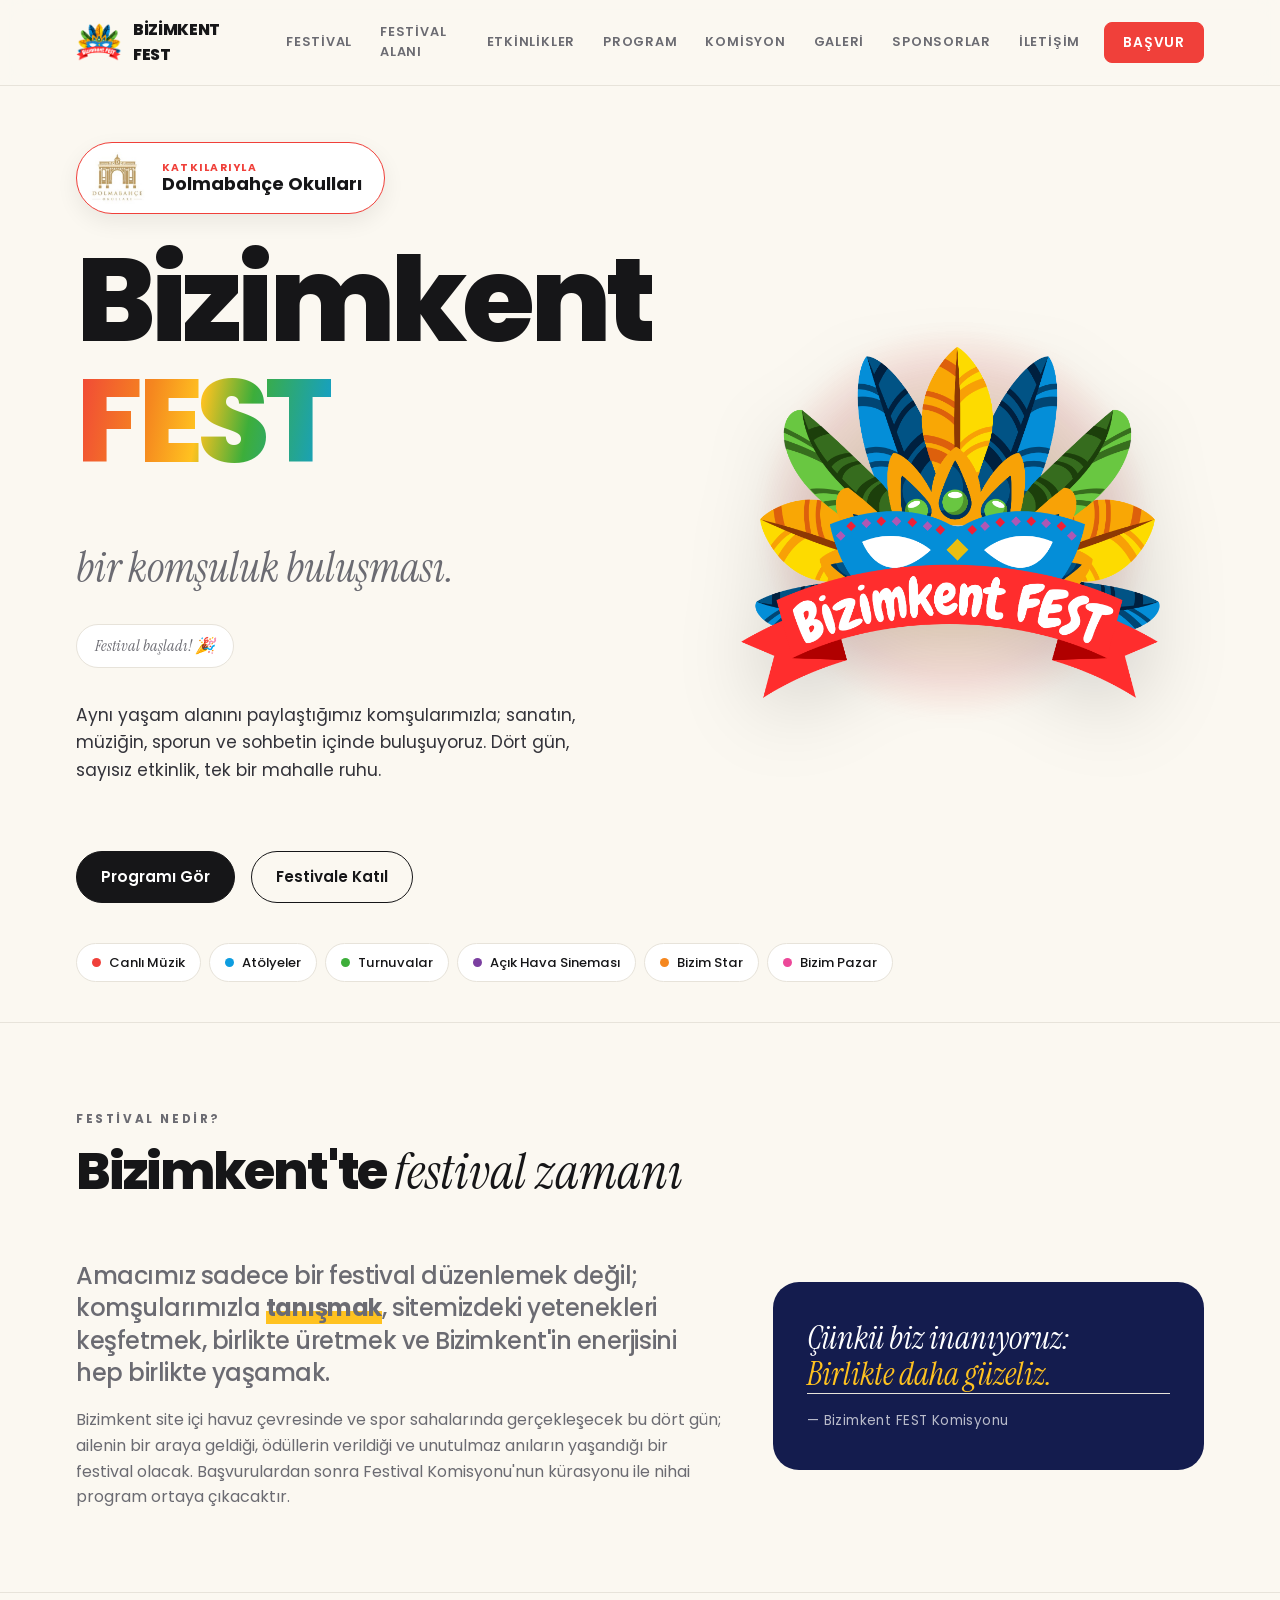
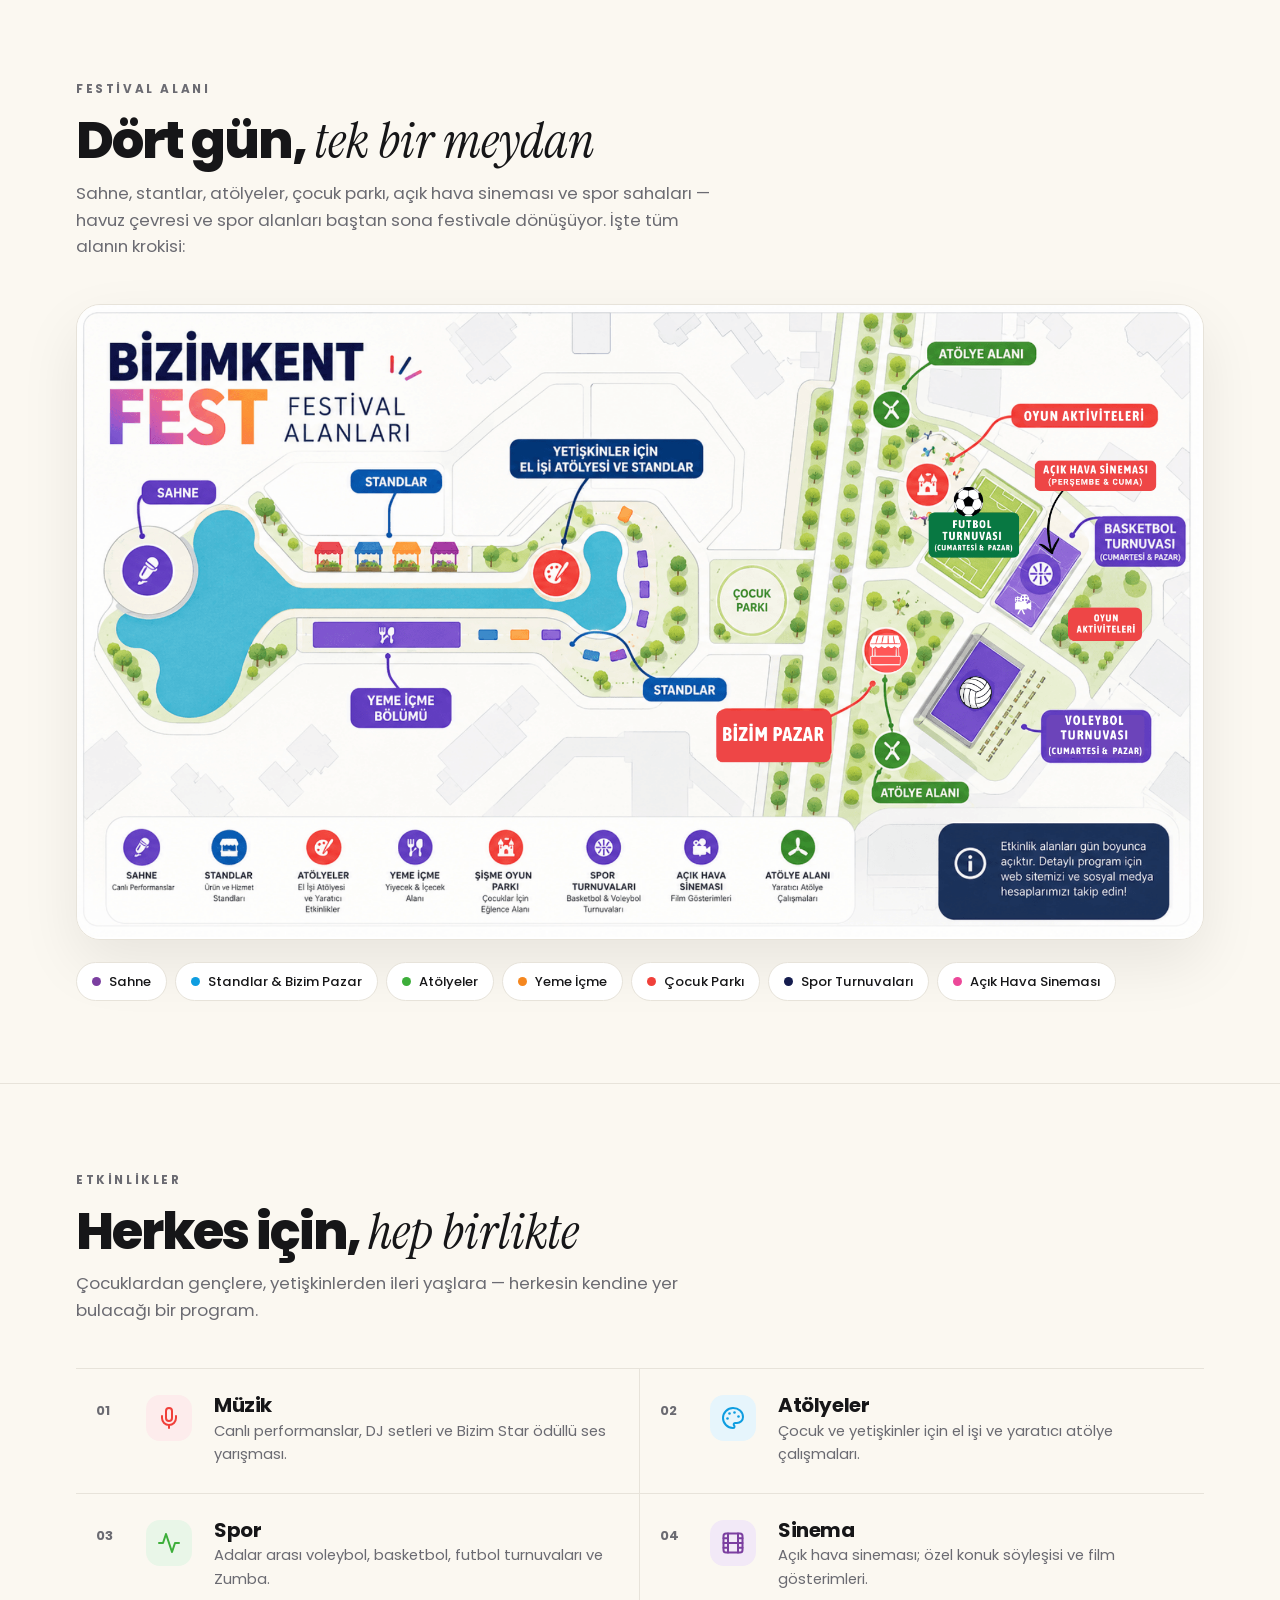
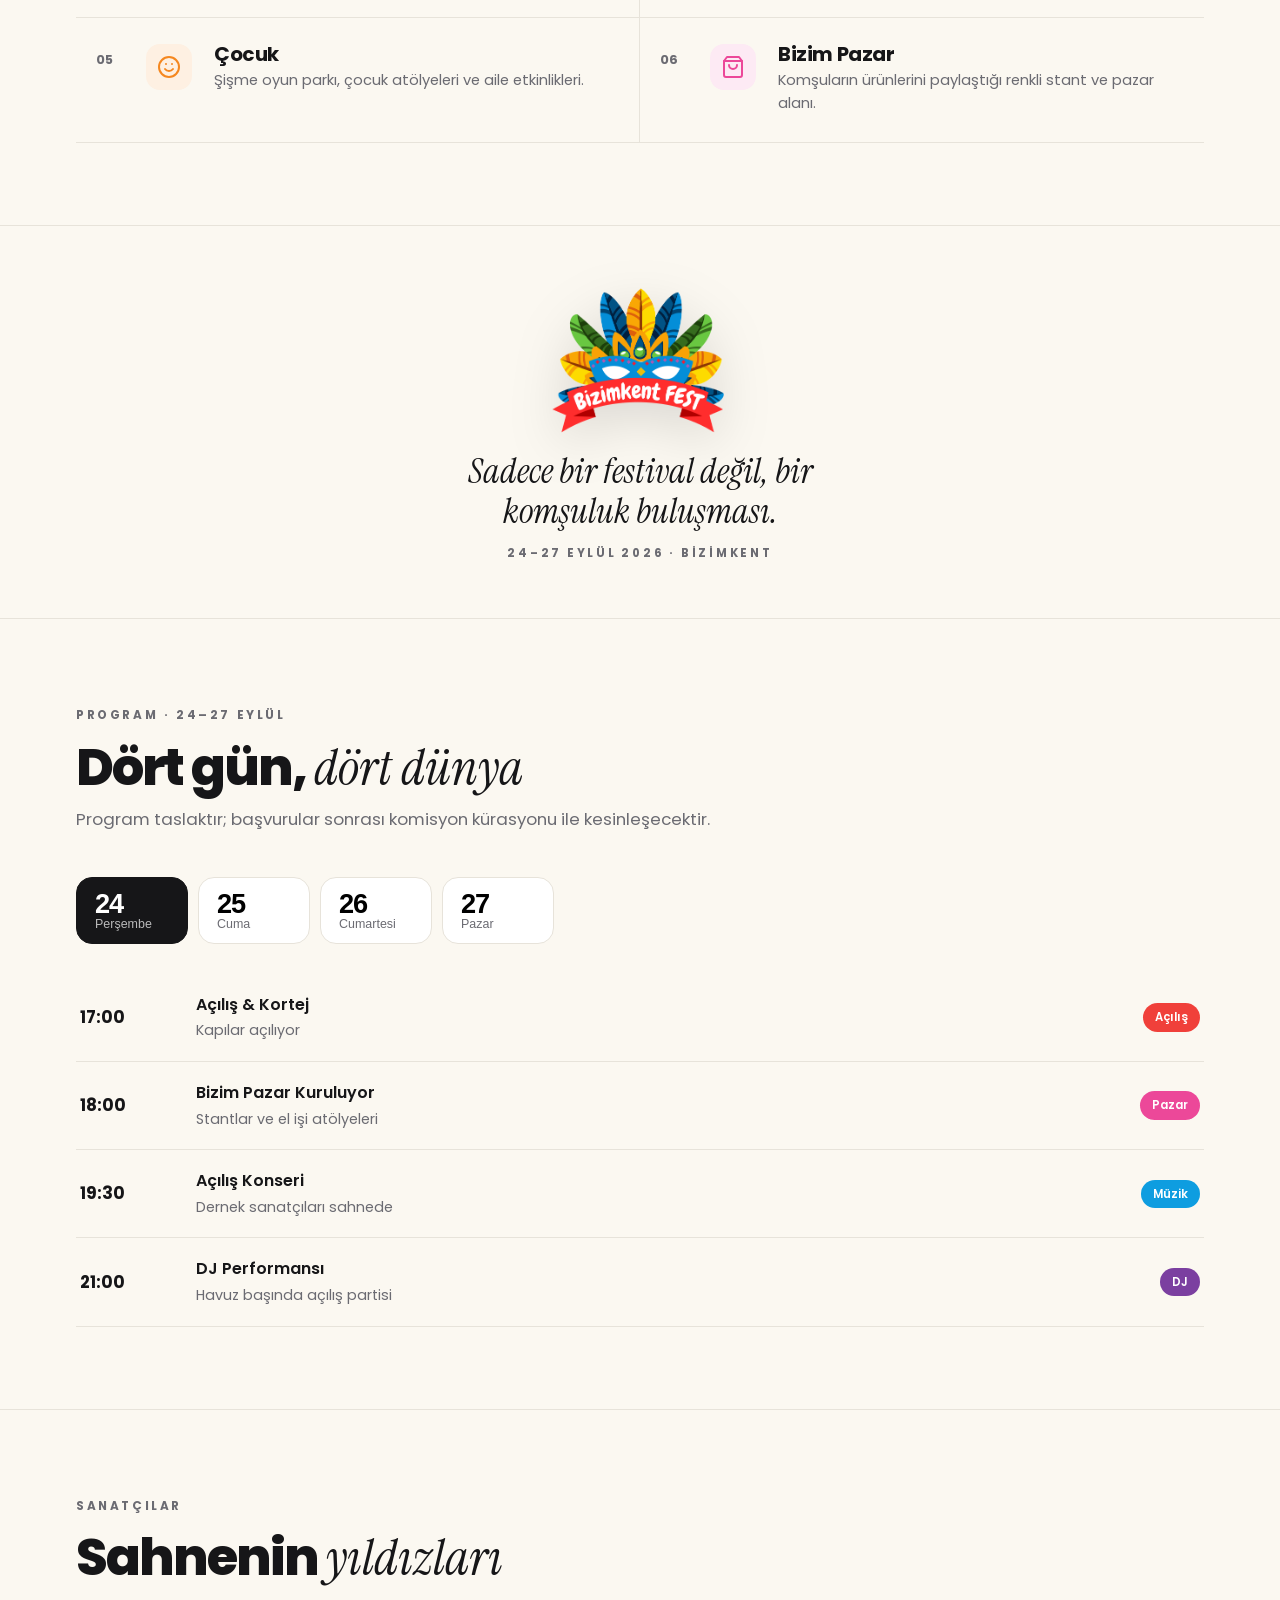
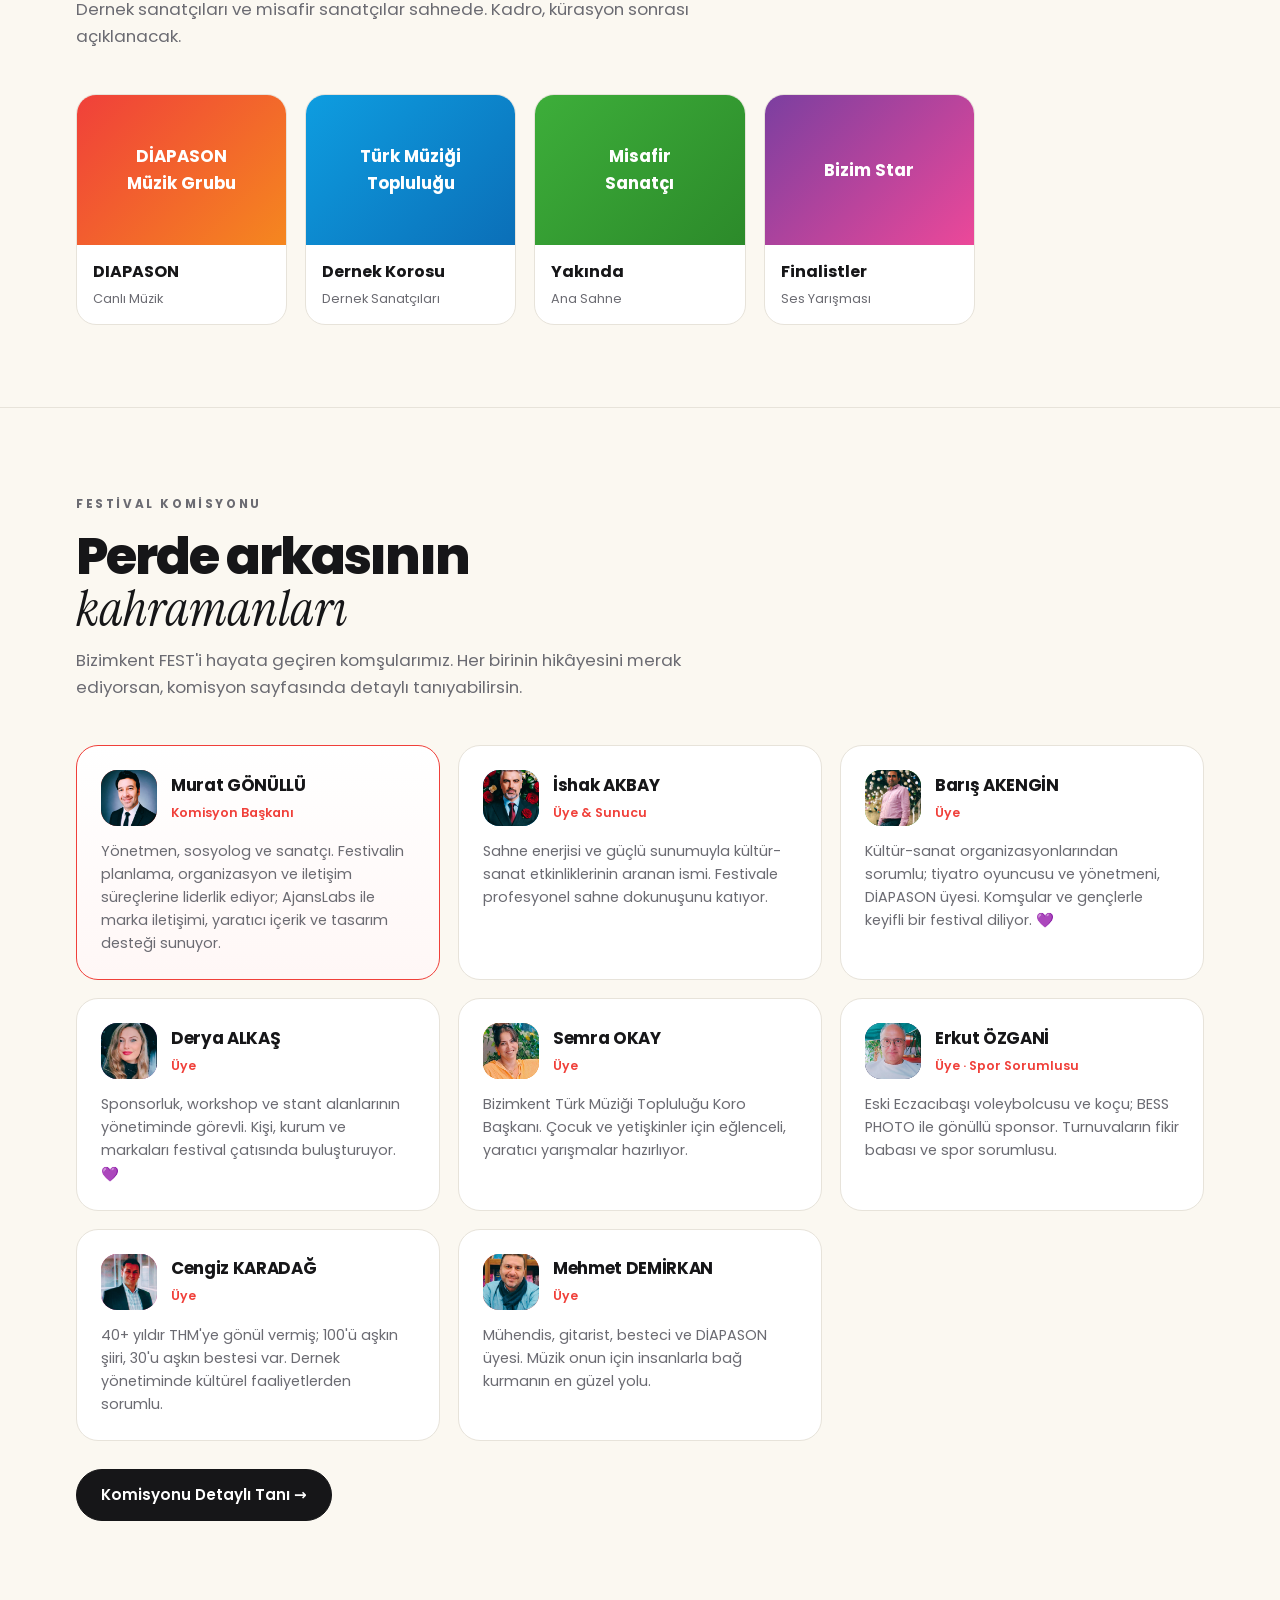
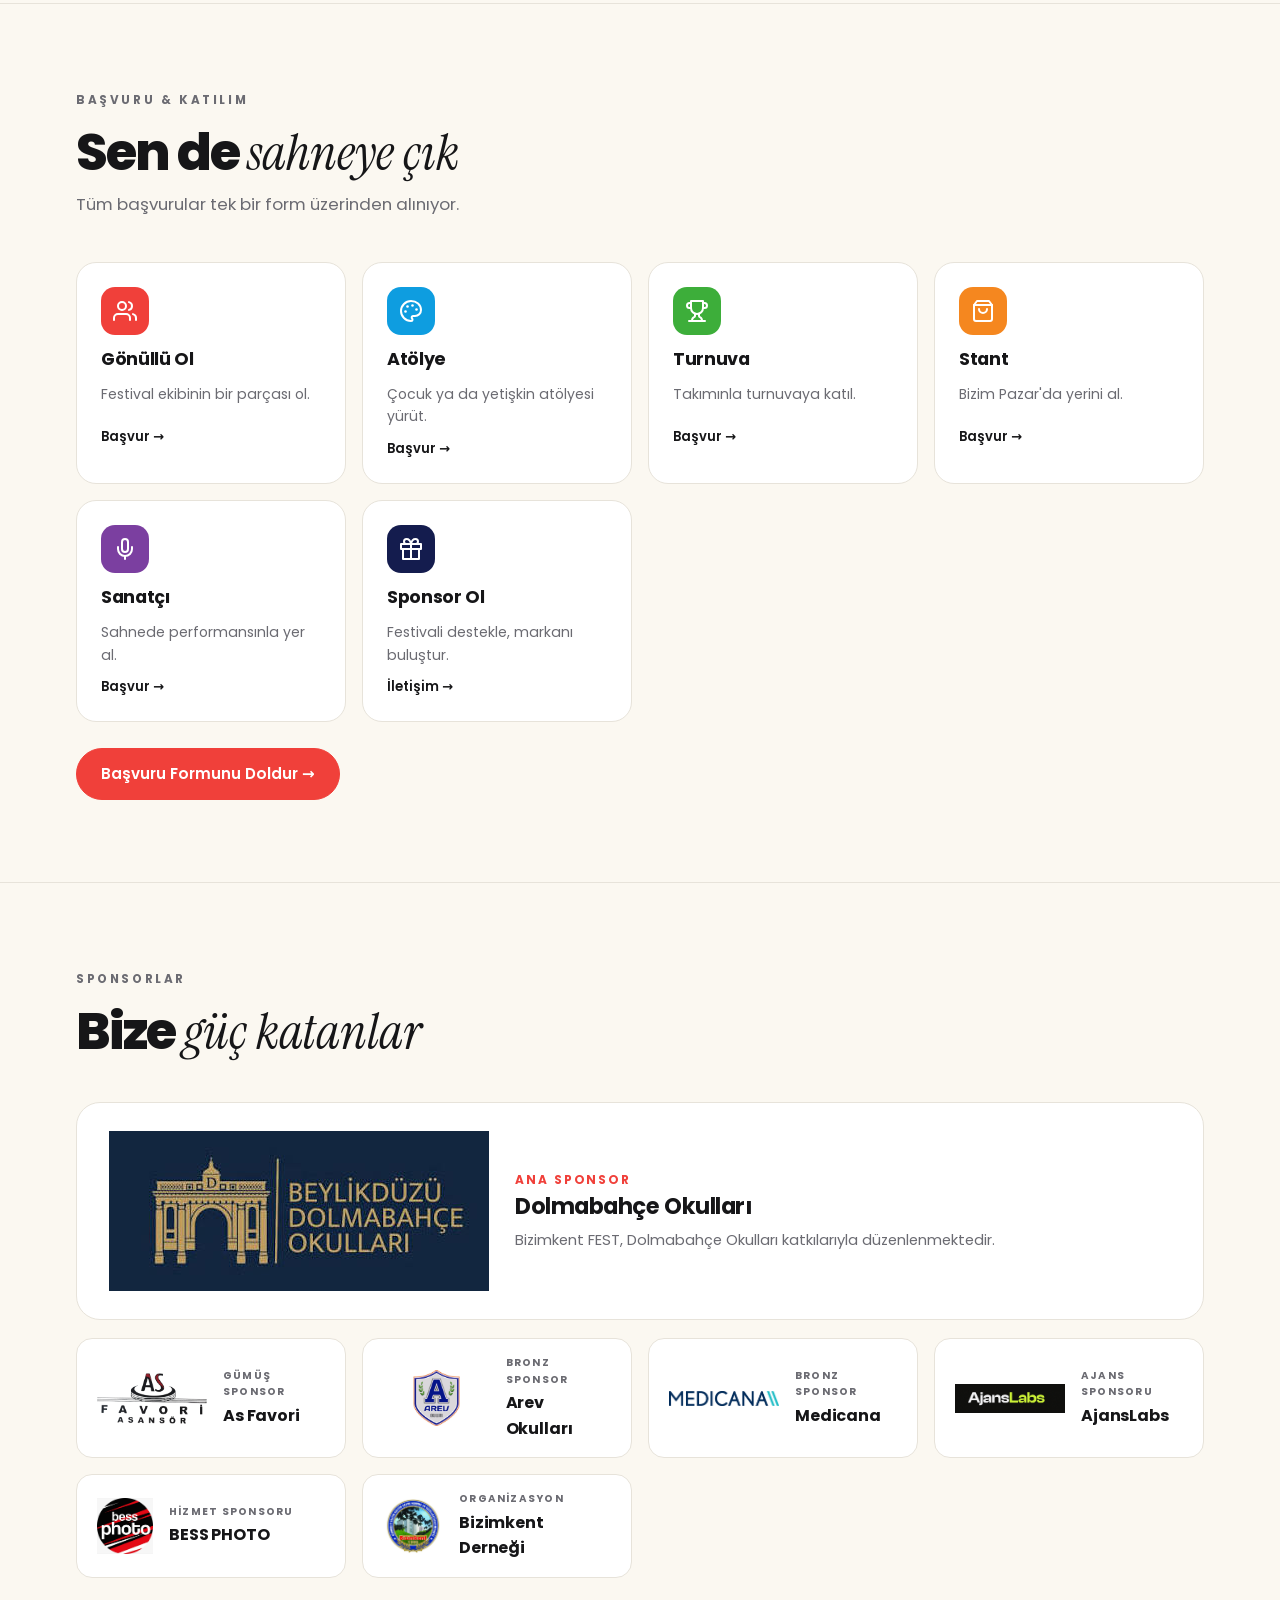
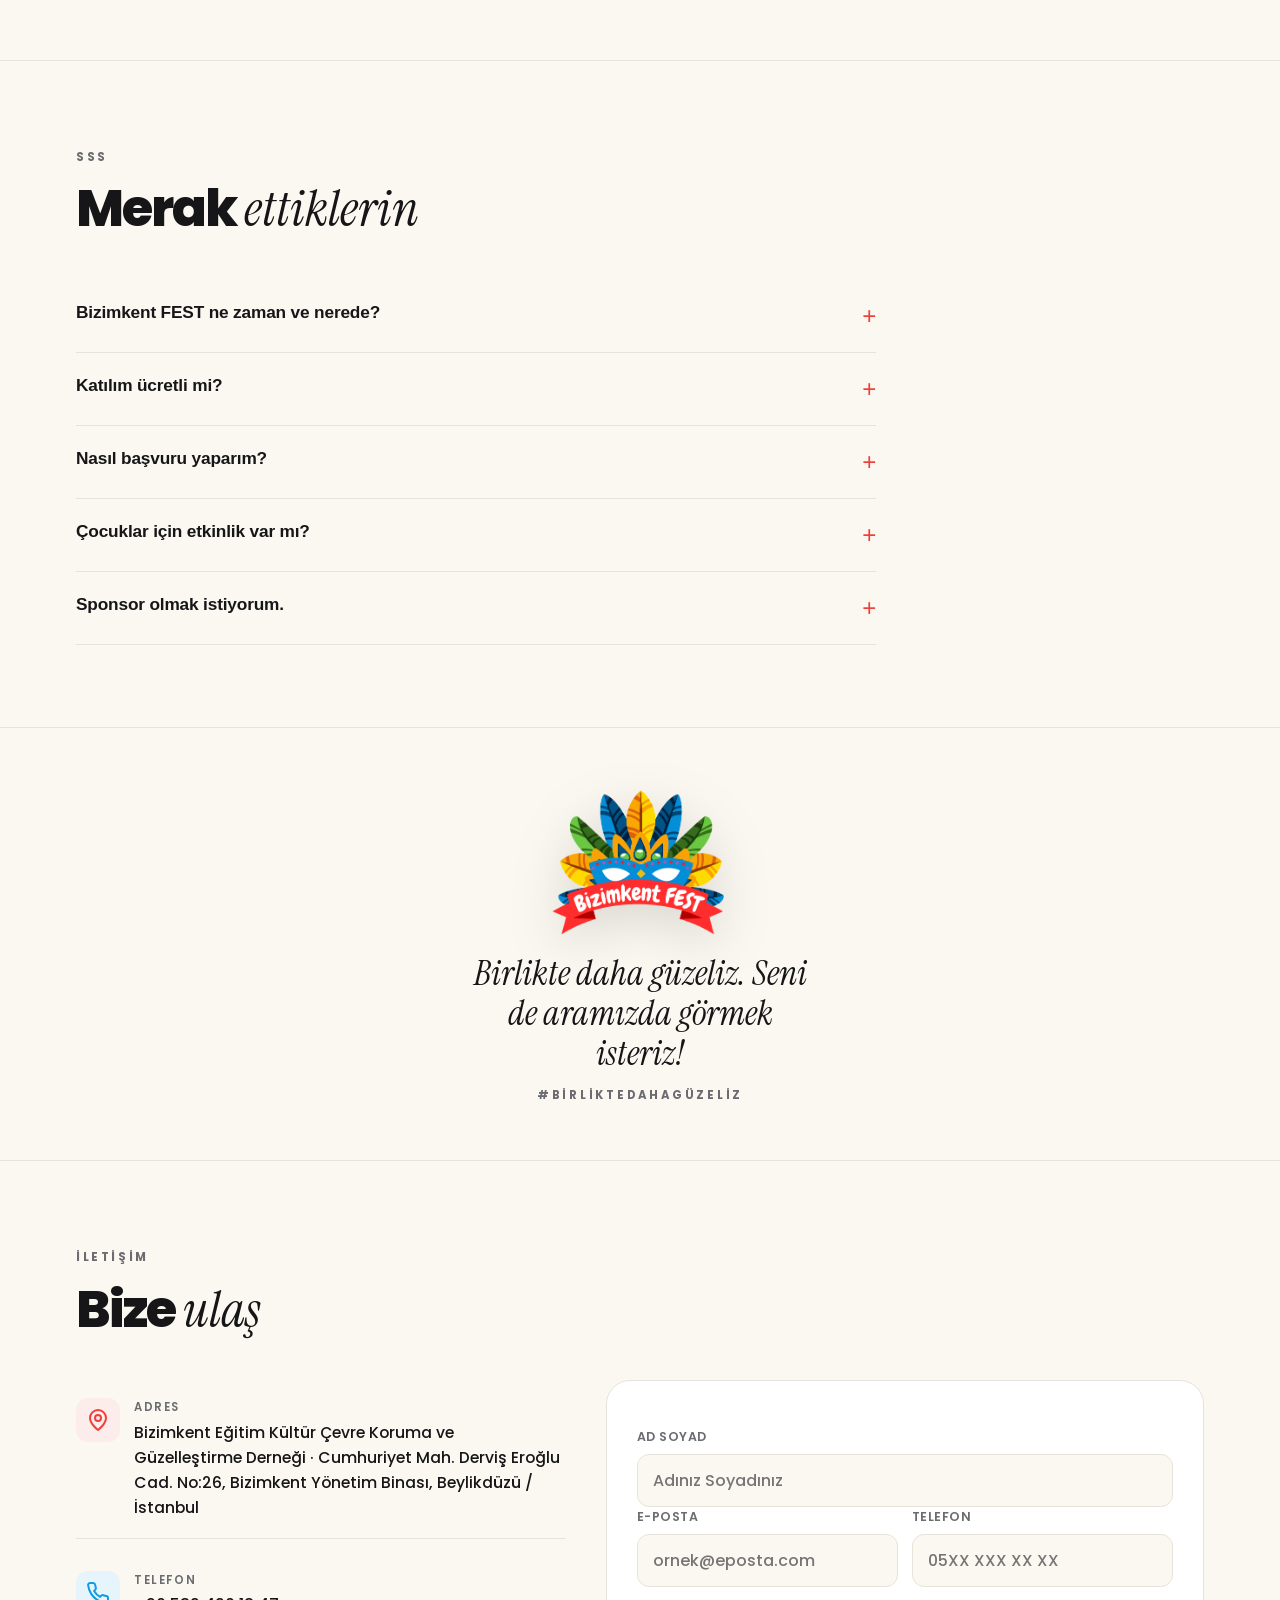
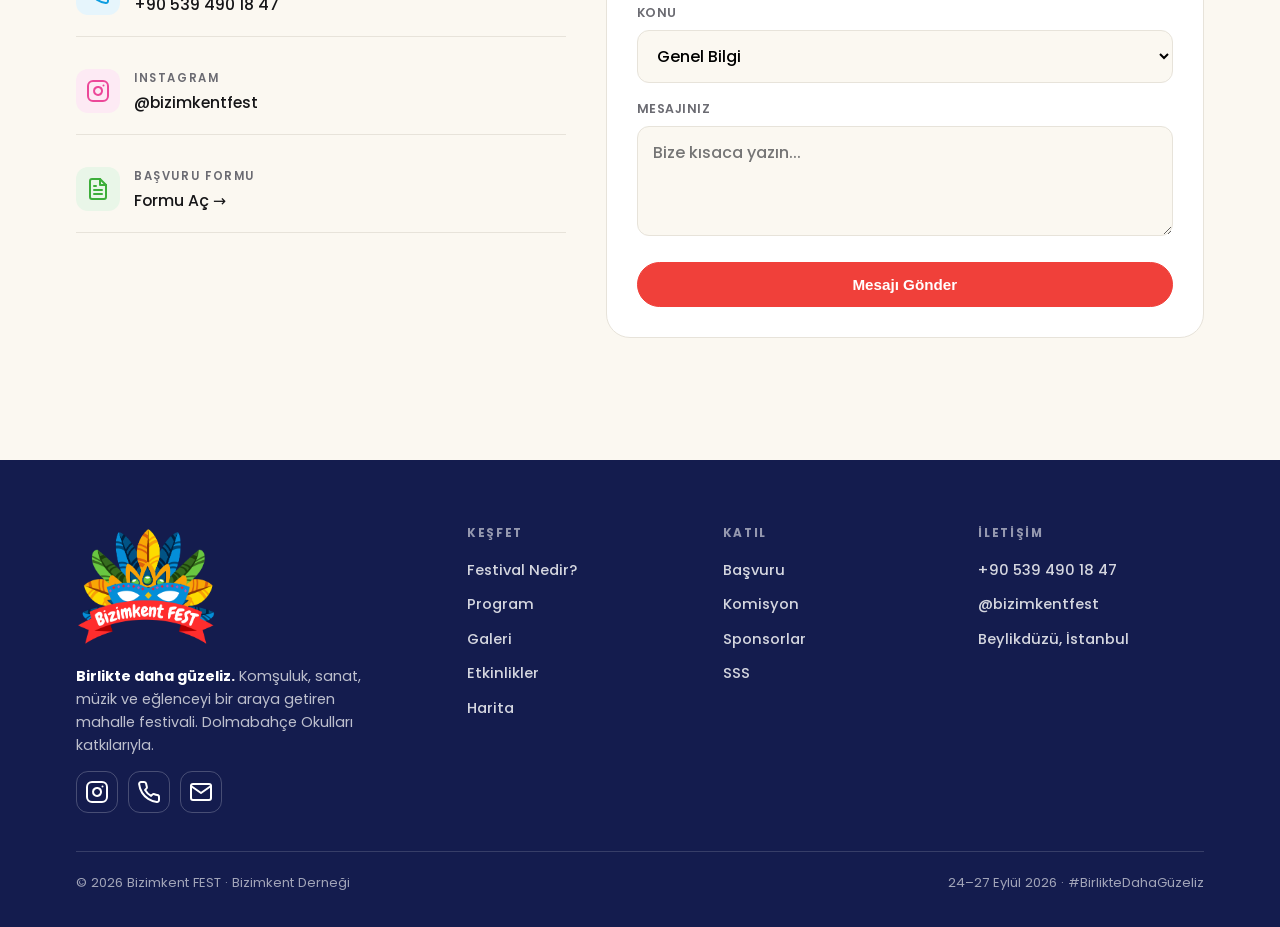
==== index.html @ 28c8aad1 "Analytics ve Google doğrulama eklendi" ====
<!DOCTYPE html>
<html lang="tr">
<head>
<meta charset="UTF-8">
<meta name="viewport" content="width=device-width, initial-scale=1.0">
<title>Bizimkent FEST · 24–27 Eylül 2026 · Beylikdüzü Mahalle Festivali</title>
<meta name="description" content="Bizimkent FEST — komşuluk, sanat, müzik ve eğlence dolu 4 gün. 24–27 Eylül 2026, Bizimkent, Beylikdüzü / İstanbul. Ücretsiz katılım, çocuk atölyeleri, turnuvalar ve konserler. Dolmabahçe Okulları katkılarıyla.">
<meta name="keywords" content="Bizimkent FEST, Bizimkent festival, Beylikdüzü festival, mahalle festivali, komşuluk şenliği, çocuk atölyeleri, 2026 festival, Bizimkent Beylikdüzü">
<meta name="author" content="Bizimkent Derneği">
<meta name="robots" content="index, follow">
<meta name="theme-color" content="#141C4E">
<link rel="canonical" href="https://bizimkentfest.com/">
<meta name="google-site-verification" content="_vsW9oe_qG8KhJx160mR04-A05m7VwFXl4DgnQ7f2As">
<link rel="icon" type="image/png" href="img/bizimkent-fest-logo.png">

<!-- Open Graph (Facebook, WhatsApp, LinkedIn) -->
<meta property="og:type" content="website">
<meta property="og:site_name" content="Bizimkent FEST">
<meta property="og:locale" content="tr_TR">
<meta property="og:url" content="https://bizimkentfest.com/">
<meta property="og:title" content="Bizimkent FEST · 24–27 Eylül 2026 · Beylikdüzü Mahalle Festivali">
<meta property="og:description" content="Komşuluk, sanat, müzik ve eğlence dolu 4 gün. 24–27 Eylül 2026, Bizimkent, Beylikdüzü / İstanbul. Ücretsiz katılım — herkes davetli!">
<meta property="og:image" content="https://bizimkentfest.com/img/og-image.png">
<meta property="og:image:width" content="1200">
<meta property="og:image:height" content="630">
<meta property="og:image:alt" content="Bizimkent FEST · 24–27 Eylül 2026">

<!-- Twitter / X -->
<meta name="twitter:card" content="summary_large_image">
<meta name="twitter:title" content="Bizimkent FEST · 24–27 Eylül 2026">
<meta name="twitter:description" content="Komşuluk, sanat, müzik ve eğlence dolu 4 gün. 24–27 Eylül 2026, Beylikdüzü / İstanbul. Ücretsiz katılım!">
<meta name="twitter:image" content="https://bizimkentfest.com/img/og-image.png">
<link rel="preconnect" href="https://fonts.googleapis.com">
<link rel="preconnect" href="https://fonts.gstatic.com" crossorigin>
<link href="https://fonts.googleapis.com/css2?family=Poppins:wght@400;500;600;700;800&family=Instrument+Serif:ital@0;1&display=swap" rel="stylesheet">
<style>
/* ==========================================================
   BIZIMKENT FEST — V2 "Editorial Minimal" (renkli & sade)
   ========================================================== */
:root{
  --red:#F0403A; --blue:#0E9DE0; --green:#3DAE3A; --yellow:#FFC220;
  --orange:#F5871F; --purple:#7B3FA0; --navy:#141C4E; --pink:#EC4899;
  --ink:#161618; --muted:#6b6b72; --line:#e7e3da;
  --bg:#FBF8F1; --card:#ffffff;
  --maxw:1180px;
}
*{margin:0;padding:0;box-sizing:border-box}
html{scroll-behavior:smooth;scroll-padding-top:84px}
body{font-family:'Poppins',system-ui,sans-serif;background:var(--bg);color:var(--ink);-webkit-font-smoothing:antialiased;line-height:1.6;overflow-x:hidden}
img{max-width:100%;display:block}
a{color:inherit;text-decoration:none}
.serif{font-family:'Instrument Serif',Georgia,serif;font-weight:400}
.wrap{max-width:var(--maxw);margin:0 auto;padding:0 26px}
h1,h2,h3{letter-spacing:-.03em;line-height:1.02;font-weight:700}
.reveal{opacity:0;transform:translateY(30px);transition:opacity .8s ease,transform .8s cubic-bezier(.2,.8,.2,1)}
.reveal.in{opacity:1;transform:none}
::selection{background:var(--yellow)}
.eyebrow{font-size:.74rem;font-weight:700;letter-spacing:.22em;text-transform:uppercase;color:var(--muted)}
.dot{display:inline-block;width:9px;height:9px;border-radius:50%;vertical-align:middle}

/* buttons */
.btn{display:inline-flex;align-items:center;gap:.5em;font-weight:600;font-size:.95rem;padding:13px 24px;border-radius:100px;background:var(--ink);color:#fff;transition:transform .18s ease,background .18s;border:1.5px solid var(--ink)}
.btn:hover{transform:translateY(-2px)}
.btn--ghost{background:transparent;color:var(--ink)}
.btn--ghost:hover{background:var(--ink);color:#fff}
.btn--red{background:var(--red);border-color:var(--red)}
.btn--blue{background:var(--blue);border-color:var(--blue)}

/* nav */
header{position:sticky;top:0;z-index:900;background:rgba(251,248,241,.82);backdrop-filter:blur(12px);border-bottom:1px solid var(--line)}
.nav{display:flex;align-items:center;gap:20px;max-width:var(--maxw);margin:0 auto;padding:14px 26px}
.brand{display:flex;align-items:center;gap:11px;font-weight:800;letter-spacing:-.02em}
.brand img{height:40px}
.brand small{display:block;font-weight:600;font-size:.62rem;letter-spacing:.18em;color:var(--muted)}
.nav-links{display:flex;gap:4px;margin-left:auto;align-items:center}
.nav-links a{font-size:.8rem;font-weight:600;text-transform:uppercase;letter-spacing:.06em;color:var(--muted);padding:8px 12px;border-radius:8px;transition:.15s}
.nav-links a:hover{color:var(--ink);background:rgba(0,0,0,.04)}
.nav-links .btn{margin-left:8px;padding:9px 18px;font-size:.85rem;color:#fff}
.burger{display:none;margin-left:auto;background:none;border:1.5px solid var(--ink);border-radius:10px;width:46px;height:42px;font-size:1.2rem;cursor:pointer}
@media(max-width:1000px){
  .nav-links{position:fixed;inset:70px 14px auto 14px;flex-direction:column;background:var(--card);padding:14px;border-radius:20px;box-shadow:0 20px 50px rgba(0,0,0,.12);display:none;align-items:stretch}
  .nav-links.open{display:flex}
  .nav-links a{padding:12px;font-size:1rem}
  .burger{display:block}
}

/* hero */
.hero{padding:56px 0 40px;position:relative}
.hero-badges{display:flex;align-items:center;gap:14px;flex-wrap:wrap;margin-bottom:26px}
.pill{display:inline-flex;align-items:center;gap:9px;background:var(--card);border:1px solid var(--line);border-radius:100px;padding:7px 15px 7px 8px;font-size:.82rem;font-weight:600}
.pill img{height:26px;border-radius:6px}
.pill b{color:var(--red)}
.pill--sponsor{padding:9px 22px 9px 11px;gap:14px;box-shadow:0 8px 22px rgba(0,0,0,.07);border-color:var(--red)}
.pill--sponsor img{height:52px;border-radius:8px}
.sp-label{display:flex;flex-direction:column;line-height:1.15;text-align:left}
.sp-label small{font-size:.66rem;font-weight:700;letter-spacing:.14em;color:var(--red)}
.sp-label b{font-size:1.12rem;font-weight:700;color:var(--ink)}
.pill--loc{padding:9px 22px 9px 16px;gap:12px;box-shadow:0 8px 22px rgba(0,0,0,.07)}
.dot--lg{width:14px;height:14px}
.sp-label--green small{color:var(--green)}
@media(max-width:640px){.pill--sponsor img{height:42px}.sp-label b{font-size:1rem}}
.hero h1{font-size:clamp(3.2rem,10vw,7.4rem);font-weight:800;letter-spacing:-.045em}
.hero h1 .grad{background:linear-gradient(100deg,var(--red),var(--orange) 30%,var(--yellow) 48%,var(--green) 66%,var(--blue) 100%);-webkit-background-clip:text;background-clip:text;-webkit-text-fill-color:transparent}
.hero .tag{font-family:'Instrument Serif';font-style:italic;font-size:clamp(1.5rem,4vw,2.6rem);color:var(--muted);margin-top:6px;letter-spacing:0;line-height:1.15;display:inline-block}
.hero-sub{display:flex;gap:40px;flex-wrap:wrap;align-items:flex-end;margin-top:34px}
.hero-sub p{max-width:46ch;font-size:1.08rem;color:#33333a}
.hero-cta{display:flex;gap:16px;flex-wrap:wrap;margin-top:26px}
.chips{display:flex;gap:8px;flex-wrap:wrap;margin-top:40px}
.chip{font-size:.82rem;font-weight:500;padding:8px 15px;border-radius:100px;border:1px solid var(--line);background:var(--card);display:inline-flex;gap:8px;align-items:center}
/* countdown row */
.cd{display:inline-flex;gap:14px;flex-wrap:wrap;align-items:center;padding:8px 18px;border:1px solid var(--line);border-radius:100px;background:var(--card);margin-top:22px}
.cd .u{text-align:center}
.cd .u .n{font-size:clamp(1.4rem,2.2vw,1.85rem);font-weight:800;letter-spacing:-.03em;line-height:1;font-variant-numeric:tabular-nums}
.cd .u .l{font-size:.56rem;font-weight:600;letter-spacing:.12em;text-transform:uppercase;color:var(--muted);margin-top:4px}
.cd .sep{width:1px;height:32px;background:var(--line)}
.cd-lead{font-family:'Instrument Serif';font-style:italic;font-size:1rem;color:var(--muted)}
/* hero two-column + logo */
.hero-grid{display:grid;grid-template-columns:1.08fr .92fr;gap:44px;align-items:center}
.hero-logo-wrap{display:flex;justify-content:center;align-items:center;position:relative}
.hero-logo-wrap::before{content:"";position:absolute;width:78%;aspect-ratio:1;border-radius:50%;background:radial-gradient(circle,rgba(255,194,32,.28),rgba(240,64,58,.12) 55%,transparent 72%);filter:blur(6px);z-index:0}
.hero-logo{width:min(100%,440px);position:relative;z-index:1;filter:drop-shadow(0 22px 40px rgba(0,0,0,.16));animation:floaty 6s ease-in-out infinite}
@keyframes floaty{0%,100%{transform:translateY(0) rotate(-1.2deg)}50%{transform:translateY(-16px) rotate(1.2deg)}}
@media(max-width:860px){.hero-grid{grid-template-columns:1fr;gap:16px}.hero-logo-wrap{order:-1}.hero-logo{width:min(70%,300px)}}
/* logo divider band */
.logo-band{text-align:center;padding:56px 26px;display:flex;flex-direction:column;align-items:center;gap:12px;border-top:1px solid var(--line)}
.logo-band img{width:clamp(120px,18vw,180px);filter:drop-shadow(0 14px 26px rgba(0,0,0,.13));animation:floaty 7s ease-in-out infinite}
.logo-band p{font-family:'Instrument Serif';font-style:italic;font-size:clamp(1.5rem,4vw,2.2rem);color:var(--ink);letter-spacing:0;line-height:1.15;max-width:22ch}
.logo-band .k{font-size:.72rem;font-weight:700;letter-spacing:.24em;text-transform:uppercase;color:var(--muted)}

/* generic section */
.sec{padding:82px 0;border-top:1px solid var(--line)}
.sec-head{max-width:64ch;margin-bottom:44px}
.sec-head h2{font-size:clamp(2rem,5vw,3.2rem);margin:14px 0 12px;font-weight:800;letter-spacing:-.04em}
.sec-head p{color:var(--muted);font-size:1.05rem}
.sec-head h2 .em{font-family:'Instrument Serif';font-style:italic;font-weight:400;letter-spacing:0}

/* about */
.about{display:grid;grid-template-columns:1.5fr 1fr;gap:50px;align-items:center}
.about .lead{font-size:1.5rem;font-weight:500;letter-spacing:-.02em;line-height:1.35}
.about .lead b{background:linear-gradient(transparent 62%,var(--yellow) 62%)}
.about p{color:var(--muted);margin-top:18px}
.quote-card{background:var(--navy);color:#fff;border-radius:26px;padding:38px 34px}
.quote-card .q{font-family:'Instrument Serif';font-style:italic;font-size:2rem;line-height:1.15}
.quote-card .q .c{color:var(--yellow)}
.quote-card .s{margin-top:16px;font-size:.85rem;color:rgba(255,255,255,.7);letter-spacing:.03em}
@media(max-width:820px){.about{grid-template-columns:1fr;gap:30px}}

/* events — minimal color list */
.ev-list{display:grid;grid-template-columns:1fr 1fr;gap:0;border-top:1px solid var(--line)}
.ev{display:flex;gap:22px;align-items:flex-start;padding:26px 20px;border-bottom:1px solid var(--line);transition:.2s;position:relative}
.ev:nth-child(odd){border-right:1px solid var(--line)}
.ev:hover{background:var(--card)}
.ev .no{font-size:.8rem;font-weight:700;color:var(--muted);width:28px;flex-shrink:0;padding-top:6px}
.ev .ic{width:46px;height:46px;border-radius:14px;display:grid;place-content:center;font-size:1.4rem;flex-shrink:0}
.ev h3{font-size:1.25rem;font-weight:700;letter-spacing:-.02em}
.ev p{color:var(--muted);font-size:.92rem;margin-top:4px}
@media(max-width:720px){.ev-list{grid-template-columns:1fr}.ev:nth-child(odd){border-right:none}}

/* program */
.tabs{display:flex;gap:10px;flex-wrap:wrap;margin-bottom:30px}
.tab{border:1px solid var(--line);background:var(--card);border-radius:16px;padding:12px 18px;cursor:pointer;text-align:left;transition:.18s;min-width:112px}
.tab .dnum{font-size:1.7rem;font-weight:800;letter-spacing:-.04em;line-height:1}
.tab .dday{font-size:.78rem;color:var(--muted);font-weight:500}
.tab.active{background:var(--ink);color:#fff;border-color:var(--ink)}
.tab.active .dday{color:rgba(255,255,255,.7)}
.panel{display:none}.panel.active{display:block;animation:fade .45s ease}
@keyframes fade{from{opacity:0;transform:translateY(8px)}to{opacity:1;transform:none}}
.slot{display:grid;grid-template-columns:96px 1fr auto;gap:20px;align-items:center;padding:18px 4px;border-bottom:1px solid var(--line)}
.slot .t{font-weight:700;font-size:1.05rem;font-variant-numeric:tabular-nums}
.slot .e b{font-weight:600;display:block}
.slot .e span{color:var(--muted);font-size:.9rem}
.slot .badge{font-size:.72rem;font-weight:600;padding:5px 12px;border-radius:100px;color:#fff}
@media(max-width:640px){.slot{grid-template-columns:70px 1fr;gap:12px}.slot .badge{grid-column:2}}

/* artists / gallery minimal */
.grid-min{display:grid;grid-template-columns:repeat(auto-fill,minmax(200px,1fr));gap:18px}
.acard{border-radius:20px;overflow:hidden;border:1px solid var(--line);background:var(--card)}
.acard .top{height:150px;display:grid;place-content:center;text-align:center;color:#fff;font-weight:700;font-size:1.05rem;padding:12px}
.acard .btm{padding:14px 16px}
.acard .btm b{display:block}
.acard .btm span{font-size:.8rem;color:var(--muted)}

/* map */
.map{border-radius:24px;overflow:hidden;border:1px solid var(--line);box-shadow:0 24px 60px rgba(0,0,0,.08);margin-top:8px}
.map-legend{display:flex;gap:8px;flex-wrap:wrap;margin-top:22px}

/* commission */
.mem-grid{display:grid;grid-template-columns:repeat(auto-fill,minmax(300px,1fr));gap:18px}
.mem{border:1px solid var(--line);border-radius:22px;background:var(--card);padding:24px;transition:.2s}
.mem:hover{box-shadow:0 16px 40px rgba(0,0,0,.07);transform:translateY(-3px)}
.mem .h{display:flex;align-items:center;gap:14px;margin-bottom:14px}
.mem .av{width:56px;height:56px;border-radius:16px;display:grid;place-content:center;color:#fff;font-weight:800;font-size:1.15rem;flex-shrink:0;overflow:hidden}
.mem .av img{width:100%;height:100%;object-fit:cover;object-position:center top;display:block}
.mem .h b{font-size:1.05rem;display:block;letter-spacing:-.02em}
.mem .h span{font-size:.78rem;color:var(--red);font-weight:600}
.mem p{color:var(--muted);font-size:.9rem}
.mem.lead{grid-column:span 1;border-color:var(--red);background:linear-gradient(180deg,#fff,#fff7f6)}

/* apply */
.apply-grid{display:grid;grid-template-columns:repeat(auto-fill,minmax(230px,1fr));gap:16px}
.ap{border:1px solid var(--line);border-radius:20px;padding:24px;background:var(--card);transition:.2s;display:flex;flex-direction:column;gap:10px}
.ap:hover{transform:translateY(-4px);box-shadow:0 18px 44px rgba(0,0,0,.08)}
.ap .ic{width:48px;height:48px;border-radius:14px;display:grid;place-content:center;font-size:1.35rem;color:#fff}
.ic-svg{width:24px;height:24px;stroke:currentColor;fill:none;stroke-width:2;stroke-linecap:round;stroke-linejoin:round}
.burger .ic-svg{width:22px;height:22px}
.ap b{font-size:1.1rem;letter-spacing:-.02em}
.ap span{color:var(--muted);font-size:.88rem;flex:1}
.ap .go{font-size:.82rem;font-weight:600;color:var(--ink)}

/* sponsors */
.sponsor-main{display:flex;gap:26px;align-items:center;border:1px solid var(--line);border-radius:24px;background:var(--card);padding:28px 32px;flex-wrap:wrap}
.sponsor-main img{height:160px;max-width:100%;object-fit:contain}
@media(max-width:640px){.sponsor-main img{height:120px}}
.sponsor-main .em{font-size:.75rem;letter-spacing:.16em;text-transform:uppercase;color:var(--red);font-weight:700}
.sponsor-main b{font-size:1.4rem;letter-spacing:-.02em}
.sponsor-main p{color:var(--muted);font-size:.92rem;margin-top:4px}
.sp-grid{display:grid;grid-template-columns:repeat(auto-fit,minmax(230px,1fr));gap:16px;margin-top:18px}
.sp{border:1px solid var(--line);border-radius:16px;background:var(--card);padding:16px 20px;display:flex;gap:16px;align-items:center}
.sp img{height:56px;width:auto;max-width:110px;object-fit:contain;flex-shrink:0}
.sp-t{display:flex;flex-direction:column;gap:2px;min-width:0}
.sp-t span{font-size:.64rem;letter-spacing:.12em;text-transform:uppercase;color:var(--muted);font-weight:700}
.sp-t b{font-size:1rem;font-weight:700;letter-spacing:-.01em}

/* faq */
.faq{max-width:800px;margin-top:8px}
.q{border-bottom:1px solid var(--line)}
.q button{width:100%;text-align:left;background:none;border:none;padding:22px 0;font-size:1.08rem;font-weight:600;cursor:pointer;display:flex;justify-content:space-between;gap:16px;color:var(--ink);letter-spacing:-.01em}
.q button .pm{color:var(--red);font-weight:400;font-size:1.5rem;transition:.25s}
.q.open button .pm{transform:rotate(45deg)}
.q .a{max-height:0;overflow:hidden;transition:max-height .32s ease;color:var(--muted)}
.q .a p{padding-bottom:22px;max-width:70ch}

/* contact */
.contact{display:grid;grid-template-columns:.9fr 1.1fr;gap:40px}
.info{display:grid;gap:14px;align-content:start}
.ic-row{display:flex;gap:14px;align-items:flex-start;padding:18px 0;border-bottom:1px solid var(--line)}
.ic-row .b{width:44px;height:44px;border-radius:12px;display:grid;place-content:center;font-size:1.2rem;flex-shrink:0}
.ic-row .l{font-size:.72rem;letter-spacing:.14em;text-transform:uppercase;color:var(--muted);font-weight:600;margin-bottom:3px}
.ic-row a,.ic-row p{font-weight:500;font-size:.98rem}
.ic-row a:hover{color:var(--red)}
form{background:var(--card);border:1px solid var(--line);border-radius:24px;padding:30px}
form label{display:block;font-size:.78rem;font-weight:600;letter-spacing:.04em;text-transform:uppercase;color:var(--muted);margin:16px 0 7px}
form label:first-child{margin-top:0}
form input,form select,form textarea{width:100%;padding:13px 15px;border:1px solid var(--line);border-radius:12px;background:var(--bg);font-family:inherit;font-size:1rem;font-weight:500}
form input:focus,form select:focus,form textarea:focus{outline:none;border-color:var(--blue);background:#fff}
form textarea{resize:vertical;min-height:110px}
.frow{display:grid;grid-template-columns:1fr 1fr;gap:14px}
.fmsg{margin-top:16px;padding:14px 16px;border-radius:12px;background:#e9f9ea;color:var(--green-deep,#1c6b1a);border:1px solid #bfe6c0;font-weight:600;font-size:.92rem;display:none}
.fmsg.show{display:block;animation:fade .4s}
@media(max-width:820px){.contact{grid-template-columns:1fr}.frow{grid-template-columns:1fr}}

/* footer */
footer{background:var(--navy);color:#fff;padding:64px 0 34px;margin-top:40px}
.foot{display:grid;grid-template-columns:1.6fr 1fr 1fr 1fr;gap:30px}
.foot .b img{height:125px;margin-bottom:16px}
.foot .b p{color:rgba(255,255,255,.72);font-size:.9rem;max-width:34ch}
.foot .b p b{color:#fff}
.foot h5{font-size:.74rem;letter-spacing:.14em;text-transform:uppercase;color:rgba(255,255,255,.55);margin-bottom:14px}
.foot ul{list-style:none;display:grid;gap:9px}
.foot ul a{font-size:.92rem;color:rgba(255,255,255,.82);font-weight:500}
.foot ul a:hover{color:var(--yellow)}
.foot .soc{display:flex;gap:10px;margin-top:14px}
.foot .soc a{width:42px;height:42px;border-radius:12px;border:1px solid rgba(255,255,255,.22);display:grid;place-content:center;font-size:1.05rem;transition:.15s}
.foot .soc a:hover{background:rgba(255,255,255,.14)}
.copy{margin-top:38px;padding-top:20px;border-top:1px solid rgba(255,255,255,.15);display:flex;justify-content:space-between;gap:14px;flex-wrap:wrap;font-size:.82rem;color:rgba(255,255,255,.6)}
@media(max-width:760px){.foot{grid-template-columns:1fr 1fr}}

.vswitch{position:fixed;left:50%;transform:translateX(-50%);bottom:18px;z-index:950;background:var(--ink);color:#fff;border-radius:100px;padding:7px 8px;display:flex;gap:4px;font-size:.78rem;box-shadow:0 10px 30px rgba(0,0,0,.2)}
.vswitch a{padding:7px 14px;border-radius:100px;font-weight:600;color:rgba(255,255,255,.6)}
.vswitch a.on{background:#fff;color:var(--ink)}
</style>
<script type="application/ld+json">
{
  "@context": "https://schema.org",
  "@type": "Festival",
  "name": "Bizimkent FEST",
  "startDate": "2026-09-24",
  "endDate": "2026-09-27",
  "eventStatus": "https://schema.org/EventScheduled",
  "eventAttendanceMode": "https://schema.org/OfflineEventAttendanceMode",
  "image": "https://bizimkentfest.com/img/og-image.png",
  "url": "https://bizimkentfest.com/",
  "description": "Komşuluk, sanat, müzik ve eğlence dolu 4 gün. 24–27 Eylül 2026, Bizimkent, Beylikdüzü / İstanbul. Ücretsiz katılım, çocuk atölyeleri, turnuvalar ve konserler.",
  "isAccessibleForFree": true,
  "location": {
    "@type": "Place",
    "name": "Bizimkent Sitesi — Güney Havuz Çevresi ve Spor Alanları",
    "address": {
      "@type": "PostalAddress",
      "streetAddress": "Cumhuriyet Mah. Derviş Eroğlu Cad. No:26",
      "addressLocality": "Beylikdüzü",
      "addressRegion": "İstanbul",
      "postalCode": "34520",
      "addressCountry": "TR"
    }
  },
  "organizer": {
    "@type": "Organization",
    "name": "Bizimkent Derneği",
    "url": "https://bizimkentfest.com/"
  },
  "offers": {
    "@type": "Offer",
    "price": "0",
    "priceCurrency": "TRY",
    "availability": "https://schema.org/InStock",
    "url": "https://bizimkentfest.com/"
  }
}
</script>
</head>
<body>
<header>
  <nav class="nav">
    <a href="#top" class="brand"><img src="img/bizimkent-fest-logo.png" alt="Bizimkent FEST"><span>BİZİMKENT FEST</span></a>
    <button class="burger" id="burger" aria-label="Menü"><svg class="ic-svg" viewBox="0 0 24 24" aria-hidden="true"><line x1="3" y1="6" x2="21" y2="6"/><line x1="3" y1="12" x2="21" y2="12"/><line x1="3" y1="18" x2="21" y2="18"/></svg></button>
    <div class="nav-links" id="navLinks">
      <a href="#hakkinda">Festival</a>
      <a href="#harita">Festival Alanı</a>
      <a href="#etkinlikler">Etkinlikler</a>
      <a href="#program">Program</a>
      <a href="komisyon.html">Komisyon</a>
      <a href="galeri.html">Galeri</a>
      <a href="#sponsorlar">Sponsorlar</a>
      <a href="#iletisim">İletişim</a>
      <a href="#basvuru" class="btn btn--red">Başvur</a>
    </div>
  </nav>
</header>
<span id="top"></span>

<!-- HERO -->
<section class="hero"><div class="wrap">
  <div class="hero-grid">
    <div>
      <div class="hero-badges reveal">
        <span class="pill pill--sponsor"><img src="img/Dolmabahce-okullari-logo.jpg" alt="Dolmabahçe Okulları"><span class="sp-label"><small>KATKILARIYLA</small><b>Dolmabahçe Okulları</b></span></span>
      </div>
      <h1 class="reveal">Bizimkent <span class="grad">FEST</span><br><span class="tag serif">bir komşuluk buluşması.</span></h1>
      <div class="cd reveal" id="cd">
        <span class="cd-lead">Bizimkent FEST'in başlamasına</span>
        <div class="u"><div class="n" id="cd-d">00</div><div class="l">Gün</div></div><div class="sep"></div>
        <div class="u"><div class="n" id="cd-h">00</div><div class="l">Saat</div></div><div class="sep"></div>
        <div class="u"><div class="n" id="cd-m">00</div><div class="l">Dakika</div></div><div class="sep"></div>
        <div class="u"><div class="n" id="cd-s">00</div><div class="l">Saniye</div></div>
      </div>
      <div class="hero-sub reveal">
        <p>Aynı yaşam alanını paylaştığımız komşularımızla; sanatın, müziğin, sporun ve sohbetin içinde buluşuyoruz. Dört gün, sayısız etkinlik, tek bir mahalle ruhu.</p>
        <div class="hero-cta">
          <a href="#program" class="btn">Programı Gör</a>
          <a href="#basvuru" class="btn btn--ghost">Festivale Katıl</a>
        </div>
      </div>
    </div>
    <div class="hero-logo-wrap reveal">
      <img class="hero-logo" src="img/bizimkent-fest-logo.png" alt="Bizimkent FEST karnaval maskesi logosu">
    </div>
  </div>
  <div class="chips reveal">
    <span class="chip"><span class="dot" style="background:var(--red)"></span> Canlı Müzik</span>
    <span class="chip"><span class="dot" style="background:var(--blue)"></span> Atölyeler</span>
    <span class="chip"><span class="dot" style="background:var(--green)"></span> Turnuvalar</span>
    <span class="chip"><span class="dot" style="background:var(--purple)"></span> Açık Hava Sineması</span>
    <span class="chip"><span class="dot" style="background:var(--orange)"></span> Bizim Star</span>
    <span class="chip"><span class="dot" style="background:var(--pink)"></span> Bizim Pazar</span>
  </div>
</div></section>

<!-- HAKKINDA -->
<section class="sec" id="hakkinda"><div class="wrap">
  <div class="sec-head reveal"><span class="eyebrow">Festival Nedir?</span>
    <h2>Bizimkent'te <span class="em">festival zamanı</span></h2></div>
  <div class="about">
    <div class="reveal">
      <p class="lead">Amacımız sadece bir festival düzenlemek değil; komşularımızla <b>tanışmak</b>, sitemizdeki yetenekleri keşfetmek, birlikte üretmek ve Bizimkent'in enerjisini hep birlikte yaşamak.</p>
      <p>Bizimkent site içi havuz çevresinde ve spor sahalarında gerçekleşecek bu dört gün; ailenin bir araya geldiği, ödüllerin verildiği ve unutulmaz anıların yaşandığı bir festival olacak. Başvurulardan sonra Festival Komisyonu'nun kürasyonu ile nihai program ortaya çıkacaktır.</p>
    </div>
    <div class="quote-card reveal">
      <div class="q">Çünkü biz inanıyoruz:<br><span class="c">Birlikte daha güzeliz.</span></div>
      <div class="s">— Bizimkent FEST Komisyonu</div>
    </div>
  </div>
</div></section>

<!-- FESTİVAL ALANI / HARİTA -->
<section class="sec" id="harita"><div class="wrap">
  <div class="sec-head reveal"><span class="eyebrow">Festival Alanı</span>
    <h2>Dört gün, <span class="em">tek bir meydan</span></h2>
    <p>Sahne, stantlar, atölyeler, çocuk parkı, açık hava sineması ve spor sahaları — havuz çevresi ve spor alanları baştan sona festivale dönüşüyor. İşte tüm alanın krokisi:</p></div>
  <div class="map reveal"><img src="img/festival-krokisi.png" alt="Bizimkent FEST festival alanları krokisi"></div>
  <div class="map-legend reveal">
    <span class="chip"><span class="dot" style="background:var(--purple)"></span> Sahne</span>
    <span class="chip"><span class="dot" style="background:var(--blue)"></span> Standlar & Bizim Pazar</span>
    <span class="chip"><span class="dot" style="background:var(--green)"></span> Atölyeler</span>
    <span class="chip"><span class="dot" style="background:var(--orange)"></span> Yeme İçme</span>
    <span class="chip"><span class="dot" style="background:var(--red)"></span> Çocuk Parkı</span>
    <span class="chip"><span class="dot" style="background:var(--navy)"></span> Spor Turnuvaları</span>
    <span class="chip"><span class="dot" style="background:var(--pink)"></span> Açık Hava Sineması</span>
  </div>
</div></section>

<!-- ETKİNLİKLER -->
<section class="sec" id="etkinlikler"><div class="wrap">
  <div class="sec-head reveal"><span class="eyebrow">Etkinlikler</span>
    <h2>Herkes için, <span class="em">hep birlikte</span></h2>
    <p>Çocuklardan gençlere, yetişkinlerden ileri yaşlara — herkesin kendine yer bulacağı bir program.</p></div>
  <div class="ev-list reveal">
    <div class="ev"><span class="no">01</span><div class="ic" style="background:#fdecec;color:var(--red)"><svg class="ic-svg" viewBox="0 0 24 24" aria-hidden="true"><path d="M12 2a3 3 0 0 0-3 3v7a3 3 0 0 0 6 0V5a3 3 0 0 0-3-3z"/><path d="M19 10v2a7 7 0 0 1-14 0v-2"/><line x1="12" y1="19" x2="12" y2="22"/></svg></div><div><h3>Müzik</h3><p>Canlı performanslar, DJ setleri ve Bizim Star ödüllü ses yarışması.</p></div></div>
    <div class="ev"><span class="no">02</span><div class="ic" style="background:#e6f5fc;color:var(--blue)"><svg class="ic-svg" viewBox="0 0 24 24" aria-hidden="true"><circle cx="13.5" cy="6.5" r="1.3" fill="currentColor" stroke="none"/><circle cx="17.5" cy="10.5" r="1.3" fill="currentColor" stroke="none"/><circle cx="8.5" cy="7.5" r="1.3" fill="currentColor" stroke="none"/><circle cx="6.5" cy="12.5" r="1.3" fill="currentColor" stroke="none"/><path d="M12 2C6.5 2 2 6.5 2 12s4.5 10 10 10c.9 0 1.5-.7 1.5-1.5 0-.4-.2-.8-.4-1-.3-.3-.4-.6-.4-1 0-.8.7-1.5 1.5-1.5H16c3.3 0 6-2.7 6-6 0-5.5-4.5-9-10-9z"/></svg></div><div><h3>Atölyeler</h3><p>Çocuk ve yetişkinler için el işi ve yaratıcı atölye çalışmaları.</p></div></div>
    <div class="ev"><span class="no">03</span><div class="ic" style="background:#e9f6e8;color:var(--green)"><svg class="ic-svg" viewBox="0 0 24 24" aria-hidden="true"><path d="M22 12h-4l-3 9L9 3l-3 9H2"/></svg></div><div><h3>Spor</h3><p>Adalar arası voleybol, basketbol, futbol turnuvaları ve Zumba.</p></div></div>
    <div class="ev"><span class="no">04</span><div class="ic" style="background:#f2e9f7;color:var(--purple)"><svg class="ic-svg" viewBox="0 0 24 24" aria-hidden="true"><rect x="2.5" y="2.5" width="19" height="19" rx="2.5"/><line x1="7" y1="2.5" x2="7" y2="21.5"/><line x1="17" y1="2.5" x2="17" y2="21.5"/><line x1="2.5" y1="12" x2="21.5" y2="12"/><line x1="2.5" y1="7.25" x2="7" y2="7.25"/><line x1="2.5" y1="16.75" x2="7" y2="16.75"/><line x1="17" y1="16.75" x2="21.5" y2="16.75"/><line x1="17" y1="7.25" x2="21.5" y2="7.25"/></svg></div><div><h3>Sinema</h3><p>Açık hava sineması; özel konuk söyleşisi ve film gösterimleri.</p></div></div>
    <div class="ev"><span class="no">05</span><div class="ic" style="background:#fef0e2;color:var(--orange)"><svg class="ic-svg" viewBox="0 0 24 24" aria-hidden="true"><circle cx="12" cy="12" r="10"/><path d="M8 14s1.5 2 4 2 4-2 4-2"/><line x1="9" y1="9" x2="9.01" y2="9"/><line x1="15" y1="9" x2="15.01" y2="9"/></svg></div><div><h3>Çocuk</h3><p>Şişme oyun parkı, çocuk atölyeleri ve aile etkinlikleri.</p></div></div>
    <div class="ev"><span class="no">06</span><div class="ic" style="background:#fdeaf4;color:var(--pink)"><svg class="ic-svg" viewBox="0 0 24 24" aria-hidden="true"><path d="M6 2 3 6v14a2 2 0 0 0 2 2h14a2 2 0 0 0 2-2V6l-3-4z"/><line x1="3" y1="6" x2="21" y2="6"/><path d="M16 10a4 4 0 0 1-8 0"/></svg></div><div><h3>Bizim Pazar</h3><p>Komşuların ürünlerini paylaştığı renkli stant ve pazar alanı.</p></div></div>
  </div>
</div></section>

<!-- LOGO ŞERİDİ -->
<div class="logo-band reveal">
  <img src="img/bizimkent-fest-logo.png" alt="Bizimkent FEST">
  <p>Sadece bir festival değil, bir komşuluk buluşması.</p>
  <span class="k">24–27 Eylül 2026 · Bizimkent</span>
</div>

<!-- PROGRAM -->
<section class="sec" id="program"><div class="wrap">
  <div class="sec-head reveal"><span class="eyebrow">Program · 24–27 Eylül</span>
    <h2>Dört gün, <span class="em">dört dünya</span></h2>
    <p>Program taslaktır; başvurular sonrası komisyon kürasyonu ile kesinleşecektir.</p></div>
  <div class="tabs reveal" id="tabs">
    <button class="tab active" data-d="0"><div class="dnum">24</div><div class="dday">Perşembe</div></button>
    <button class="tab" data-d="1"><div class="dnum">25</div><div class="dday">Cuma</div></button>
    <button class="tab" data-d="2"><div class="dnum">26</div><div class="dday">Cumartesi</div></button>
    <button class="tab" data-d="3"><div class="dnum">27</div><div class="dday">Pazar</div></button>
  </div>
  <div class="reveal">
    <div class="panel active" data-d="0">
      <div class="slot"><span class="t">17:00</span><div class="e"><b>Açılış & Kortej</b><span>Kapılar açılıyor</span></div><span class="badge" style="background:var(--red)">Açılış</span></div>
      <div class="slot"><span class="t">18:00</span><div class="e"><b>Bizim Pazar Kuruluyor</b><span>Stantlar ve el işi atölyeleri</span></div><span class="badge" style="background:var(--pink)">Pazar</span></div>
      <div class="slot"><span class="t">19:30</span><div class="e"><b>Açılış Konseri</b><span>Dernek sanatçıları sahnede</span></div><span class="badge" style="background:var(--blue)">Müzik</span></div>
      <div class="slot"><span class="t">21:00</span><div class="e"><b>DJ Performansı</b><span>Havuz başında açılış partisi</span></div><span class="badge" style="background:var(--purple)">DJ</span></div>
    </div>
    <div class="panel" data-d="1">
      <div class="slot"><span class="t">16:00</span><div class="e"><b>Çocuk Atölyeleri</b><span>Yaratıcı atölye alanı</span></div><span class="badge" style="background:var(--orange)">Çocuk</span></div>
      <div class="slot"><span class="t">18:00</span><div class="e"><b>Talk Show & Söyleşi</b><span>Özel konuk sohbeti</span></div><span class="badge" style="background:var(--navy)">Söyleşi</span></div>
      <div class="slot"><span class="t">20:00</span><div class="e"><b>Bizim Star — Elemeler</b><span>Ödüllü ses yarışması</span></div><span class="badge" style="background:var(--red)">Yarışma</span></div>
      <div class="slot"><span class="t">21:30</span><div class="e"><b>Açık Hava Sineması</b><span>Cuma özel gösterimi</span></div><span class="badge" style="background:var(--purple)">Sinema</span></div>
    </div>
    <div class="panel" data-d="2">
      <div class="slot"><span class="t">15:00</span><div class="e"><b>Zumba & Hareket</b><span>Herkes için açık hava dersi</span></div><span class="badge" style="background:var(--green)">Spor</span></div>
      <div class="slot"><span class="t">17:00</span><div class="e"><b>Yetişkin El İşi Atölyesi</b><span>Üret, paylaş, sergile</span></div><span class="badge" style="background:var(--blue)">Atölye</span></div>
      <div class="slot"><span class="t">19:00</span><div class="e"><b>Misafir Sanatçı Konseri</b><span>Ana sahne performansı</span></div><span class="badge" style="background:var(--red)">Müzik</span></div>
      <div class="slot"><span class="t">21:30</span><div class="e"><b>Açık Hava Sineması</b><span>Cumartesi özel gösterimi & söyleşi</span></div><span class="badge" style="background:var(--purple)">Sinema</span></div>
    </div>
    <div class="panel" data-d="3">
      <div class="slot"><span class="t">11:00</span><div class="e"><b>Turnuva Finalleri</b><span>Voleybol · Basketbol · Futbol</span></div><span class="badge" style="background:var(--green)">Spor</span></div>
      <div class="slot"><span class="t">16:00</span><div class="e"><b>Aile Etkinlikleri</b><span>Şişme oyun parkı & oyunlar</span></div><span class="badge" style="background:var(--orange)">Çocuk</span></div>
      <div class="slot"><span class="t">19:00</span><div class="e"><b>Bizim Star — Final</b><span>Ödül töreni & büyük final</span></div><span class="badge" style="background:var(--red)">Final</span></div>
      <div class="slot"><span class="t">21:00</span><div class="e"><b>Kapanış Konseri</b><span>Hep birlikte büyük final</span></div><span class="badge" style="background:var(--navy)">Kapanış</span></div>
    </div>
  </div>
</div></section>

<!-- SANATÇILAR -->
<section class="sec" id="sanatcilar"><div class="wrap">
  <div class="sec-head reveal"><span class="eyebrow">Sanatçılar</span>
    <h2>Sahnenin <span class="em">yıldızları</span></h2>
    <p>Dernek sanatçıları ve misafir sanatçılar sahnede. Kadro, kürasyon sonrası açıklanacak.</p></div>
  <div class="grid-min reveal">
    <div class="acard"><div class="top" style="background:linear-gradient(135deg,var(--red),var(--orange))">DİAPASON<br>Müzik Grubu</div><div class="btm"><b>DIAPASON</b><span>Canlı Müzik</span></div></div>
    <div class="acard"><div class="top" style="background:linear-gradient(135deg,var(--blue),#0B6FB8)">Türk Müziği<br>Topluluğu</div><div class="btm"><b>Dernek Korosu</b><span>Dernek Sanatçıları</span></div></div>
    <div class="acard"><div class="top" style="background:linear-gradient(135deg,var(--green),#2C8A2A)">Misafir<br>Sanatçı</div><div class="btm"><b>Yakında</b><span>Ana Sahne</span></div></div>
    <div class="acard"><div class="top" style="background:linear-gradient(135deg,var(--purple),var(--pink))">Bizim Star</div><div class="btm"><b>Finalistler</b><span>Ses Yarışması</span></div></div>
  </div>
</div></section>

<!-- KOMİSYON -->
<section class="sec" id="komisyon"><div class="wrap">
  <div class="sec-head reveal"><span class="eyebrow">Festival Komisyonu</span>
    <h2>Perde arkasının <span class="em">kahramanları</span></h2>
    <p>Bizimkent FEST'i hayata geçiren komşularımız. Her birinin hikâyesini merak ediyorsan, komisyon sayfasında detaylı tanıyabilirsin.</p></div>
  <div class="mem-grid reveal">
    <div class="mem lead"><div class="h"><div class="av" style="background:var(--red)"><img src="img/komisyon/murat-gonullu.jpg" alt="Murat GÖNÜLLÜ"></div><div><b>Murat GÖNÜLLÜ</b><span>Komisyon Başkanı</span></div></div><p>Yönetmen, sosyolog ve sanatçı. Festivalin planlama, organizasyon ve iletişim süreçlerine liderlik ediyor; AjansLabs ile marka iletişimi, yaratıcı içerik ve tasarım desteği sunuyor.</p></div>
    <div class="mem"><div class="h"><div class="av" style="background:var(--blue)"><img src="img/komisyon/ishak-akbay.jpg" alt="İshak AKBAY"></div><div><b>İshak AKBAY</b><span>Üye & Sunucu</span></div></div><p>Sahne enerjisi ve güçlü sunumuyla kültür-sanat etkinliklerinin aranan ismi. Festivale profesyonel sahne dokunuşunu katıyor.</p></div>
    <div class="mem"><div class="h"><div class="av" style="background:var(--green)"><img src="img/komisyon/baris-akengin.jpg" alt="Barış AKENGİN"></div><div><b>Barış AKENGİN</b><span>Üye</span></div></div><p>Kültür-sanat organizasyonlarından sorumlu; tiyatro oyuncusu ve yönetmeni, DİAPASON üyesi. Komşular ve gençlerle keyifli bir festival diliyor. 💜</p></div>
    <div class="mem"><div class="h"><div class="av" style="background:var(--purple)"><img src="img/komisyon/derya-alkas.jpg" alt="Derya ALKAŞ"></div><div><b>Derya ALKAŞ</b><span>Üye</span></div></div><p>Sponsorluk, workshop ve stant alanlarının yönetiminde görevli. Kişi, kurum ve markaları festival çatısında buluşturuyor. 💜</p></div>
    <div class="mem"><div class="h"><div class="av" style="background:var(--orange)"><img src="img/komisyon/semra-okay.jpg" alt="Semra OKAY"></div><div><b>Semra OKAY</b><span>Üye</span></div></div><p>Bizimkent Türk Müziği Topluluğu Koro Başkanı. Çocuk ve yetişkinler için eğlenceli, yaratıcı yarışmalar hazırlıyor.</p></div>
    <div class="mem"><div class="h"><div class="av" style="background:var(--navy)"><img src="img/komisyon/erkut-ozgani.jpg" alt="Erkut ÖZGANİ"></div><div><b>Erkut ÖZGANİ</b><span>Üye · Spor Sorumlusu</span></div></div><p>Eski Eczacıbaşı voleybolcusu ve koçu; BESS PHOTO ile gönüllü sponsor. Turnuvaların fikir babası ve spor sorumlusu.</p></div>
    <div class="mem"><div class="h"><div class="av" style="background:var(--pink)"><img src="img/komisyon/cengiz-karadag.jpg" alt="Cengiz KARADAĞ"></div><div><b>Cengiz KARADAĞ</b><span>Üye</span></div></div><p>40+ yıldır THM'ye gönül vermiş; 100'ü aşkın şiiri, 30'u aşkın bestesi var. Dernek yönetiminde kültürel faaliyetlerden sorumlu.</p></div>
    <div class="mem"><div class="h"><div class="av" style="background:var(--red)"><img src="img/komisyon/mehmet-demirkan.jpg" alt="Mehmet DEMİRKAN"></div><div><b>Mehmet DEMİRKAN</b><span>Üye</span></div></div><p>Mühendis, gitarist, besteci ve DİAPASON üyesi. Müzik onun için insanlarla bağ kurmanın en güzel yolu.</p></div>
  </div>
  <div style="margin-top:28px" class="reveal"><a href="komisyon.html" class="btn">Komisyonu Detaylı Tanı →</a></div>
</div></section>

<!-- BAŞVURU -->
<section class="sec" id="basvuru"><div class="wrap">
  <div class="sec-head reveal"><span class="eyebrow">Başvuru & Katılım</span>
    <h2>Sen de <span class="em">sahneye çık</span></h2>
    <p>Tüm başvurular tek bir form üzerinden alınıyor.</p></div>
  <div class="apply-grid reveal">
    <a class="ap" href="https://docs.google.com/forms/d/e/1FAIpQLScKzhvUTpfxC83v3uM43p08yPmAYcmqSkzlvkHlrxdVjkboiA/viewform" target="_blank" rel="noopener"><div class="ic" style="background:var(--red)"><svg class="ic-svg" viewBox="0 0 24 24" aria-hidden="true"><path d="M17 21v-2a4 4 0 0 0-4-4H5a4 4 0 0 0-4 4v2"/><circle cx="9" cy="7" r="4"/><path d="M23 21v-2a4 4 0 0 0-3-3.87"/><path d="M16 3.13a4 4 0 0 1 0 7.75"/></svg></div><b>Gönüllü Ol</b><span>Festival ekibinin bir parçası ol.</span><span class="go">Başvur →</span></a>
    <a class="ap" href="https://docs.google.com/forms/d/e/1FAIpQLScKzhvUTpfxC83v3uM43p08yPmAYcmqSkzlvkHlrxdVjkboiA/viewform" target="_blank" rel="noopener"><div class="ic" style="background:var(--blue)"><svg class="ic-svg" viewBox="0 0 24 24" aria-hidden="true"><circle cx="13.5" cy="6.5" r="1.3" fill="currentColor" stroke="none"/><circle cx="17.5" cy="10.5" r="1.3" fill="currentColor" stroke="none"/><circle cx="8.5" cy="7.5" r="1.3" fill="currentColor" stroke="none"/><circle cx="6.5" cy="12.5" r="1.3" fill="currentColor" stroke="none"/><path d="M12 2C6.5 2 2 6.5 2 12s4.5 10 10 10c.9 0 1.5-.7 1.5-1.5 0-.4-.2-.8-.4-1-.3-.3-.4-.6-.4-1 0-.8.7-1.5 1.5-1.5H16c3.3 0 6-2.7 6-6 0-5.5-4.5-9-10-9z"/></svg></div><b>Atölye</b><span>Çocuk ya da yetişkin atölyesi yürüt.</span><span class="go">Başvur →</span></a>
    <a class="ap" href="https://docs.google.com/forms/d/e/1FAIpQLScKzhvUTpfxC83v3uM43p08yPmAYcmqSkzlvkHlrxdVjkboiA/viewform" target="_blank" rel="noopener"><div class="ic" style="background:var(--green)"><svg class="ic-svg" viewBox="0 0 24 24" aria-hidden="true"><path d="M6 9H4.5a2.5 2.5 0 0 1 0-5H6"/><path d="M18 9h1.5a2.5 2.5 0 0 0 0-5H18"/><path d="M4 22h16"/><path d="M10 14.66V17c0 .55-.47.98-.97 1.21C7.85 18.75 7 20.24 7 22"/><path d="M14 14.66V17c0 .55.47.98.97 1.21C16.15 18.75 17 20.24 17 22"/><path d="M18 2H6v7a6 6 0 0 0 12 0V2z"/></svg></div><b>Turnuva</b><span>Takımınla turnuvaya katıl.</span><span class="go">Başvur →</span></a>
    <a class="ap" href="https://docs.google.com/forms/d/e/1FAIpQLScKzhvUTpfxC83v3uM43p08yPmAYcmqSkzlvkHlrxdVjkboiA/viewform" target="_blank" rel="noopener"><div class="ic" style="background:var(--orange)"><svg class="ic-svg" viewBox="0 0 24 24" aria-hidden="true"><path d="M6 2 3 6v14a2 2 0 0 0 2 2h14a2 2 0 0 0 2-2V6l-3-4z"/><line x1="3" y1="6" x2="21" y2="6"/><path d="M16 10a4 4 0 0 1-8 0"/></svg></div><b>Stant</b><span>Bizim Pazar'da yerini al.</span><span class="go">Başvur →</span></a>
    <a class="ap" href="https://docs.google.com/forms/d/e/1FAIpQLScKzhvUTpfxC83v3uM43p08yPmAYcmqSkzlvkHlrxdVjkboiA/viewform" target="_blank" rel="noopener"><div class="ic" style="background:var(--purple)"><svg class="ic-svg" viewBox="0 0 24 24" aria-hidden="true"><path d="M12 2a3 3 0 0 0-3 3v7a3 3 0 0 0 6 0V5a3 3 0 0 0-3-3z"/><path d="M19 10v2a7 7 0 0 1-14 0v-2"/><line x1="12" y1="19" x2="12" y2="22"/></svg></div><b>Sanatçı</b><span>Sahnede performansınla yer al.</span><span class="go">Başvur →</span></a>
    <a class="ap" href="#iletisim"><div class="ic" style="background:var(--navy)"><svg class="ic-svg" viewBox="0 0 24 24" aria-hidden="true"><polyline points="20 12 20 22 4 22 4 12"/><rect x="2" y="7" width="20" height="5"/><line x1="12" y1="22" x2="12" y2="7"/><path d="M12 7H7.5a2.5 2.5 0 0 1 0-5C11 2 12 7 12 7z"/><path d="M12 7h4.5a2.5 2.5 0 0 0 0-5C13 2 12 7 12 7z"/></svg></div><b>Sponsor Ol</b><span>Festivali destekle, markanı buluştur.</span><span class="go">İletişim →</span></a>
  </div>
  <div style="margin-top:26px"><a class="btn btn--red" href="https://docs.google.com/forms/d/e/1FAIpQLScKzhvUTpfxC83v3uM43p08yPmAYcmqSkzlvkHlrxdVjkboiA/viewform" target="_blank" rel="noopener">Başvuru Formunu Doldur →</a></div>
</div></section>

<!-- SPONSORLAR -->
<section class="sec" id="sponsorlar"><div class="wrap">
  <div class="sec-head reveal"><span class="eyebrow">Sponsorlar</span>
    <h2>Bize <span class="em">güç katanlar</span></h2></div>
  <div class="sponsor-main reveal">
    <img src="img/SPONSORLAR/dolmabahce-okullari.jpeg" alt="Dolmabahçe Okulları">
    <div><div class="em">Ana Sponsor</div><b>Dolmabahçe Okulları</b><p>Bizimkent FEST, Dolmabahçe Okulları katkılarıyla düzenlenmektedir.</p></div>
  </div>
  <div class="sp-grid reveal">
    <div class="sp"><img src="img/SPONSORLAR/as-favori.png" alt="As Favori"><div class="sp-t"><span>Gümüş Sponsor</span><b>As Favori</b></div></div>
    <div class="sp"><img src="img/SPONSORLAR/arev-okullari.webp" alt="Arev Okulları"><div class="sp-t"><span>Bronz Sponsor</span><b>Arev Okulları</b></div></div>
    <div class="sp"><img src="img/SPONSORLAR/medicana.png" alt="Medicana"><div class="sp-t"><span>Bronz Sponsor</span><b>Medicana</b></div></div>
    <div class="sp"><img src="img/SPONSORLAR/ajanslabs.png" alt="AjansLabs"><div class="sp-t"><span>Ajans Sponsoru</span><b>AjansLabs</b></div></div>
    <div class="sp"><img src="img/SPONSORLAR/bess-photo.jpg" alt="BESS PHOTO"><div class="sp-t"><span>Hizmet Sponsoru</span><b>BESS PHOTO</b></div></div>
    <div class="sp"><img src="img/bizimkent-dernek-logo.png" alt="Bizimkent Derneği"><div class="sp-t"><span>Organizasyon</span><b>Bizimkent Derneği</b></div></div>
  </div>
</div></section>

<!-- SSS -->
<section class="sec" id="sss"><div class="wrap">
  <div class="sec-head reveal"><span class="eyebrow">SSS</span><h2>Merak <span class="em">ettiklerin</span></h2></div>
  <div class="faq reveal">
    <div class="q"><button>Bizimkent FEST ne zaman ve nerede? <span class="pm">+</span></button><div class="a"><p>24–27 Eylül 2026 tarihlerinde, Bizimkent site içi, güney havuz çevresi ve spor alanlarında.</p></div></div>
    <div class="q"><button>Katılım ücretli mi? <span class="pm">+</span></button><div class="a"><p>Hayır. Festival katılımı ücretsizdir.</p></div></div>
    <div class="q"><button>Nasıl başvuru yaparım? <span class="pm">+</span></button><div class="a"><p>Web sitesindeki başvuru butonlarına tıklayarak Google Form üzerinden ya da site içindeki spor alanları bölgesindeki festival başvuru masasından başvurabilirsiniz.</p></div></div>
    <div class="q"><button>Çocuklar için etkinlik var mı? <span class="pm">+</span></button><div class="a"><p>Evet var. Başvuru formunu doldurarak çocuk atölyelerine ön başvuru yapabilirsiniz.</p></div></div>
    <div class="q"><button>Sponsor olmak istiyorum. <span class="pm">+</span></button><div class="a"><p>İletişim sayfasındaki formu doldurarak festivalimizin sponsorlarından biri olabilirsiniz.</p></div></div>
  </div>
</div></section>

<!-- LOGO ŞERİDİ -->
<div class="logo-band reveal">
  <img src="img/bizimkent-fest-logo.png" alt="Bizimkent FEST">
  <p>Birlikte daha güzeliz. Seni de aramızda görmek isteriz!</p>
  <span class="k">#BirlikteDahaGüzeliz</span>
</div>

<!-- İLETİŞİM -->
<section class="sec" id="iletisim"><div class="wrap">
  <div class="sec-head reveal"><span class="eyebrow">İletişim</span><h2>Bize <span class="em">ulaş</span></h2></div>
  <div class="contact">
    <div class="info reveal">
      <div class="ic-row"><div class="b" style="background:#fdecec;color:var(--red)"><svg class="ic-svg" viewBox="0 0 24 24" aria-hidden="true"><path d="M20 10c0 6-8 12-8 12s-8-6-8-12a8 8 0 0 1 16 0z"/><circle cx="12" cy="10" r="3"/></svg></div><div><div class="l">Adres</div><p>Bizimkent Eğitim Kültür Çevre Koruma ve Güzelleştirme Derneği · Cumhuriyet Mah. Derviş Eroğlu Cad. No:26, Bizimkent Yönetim Binası, Beylikdüzü / İstanbul</p></div></div>
      <div class="ic-row"><div class="b" style="background:#e6f5fc;color:var(--blue)"><svg class="ic-svg" viewBox="0 0 24 24" aria-hidden="true"><path d="M22 16.92v3a2 2 0 0 1-2.18 2 19.79 19.79 0 0 1-8.63-3.07 19.5 19.5 0 0 1-6-6 19.79 19.79 0 0 1-3.07-8.67A2 2 0 0 1 4.11 2h3a2 2 0 0 1 2 1.72 12.84 12.84 0 0 0 .7 2.81 2 2 0 0 1-.45 2.11L8.09 9.91a16 16 0 0 0 6 6l1.27-1.27a2 2 0 0 1 2.11-.45 12.84 12.84 0 0 0 2.81.7A2 2 0 0 1 22 16.92z"/></svg></div><div><div class="l">Telefon</div><a href="tel:+905394901847">+90 539 490 18 47</a></div></div>
      <div class="ic-row"><div class="b" style="background:#fdeaf4;color:var(--pink)"><svg class="ic-svg" viewBox="0 0 24 24" aria-hidden="true"><rect x="2" y="2" width="20" height="20" rx="5" ry="5"/><path d="M16 11.37A4 4 0 1 1 12.63 8 4 4 0 0 1 16 11.37z"/><line x1="17.5" y1="6.5" x2="17.51" y2="6.5"/></svg></div><div><div class="l">Instagram</div><a href="https://www.instagram.com/bizimkentfest/" target="_blank" rel="noopener">@bizimkentfest</a></div></div>
      <div class="ic-row"><div class="b" style="background:#e9f6e8;color:var(--green)"><svg class="ic-svg" viewBox="0 0 24 24" aria-hidden="true"><path d="M14 2H6a2 2 0 0 0-2 2v16a2 2 0 0 0 2 2h12a2 2 0 0 0 2-2V8z"/><polyline points="14 2 14 8 20 8"/><line x1="16" y1="13" x2="8" y2="13"/><line x1="16" y1="17" x2="8" y2="17"/><line x1="10" y1="9" x2="8" y2="9"/></svg></div><div><div class="l">Başvuru Formu</div><a href="https://docs.google.com/forms/d/e/1FAIpQLScKzhvUTpfxC83v3uM43p08yPmAYcmqSkzlvkHlrxdVjkboiA/viewform" target="_blank" rel="noopener">Formu Aç →</a></div></div>
    </div>
    <form id="cform" class="reveal" action="https://formsubmit.co/ajax/info@ajanslabs.com" method="POST" novalidate>
      <input type="hidden" name="_subject" value="Bizimkent FEST · Yeni iletişim mesajı">
      <input type="hidden" name="_template" value="table">
      <input type="hidden" name="_captcha" value="false">
      <input type="text" name="_honey" style="display:none" tabindex="-1" autocomplete="off" aria-hidden="true">
      <label for="ad">Ad Soyad</label><input id="ad" name="ad" placeholder="Adınız Soyadınız" required>
      <div class="frow">
        <div><label for="email">E-posta</label><input id="email" name="email" type="email" placeholder="ornek@eposta.com" required></div>
        <div><label for="tel">Telefon</label><input id="tel" name="tel" placeholder="05XX XXX XX XX"></div>
      </div>
      <label for="konu">Konu</label>
      <select id="konu" name="konu"><option>Genel Bilgi</option><option>Gönüllü</option><option>Atölye</option><option>Turnuva</option><option>Stant</option><option>Sanatçı</option><option>Sponsorluk</option></select>
      <label for="mesaj">Mesajınız</label><textarea id="mesaj" name="mesaj" placeholder="Bize kısaca yazın..." required></textarea>
      <div style="margin-top:18px"><button type="submit" class="btn btn--red" style="width:100%;justify-content:center">Mesajı Gönder</button></div>
      <div class="fmsg" id="fmsg">🎉 Teşekkürler! Mesajınız hazırlandı. +90 539 490 18 47 veya @bizimkentfest üzerinden de ulaşabilirsiniz.</div>
    </form>
  </div>
</div></section>

<footer><div class="wrap">
  <div class="foot">
    <div class="b"><img src="img/bizimkent-fest-logo.png" alt="Bizimkent FEST"><p><b>Birlikte daha güzeliz.</b> Komşuluk, sanat, müzik ve eğlenceyi bir araya getiren mahalle festivali. Dolmabahçe Okulları katkılarıyla.</p>
      <div class="soc"><a href="https://www.instagram.com/bizimkentfest/" target="_blank" rel="noopener" aria-label="Instagram"><svg class="ic-svg" viewBox="0 0 24 24" aria-hidden="true"><rect x="2" y="2" width="20" height="20" rx="5" ry="5"/><path d="M16 11.37A4 4 0 1 1 12.63 8 4 4 0 0 1 16 11.37z"/><line x1="17.5" y1="6.5" x2="17.51" y2="6.5"/></svg></a><a href="tel:+905394901847" aria-label="Telefon"><svg class="ic-svg" viewBox="0 0 24 24" aria-hidden="true"><path d="M22 16.92v3a2 2 0 0 1-2.18 2 19.79 19.79 0 0 1-8.63-3.07 19.5 19.5 0 0 1-6-6 19.79 19.79 0 0 1-3.07-8.67A2 2 0 0 1 4.11 2h3a2 2 0 0 1 2 1.72 12.84 12.84 0 0 0 .7 2.81 2 2 0 0 1-.45 2.11L8.09 9.91a16 16 0 0 0 6 6l1.27-1.27a2 2 0 0 1 2.11-.45 12.84 12.84 0 0 0 2.81.7A2 2 0 0 1 22 16.92z"/></svg></a><a href="#iletisim" aria-label="E-posta"><svg class="ic-svg" viewBox="0 0 24 24" aria-hidden="true"><rect x="2" y="4" width="20" height="16" rx="2"/><path d="m22 6-10 7L2 6"/></svg></a></div>
    </div>
    <div><h5>Keşfet</h5><ul><li><a href="#hakkinda">Festival Nedir?</a></li><li><a href="#program">Program</a></li><li><a href="galeri.html">Galeri</a></li><li><a href="#etkinlikler">Etkinlikler</a></li><li><a href="#harita">Harita</a></li></ul></div>
    <div><h5>Katıl</h5><ul><li><a href="#basvuru">Başvuru</a></li><li><a href="komisyon.html">Komisyon</a></li><li><a href="#sponsorlar">Sponsorlar</a></li><li><a href="#sss">SSS</a></li></ul></div>
    <div><h5>İletişim</h5><ul><li><a href="tel:+905394901847">+90 539 490 18 47</a></li><li><a href="https://www.instagram.com/bizimkentfest/" target="_blank" rel="noopener">@bizimkentfest</a></li><li><a href="#iletisim">Beylikdüzü, İstanbul</a></li></ul></div>
  </div>
  <div class="copy"><span>© 2026 Bizimkent FEST · Bizimkent Derneği</span><span>24–27 Eylül 2026 · #BirlikteDahaGüzeliz</span></div>
</div></footer>

<script>
const burger=document.getElementById('burger'),nl=document.getElementById('navLinks');
burger.addEventListener('click',()=>nl.classList.toggle('open'));
nl.querySelectorAll('a').forEach(a=>a.addEventListener('click',()=>nl.classList.remove('open')));
const io=new IntersectionObserver(es=>es.forEach(e=>{if(e.isIntersecting){e.target.classList.add('in');io.unobserve(e.target)}}),{threshold:.12});
document.querySelectorAll('.reveal').forEach(el=>io.observe(el));
const target=new Date('2026-09-24T16:00:00+03:00').getTime();
const cdD=document.getElementById('cd-d'),cdH=document.getElementById('cd-h'),cdM=document.getElementById('cd-m'),cdS=document.getElementById('cd-s');
function tick(){const d=target-Date.now();if(d<0){document.getElementById('cd').innerHTML='<span class="cd-lead">Festival başladı! 🎉</span>';return}
const D=Math.floor(d/864e5),H=Math.floor(d%864e5/36e5),M=Math.floor(d%36e5/6e4),S=Math.floor(d%6e4/1e3);
cdD.textContent=String(D).padStart(2,'0');cdH.textContent=String(H).padStart(2,'0');cdM.textContent=String(M).padStart(2,'0');cdS.textContent=String(S).padStart(2,'0');}
tick();setInterval(tick,1000);
const tabs=document.querySelectorAll('.tab'),panels=document.querySelectorAll('.panel');
tabs.forEach(t=>t.addEventListener('click',()=>{tabs.forEach(x=>x.classList.remove('active'));panels.forEach(x=>x.classList.remove('active'));t.classList.add('active');document.querySelector('.panel[data-d="'+t.dataset.d+'"]').classList.add('active')}));
document.querySelectorAll('.faq .q button').forEach(b=>b.addEventListener('click',()=>{const q=b.parentElement,a=q.querySelector('.a'),open=q.classList.contains('open');document.querySelectorAll('.faq .q').forEach(i=>{i.classList.remove('open');i.querySelector('.a').style.maxHeight=null});if(!open){q.classList.add('open');a.style.maxHeight=a.scrollHeight+'px'}}));
const f=document.getElementById('cform'),fm=document.getElementById('fmsg'),fbtn=f.querySelector('button[type="submit"]');
f.addEventListener('submit',async e=>{
  e.preventDefault();
  if(!f.checkValidity()){f.reportValidity();return}
  fbtn.disabled=true;fbtn.textContent='Gönderiliyor…';
  try{
    const res=await fetch(f.action,{method:'POST',headers:{'Accept':'application/json'},body:new FormData(f)});
    if(!res.ok)throw new Error('http '+res.status);
    fm.textContent='🎉 Teşekkürler! Mesajınız gönderildi. En kısa sürede size dönüş yapacağız.';
    fm.classList.add('show');
    fbtn.textContent='Gönderildi ✓';
    f.reset();
    setTimeout(()=>{fbtn.disabled=false;fbtn.textContent='Mesajı Gönder'},2500);
    fm.scrollIntoView({behavior:'smooth',block:'center'});
  }catch(err){
    fm.textContent='⚠️ Mesaj gönderilemedi. Lütfen +90 539 490 18 47 veya @bizimkentfest üzerinden ulaşın.';
    fm.classList.add('show');
    fbtn.disabled=false;fbtn.textContent='Mesajı Gönder';
  }
});
</script>
<!-- Vercel Web Analytics -->
<script defer src="/_vercel/insights/script.js"></script>
</body>
</html>
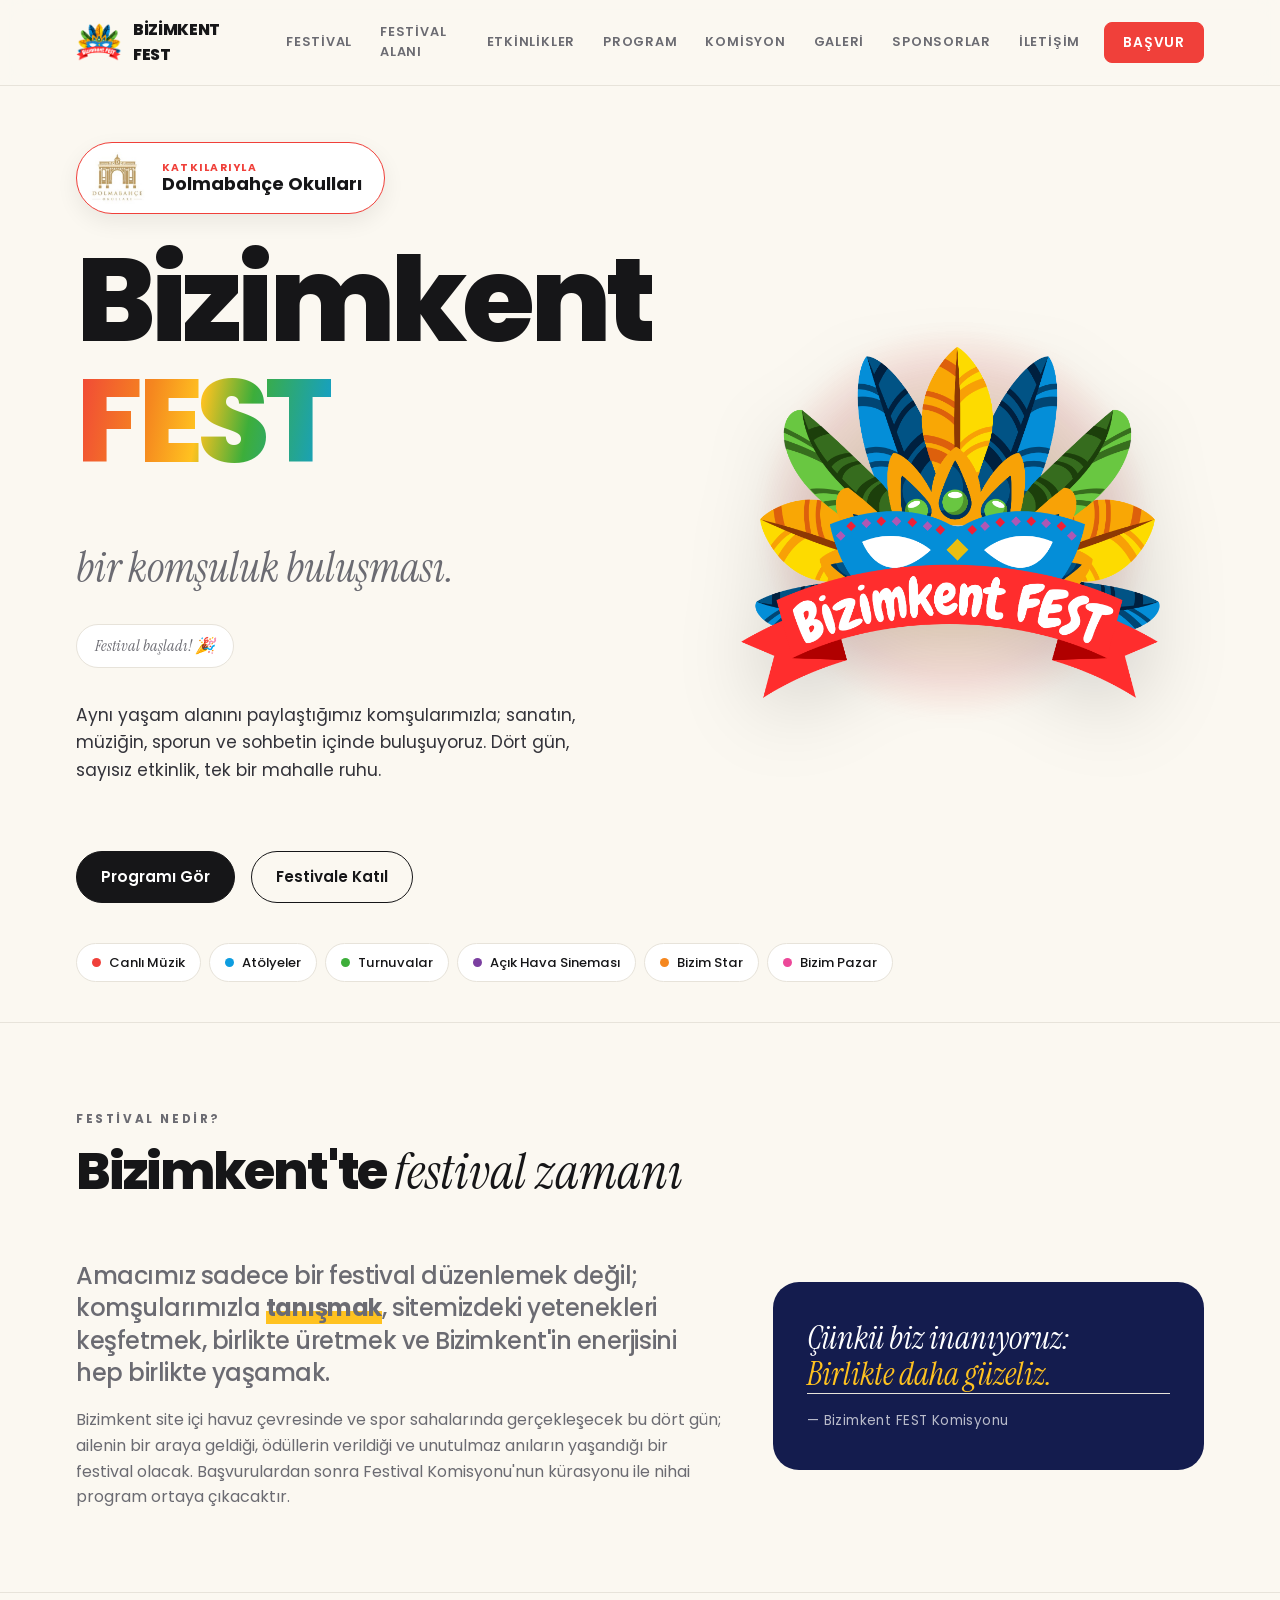
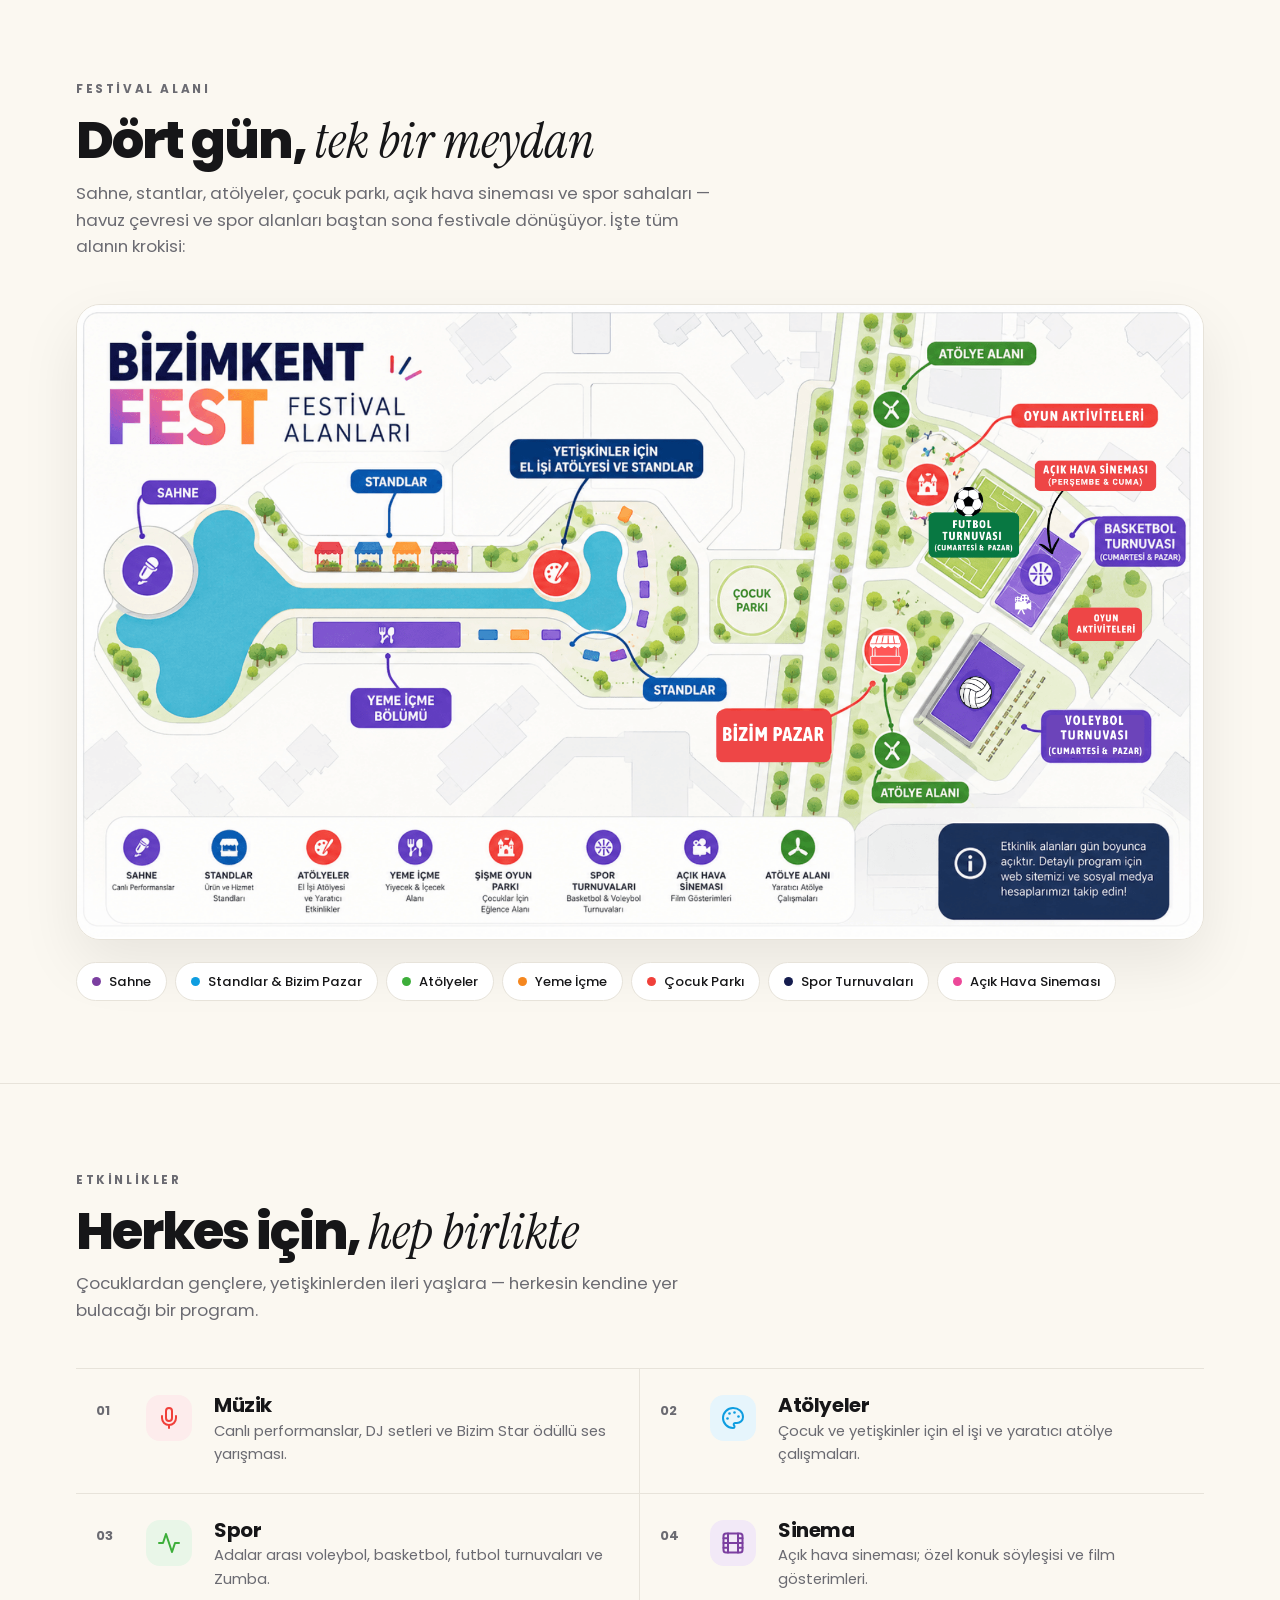
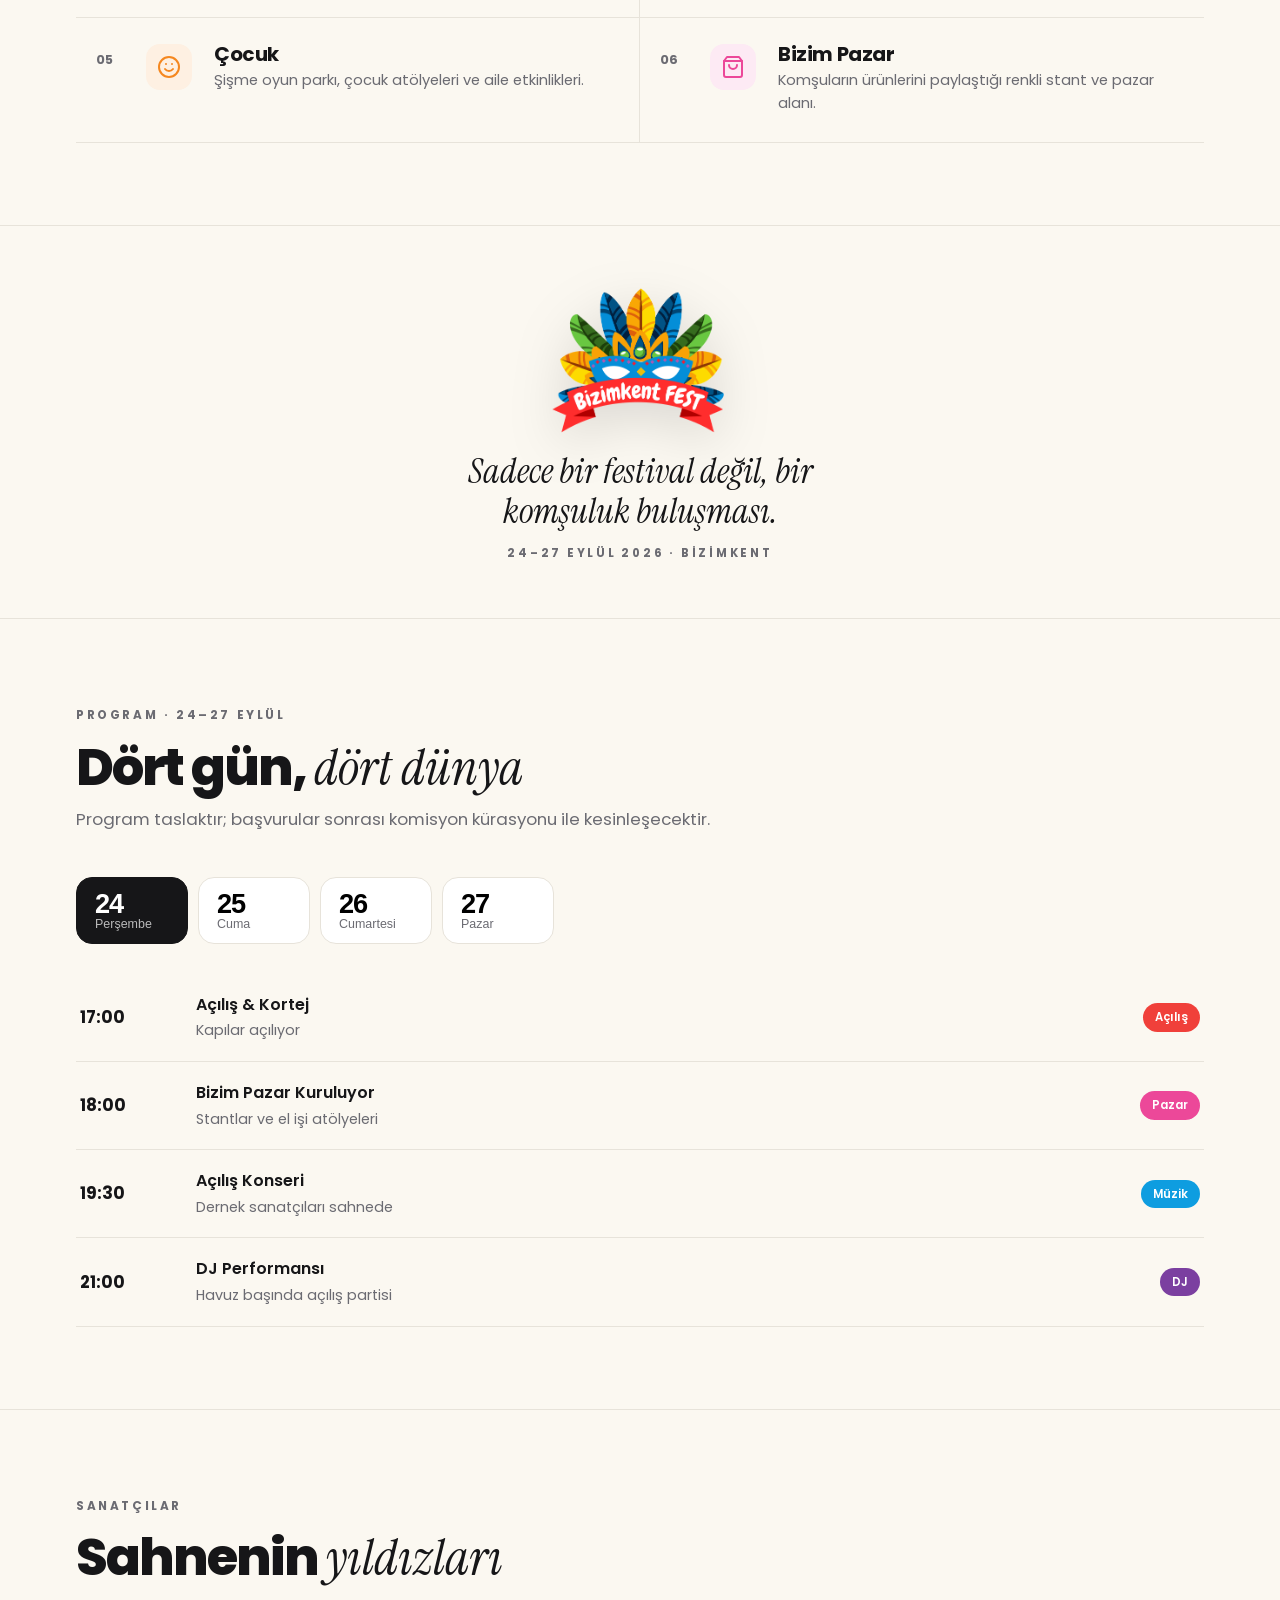
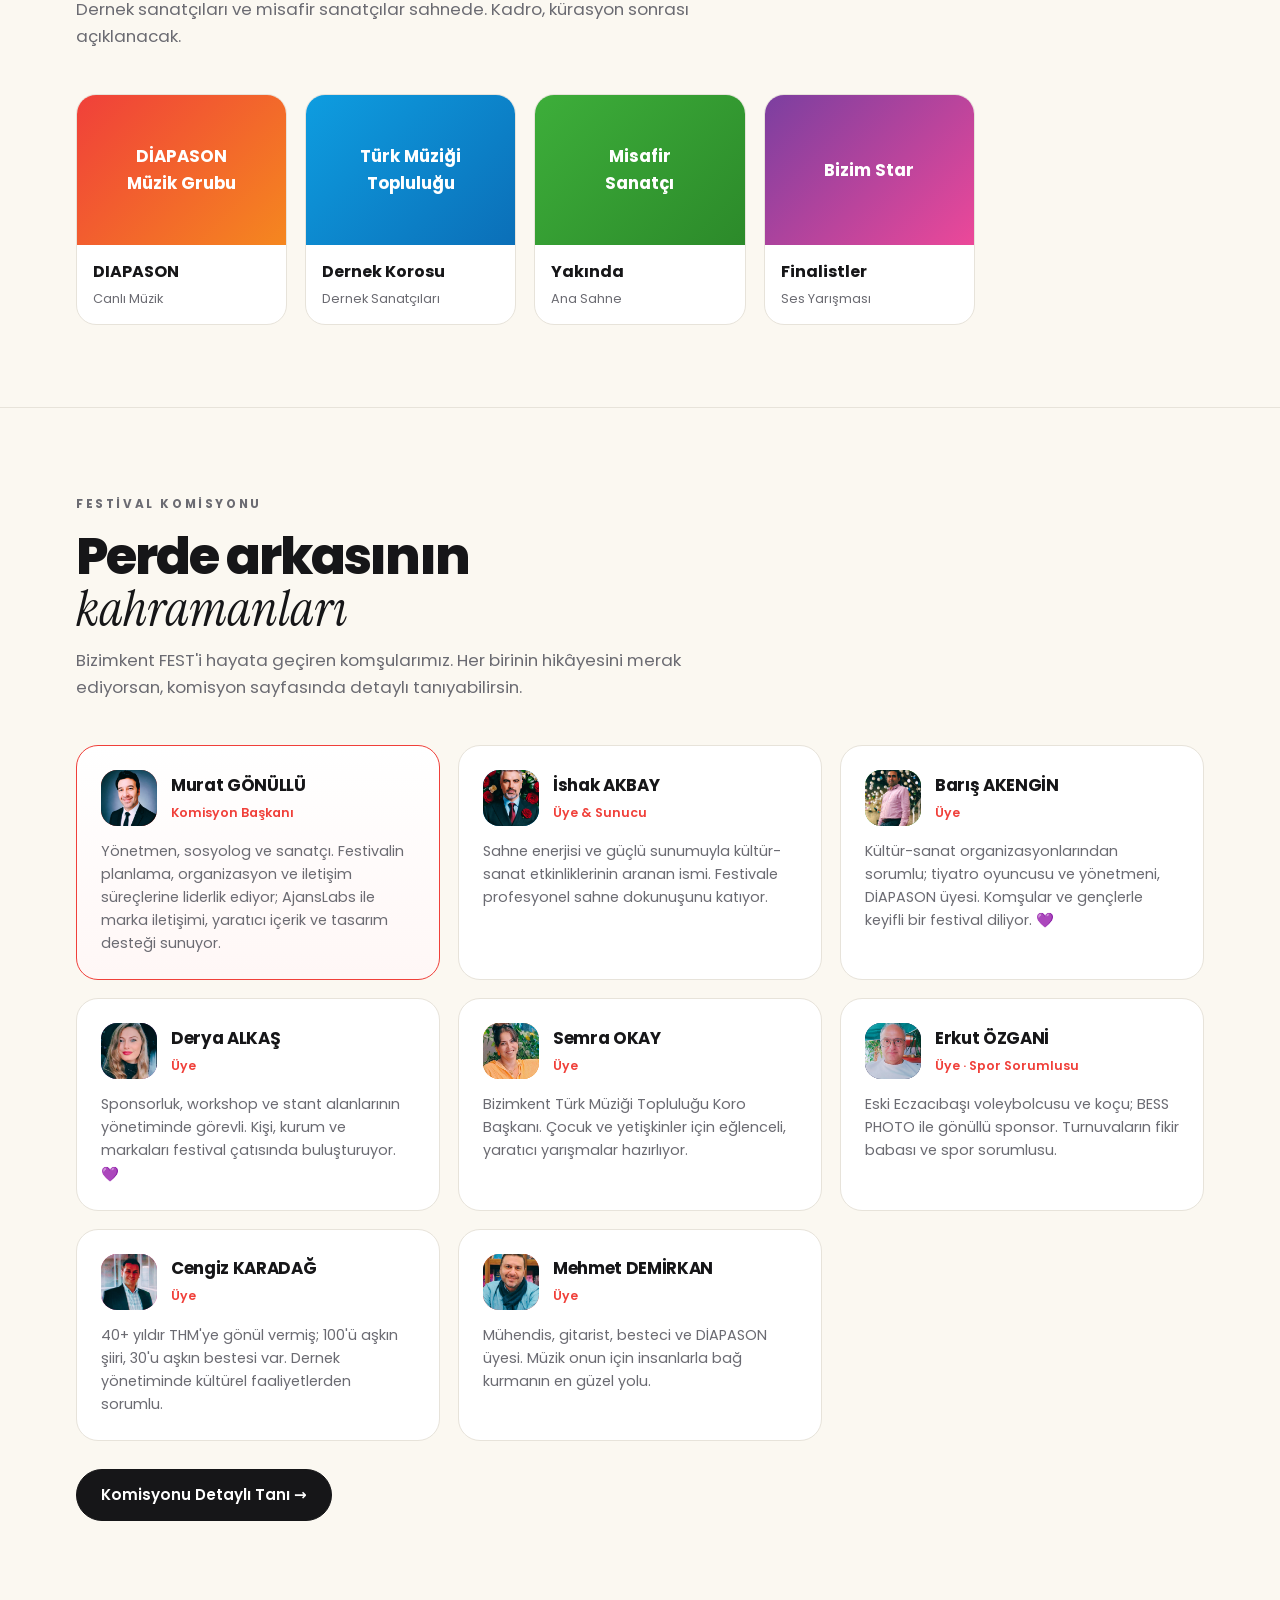
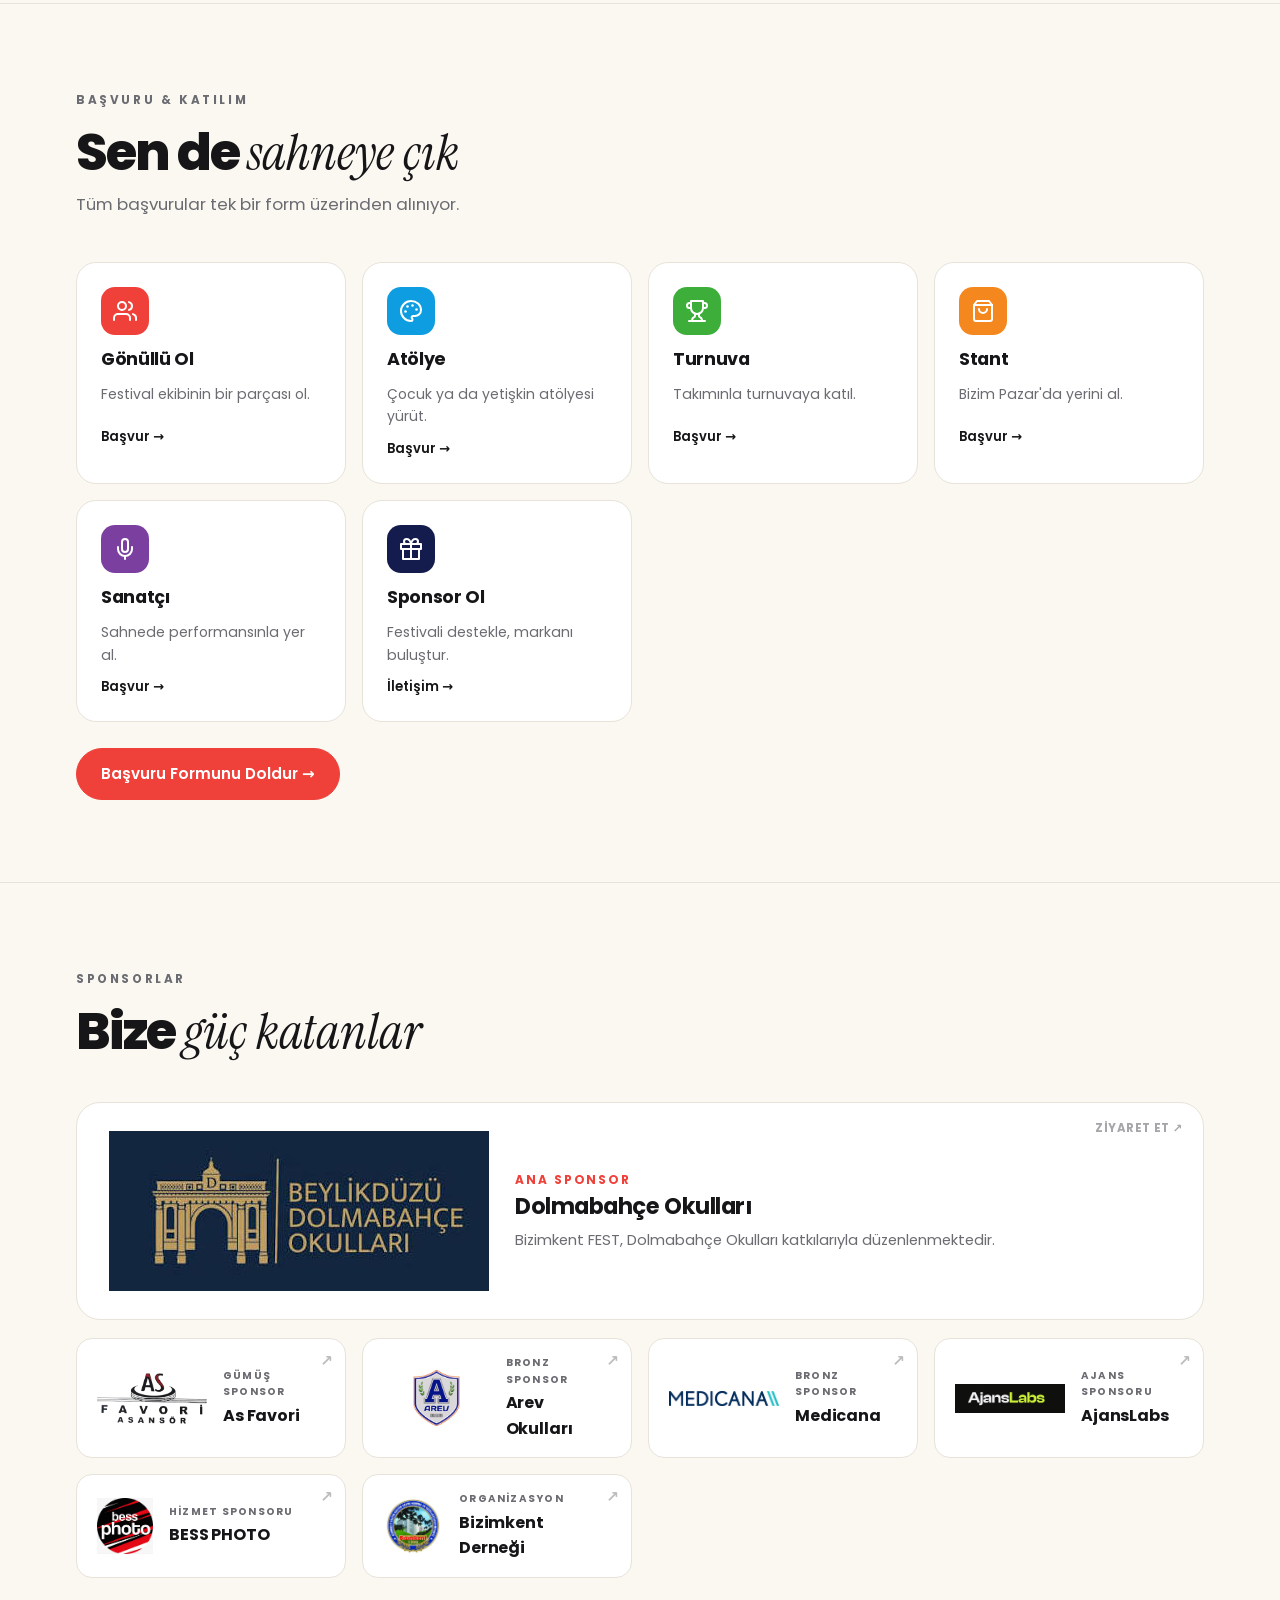
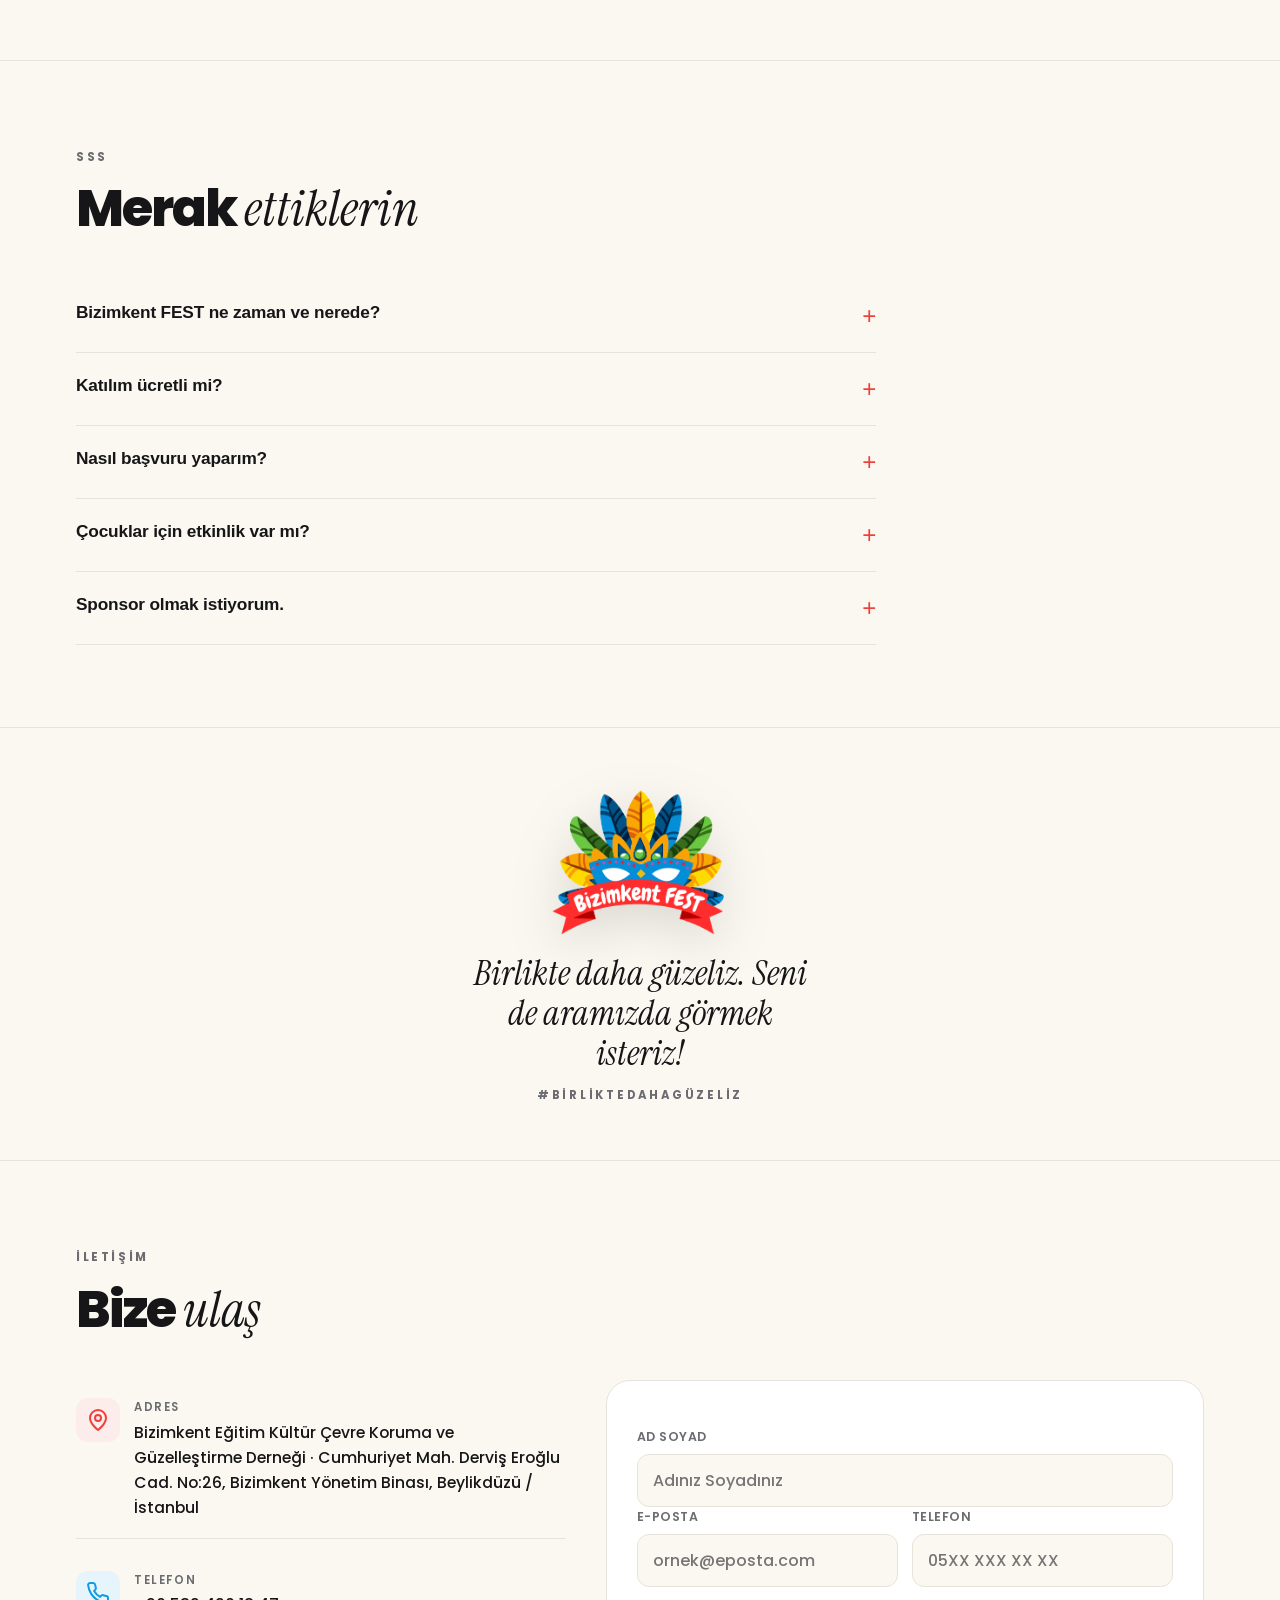
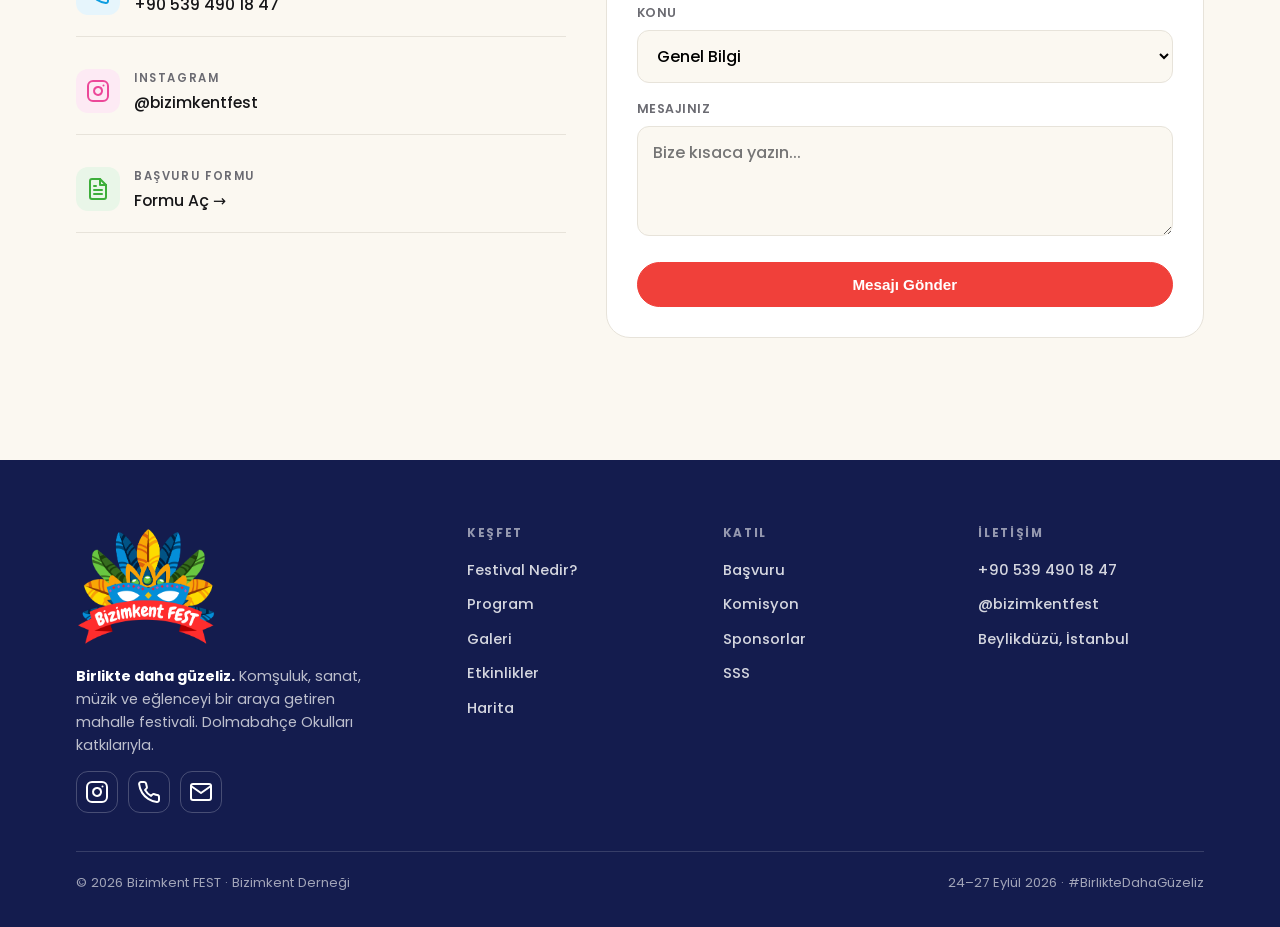
==== commit a1c04fe8: "Sponsor kartlarına linkler eklendi" ====
--- a/index.html
+++ b/index.html
@@ -220,6 +220,18 @@
 .sp-t{display:flex;flex-direction:column;gap:2px;min-width:0}
 .sp-t span{font-size:.64rem;letter-spacing:.12em;text-transform:uppercase;color:var(--muted);font-weight:700}
 .sp-t b{font-size:1rem;font-weight:700;letter-spacing:-.01em}
+a.sp{color:inherit;text-decoration:none;position:relative;transition:transform .2s,box-shadow .2s,border-color .2s;cursor:pointer}
+a.sp::after{content:"↗";position:absolute;top:10px;right:12px;font-size:.95rem;font-weight:700;color:var(--muted);opacity:.45;transition:.2s}
+a.sp:hover{border-color:var(--red);box-shadow:0 12px 26px rgba(0,0,0,.09);transform:translateY(-3px)}
+a.sp:hover::after{color:var(--red);opacity:1}
+a.sp:hover .sp-t b{text-decoration:underline;text-underline-offset:3px}
+a.sp:focus-visible{outline:2px solid var(--red);outline-offset:3px}
+a.sponsor-main{text-decoration:none;color:inherit;position:relative;transition:transform .2s,box-shadow .2s,border-color .2s;cursor:pointer}
+a.sponsor-main::after{content:"Ziyaret et ↗";position:absolute;top:16px;right:20px;font-size:.72rem;font-weight:700;letter-spacing:.06em;text-transform:uppercase;color:var(--muted);opacity:.6;transition:.2s}
+a.sponsor-main:hover{border-color:var(--red);box-shadow:0 14px 30px rgba(0,0,0,.09);transform:translateY(-3px)}
+a.sponsor-main:hover::after{color:var(--red);opacity:1}
+a.sponsor-main:hover b{text-decoration:underline;text-underline-offset:3px}
+a.sponsor-main:focus-visible{outline:2px solid var(--red);outline-offset:3px}
 
 /* faq */
 .faq{max-width:800px;margin-top:8px}
@@ -511,17 +523,17 @@
 <section class="sec" id="sponsorlar"><div class="wrap">
   <div class="sec-head reveal"><span class="eyebrow">Sponsorlar</span>
     <h2>Bize <span class="em">güç katanlar</span></h2></div>
-  <div class="sponsor-main reveal">
+  <a class="sponsor-main reveal" href="https://dolmabahce.k12.tr/" target="_blank" rel="noopener">
     <img src="img/SPONSORLAR/dolmabahce-okullari.jpeg" alt="Dolmabahçe Okulları">
     <div><div class="em">Ana Sponsor</div><b>Dolmabahçe Okulları</b><p>Bizimkent FEST, Dolmabahçe Okulları katkılarıyla düzenlenmektedir.</p></div>
-  </div>
+  </a>
   <div class="sp-grid reveal">
-    <div class="sp"><img src="img/SPONSORLAR/as-favori.png" alt="As Favori"><div class="sp-t"><span>Gümüş Sponsor</span><b>As Favori</b></div></div>
-    <div class="sp"><img src="img/SPONSORLAR/arev-okullari.webp" alt="Arev Okulları"><div class="sp-t"><span>Bronz Sponsor</span><b>Arev Okulları</b></div></div>
-    <div class="sp"><img src="img/SPONSORLAR/medicana.png" alt="Medicana"><div class="sp-t"><span>Bronz Sponsor</span><b>Medicana</b></div></div>
-    <div class="sp"><img src="img/SPONSORLAR/ajanslabs.png" alt="AjansLabs"><div class="sp-t"><span>Ajans Sponsoru</span><b>AjansLabs</b></div></div>
-    <div class="sp"><img src="img/SPONSORLAR/bess-photo.jpg" alt="BESS PHOTO"><div class="sp-t"><span>Hizmet Sponsoru</span><b>BESS PHOTO</b></div></div>
-    <div class="sp"><img src="img/bizimkent-dernek-logo.png" alt="Bizimkent Derneği"><div class="sp-t"><span>Organizasyon</span><b>Bizimkent Derneği</b></div></div>
+    <a class="sp" href="https://www.asfavoriasansor.com/" target="_blank" rel="noopener"><img src="img/SPONSORLAR/as-favori.png" alt="As Favori"><div class="sp-t"><span>Gümüş Sponsor</span><b>As Favori</b></div></a>
+    <a class="sp" href="https://www.arevokullari.com/" target="_blank" rel="noopener"><img src="img/SPONSORLAR/arev-okullari.webp" alt="Arev Okulları"><div class="sp-t"><span>Bronz Sponsor</span><b>Arev Okulları</b></div></a>
+    <a class="sp" href="https://www.medicana.com.tr/international-istanbul" target="_blank" rel="noopener"><img src="img/SPONSORLAR/medicana.png" alt="Medicana"><div class="sp-t"><span>Bronz Sponsor</span><b>Medicana</b></div></a>
+    <a class="sp" href="https://www.ajanslabs.com/" target="_blank" rel="noopener"><img src="img/SPONSORLAR/ajanslabs.png" alt="AjansLabs"><div class="sp-t"><span>Ajans Sponsoru</span><b>AjansLabs</b></div></a>
+    <a class="sp" href="https://www.instagram.com/bessphoto66/" target="_blank" rel="noopener"><img src="img/SPONSORLAR/bess-photo.jpg" alt="BESS PHOTO"><div class="sp-t"><span>Hizmet Sponsoru</span><b>BESS PHOTO</b></div></a>
+    <a class="sp" href="https://www.bizimkentdernek.org/" target="_blank" rel="noopener"><img src="img/bizimkent-dernek-logo.png" alt="Bizimkent Derneği"><div class="sp-t"><span>Organizasyon</span><b>Bizimkent Derneği</b></div></a>
   </div>
 </div></section>
 
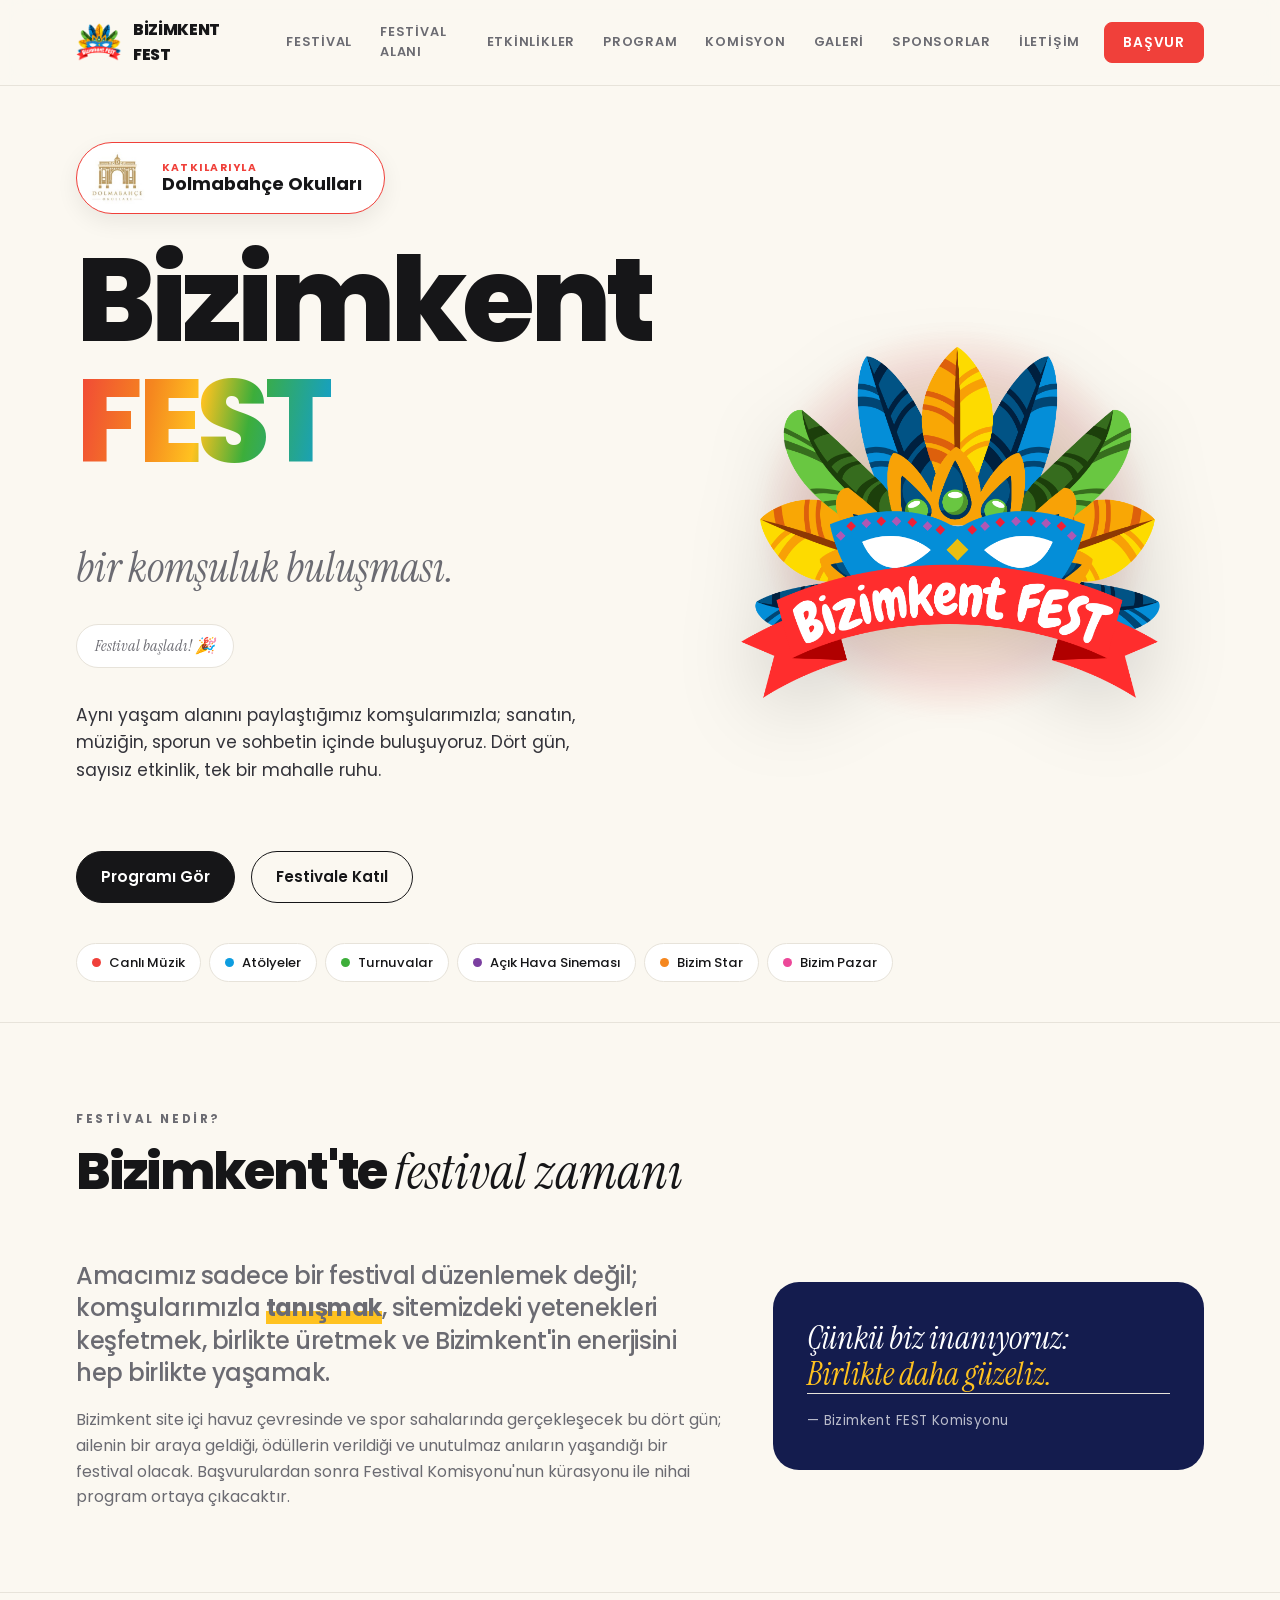
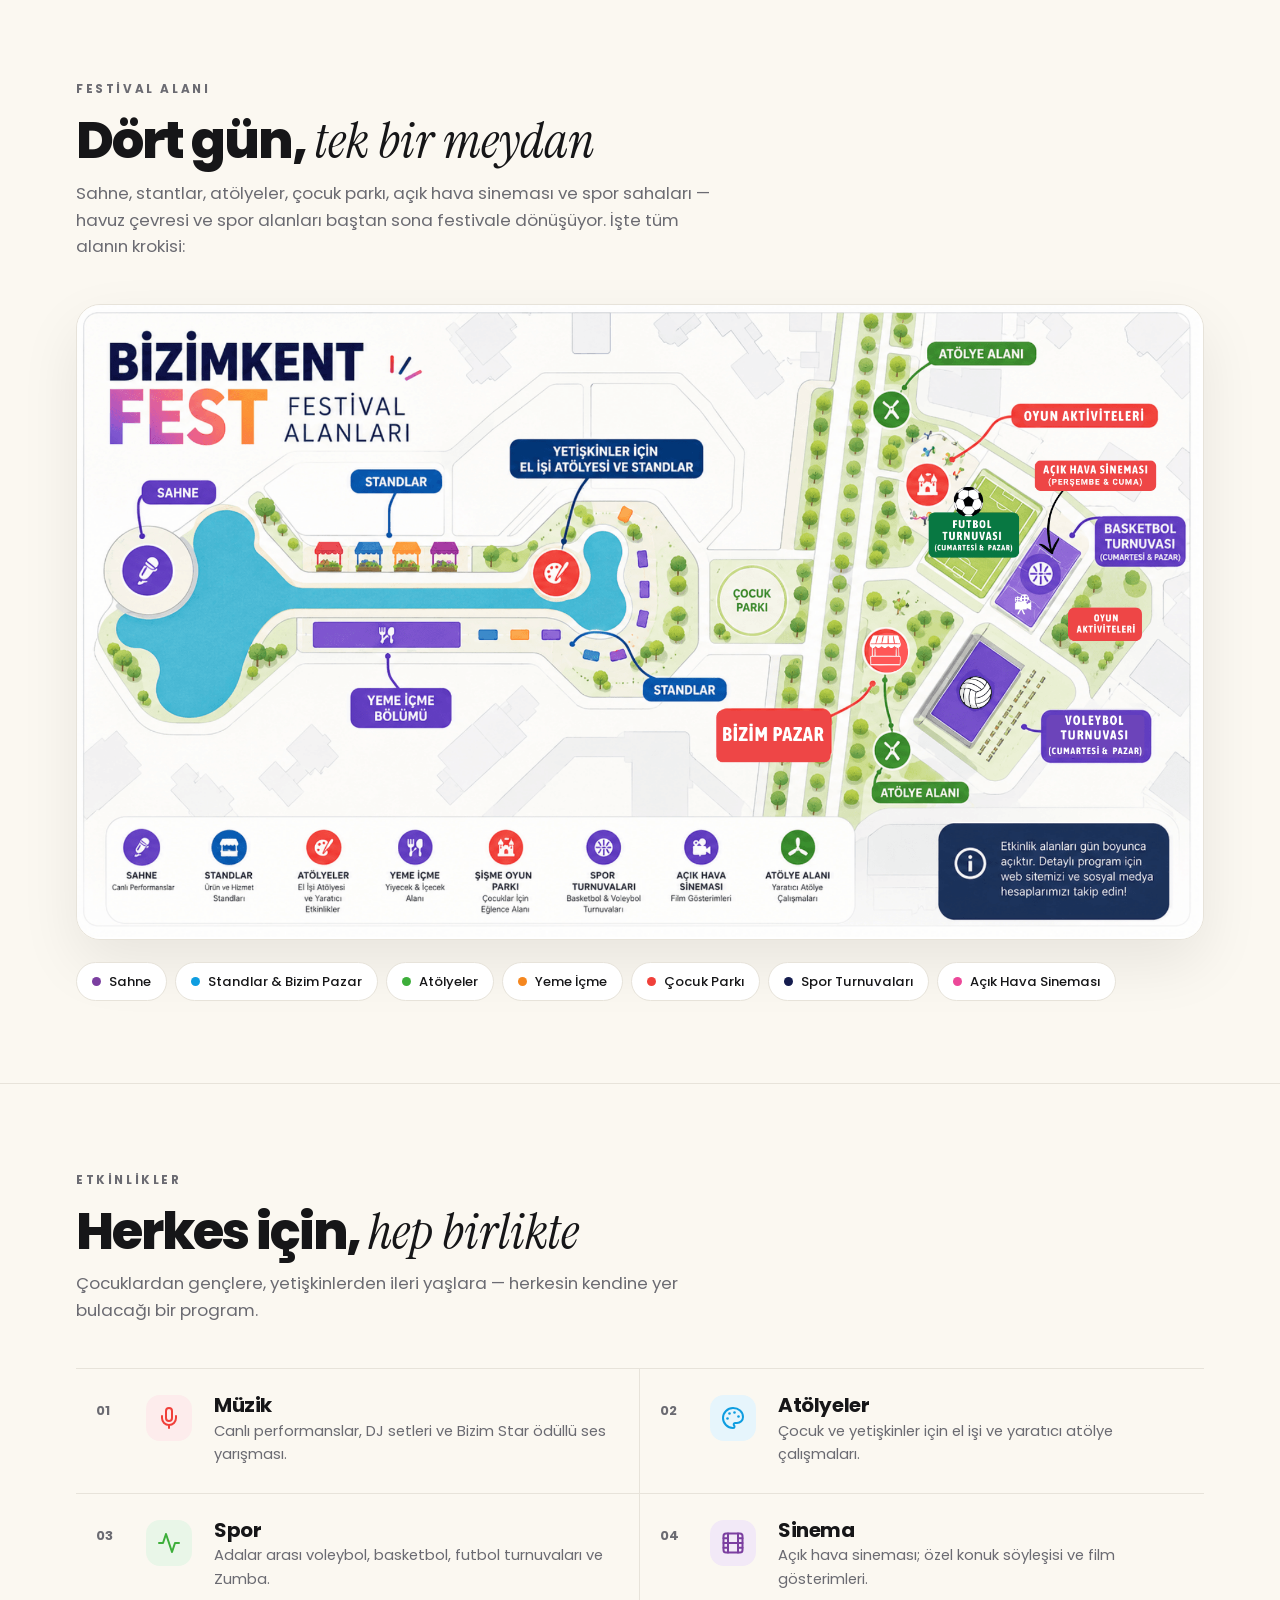
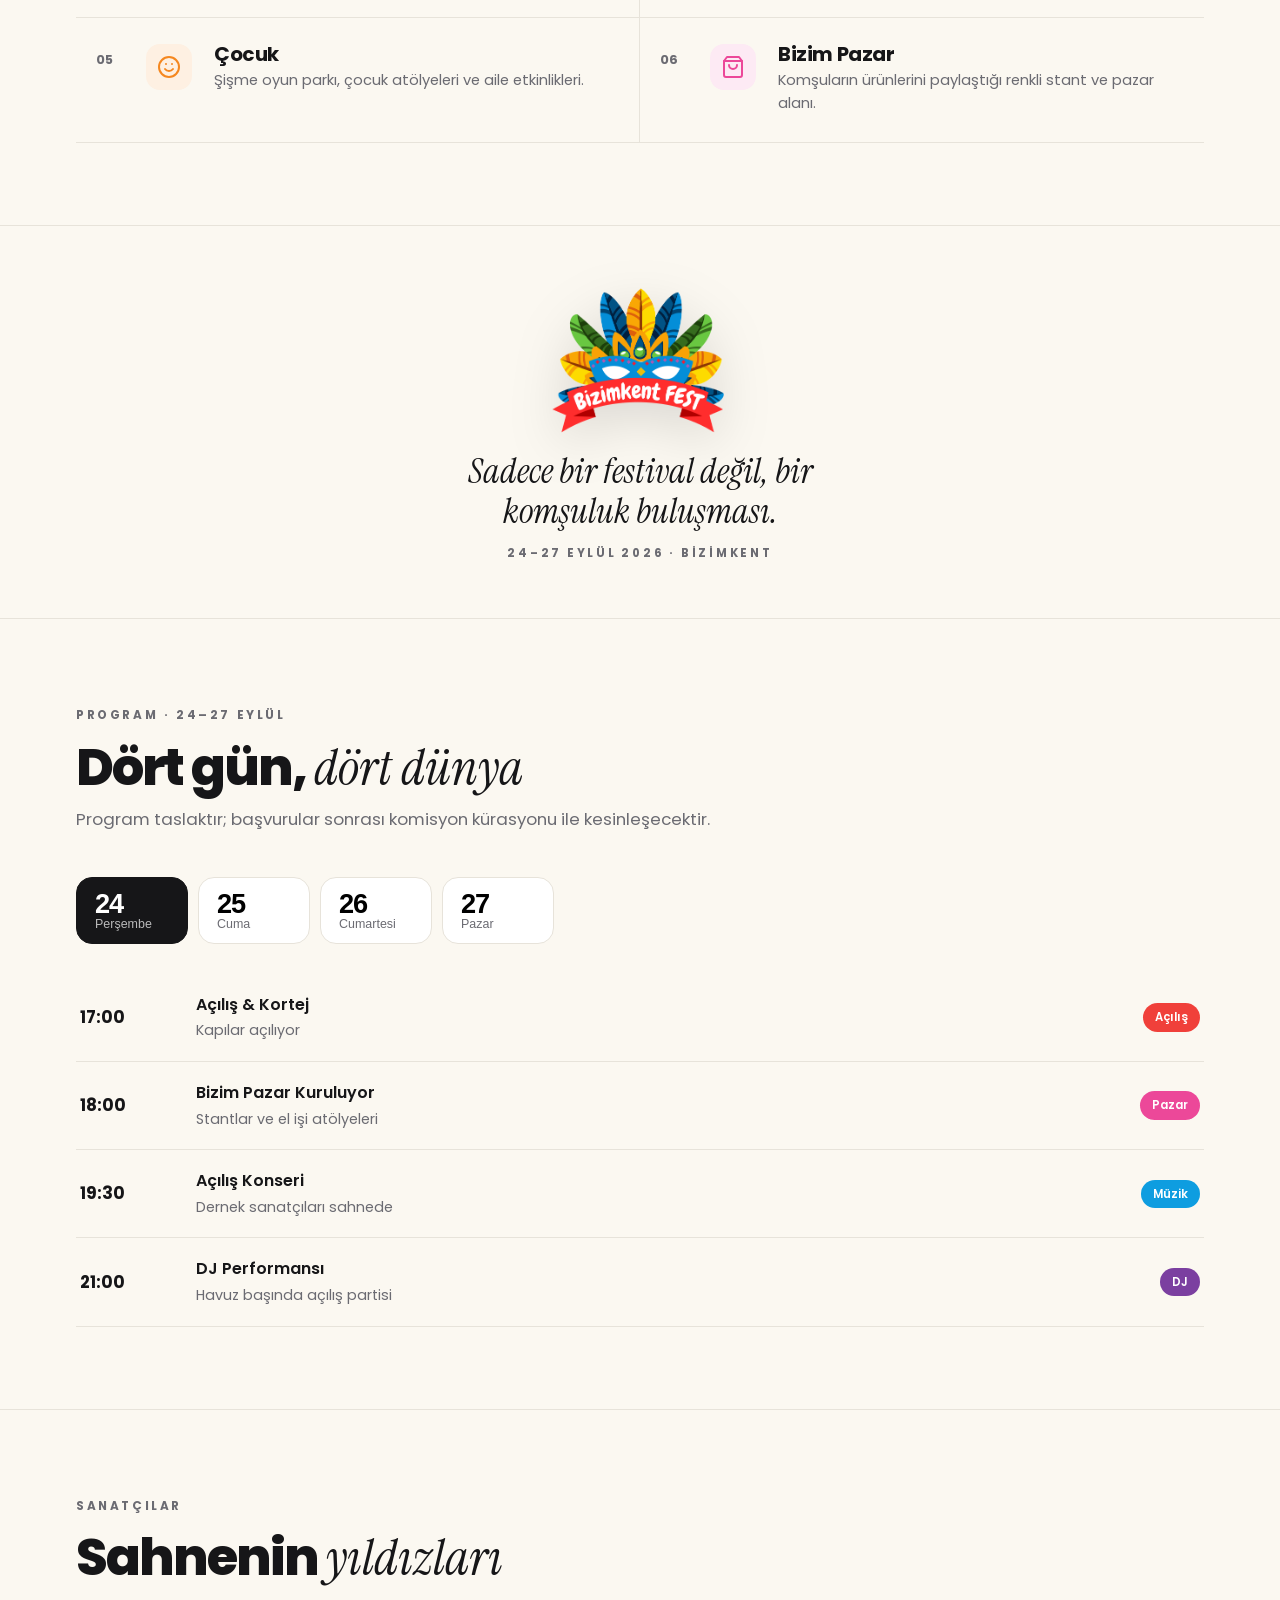
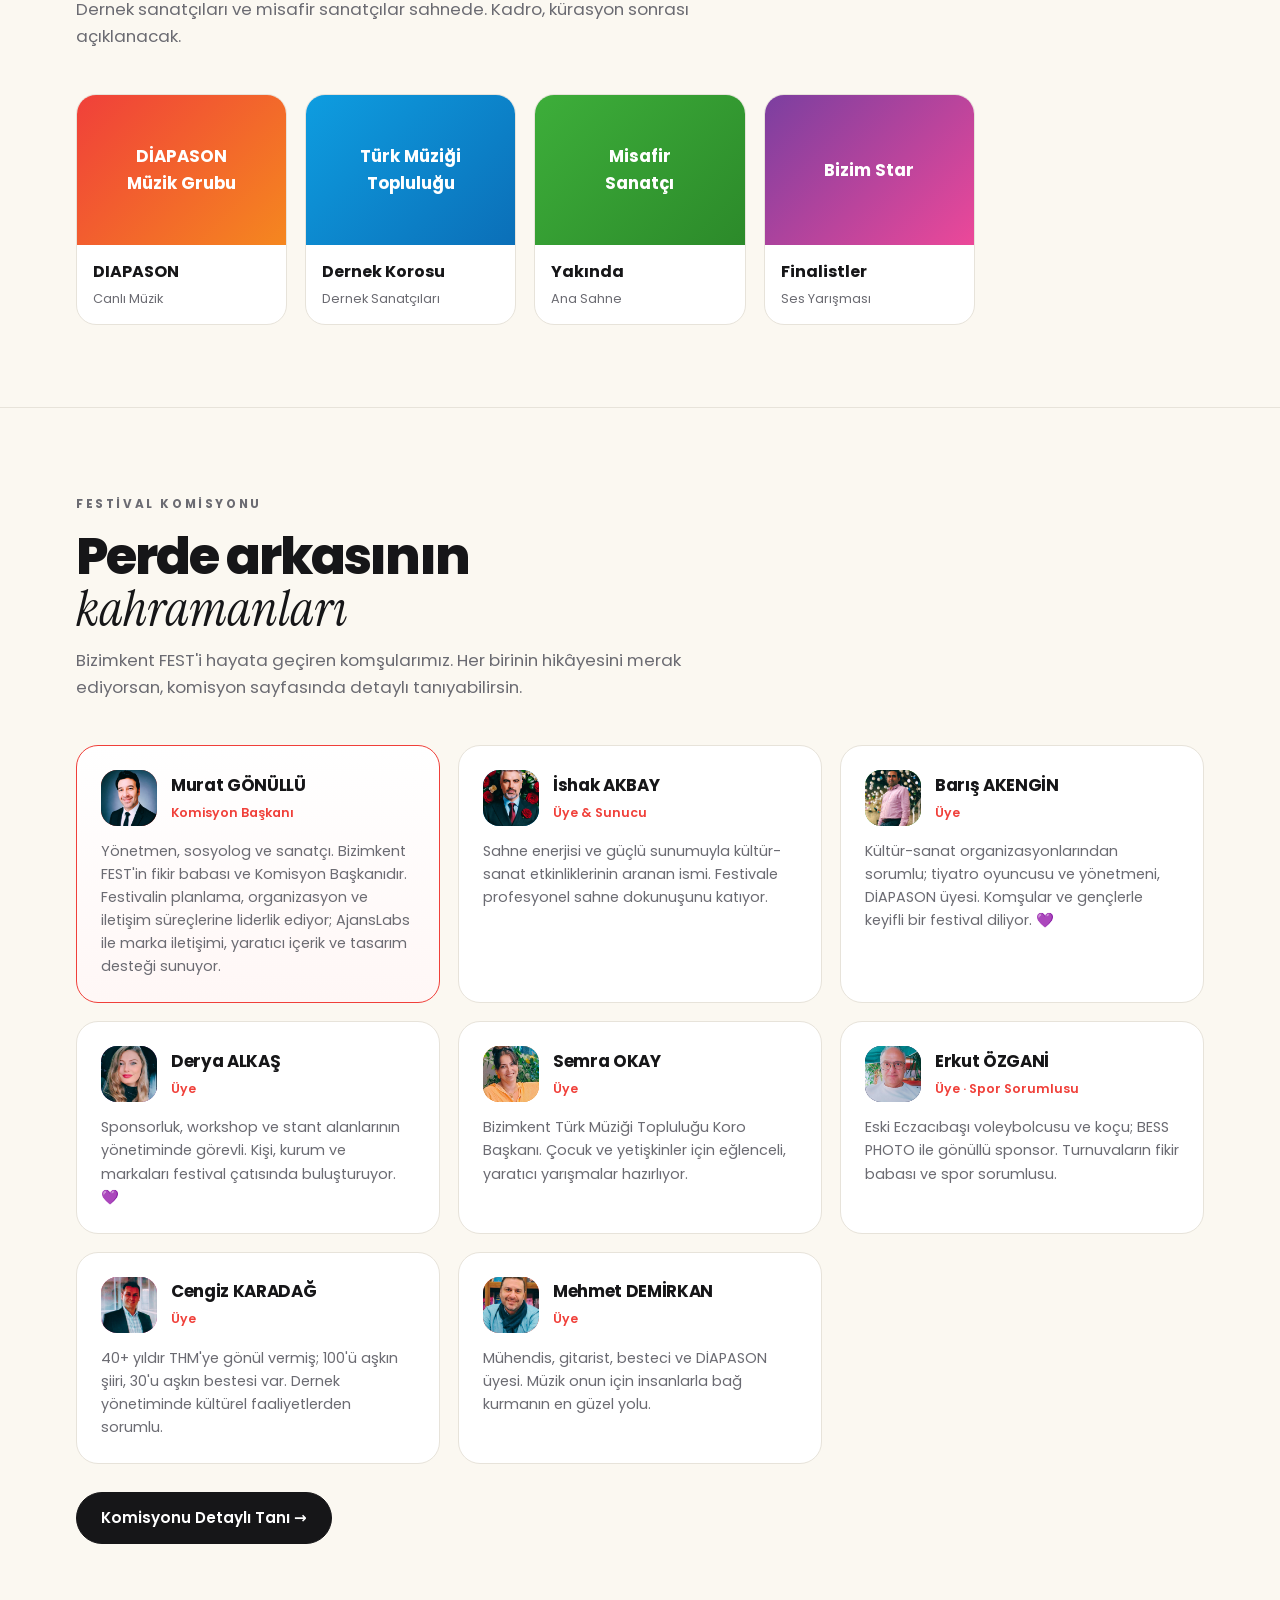
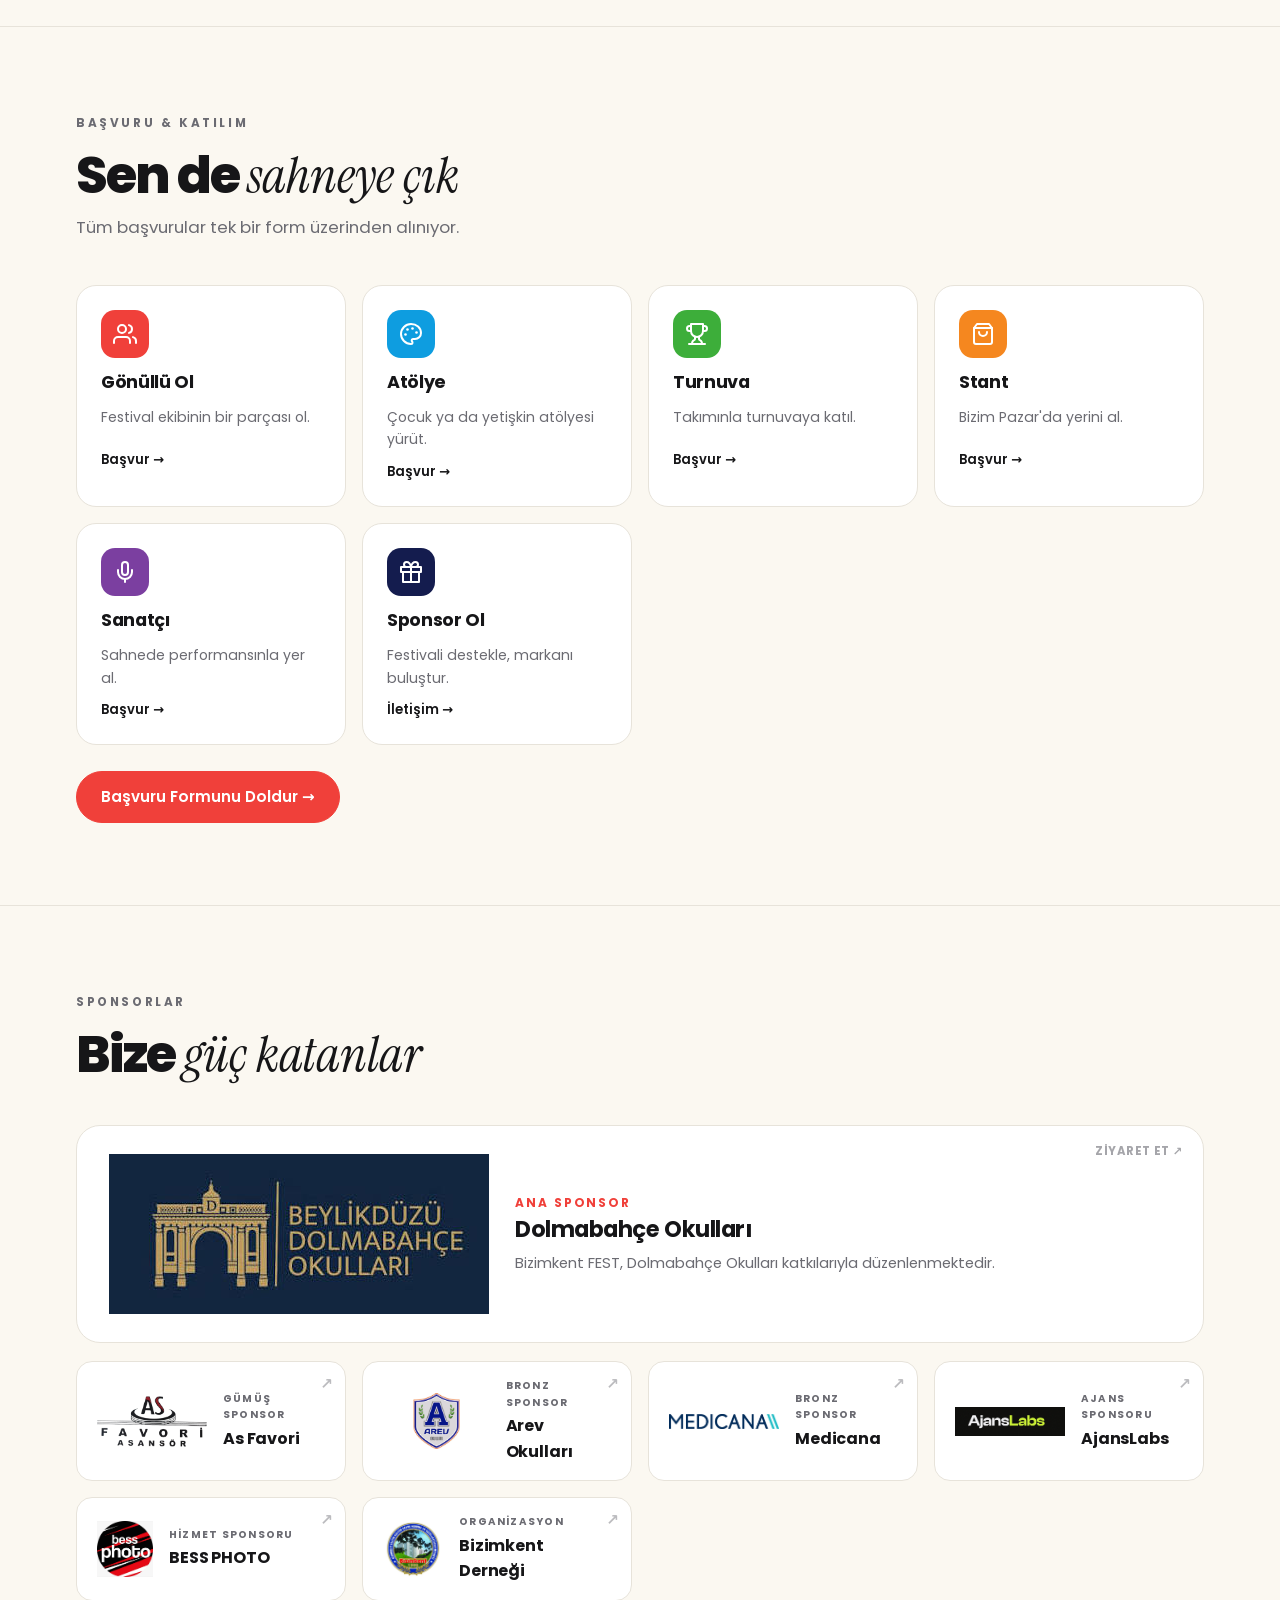
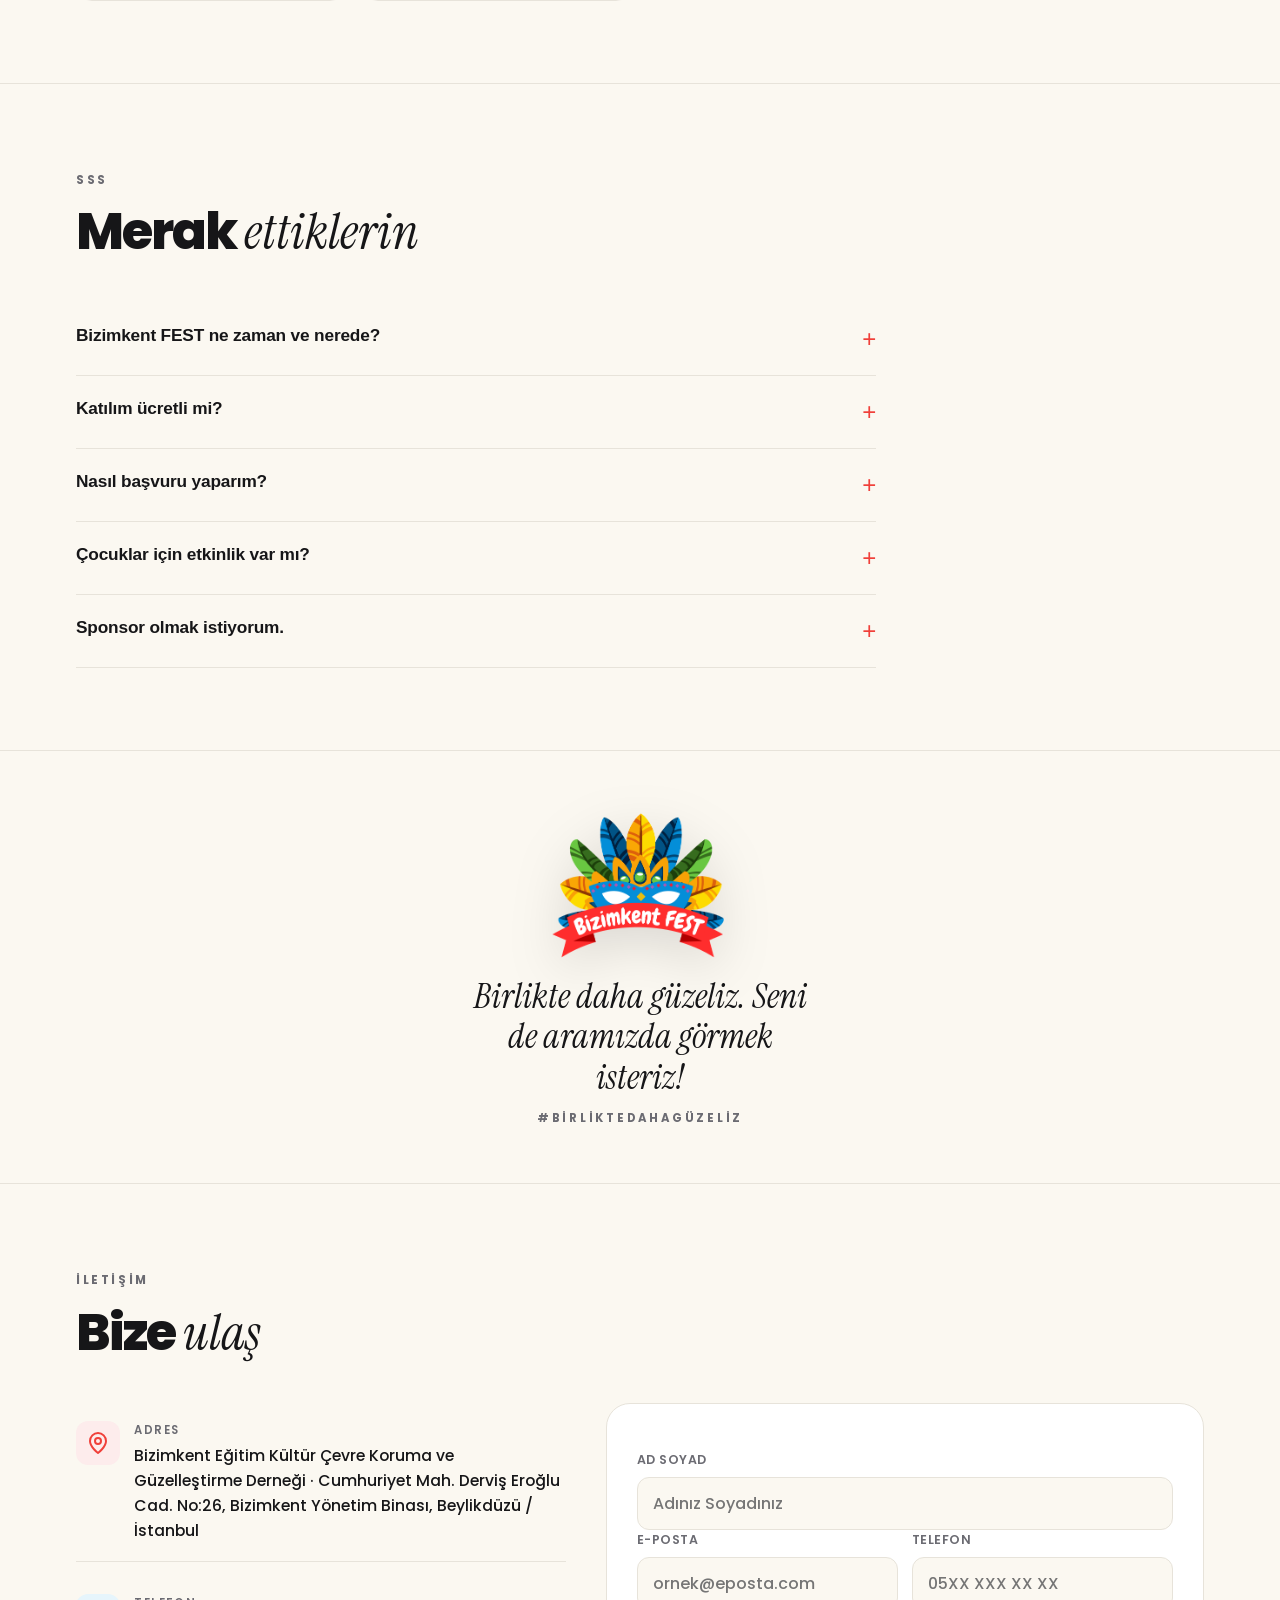
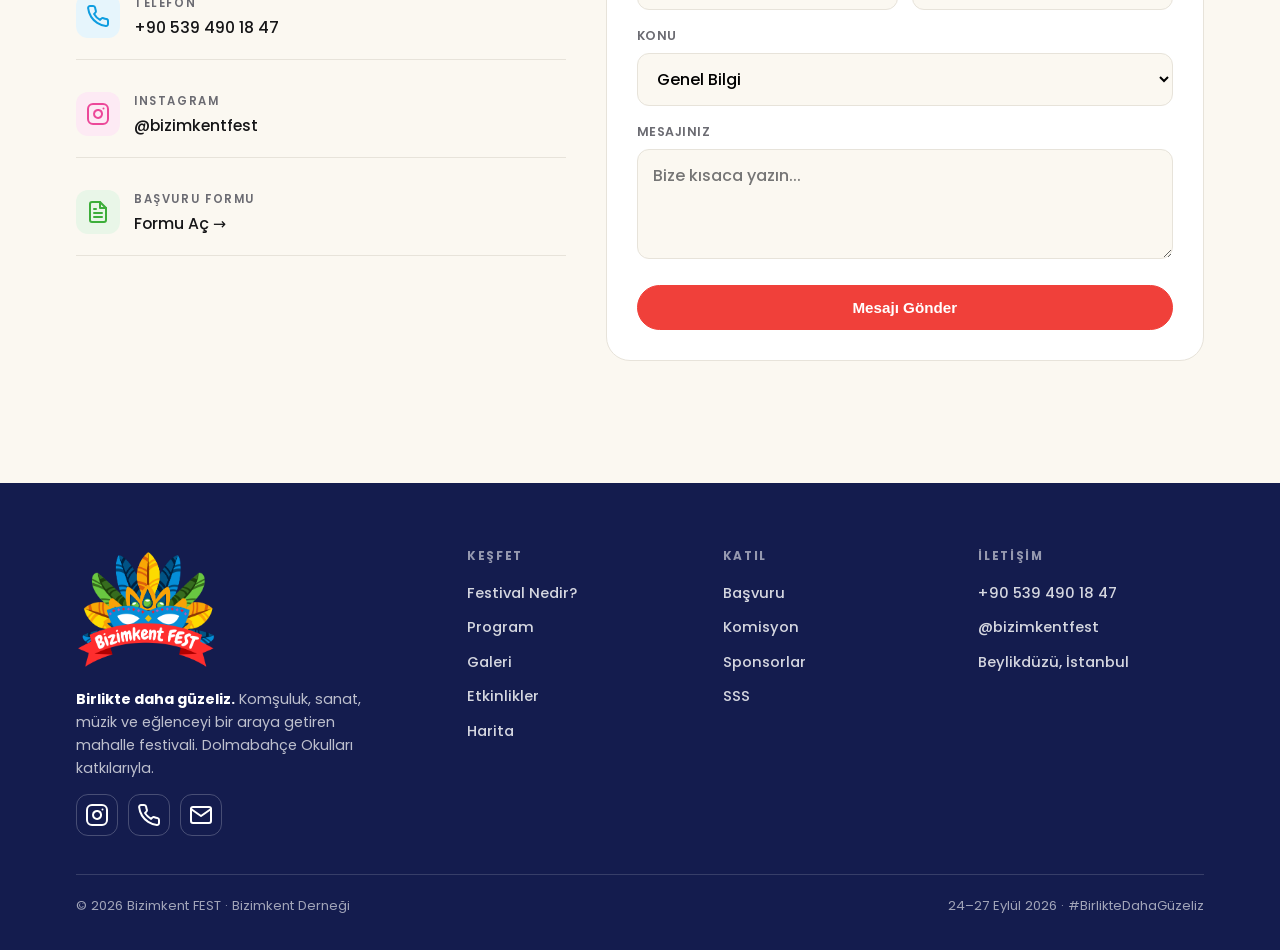
==== commit 05383205: "Komisyon başkanı metnine 'fikir babası' ifadesi eklendi Ana sayfadaki özet ve Komisyon sayfasındaki " ====
--- a/index.html
+++ b/index.html
@@ -491,7 +491,7 @@
     <h2>Perde arkasının <span class="em">kahramanları</span></h2>
     <p>Bizimkent FEST'i hayata geçiren komşularımız. Her birinin hikâyesini merak ediyorsan, komisyon sayfasında detaylı tanıyabilirsin.</p></div>
   <div class="mem-grid reveal">
-    <div class="mem lead"><div class="h"><div class="av" style="background:var(--red)"><img src="img/komisyon/murat-gonullu.jpg" alt="Murat GÖNÜLLÜ"></div><div><b>Murat GÖNÜLLÜ</b><span>Komisyon Başkanı</span></div></div><p>Yönetmen, sosyolog ve sanatçı. Festivalin planlama, organizasyon ve iletişim süreçlerine liderlik ediyor; AjansLabs ile marka iletişimi, yaratıcı içerik ve tasarım desteği sunuyor.</p></div>
+    <div class="mem lead"><div class="h"><div class="av" style="background:var(--red)"><img src="img/komisyon/murat-gonullu.jpg" alt="Murat GÖNÜLLÜ"></div><div><b>Murat GÖNÜLLÜ</b><span>Komisyon Başkanı</span></div></div><p>Yönetmen, sosyolog ve sanatçı. Bizimkent FEST'in fikir babası ve Komisyon Başkanıdır. Festivalin planlama, organizasyon ve iletişim süreçlerine liderlik ediyor; AjansLabs ile marka iletişimi, yaratıcı içerik ve tasarım desteği sunuyor.</p></div>
     <div class="mem"><div class="h"><div class="av" style="background:var(--blue)"><img src="img/komisyon/ishak-akbay.jpg" alt="İshak AKBAY"></div><div><b>İshak AKBAY</b><span>Üye & Sunucu</span></div></div><p>Sahne enerjisi ve güçlü sunumuyla kültür-sanat etkinliklerinin aranan ismi. Festivale profesyonel sahne dokunuşunu katıyor.</p></div>
     <div class="mem"><div class="h"><div class="av" style="background:var(--green)"><img src="img/komisyon/baris-akengin.jpg" alt="Barış AKENGİN"></div><div><b>Barış AKENGİN</b><span>Üye</span></div></div><p>Kültür-sanat organizasyonlarından sorumlu; tiyatro oyuncusu ve yönetmeni, DİAPASON üyesi. Komşular ve gençlerle keyifli bir festival diliyor. 💜</p></div>
     <div class="mem"><div class="h"><div class="av" style="background:var(--purple)"><img src="img/komisyon/derya-alkas.jpg" alt="Derya ALKAŞ"></div><div><b>Derya ALKAŞ</b><span>Üye</span></div></div><p>Sponsorluk, workshop ve stant alanlarının yönetiminde görevli. Kişi, kurum ve markaları festival çatısında buluşturuyor. 💜</p></div>
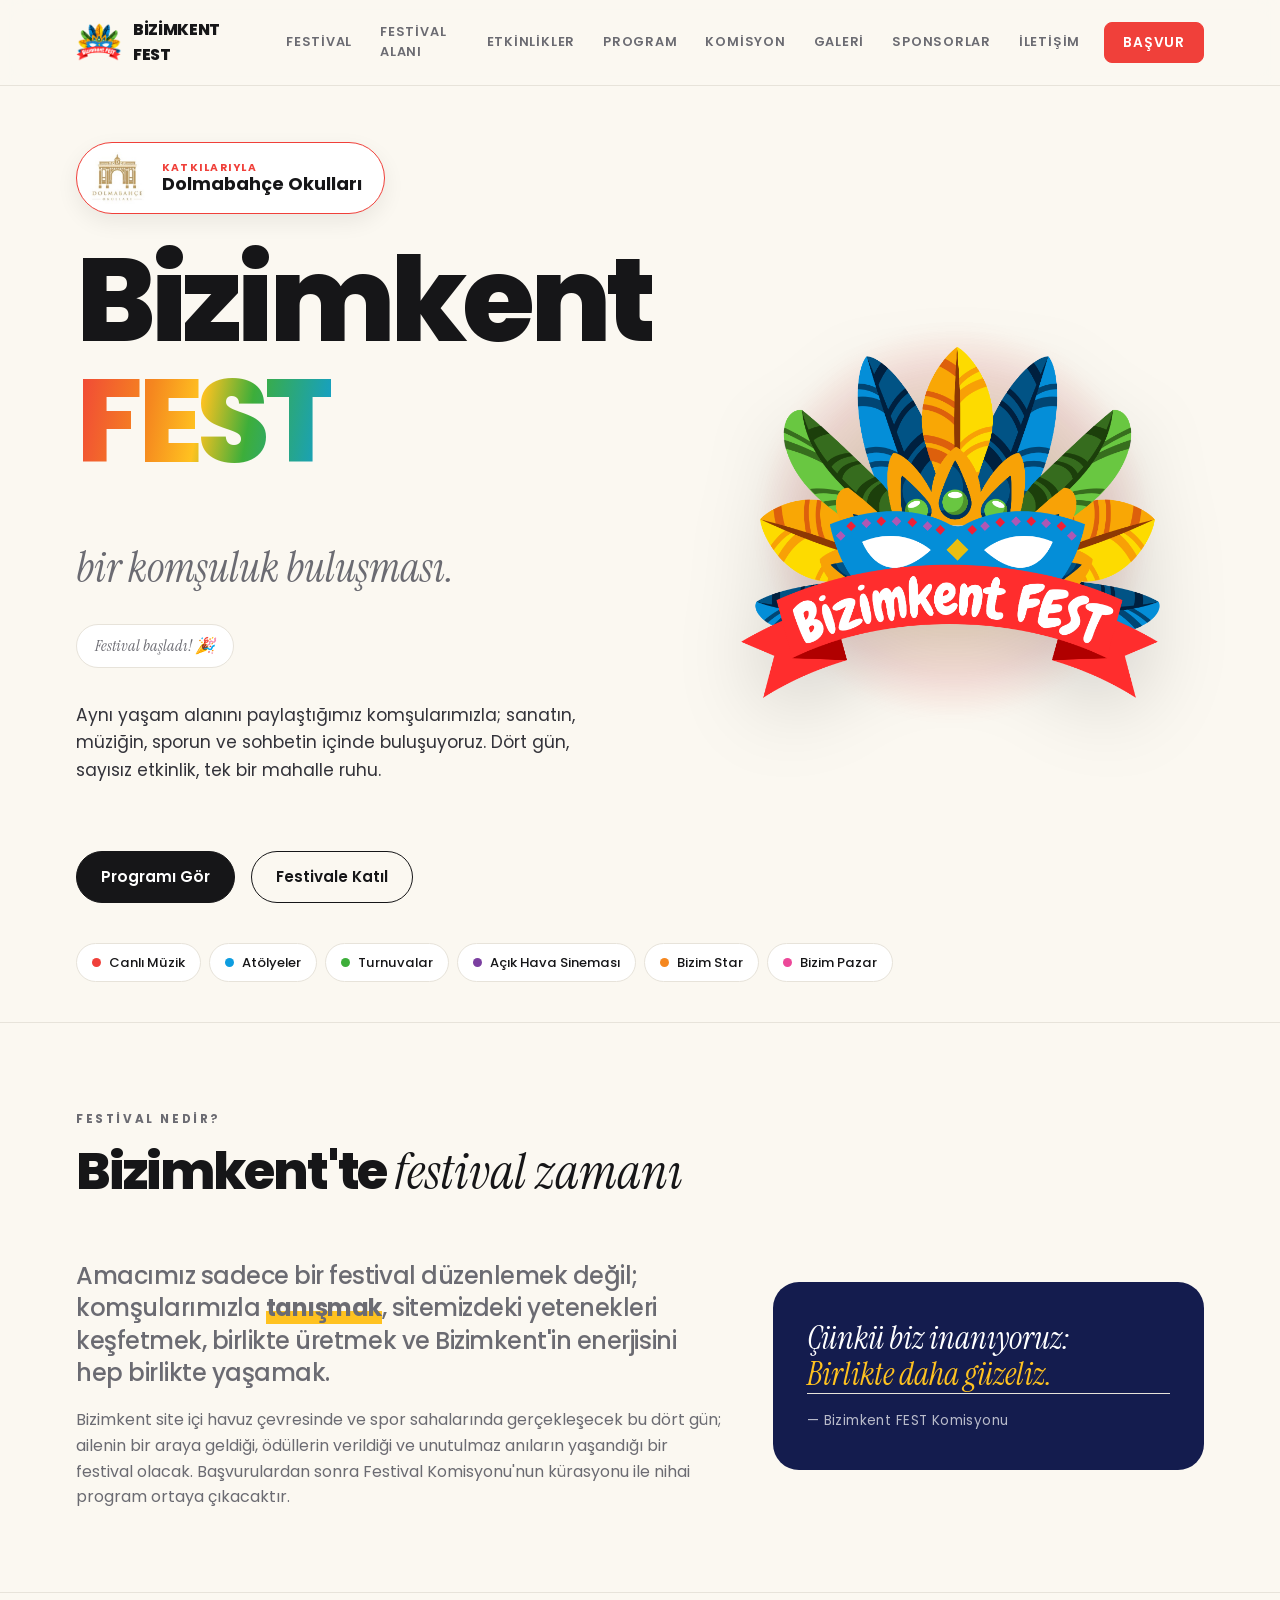
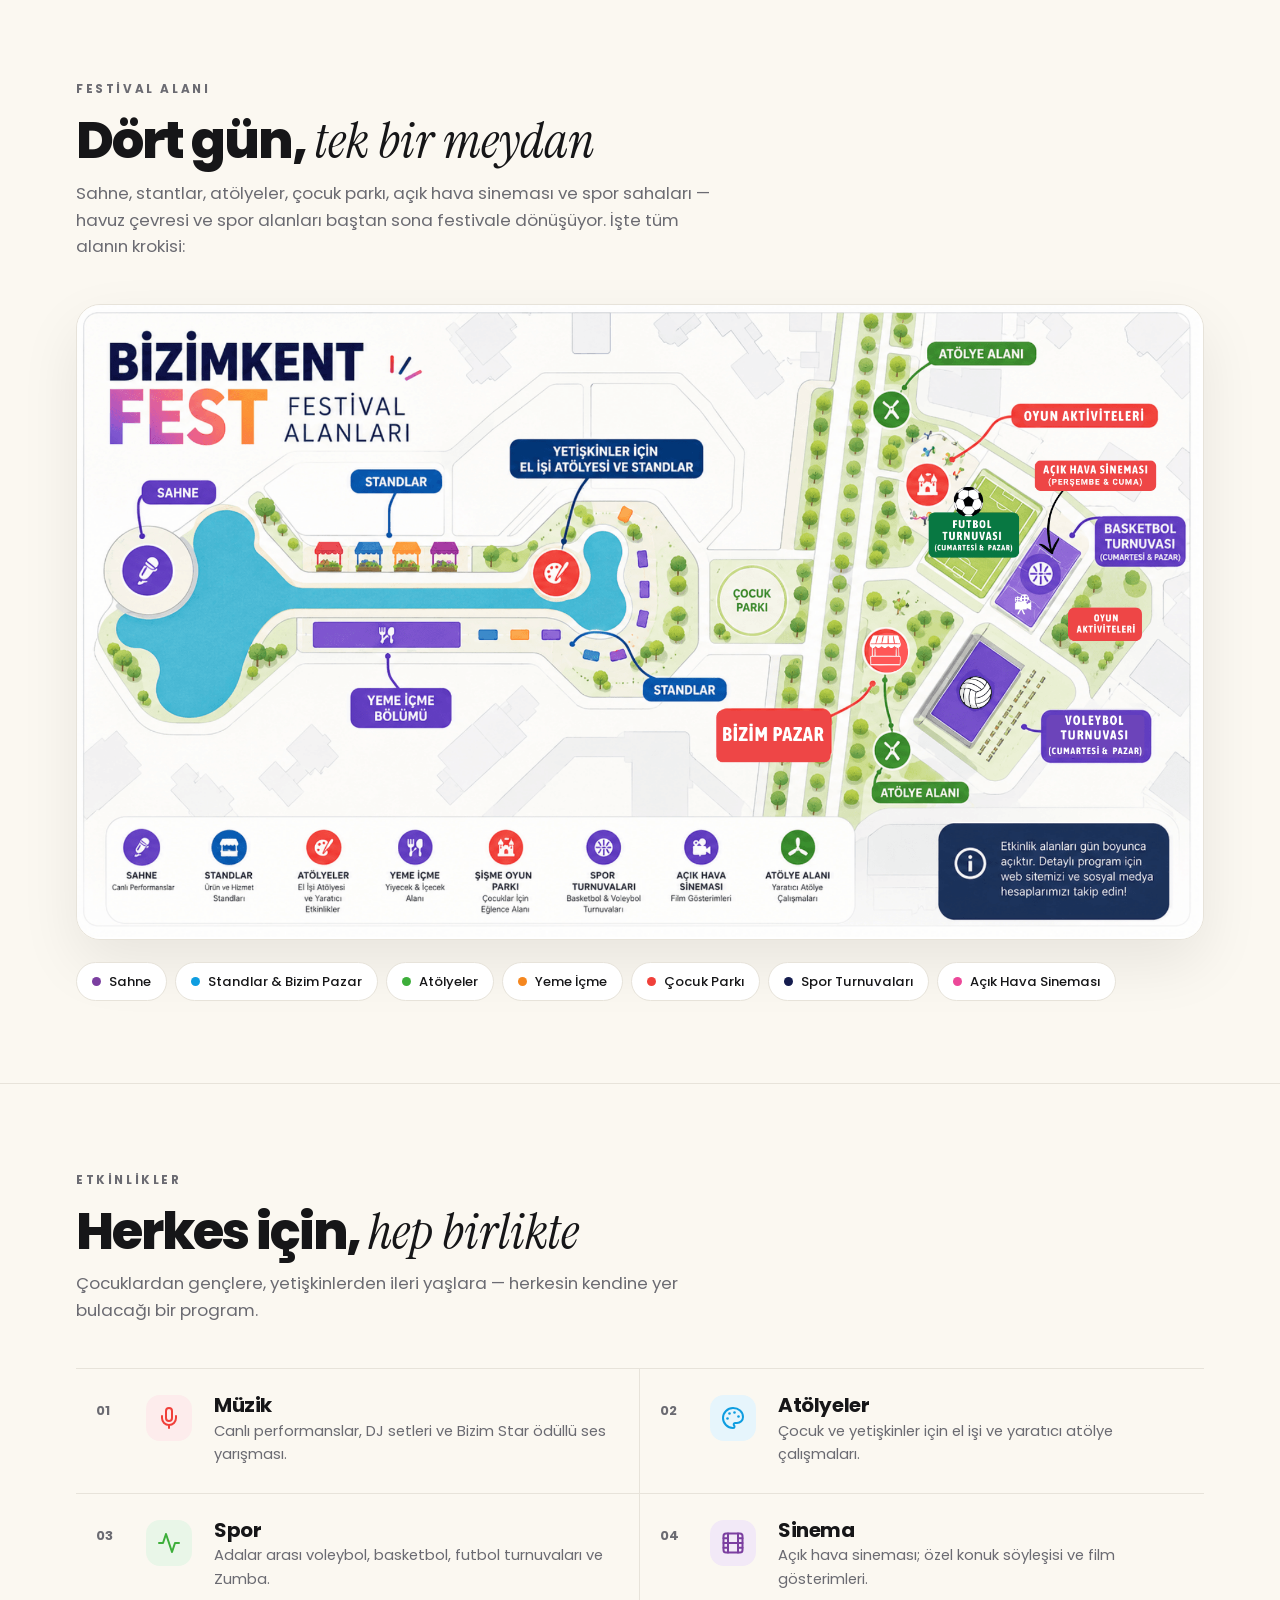
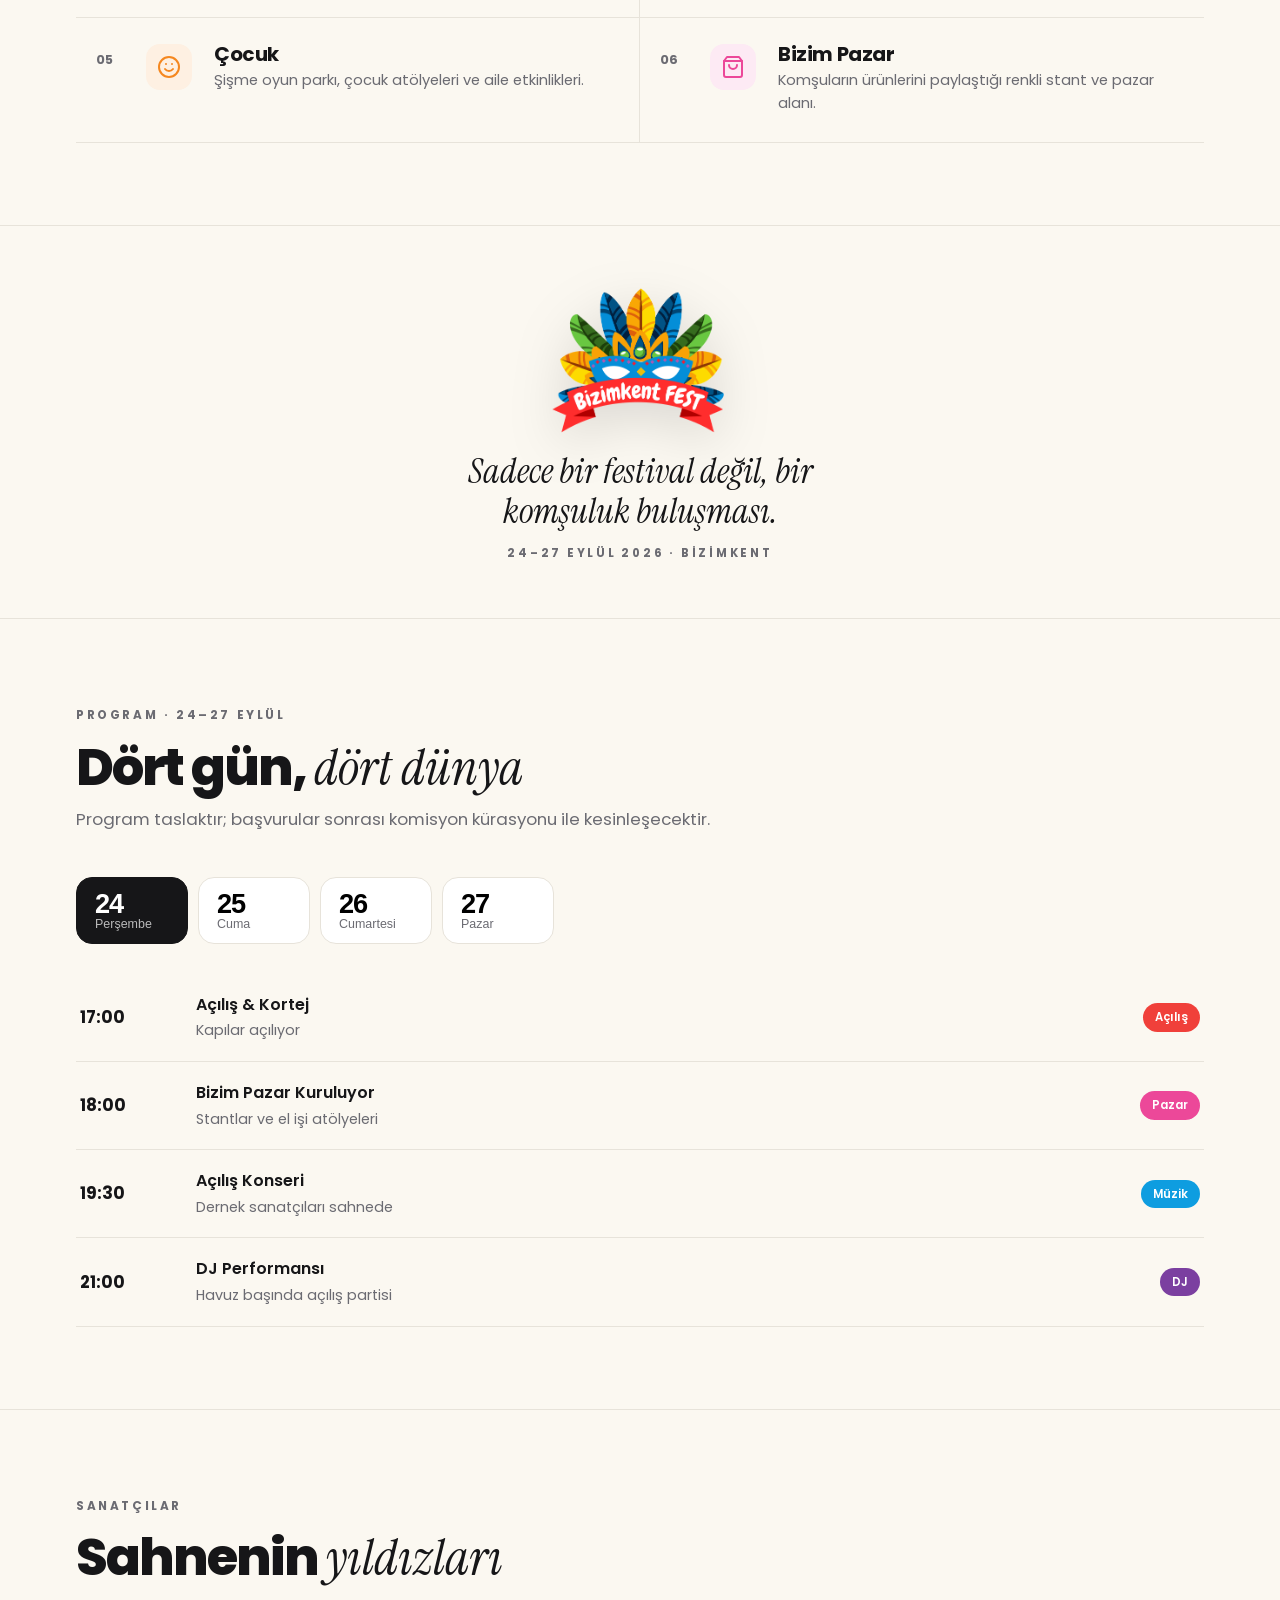
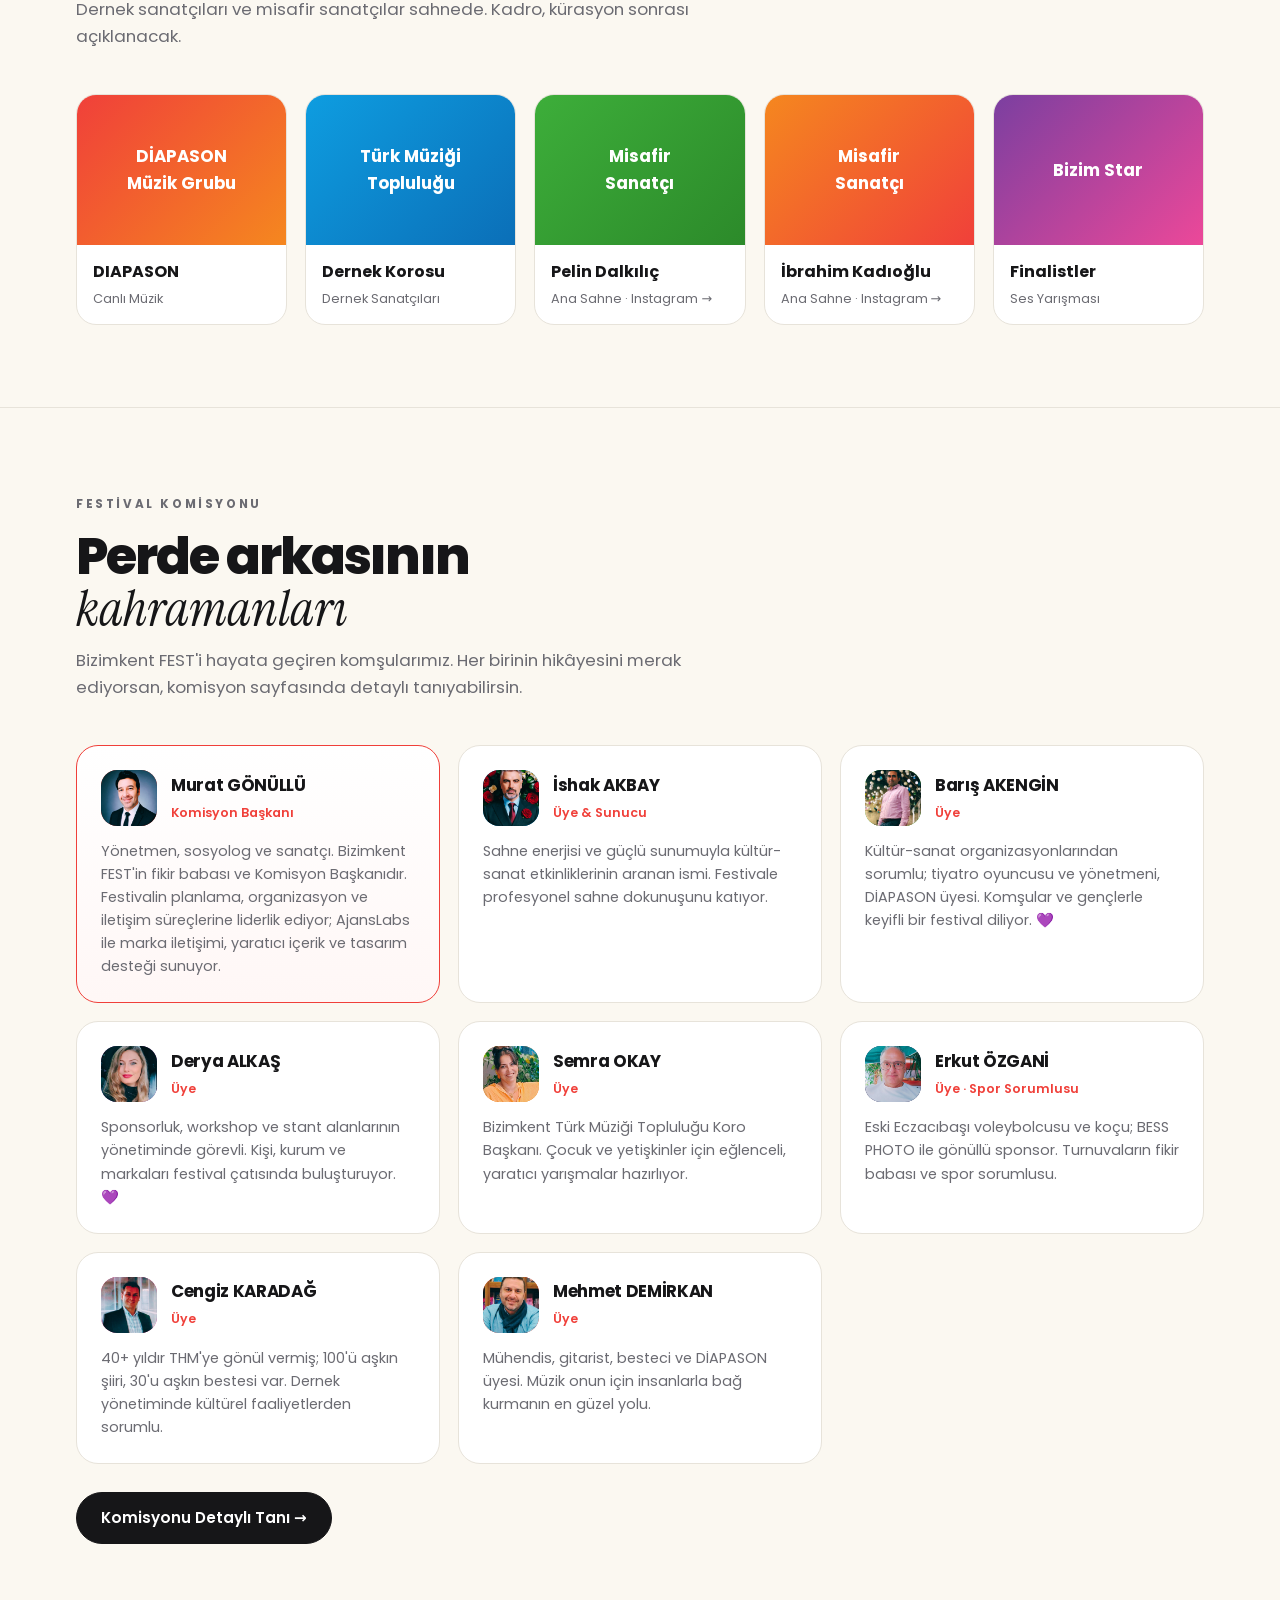
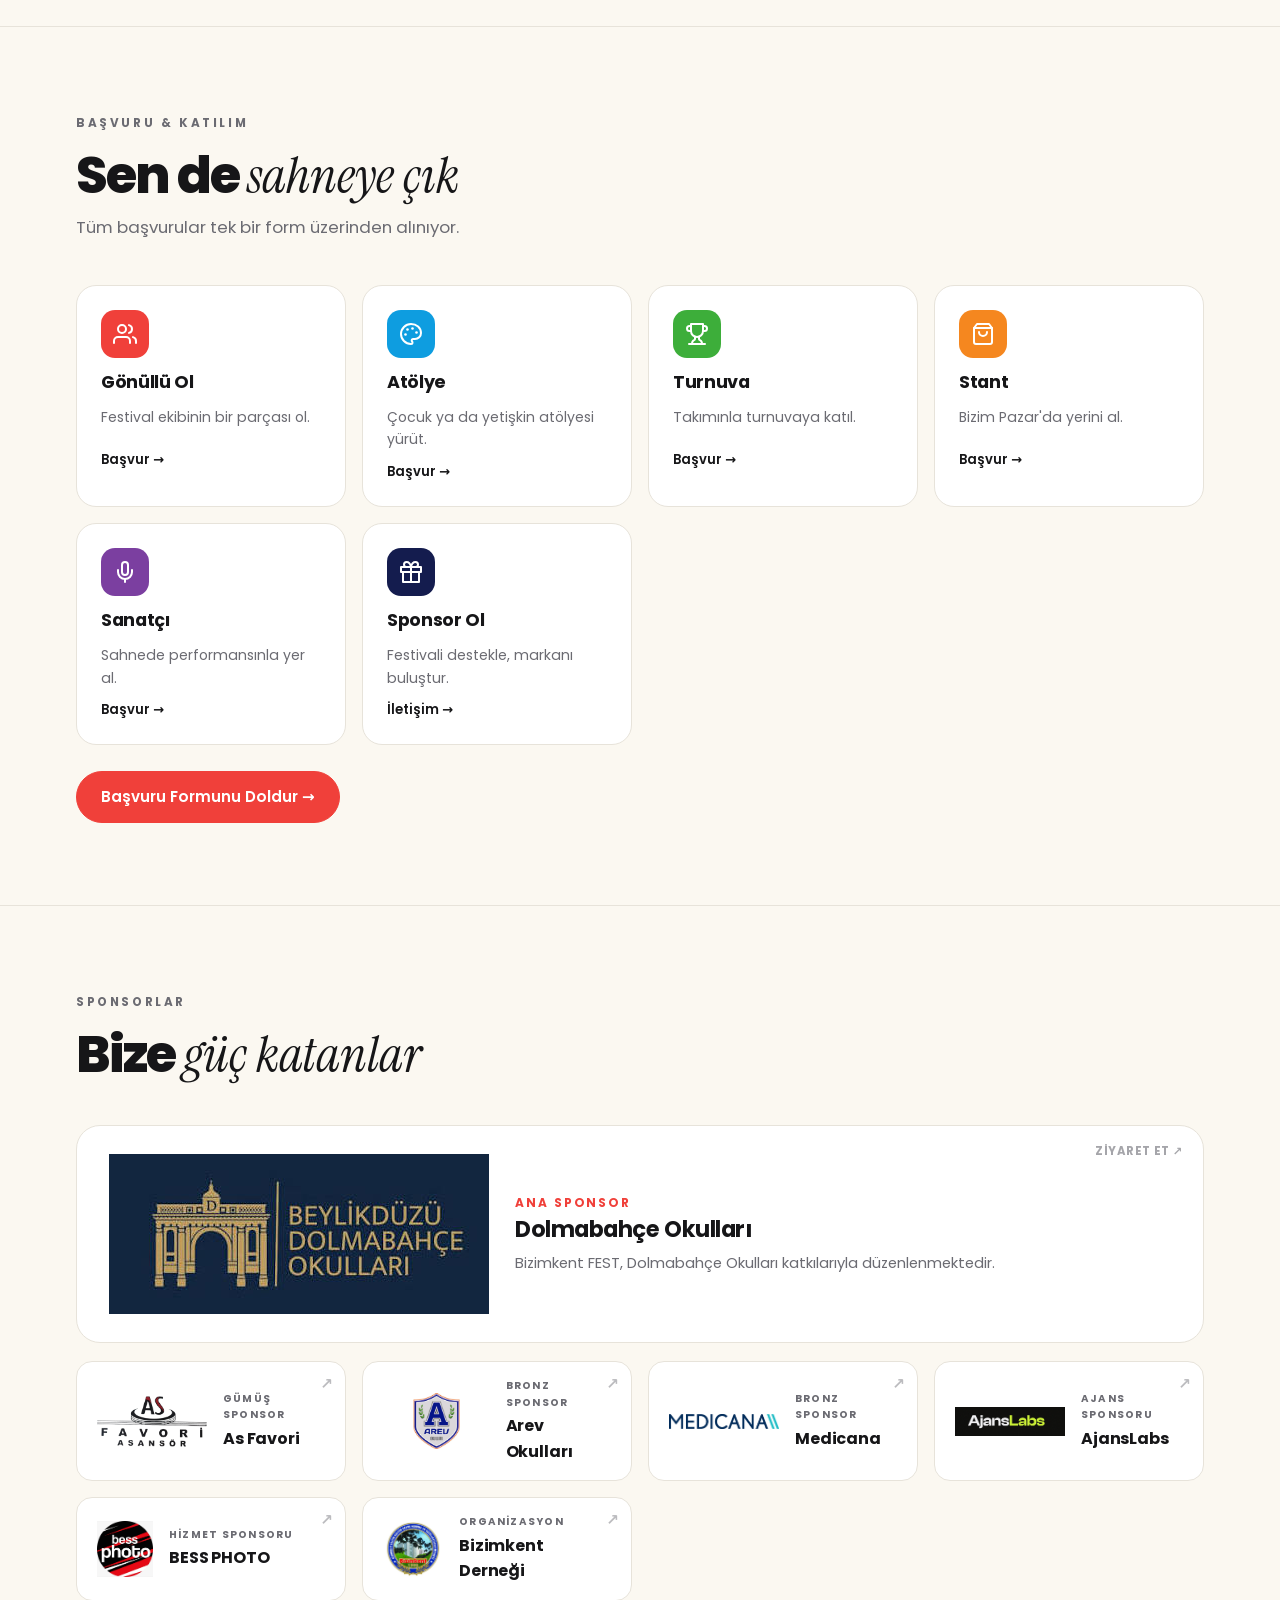
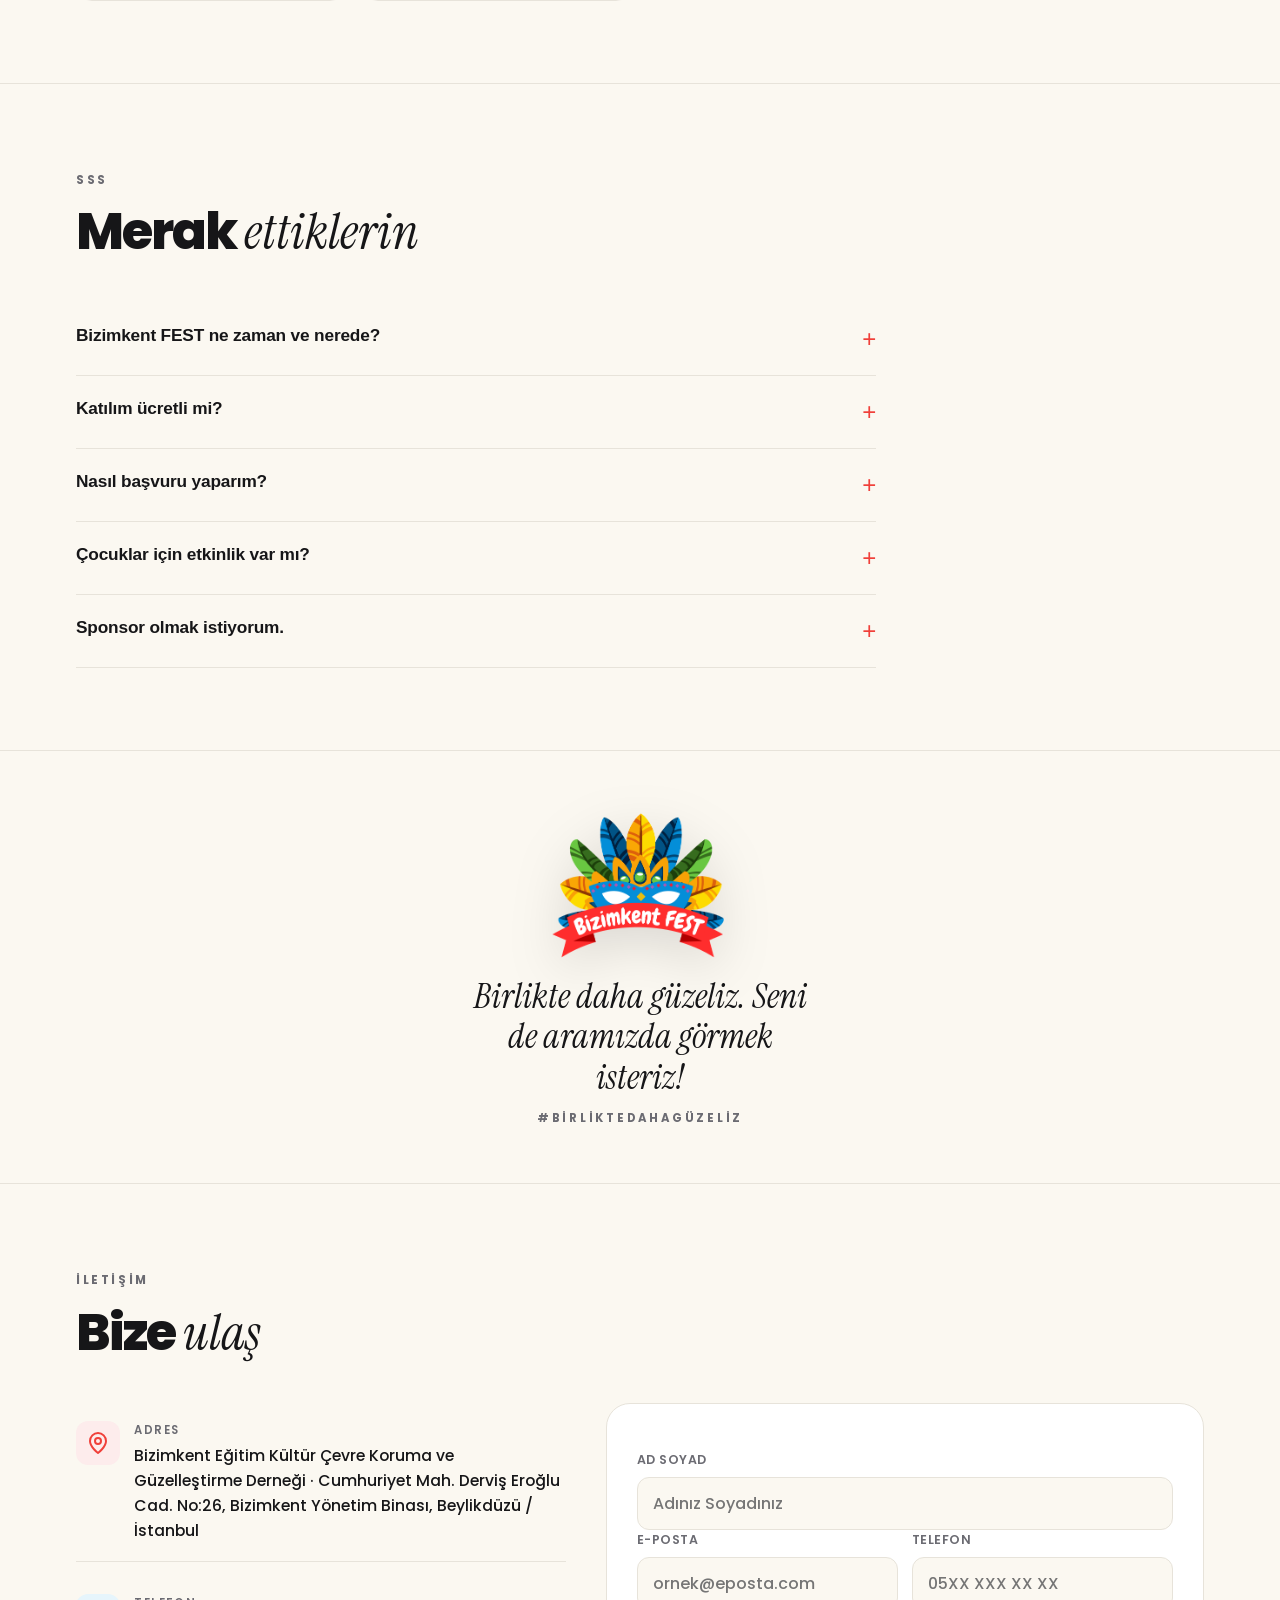
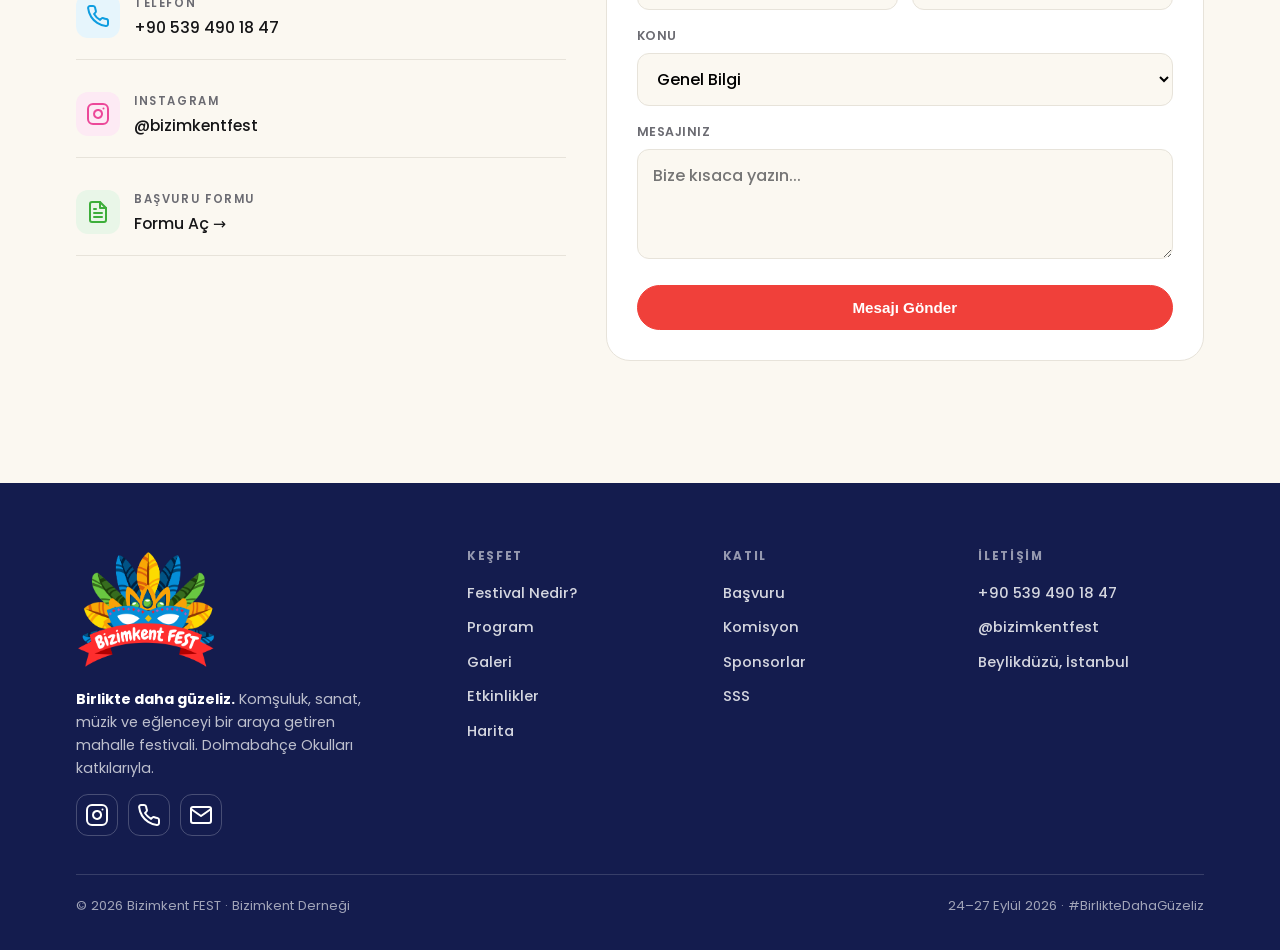
==== commit ab7566a3: "Etkinlik yapılandırılmış verisi düzeltildi ve misafir sanatçılar eklendi - Search Console uyarıları " ====
--- a/index.html
+++ b/index.html
@@ -311,12 +311,25 @@
     "name": "Bizimkent Derneği",
     "url": "https://bizimkentfest.com/"
   },
+  "performer": [
+    {
+      "@type": "Person",
+      "name": "Pelin Dalkılıç",
+      "sameAs": "https://www.instagram.com/pelonaofficial/"
+    },
+    {
+      "@type": "Person",
+      "name": "İbrahim Kadıoğlu",
+      "sameAs": "https://www.instagram.com/ibrahimkadioglu/"
+    }
+  ],
   "offers": {
     "@type": "Offer",
     "price": "0",
     "priceCurrency": "TRY",
     "availability": "https://schema.org/InStock",
-    "url": "https://bizimkentfest.com/"
+    "url": "https://bizimkentfest.com/",
+    "validFrom": "2026-01-01T00:00:00+03:00"
   }
 }
 </script>
@@ -480,7 +493,8 @@
   <div class="grid-min reveal">
     <div class="acard"><div class="top" style="background:linear-gradient(135deg,var(--red),var(--orange))">DİAPASON<br>Müzik Grubu</div><div class="btm"><b>DIAPASON</b><span>Canlı Müzik</span></div></div>
     <div class="acard"><div class="top" style="background:linear-gradient(135deg,var(--blue),#0B6FB8)">Türk Müziği<br>Topluluğu</div><div class="btm"><b>Dernek Korosu</b><span>Dernek Sanatçıları</span></div></div>
-    <div class="acard"><div class="top" style="background:linear-gradient(135deg,var(--green),#2C8A2A)">Misafir<br>Sanatçı</div><div class="btm"><b>Yakında</b><span>Ana Sahne</span></div></div>
+    <a class="acard" href="https://www.instagram.com/pelonaofficial/" target="_blank" rel="noopener"><div class="top" style="background:linear-gradient(135deg,var(--green),#2C8A2A)">Misafir<br>Sanatçı</div><div class="btm"><b>Pelin Dalkılıç</b><span>Ana Sahne · Instagram →</span></div></a>
+    <a class="acard" href="https://www.instagram.com/ibrahimkadioglu/" target="_blank" rel="noopener"><div class="top" style="background:linear-gradient(135deg,var(--orange),var(--red))">Misafir<br>Sanatçı</div><div class="btm"><b>İbrahim Kadıoğlu</b><span>Ana Sahne · Instagram →</span></div></a>
     <div class="acard"><div class="top" style="background:linear-gradient(135deg,var(--purple),var(--pink))">Bizim Star</div><div class="btm"><b>Finalistler</b><span>Ses Yarışması</span></div></div>
   </div>
 </div></section>
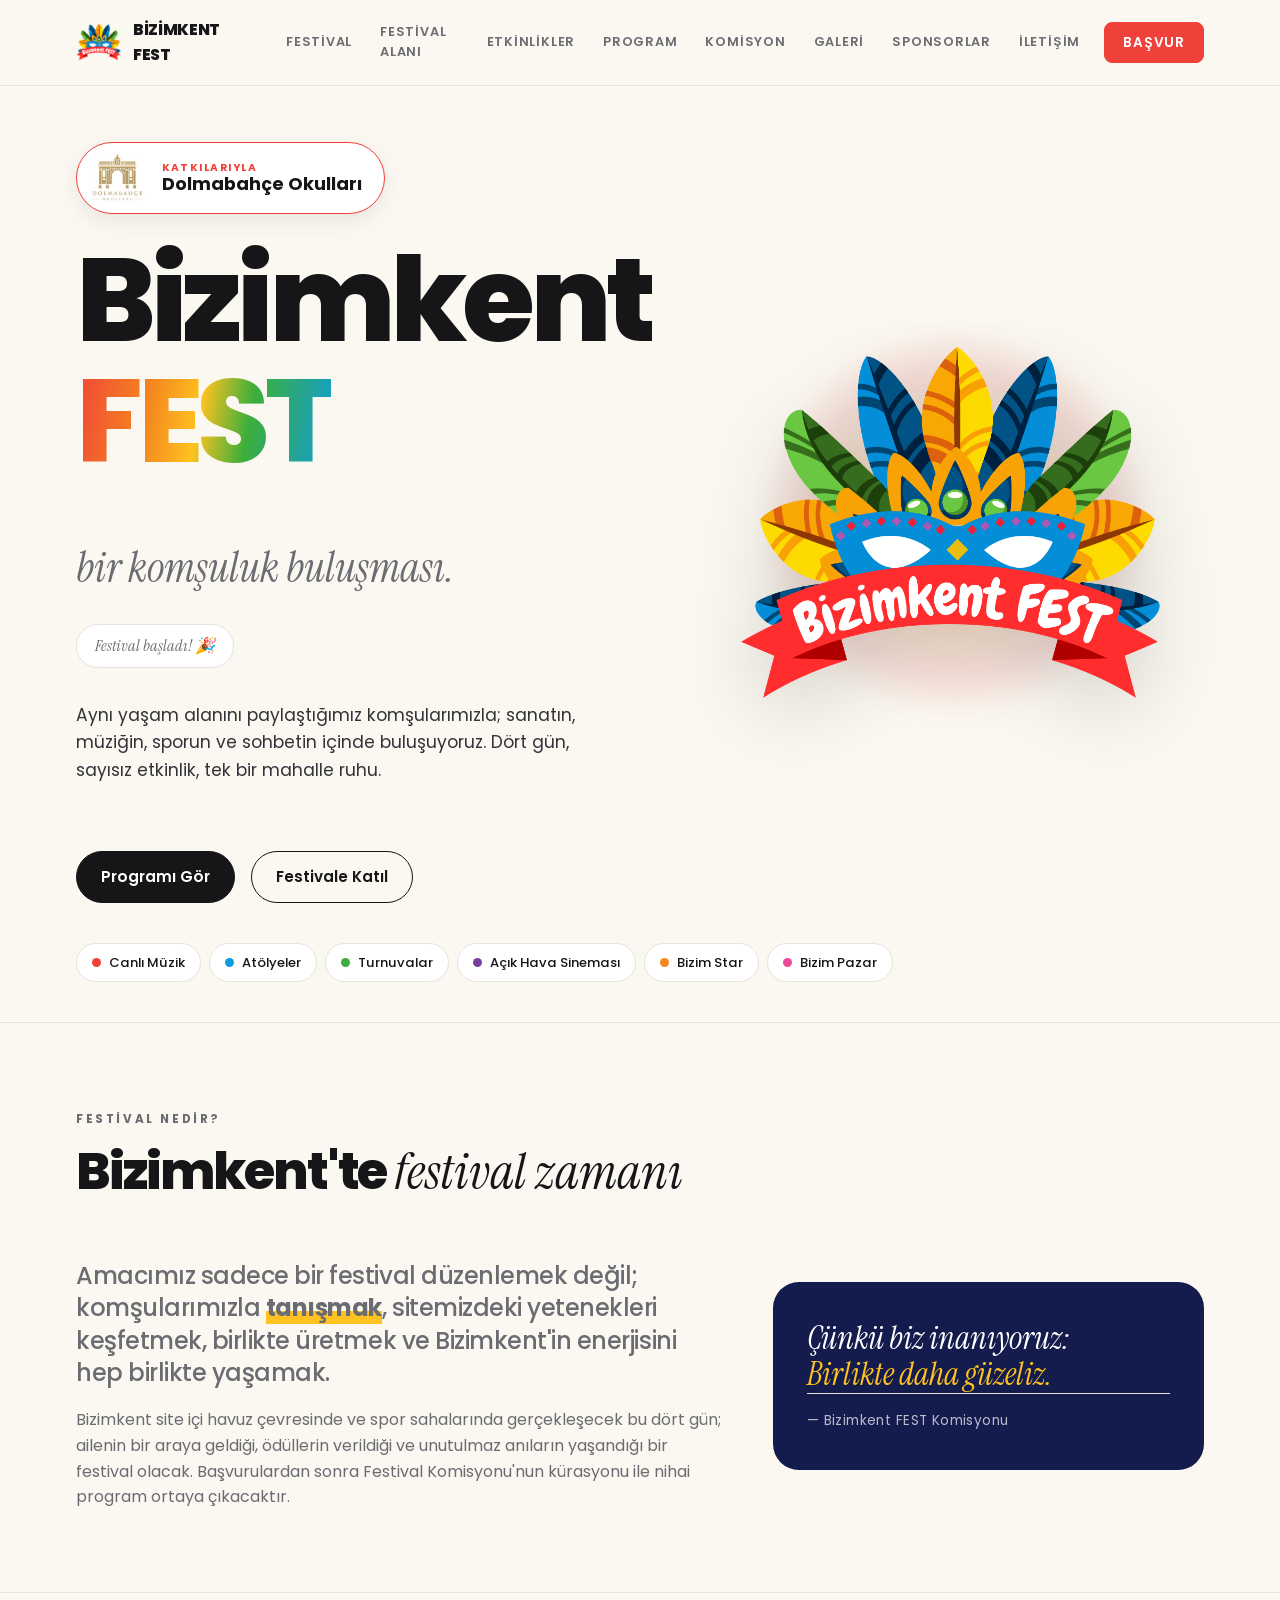
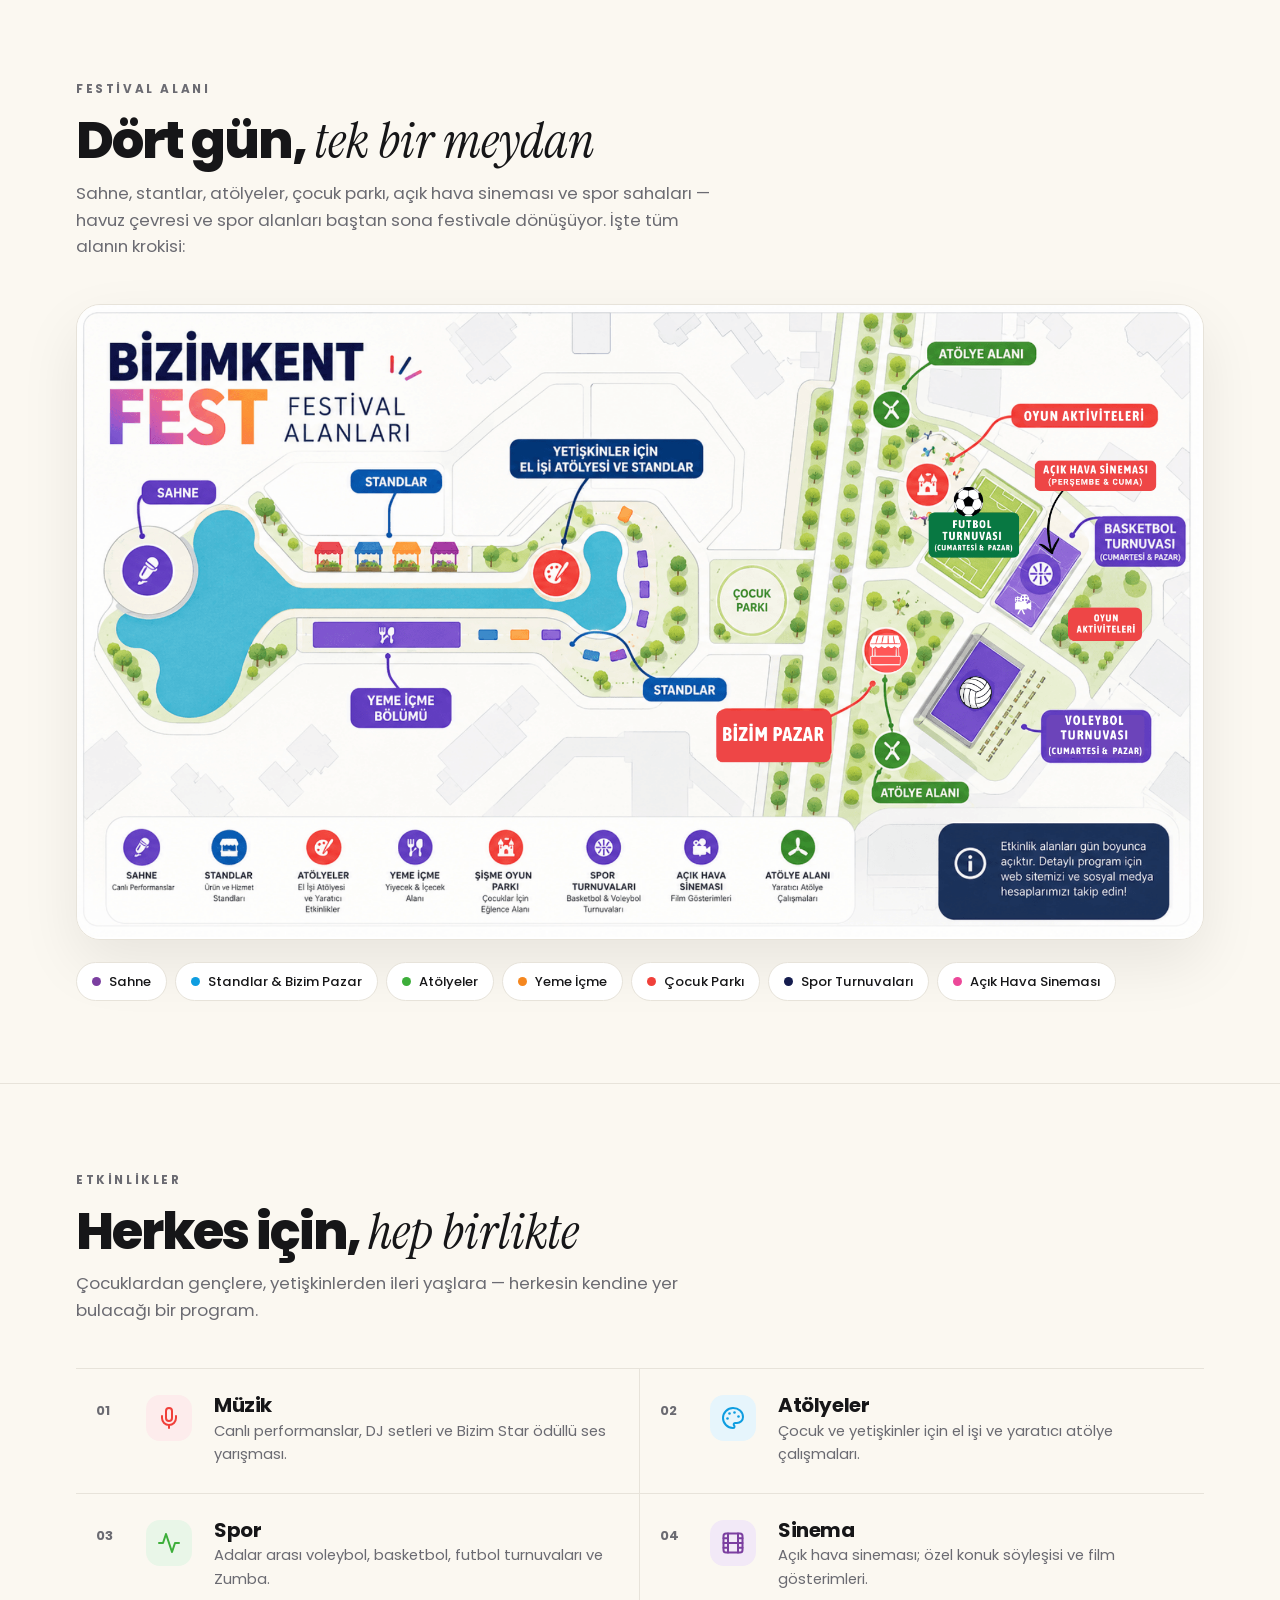
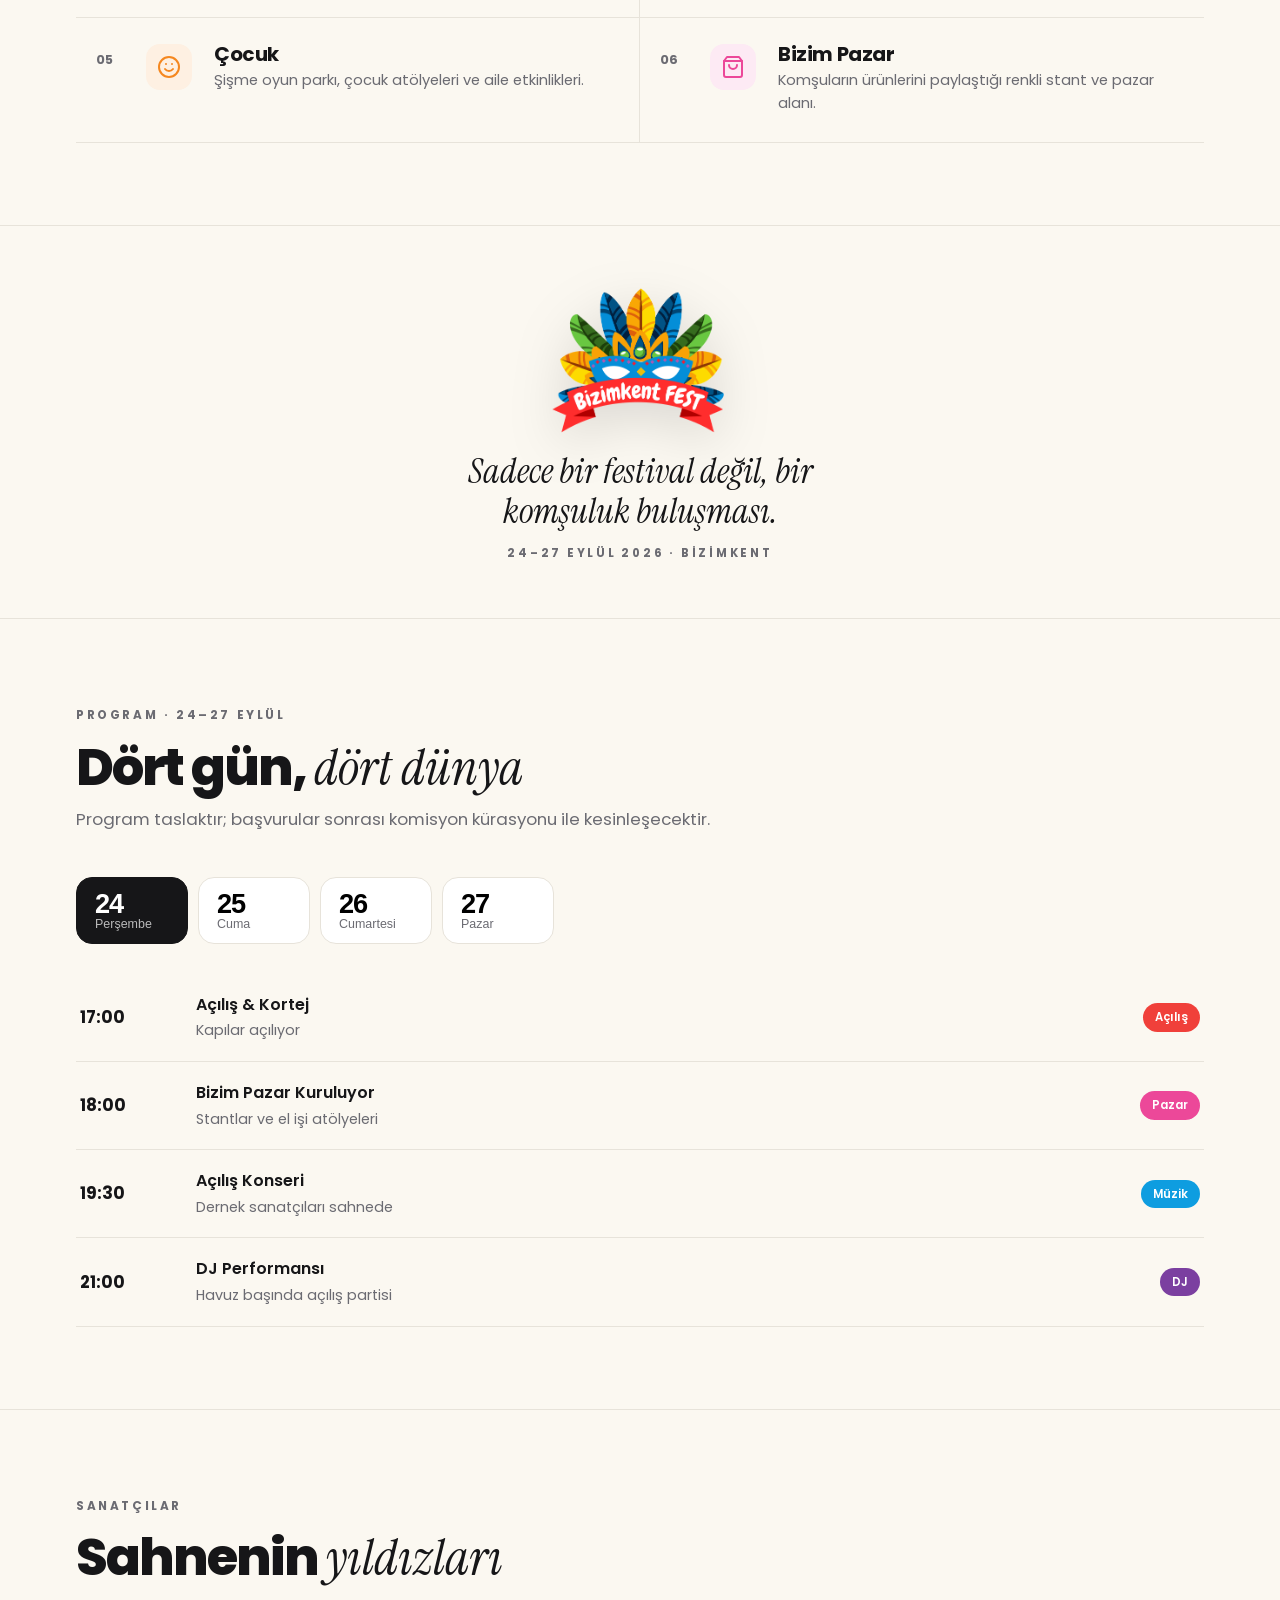
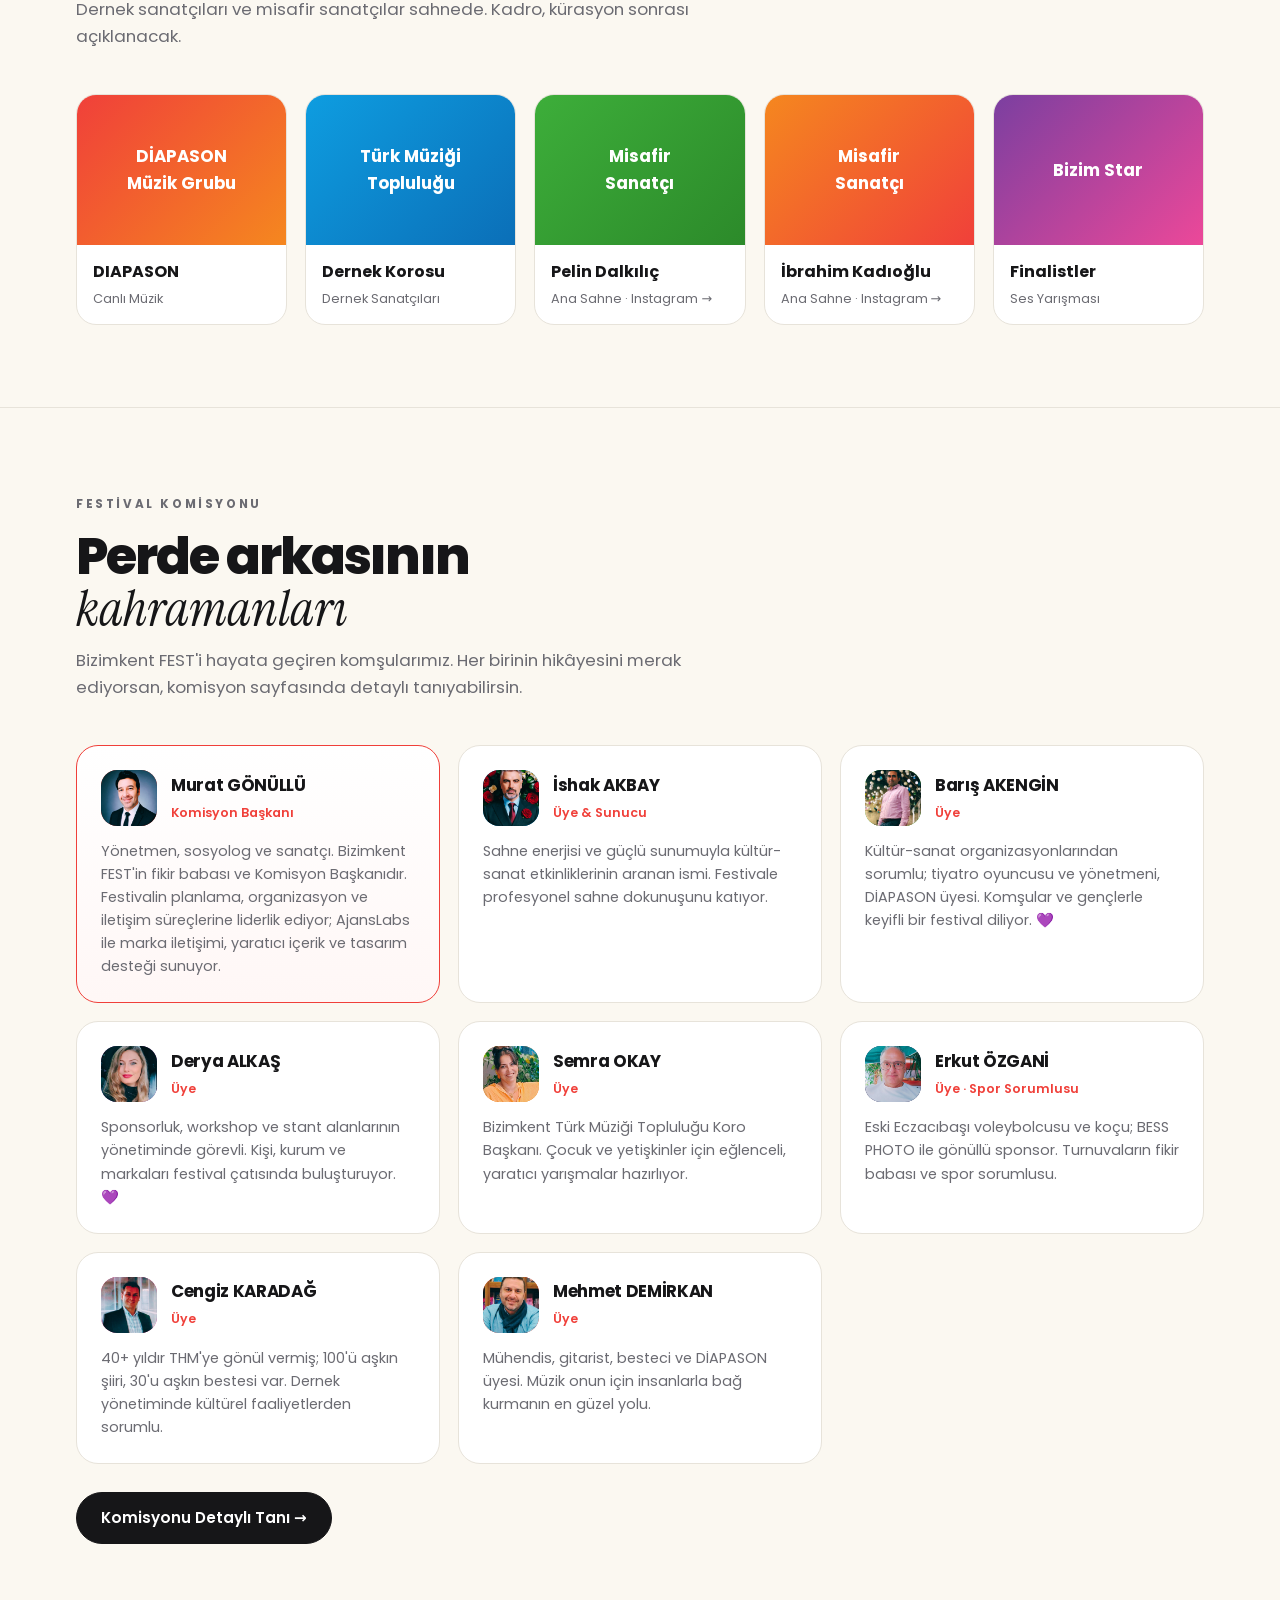
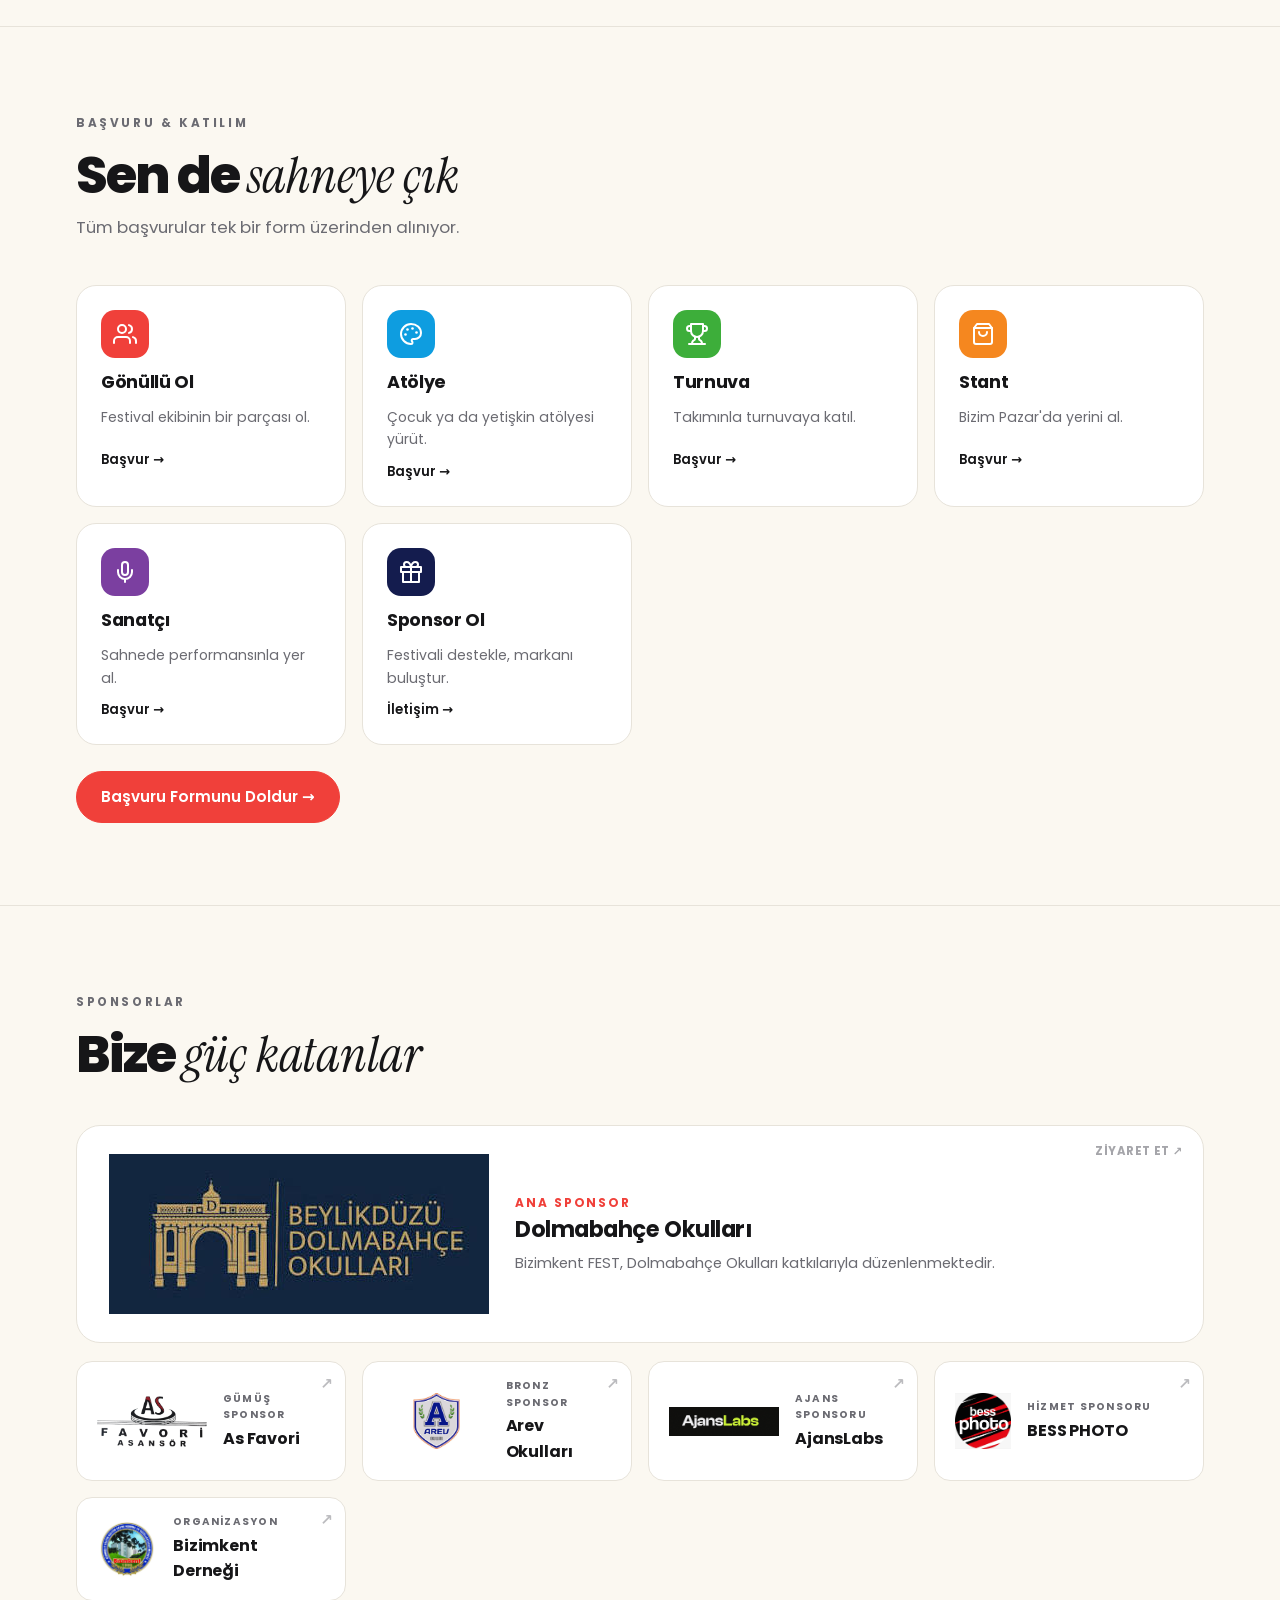
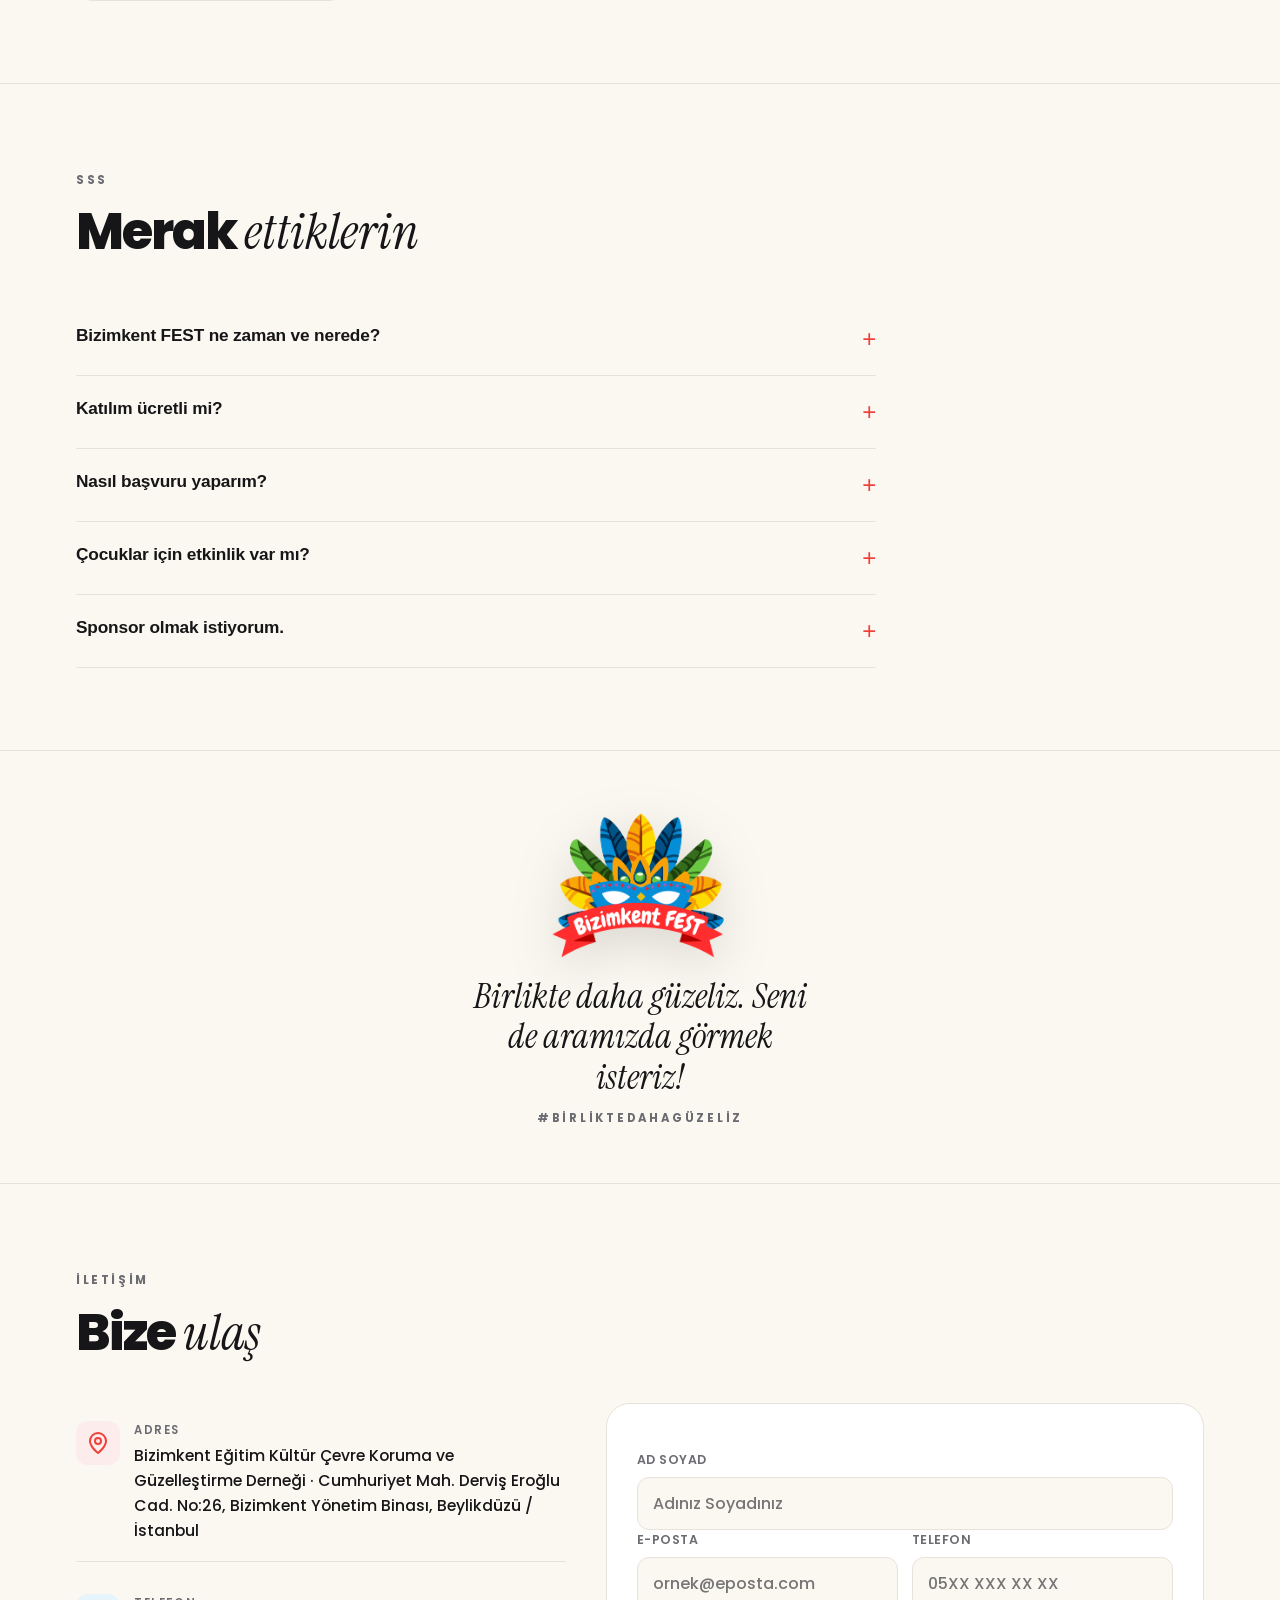
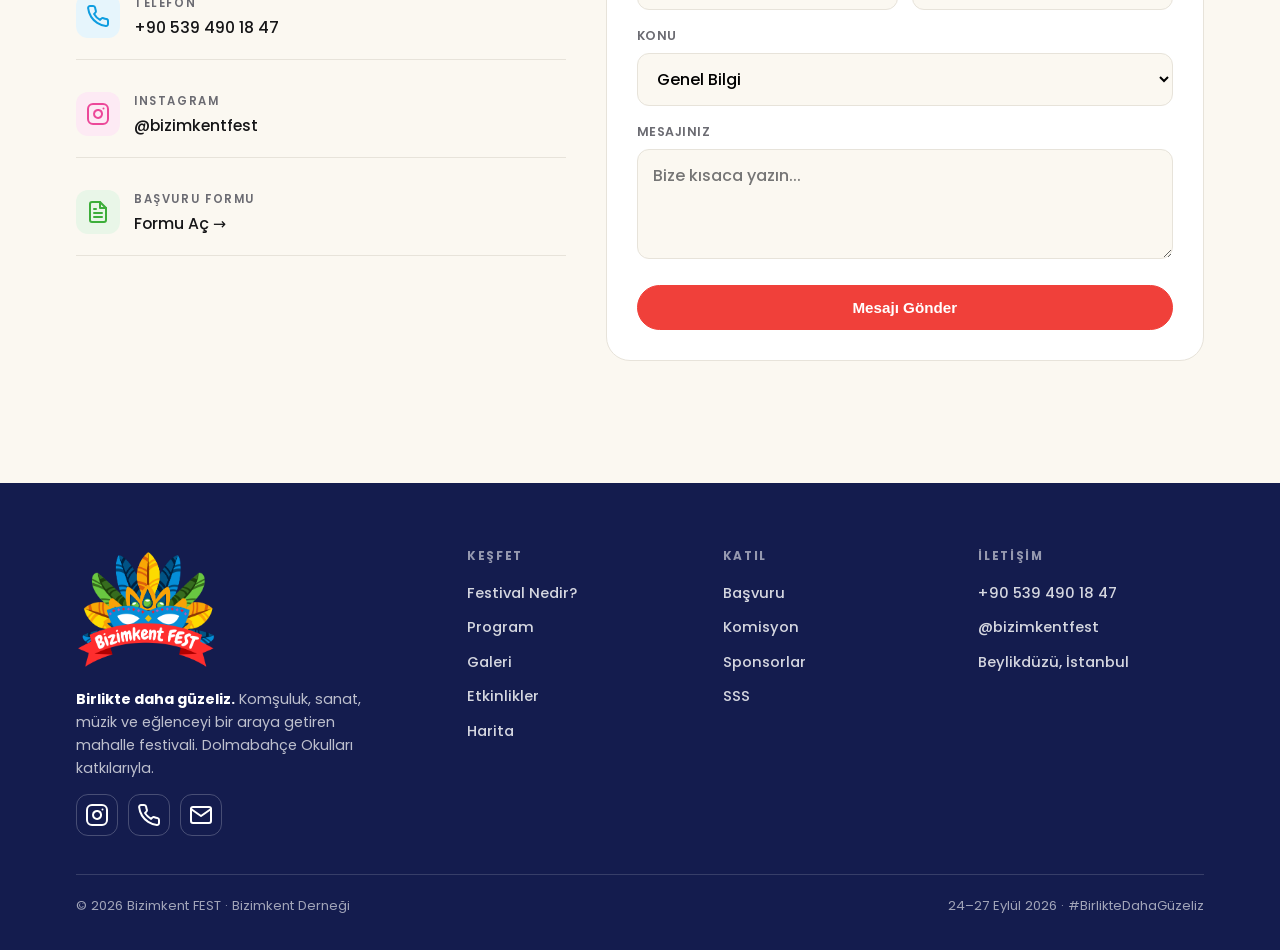
==== commit 08cbf3ba: "Medicana sponsoru siteden kaldırıldı Co-Authored-By: Claude Opus 4.8 <noreply@anthropic.com>" ====
--- a/index.html
+++ b/index.html
@@ -544,7 +544,6 @@
   <div class="sp-grid reveal">
     <a class="sp" href="https://www.asfavoriasansor.com/" target="_blank" rel="noopener"><img src="img/SPONSORLAR/as-favori.png" alt="As Favori"><div class="sp-t"><span>Gümüş Sponsor</span><b>As Favori</b></div></a>
     <a class="sp" href="https://www.arevokullari.com/" target="_blank" rel="noopener"><img src="img/SPONSORLAR/arev-okullari.webp" alt="Arev Okulları"><div class="sp-t"><span>Bronz Sponsor</span><b>Arev Okulları</b></div></a>
-    <a class="sp" href="https://www.medicana.com.tr/international-istanbul" target="_blank" rel="noopener"><img src="img/SPONSORLAR/medicana.png" alt="Medicana"><div class="sp-t"><span>Bronz Sponsor</span><b>Medicana</b></div></a>
     <a class="sp" href="https://www.ajanslabs.com/" target="_blank" rel="noopener"><img src="img/SPONSORLAR/ajanslabs.png" alt="AjansLabs"><div class="sp-t"><span>Ajans Sponsoru</span><b>AjansLabs</b></div></a>
     <a class="sp" href="https://www.instagram.com/bessphoto66/" target="_blank" rel="noopener"><img src="img/SPONSORLAR/bess-photo.jpg" alt="BESS PHOTO"><div class="sp-t"><span>Hizmet Sponsoru</span><b>BESS PHOTO</b></div></a>
     <a class="sp" href="https://www.bizimkentdernek.org/" target="_blank" rel="noopener"><img src="img/bizimkent-dernek-logo.png" alt="Bizimkent Derneği"><div class="sp-t"><span>Organizasyon</span><b>Bizimkent Derneği</b></div></a>
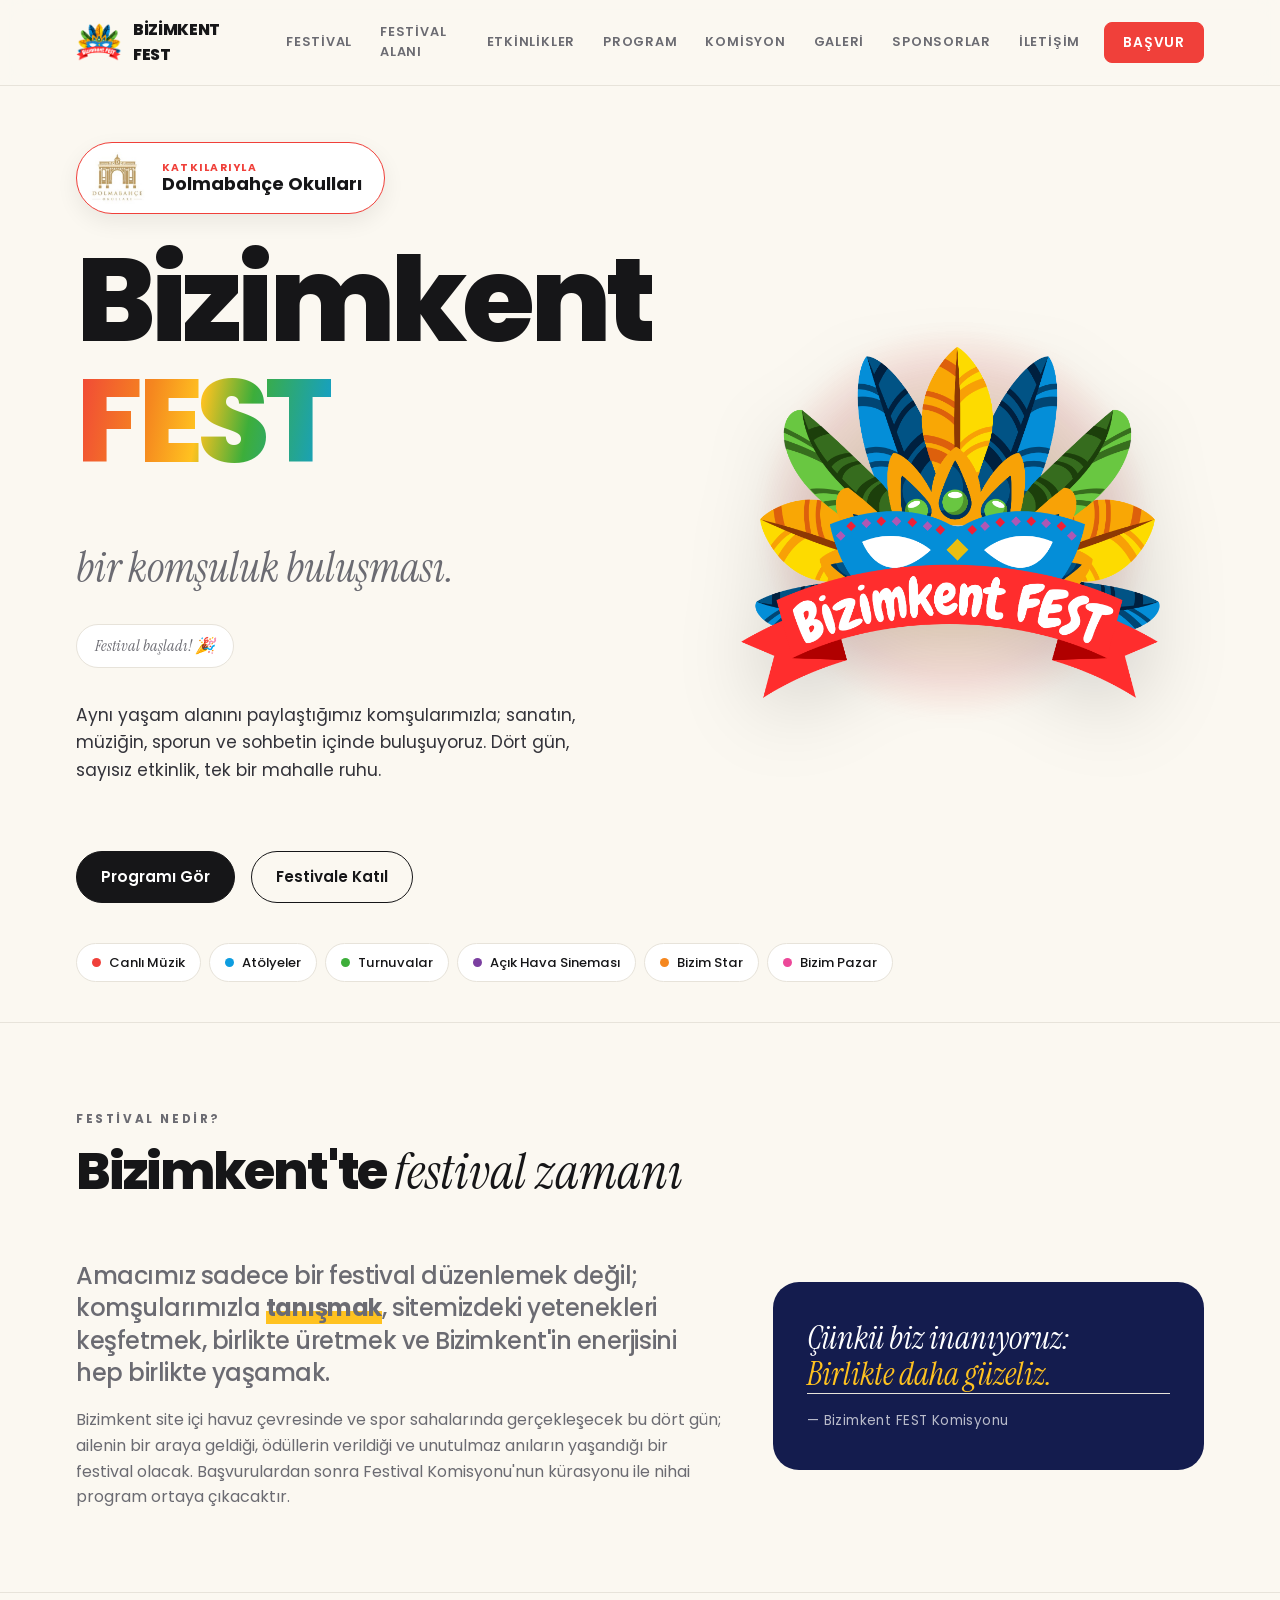
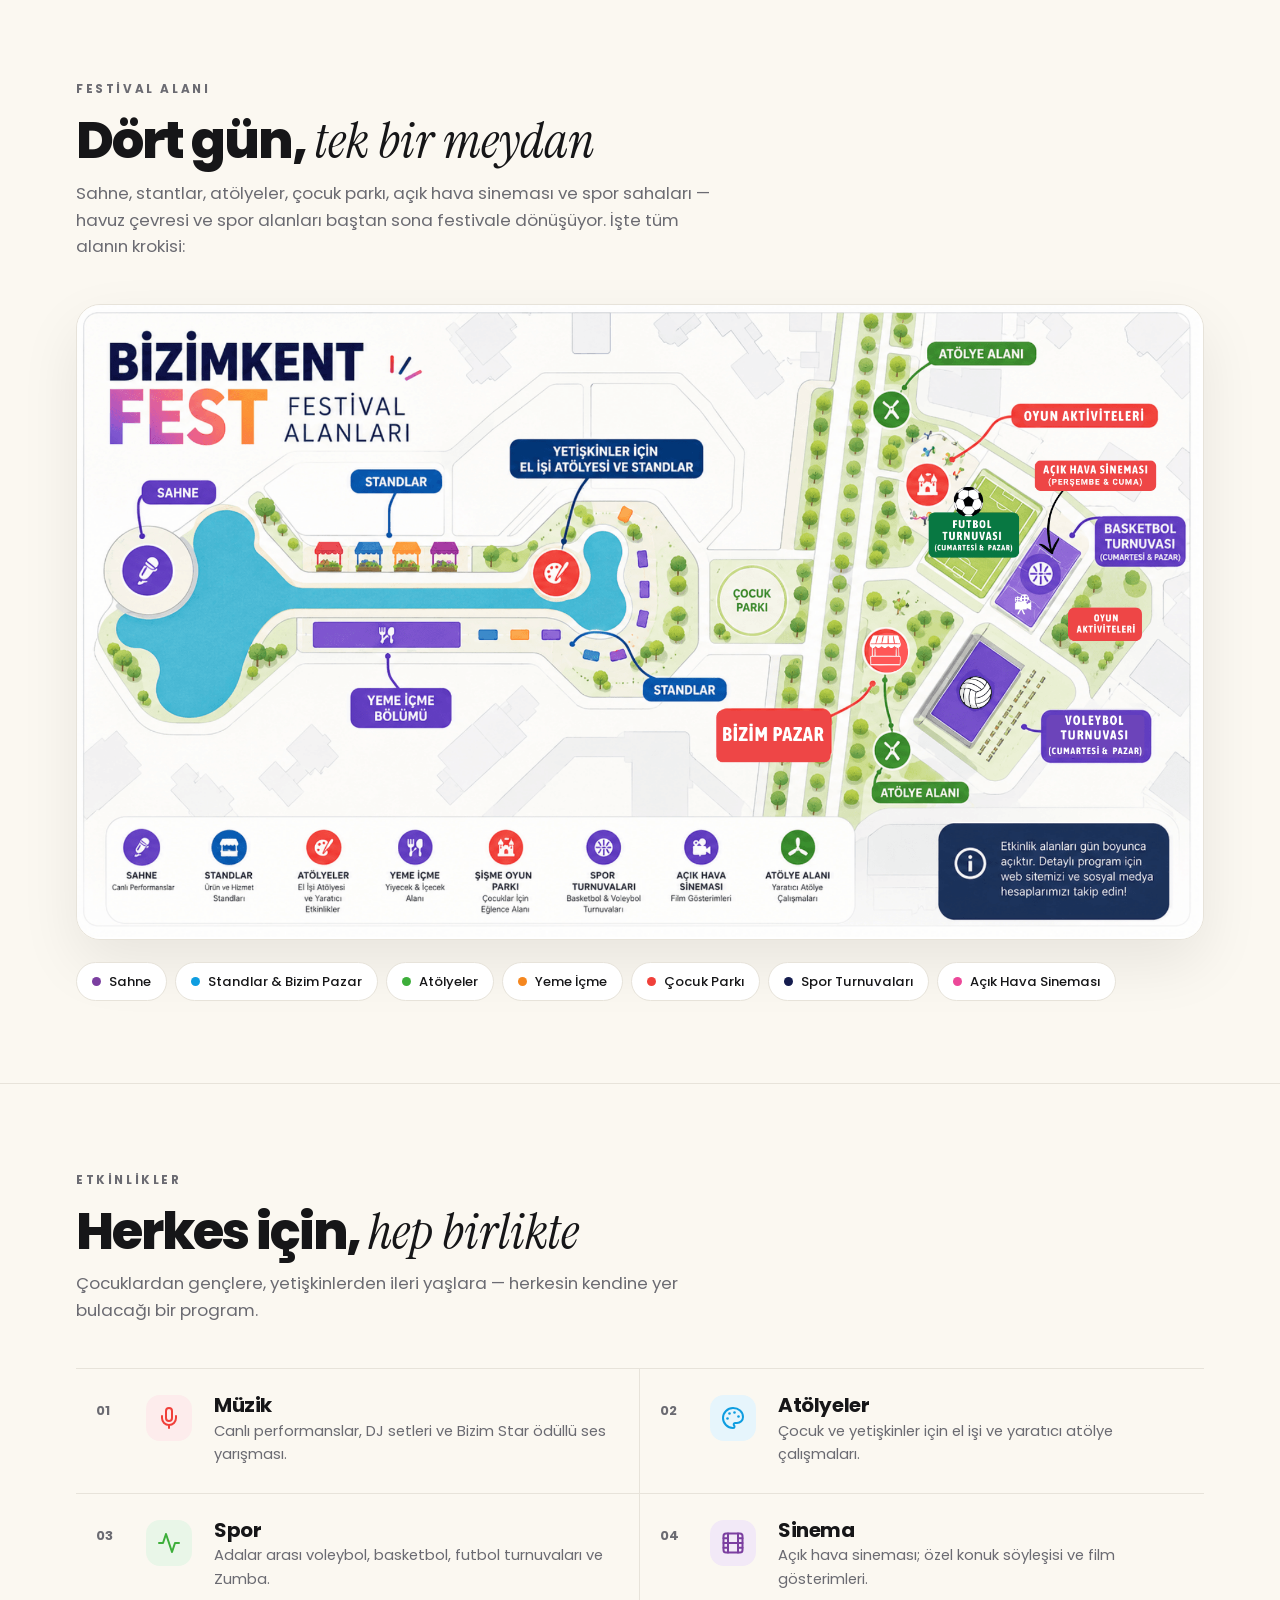
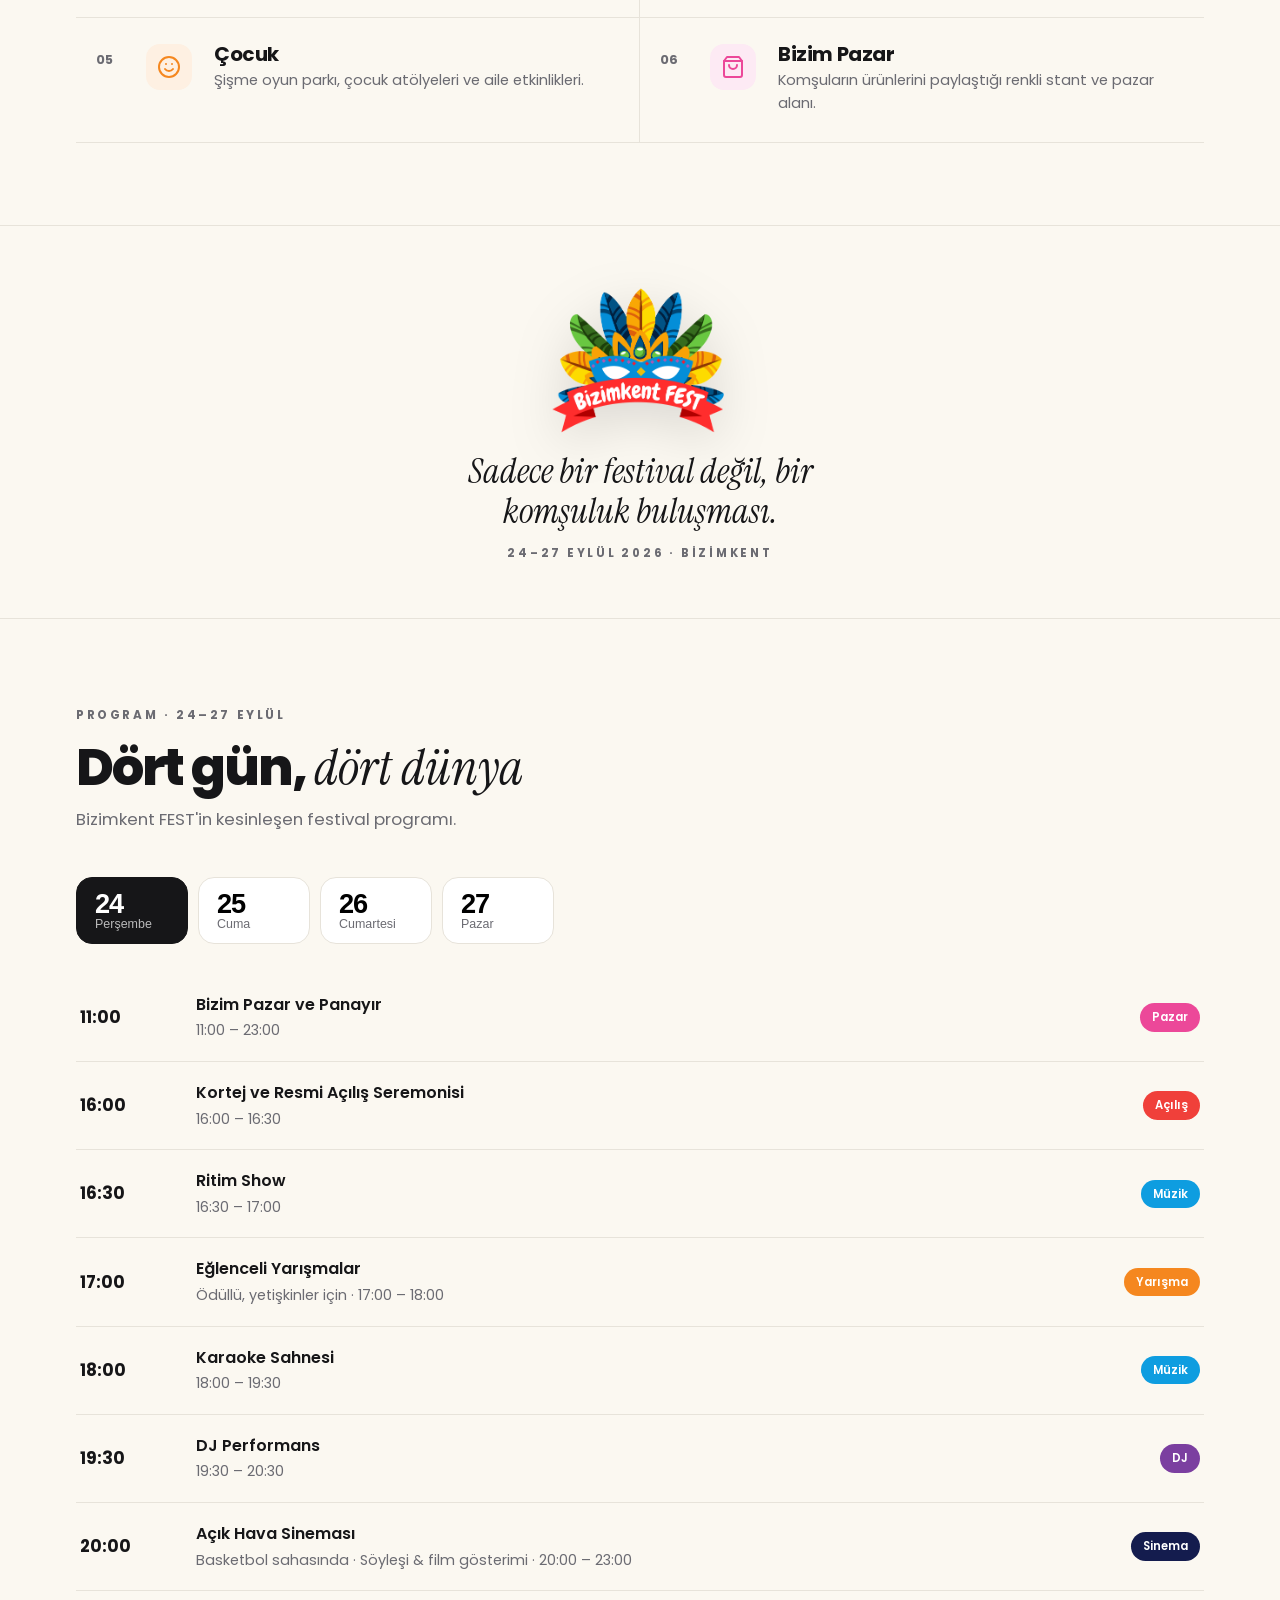
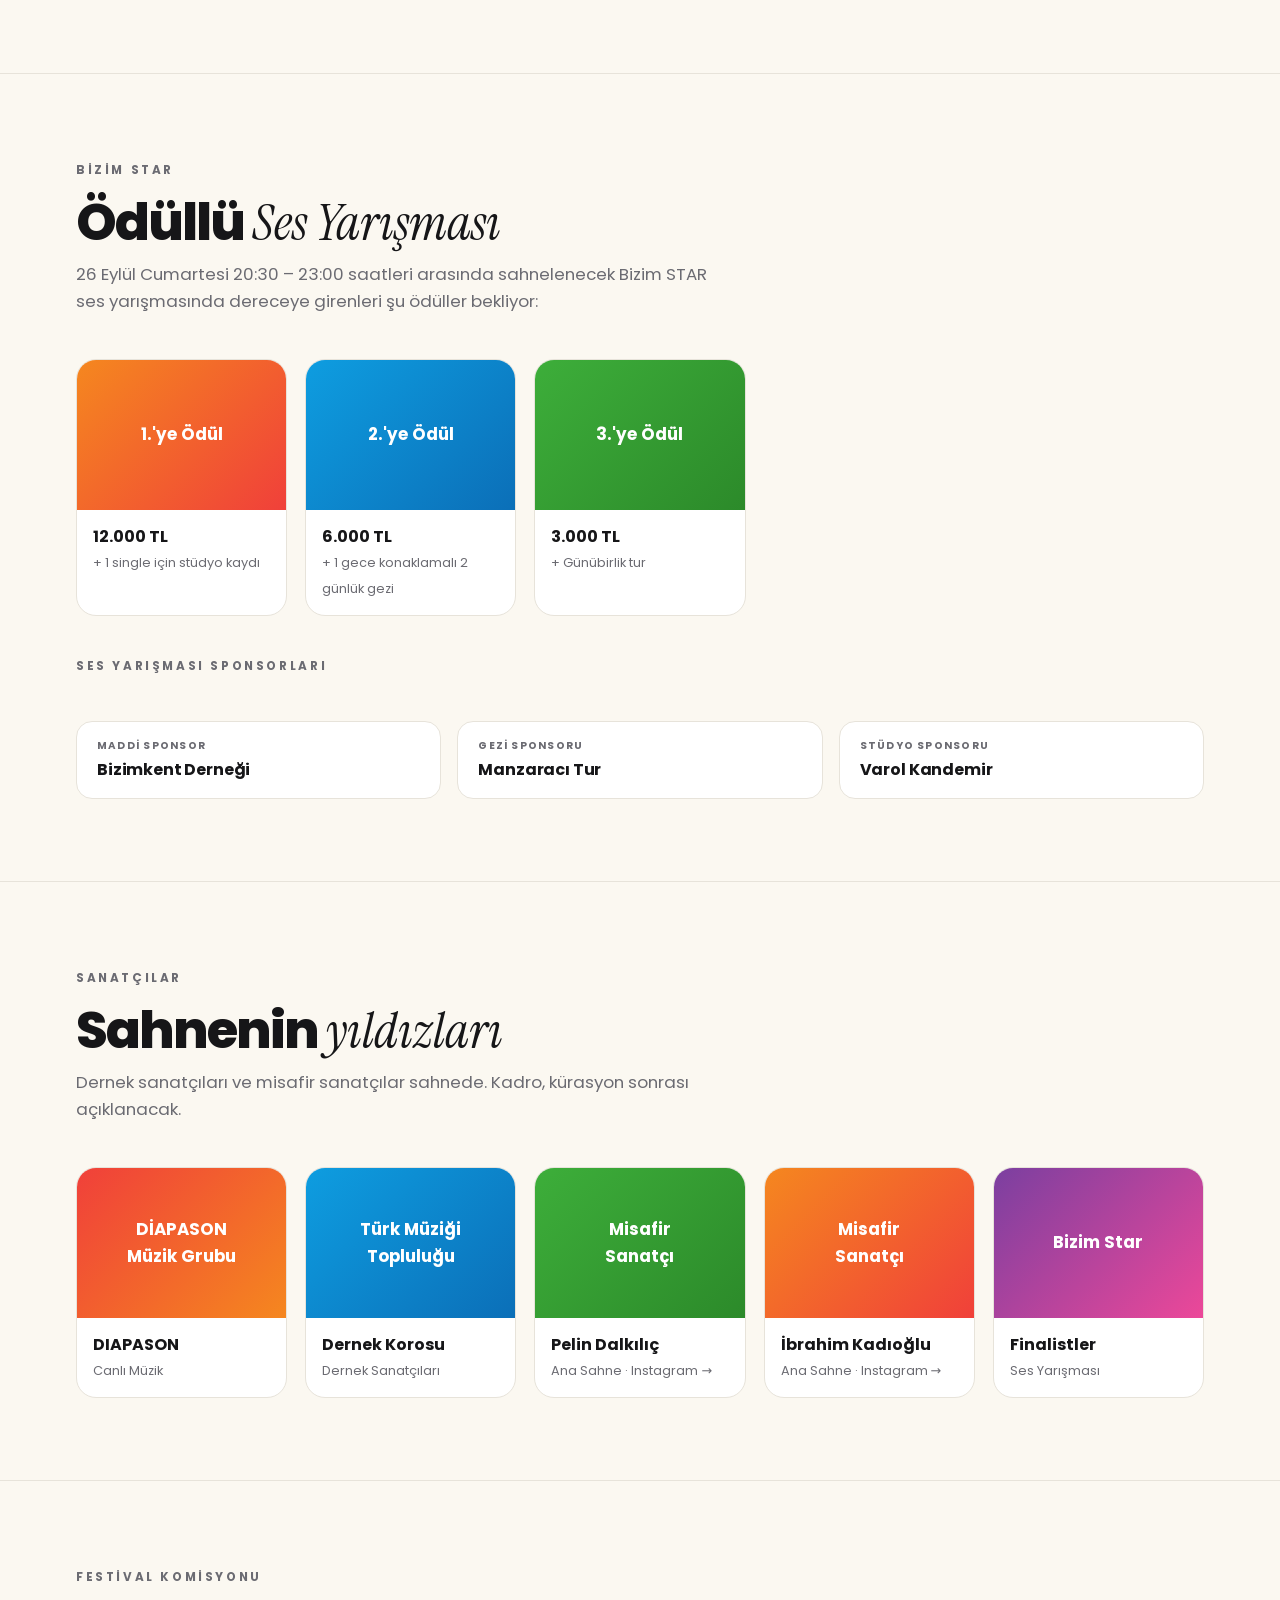
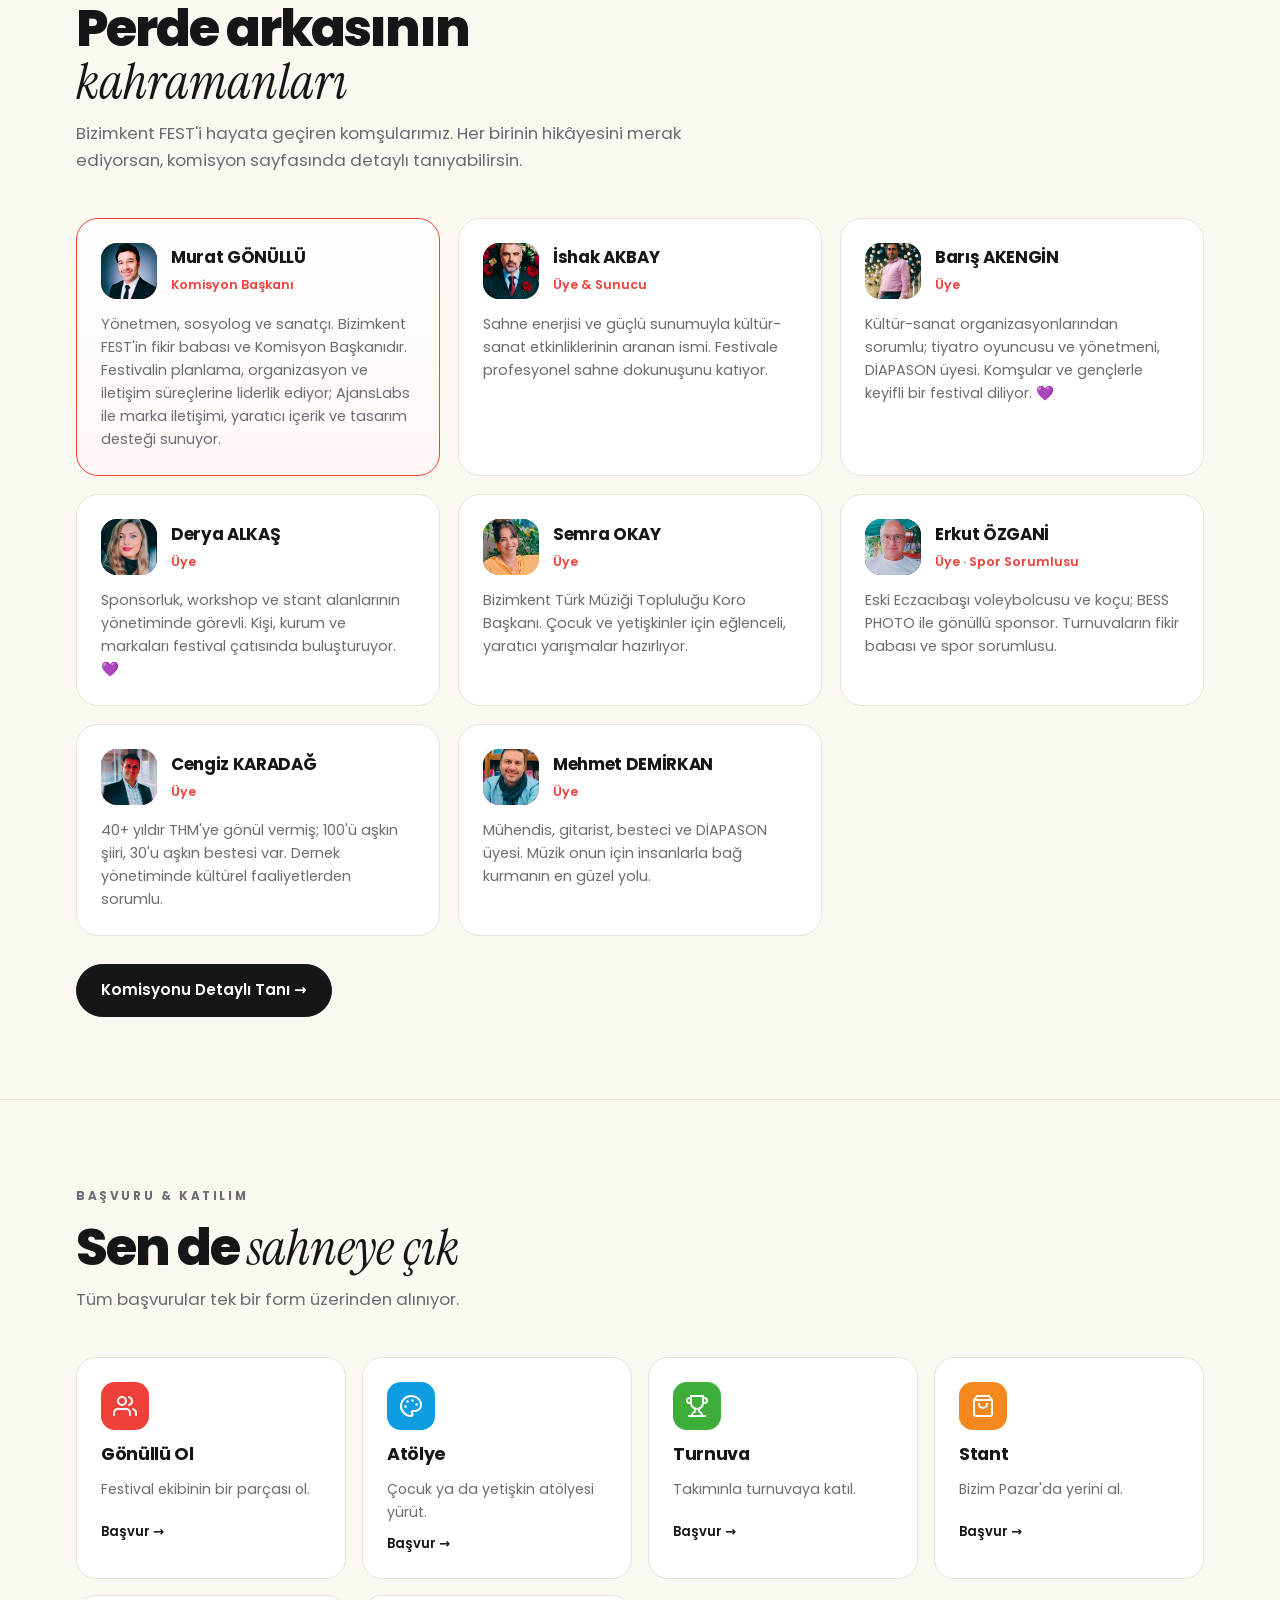
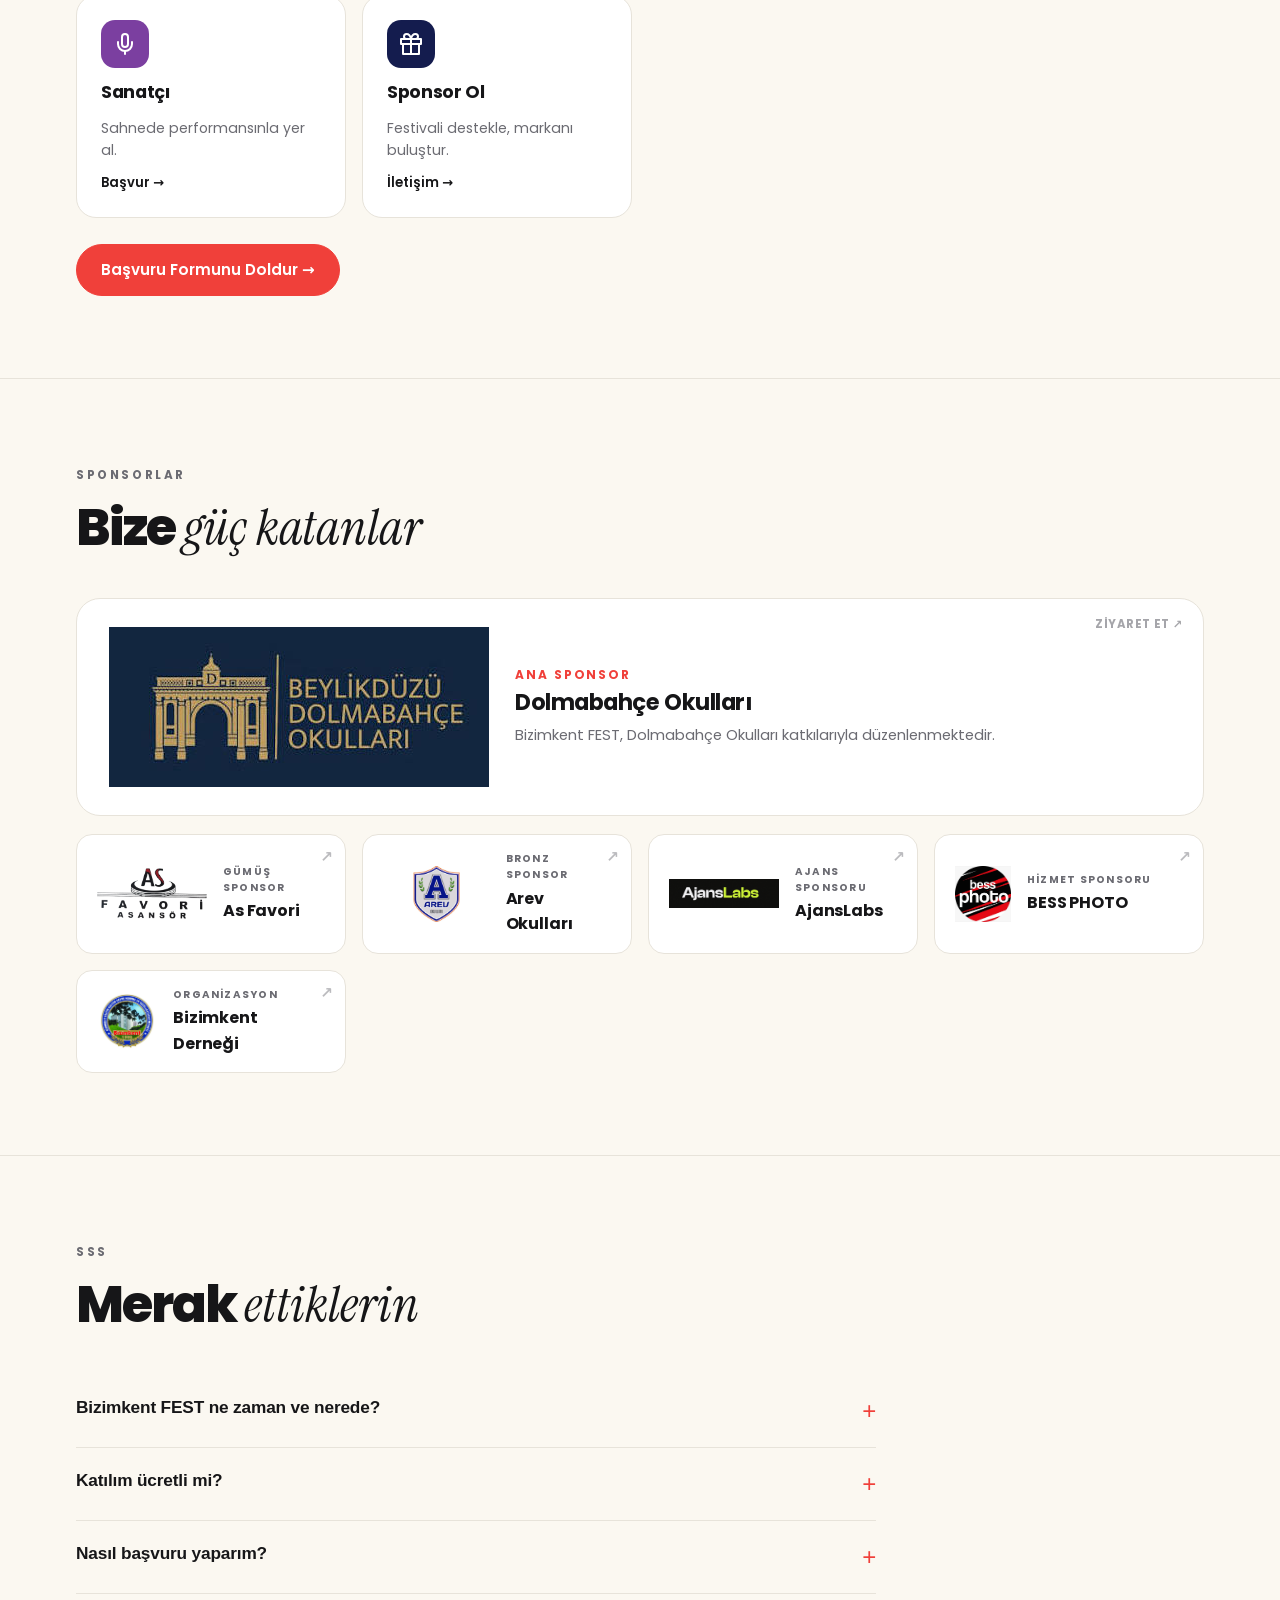
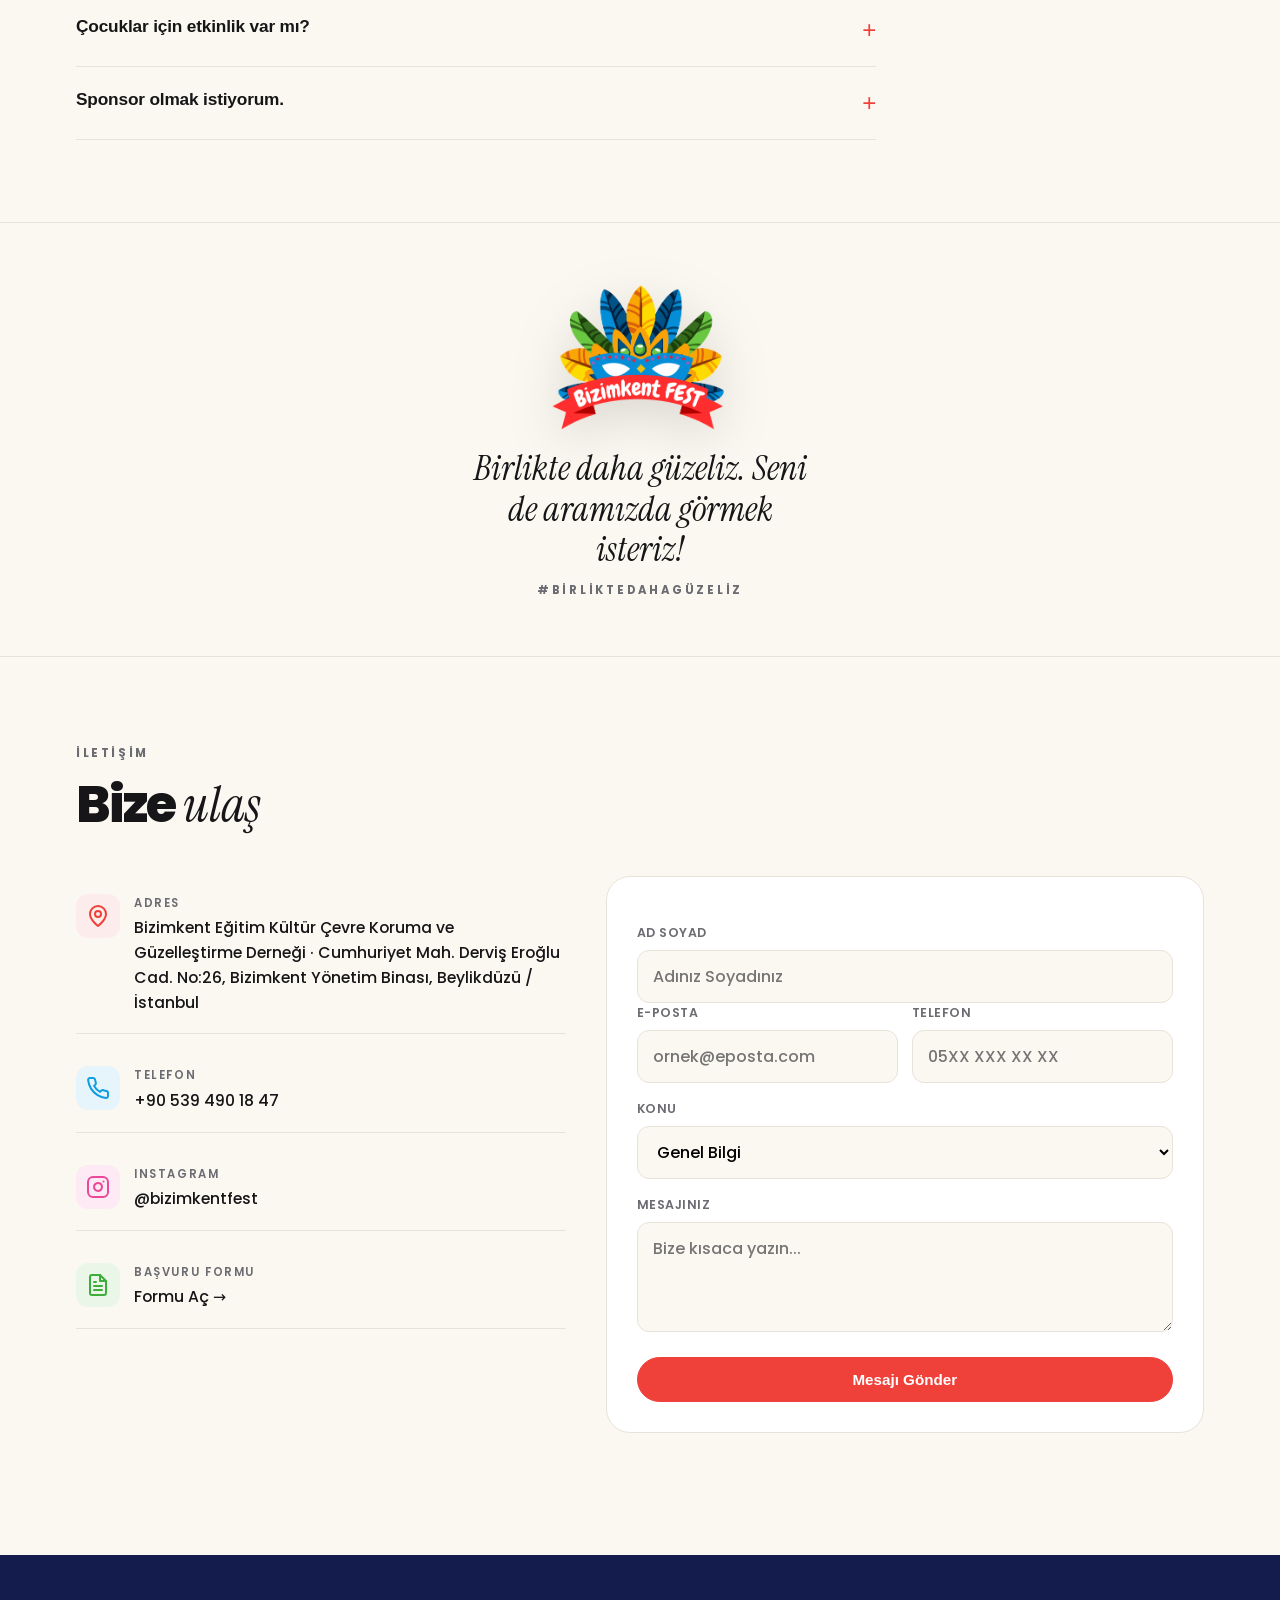
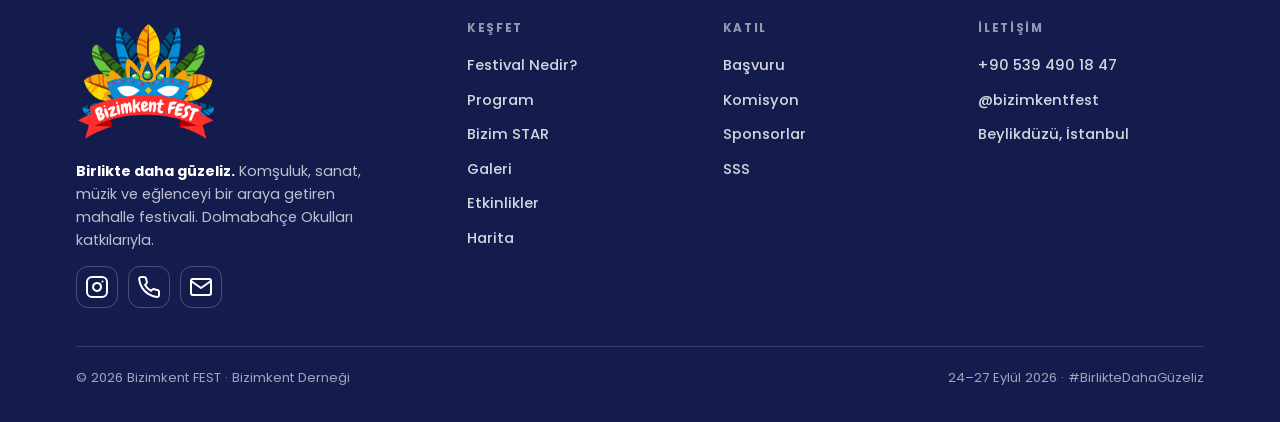
==== commit 5a510446: "Festival programını güncelle, Bizim STAR ödüllerini ekle Program sekmelerine 24-27 Eylül günlerinin " ====
--- a/index.html
+++ b/index.html
@@ -450,7 +450,7 @@
 <section class="sec" id="program"><div class="wrap">
   <div class="sec-head reveal"><span class="eyebrow">Program · 24–27 Eylül</span>
     <h2>Dört gün, <span class="em">dört dünya</span></h2>
-    <p>Program taslaktır; başvurular sonrası komisyon kürasyonu ile kesinleşecektir.</p></div>
+    <p>Bizimkent FEST'in kesinleşen festival programı.</p></div>
   <div class="tabs reveal" id="tabs">
     <button class="tab active" data-d="0"><div class="dnum">24</div><div class="dday">Perşembe</div></button>
     <button class="tab" data-d="1"><div class="dnum">25</div><div class="dday">Cuma</div></button>
@@ -459,29 +459,59 @@
   </div>
   <div class="reveal">
     <div class="panel active" data-d="0">
-      <div class="slot"><span class="t">17:00</span><div class="e"><b>Açılış & Kortej</b><span>Kapılar açılıyor</span></div><span class="badge" style="background:var(--red)">Açılış</span></div>
-      <div class="slot"><span class="t">18:00</span><div class="e"><b>Bizim Pazar Kuruluyor</b><span>Stantlar ve el işi atölyeleri</span></div><span class="badge" style="background:var(--pink)">Pazar</span></div>
-      <div class="slot"><span class="t">19:30</span><div class="e"><b>Açılış Konseri</b><span>Dernek sanatçıları sahnede</span></div><span class="badge" style="background:var(--blue)">Müzik</span></div>
-      <div class="slot"><span class="t">21:00</span><div class="e"><b>DJ Performansı</b><span>Havuz başında açılış partisi</span></div><span class="badge" style="background:var(--purple)">DJ</span></div>
+      <div class="slot"><span class="t">11:00</span><div class="e"><b>Bizim Pazar ve Panayır</b><span>11:00 – 23:00</span></div><span class="badge" style="background:var(--pink)">Pazar</span></div>
+      <div class="slot"><span class="t">16:00</span><div class="e"><b>Kortej ve Resmi Açılış Seremonisi</b><span>16:00 – 16:30</span></div><span class="badge" style="background:var(--red)">Açılış</span></div>
+      <div class="slot"><span class="t">16:30</span><div class="e"><b>Ritim Show</b><span>16:30 – 17:00</span></div><span class="badge" style="background:var(--blue)">Müzik</span></div>
+      <div class="slot"><span class="t">17:00</span><div class="e"><b>Eğlenceli Yarışmalar</b><span>Ödüllü, yetişkinler için · 17:00 – 18:00</span></div><span class="badge" style="background:var(--orange)">Yarışma</span></div>
+      <div class="slot"><span class="t">18:00</span><div class="e"><b>Karaoke Sahnesi</b><span>18:00 – 19:30</span></div><span class="badge" style="background:var(--blue)">Müzik</span></div>
+      <div class="slot"><span class="t">19:30</span><div class="e"><b>DJ Performans</b><span>19:30 – 20:30</span></div><span class="badge" style="background:var(--purple)">DJ</span></div>
+      <div class="slot"><span class="t">20:00</span><div class="e"><b>Açık Hava Sineması</b><span>Basketbol sahasında · Söyleşi & film gösterimi · 20:00 – 23:00</span></div><span class="badge" style="background:var(--navy)">Sinema</span></div>
     </div>
     <div class="panel" data-d="1">
-      <div class="slot"><span class="t">16:00</span><div class="e"><b>Çocuk Atölyeleri</b><span>Yaratıcı atölye alanı</span></div><span class="badge" style="background:var(--orange)">Çocuk</span></div>
-      <div class="slot"><span class="t">18:00</span><div class="e"><b>Talk Show & Söyleşi</b><span>Özel konuk sohbeti</span></div><span class="badge" style="background:var(--navy)">Söyleşi</span></div>
-      <div class="slot"><span class="t">20:00</span><div class="e"><b>Bizim Star — Elemeler</b><span>Ödüllü ses yarışması</span></div><span class="badge" style="background:var(--red)">Yarışma</span></div>
-      <div class="slot"><span class="t">21:30</span><div class="e"><b>Açık Hava Sineması</b><span>Cuma özel gösterimi</span></div><span class="badge" style="background:var(--purple)">Sinema</span></div>
+      <div class="slot"><span class="t">11:00</span><div class="e"><b>Bizim Pazar ve Panayır</b><span>11:00 – 23:00</span></div><span class="badge" style="background:var(--pink)">Pazar</span></div>
+      <div class="slot"><span class="t">16:00</span><div class="e"><b>Eğlenceli Yarışmalar</b><span>Ödüllü, yetişkinler için · 16:00 – 17:00</span></div><span class="badge" style="background:var(--orange)">Yarışma</span></div>
+      <div class="slot"><span class="t">17:00</span><div class="e"><b>Sağlık Sahnesi</b><span>17:00 – 17:30</span></div><span class="badge" style="background:var(--green)">Sağlık</span></div>
+      <div class="slot"><span class="t">17:30</span><div class="e"><b>THM</b><span>Türk Halk Müziği · 17:30 – 18:15</span></div><span class="badge" style="background:var(--blue)">Müzik</span></div>
+      <div class="slot"><span class="t">18:15</span><div class="e"><b>Misafir Sanatçılar</b><span>Pelin Dalkılıç ve İbrahim Kadıoğlu · 18:15 – 19:15</span></div><span class="badge" style="background:var(--red)">Müzik</span></div>
+      <div class="slot"><span class="t">19:15</span><div class="e"><b>Şiir Gecesi</b><span>19:15 – 20:30</span></div><span class="badge" style="background:var(--navy)">Söyleşi</span></div>
+      <div class="slot"><span class="t">20:30</span><div class="e"><b>Açık Hava Sineması</b><span>Basketbol sahasında · Söyleşi & film gösterimi · 20:30 – 23:00</span></div><span class="badge" style="background:var(--navy)">Sinema</span></div>
     </div>
     <div class="panel" data-d="2">
-      <div class="slot"><span class="t">15:00</span><div class="e"><b>Zumba & Hareket</b><span>Herkes için açık hava dersi</span></div><span class="badge" style="background:var(--green)">Spor</span></div>
-      <div class="slot"><span class="t">17:00</span><div class="e"><b>Yetişkin El İşi Atölyesi</b><span>Üret, paylaş, sergile</span></div><span class="badge" style="background:var(--blue)">Atölye</span></div>
-      <div class="slot"><span class="t">19:00</span><div class="e"><b>Misafir Sanatçı Konseri</b><span>Ana sahne performansı</span></div><span class="badge" style="background:var(--red)">Müzik</span></div>
-      <div class="slot"><span class="t">21:30</span><div class="e"><b>Açık Hava Sineması</b><span>Cumartesi özel gösterimi & söyleşi</span></div><span class="badge" style="background:var(--purple)">Sinema</span></div>
+      <div class="slot"><span class="t">11:00</span><div class="e"><b>Bizim Pazar ve Panayır</b><span>11:00 – 23:00</span></div><span class="badge" style="background:var(--pink)">Pazar</span></div>
+      <div class="slot"><span class="t">16:00</span><div class="e"><b>Aşuk Maşuk ve Zumba</b><span>16:00 – 17:00</span></div><span class="badge" style="background:var(--green)">Spor</span></div>
+      <div class="slot"><span class="t">17:00</span><div class="e"><b>Yetenekler Sahnesi</b><span>17:00 – 18:00</span></div><span class="badge" style="background:var(--orange)">Yarışma</span></div>
+      <div class="slot"><span class="t">18:15</span><div class="e"><b>TSM Korosu</b><span>Türk Sanat Müziği · 18:15 – 19:00</span></div><span class="badge" style="background:var(--blue)">Müzik</span></div>
+      <div class="slot"><span class="t">19:00</span><div class="e"><b>Eğlenceli Yarışmalar</b><span>Ödüllü, yetişkinler için · 19:00 – 20:30</span></div><span class="badge" style="background:var(--orange)">Yarışma</span></div>
+      <div class="slot"><span class="t">20:30</span><div class="e"><b>Bizim STAR Ödüllü Ses Yarışması</b><span>20:30 – 23:00</span></div><span class="badge" style="background:var(--red)">Final</span></div>
     </div>
     <div class="panel" data-d="3">
-      <div class="slot"><span class="t">11:00</span><div class="e"><b>Turnuva Finalleri</b><span>Voleybol · Basketbol · Futbol</span></div><span class="badge" style="background:var(--green)">Spor</span></div>
-      <div class="slot"><span class="t">16:00</span><div class="e"><b>Aile Etkinlikleri</b><span>Şişme oyun parkı & oyunlar</span></div><span class="badge" style="background:var(--orange)">Çocuk</span></div>
-      <div class="slot"><span class="t">19:00</span><div class="e"><b>Bizim Star — Final</b><span>Ödül töreni & büyük final</span></div><span class="badge" style="background:var(--red)">Final</span></div>
-      <div class="slot"><span class="t">21:00</span><div class="e"><b>Kapanış Konseri</b><span>Hep birlikte büyük final</span></div><span class="badge" style="background:var(--navy)">Kapanış</span></div>
-    </div>
+      <div class="slot"><span class="t">11:00</span><div class="e"><b>Bizim Pazar ve Panayır</b><span>11:00 – 23:00</span></div><span class="badge" style="background:var(--pink)">Pazar</span></div>
+      <div class="slot"><span class="t">16:00</span><div class="e"><b>Zeybek, Sirtaki, Halk Oyunları</b><span>16:00 – 17:00</span></div><span class="badge" style="background:var(--green)">Spor</span></div>
+      <div class="slot"><span class="t">17:00</span><div class="e"><b>Sağlık Sahnesi</b><span>17:00 – 18:00</span></div><span class="badge" style="background:var(--green)">Sağlık</span></div>
+      <div class="slot"><span class="t">18:00</span><div class="e"><b>Heybemizdeki Türküler</b><span>18:00 – 18:45</span></div><span class="badge" style="background:var(--blue)">Müzik</span></div>
+      <div class="slot"><span class="t">19:00</span><div class="e"><b>Diapason Grubu</b><span>19:00 – 19:45</span></div><span class="badge" style="background:var(--blue)">Müzik</span></div>
+      <div class="slot"><span class="t">20:00</span><div class="e"><b>DJ Performans</b><span>20:00 – 21:15</span></div><span class="badge" style="background:var(--purple)">DJ</span></div>
+      <div class="slot"><span class="t">21:30</span><div class="e"><b>Murat Balkan Konseri</b><span>21:30 – 22:30</span></div><span class="badge" style="background:var(--red)">Müzik</span></div>
+      <div class="slot"><span class="t">22:30</span><div class="e"><b>Ödül Töreni ve Kapanış</b><span>22:30 – 23:00</span></div><span class="badge" style="background:var(--navy)">Kapanış</span></div>
+    </div>
+  </div>
+</div></section>
+
+<!-- BİZİM STAR ÖDÜLLERİ -->
+<section class="sec" id="bizim-star"><div class="wrap">
+  <div class="sec-head reveal"><span class="eyebrow">Bizim STAR</span>
+    <h2>Ödüllü <span class="em">Ses Yarışması</span></h2>
+    <p>26 Eylül Cumartesi 20:30 – 23:00 saatleri arasında sahnelenecek Bizim STAR ses yarışmasında dereceye girenleri şu ödüller bekliyor:</p></div>
+  <div class="grid-min reveal">
+    <div class="acard"><div class="top" style="background:linear-gradient(135deg,var(--orange),var(--red))">1.'ye Ödül</div><div class="btm"><b>12.000 TL</b><span>+ 1 single için stüdyo kaydı</span></div></div>
+    <div class="acard"><div class="top" style="background:linear-gradient(135deg,var(--blue),#0B6FB8)">2.'ye Ödül</div><div class="btm"><b>6.000 TL</b><span>+ 1 gece konaklamalı 2 günlük gezi</span></div></div>
+    <div class="acard"><div class="top" style="background:linear-gradient(135deg,var(--green),#2C8A2A)">3.'ye Ödül</div><div class="btm"><b>3.000 TL</b><span>+ Günübirlik tur</span></div></div>
+  </div>
+  <div class="sec-head reveal" style="margin-top:36px"><span class="eyebrow">Ses Yarışması Sponsorları</span></div>
+  <div class="sp-grid reveal">
+    <div class="sp"><div class="sp-t"><span>Maddi Sponsor</span><b>Bizimkent Derneği</b></div></div>
+    <div class="sp"><div class="sp-t"><span>Gezi Sponsoru</span><b>Manzaracı Tur</b></div></div>
+    <div class="sp"><div class="sp-t"><span>Stüdyo Sponsoru</span><b>Varol Kandemir</b></div></div>
   </div>
 </div></section>
 
@@ -603,7 +633,7 @@
     <div class="b"><img src="img/bizimkent-fest-logo.png" alt="Bizimkent FEST"><p><b>Birlikte daha güzeliz.</b> Komşuluk, sanat, müzik ve eğlenceyi bir araya getiren mahalle festivali. Dolmabahçe Okulları katkılarıyla.</p>
       <div class="soc"><a href="https://www.instagram.com/bizimkentfest/" target="_blank" rel="noopener" aria-label="Instagram"><svg class="ic-svg" viewBox="0 0 24 24" aria-hidden="true"><rect x="2" y="2" width="20" height="20" rx="5" ry="5"/><path d="M16 11.37A4 4 0 1 1 12.63 8 4 4 0 0 1 16 11.37z"/><line x1="17.5" y1="6.5" x2="17.51" y2="6.5"/></svg></a><a href="tel:+905394901847" aria-label="Telefon"><svg class="ic-svg" viewBox="0 0 24 24" aria-hidden="true"><path d="M22 16.92v3a2 2 0 0 1-2.18 2 19.79 19.79 0 0 1-8.63-3.07 19.5 19.5 0 0 1-6-6 19.79 19.79 0 0 1-3.07-8.67A2 2 0 0 1 4.11 2h3a2 2 0 0 1 2 1.72 12.84 12.84 0 0 0 .7 2.81 2 2 0 0 1-.45 2.11L8.09 9.91a16 16 0 0 0 6 6l1.27-1.27a2 2 0 0 1 2.11-.45 12.84 12.84 0 0 0 2.81.7A2 2 0 0 1 22 16.92z"/></svg></a><a href="#iletisim" aria-label="E-posta"><svg class="ic-svg" viewBox="0 0 24 24" aria-hidden="true"><rect x="2" y="4" width="20" height="16" rx="2"/><path d="m22 6-10 7L2 6"/></svg></a></div>
     </div>
-    <div><h5>Keşfet</h5><ul><li><a href="#hakkinda">Festival Nedir?</a></li><li><a href="#program">Program</a></li><li><a href="galeri.html">Galeri</a></li><li><a href="#etkinlikler">Etkinlikler</a></li><li><a href="#harita">Harita</a></li></ul></div>
+    <div><h5>Keşfet</h5><ul><li><a href="#hakkinda">Festival Nedir?</a></li><li><a href="#program">Program</a></li><li><a href="#bizim-star">Bizim STAR</a></li><li><a href="galeri.html">Galeri</a></li><li><a href="#etkinlikler">Etkinlikler</a></li><li><a href="#harita">Harita</a></li></ul></div>
     <div><h5>Katıl</h5><ul><li><a href="#basvuru">Başvuru</a></li><li><a href="komisyon.html">Komisyon</a></li><li><a href="#sponsorlar">Sponsorlar</a></li><li><a href="#sss">SSS</a></li></ul></div>
     <div><h5>İletişim</h5><ul><li><a href="tel:+905394901847">+90 539 490 18 47</a></li><li><a href="https://www.instagram.com/bizimkentfest/" target="_blank" rel="noopener">@bizimkentfest</a></li><li><a href="#iletisim">Beylikdüzü, İstanbul</a></li></ul></div>
   </div>
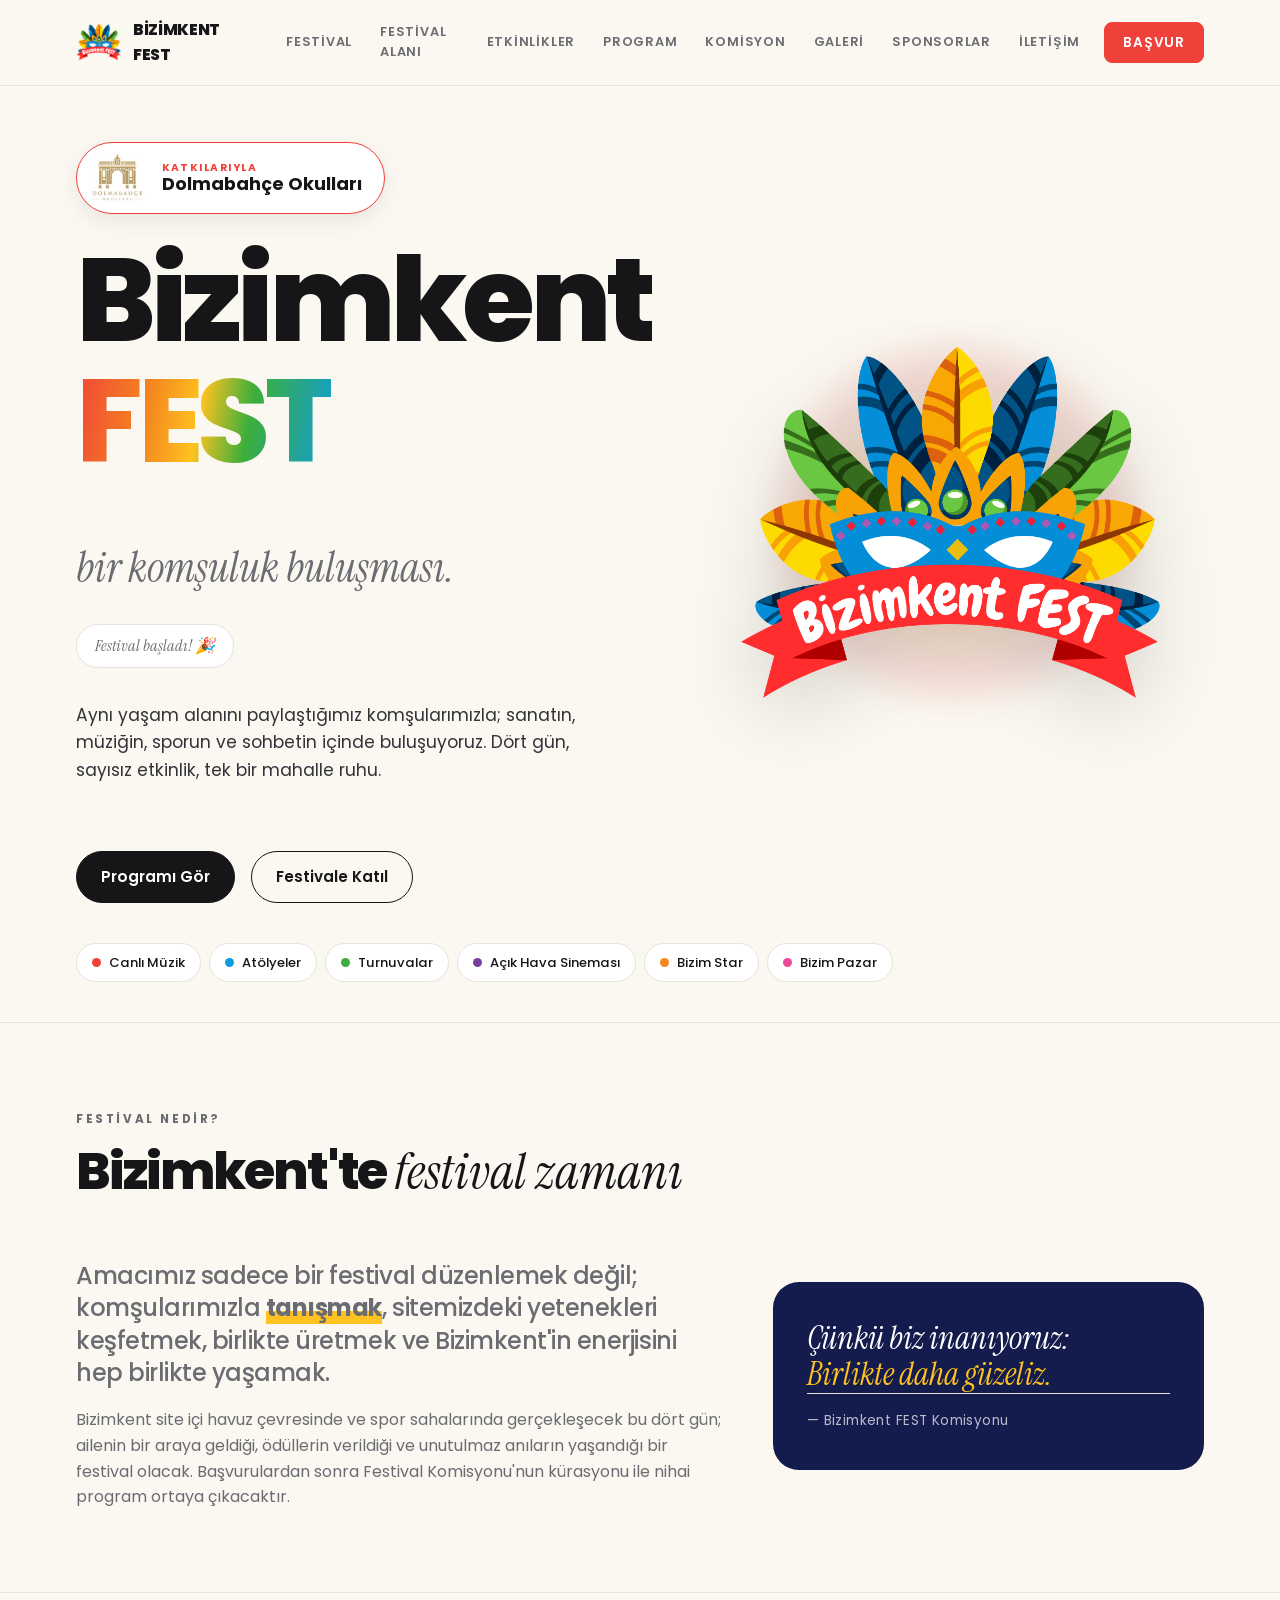
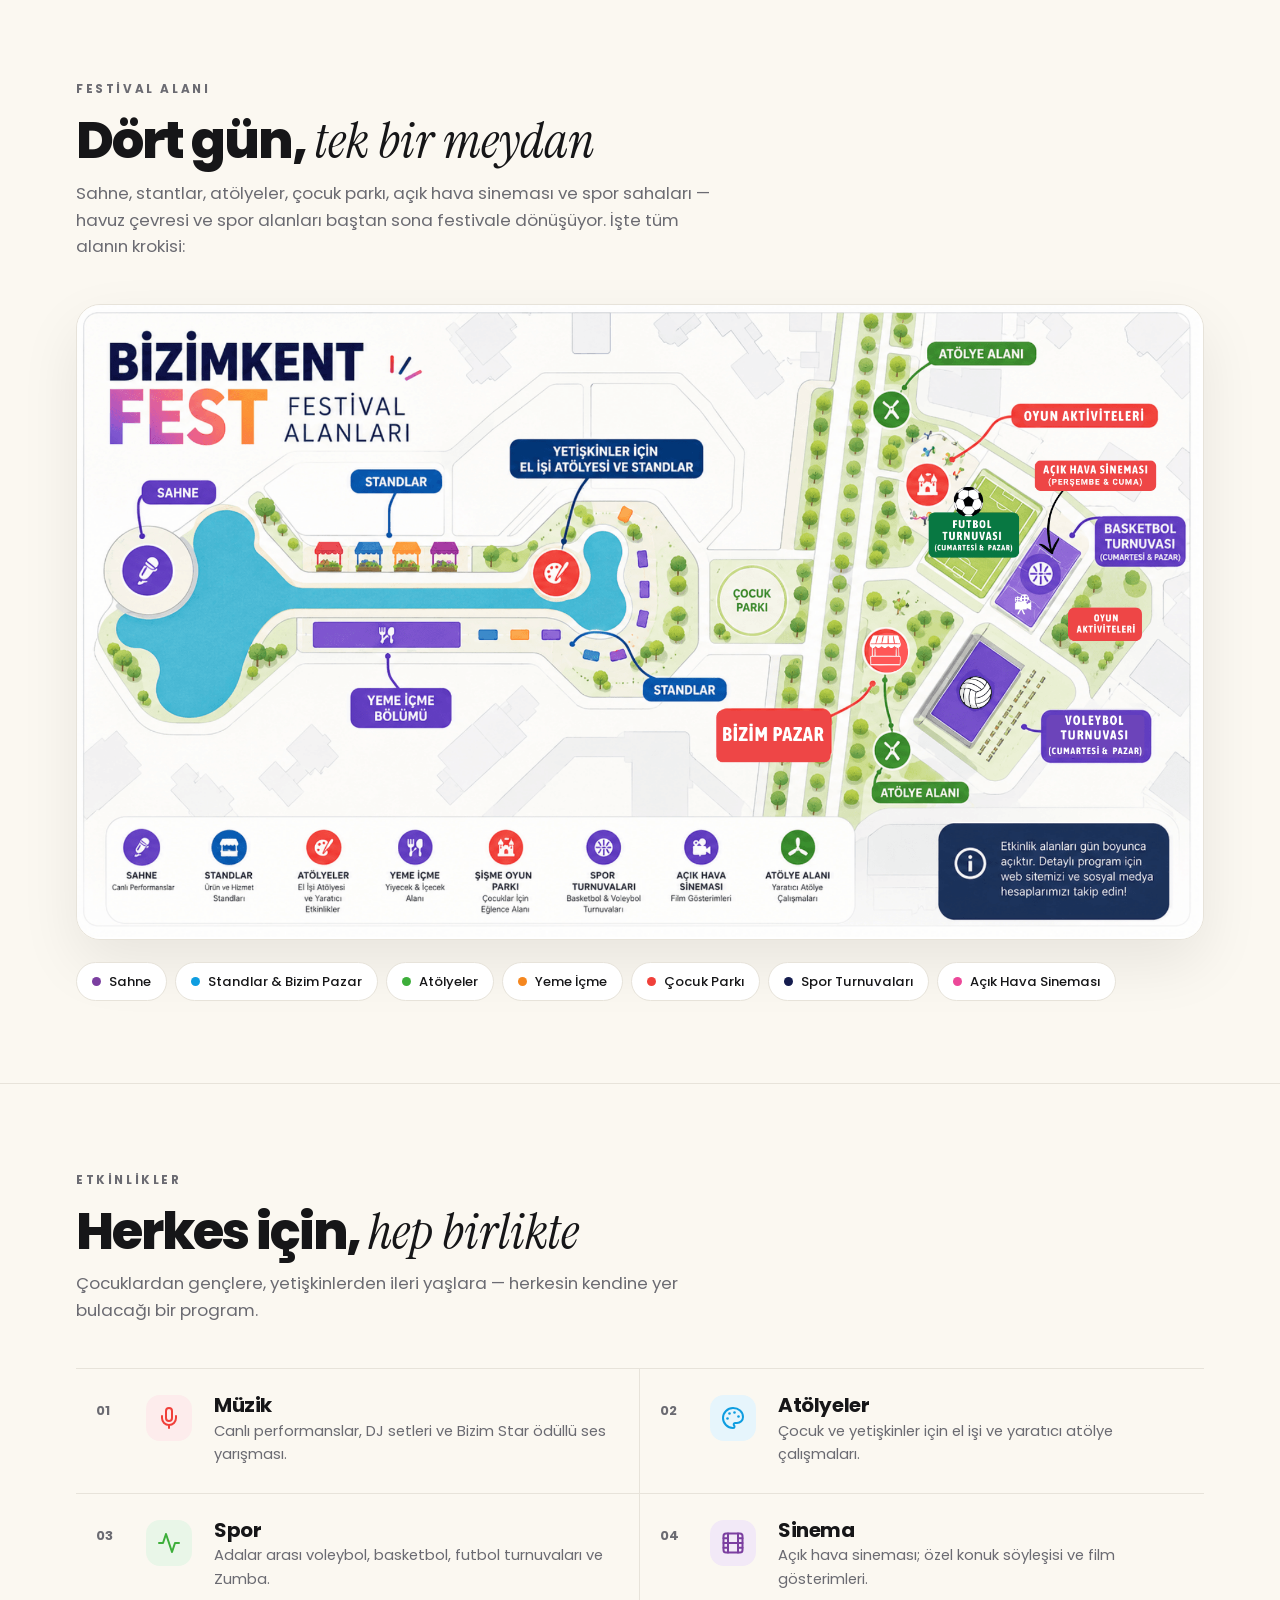
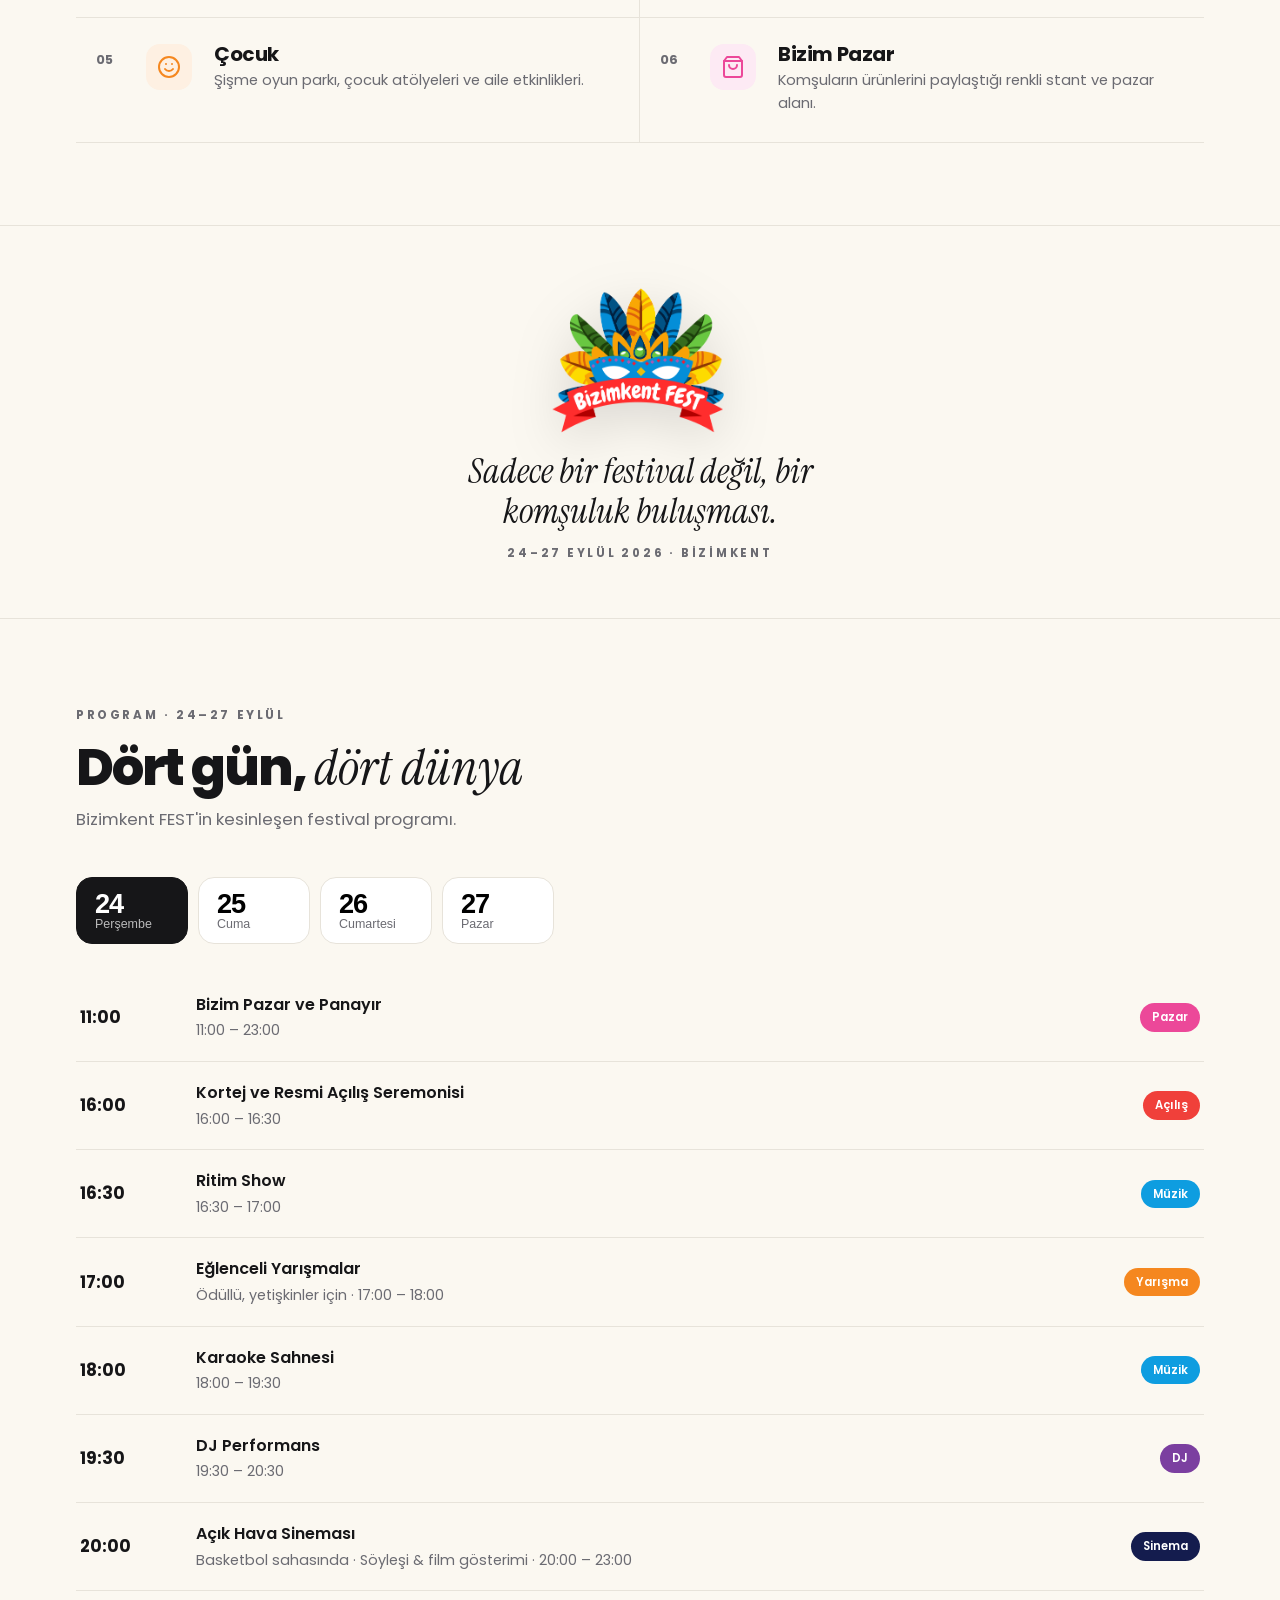
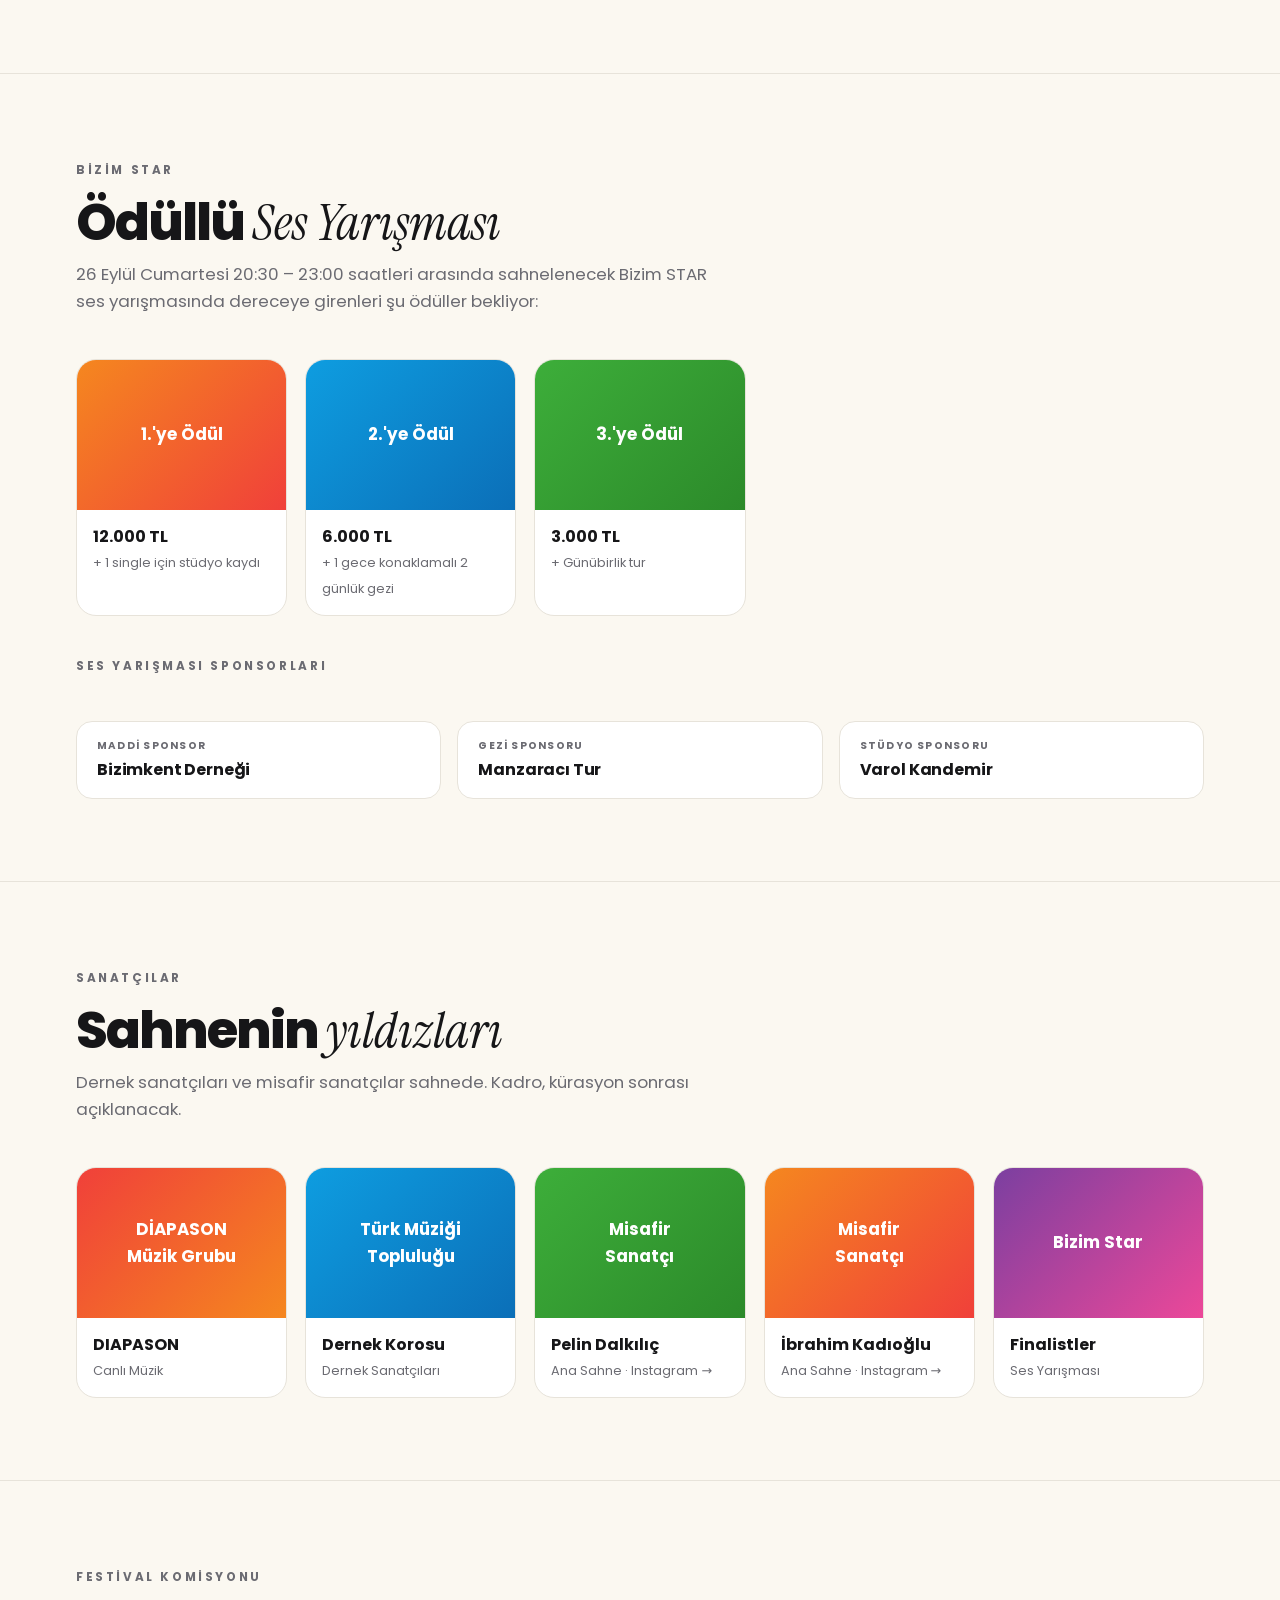
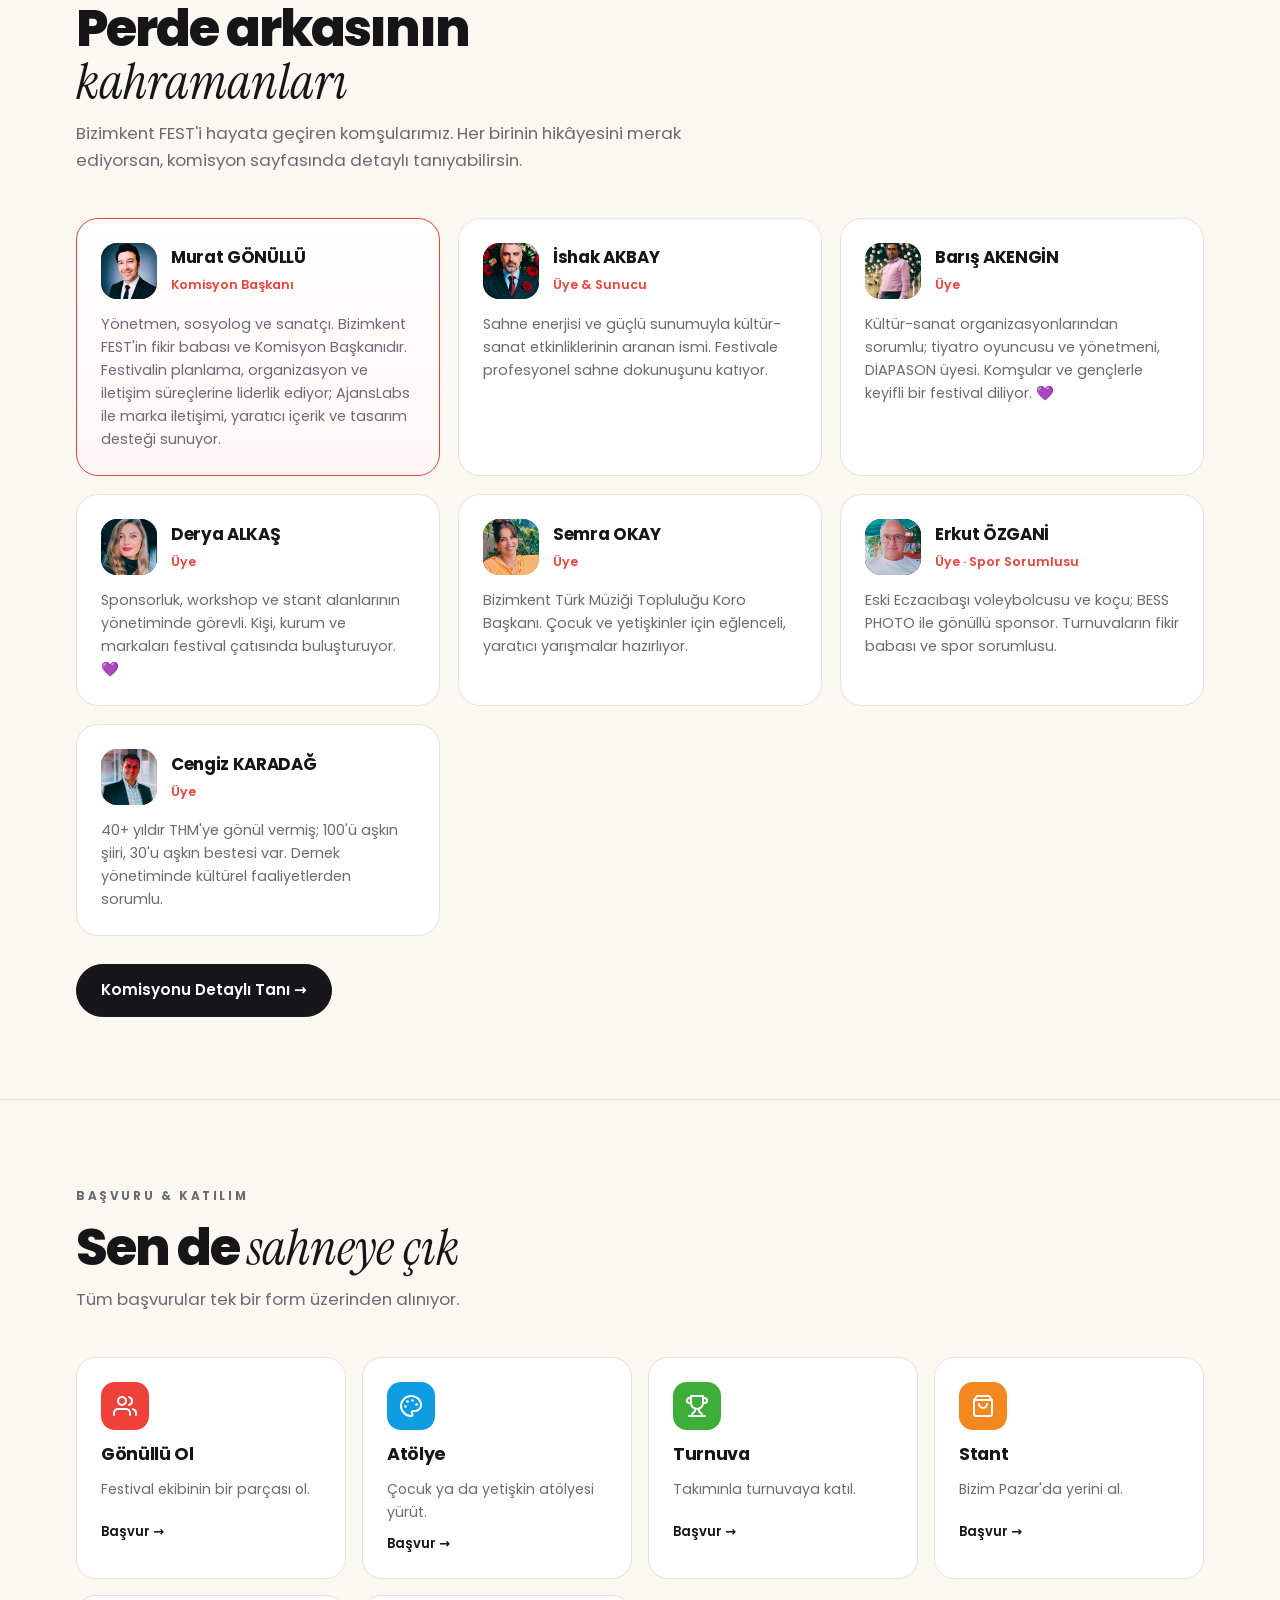
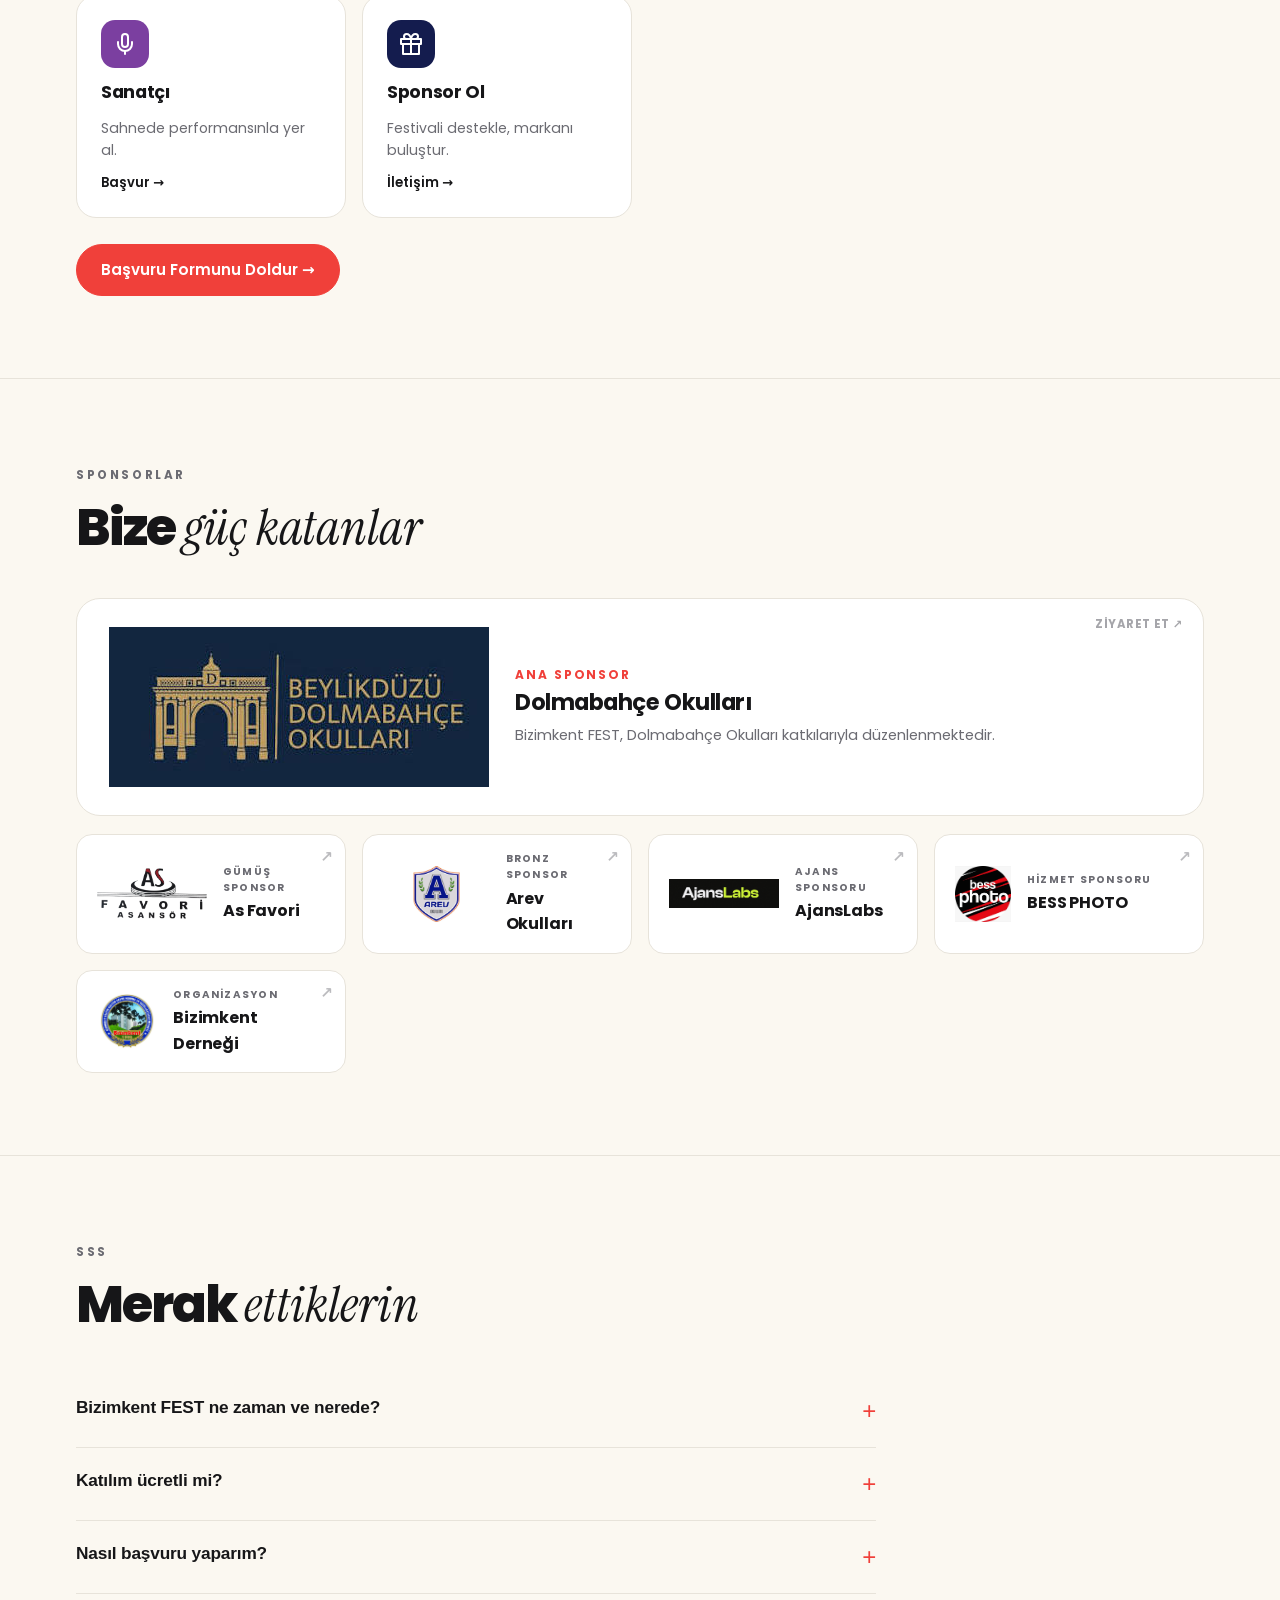
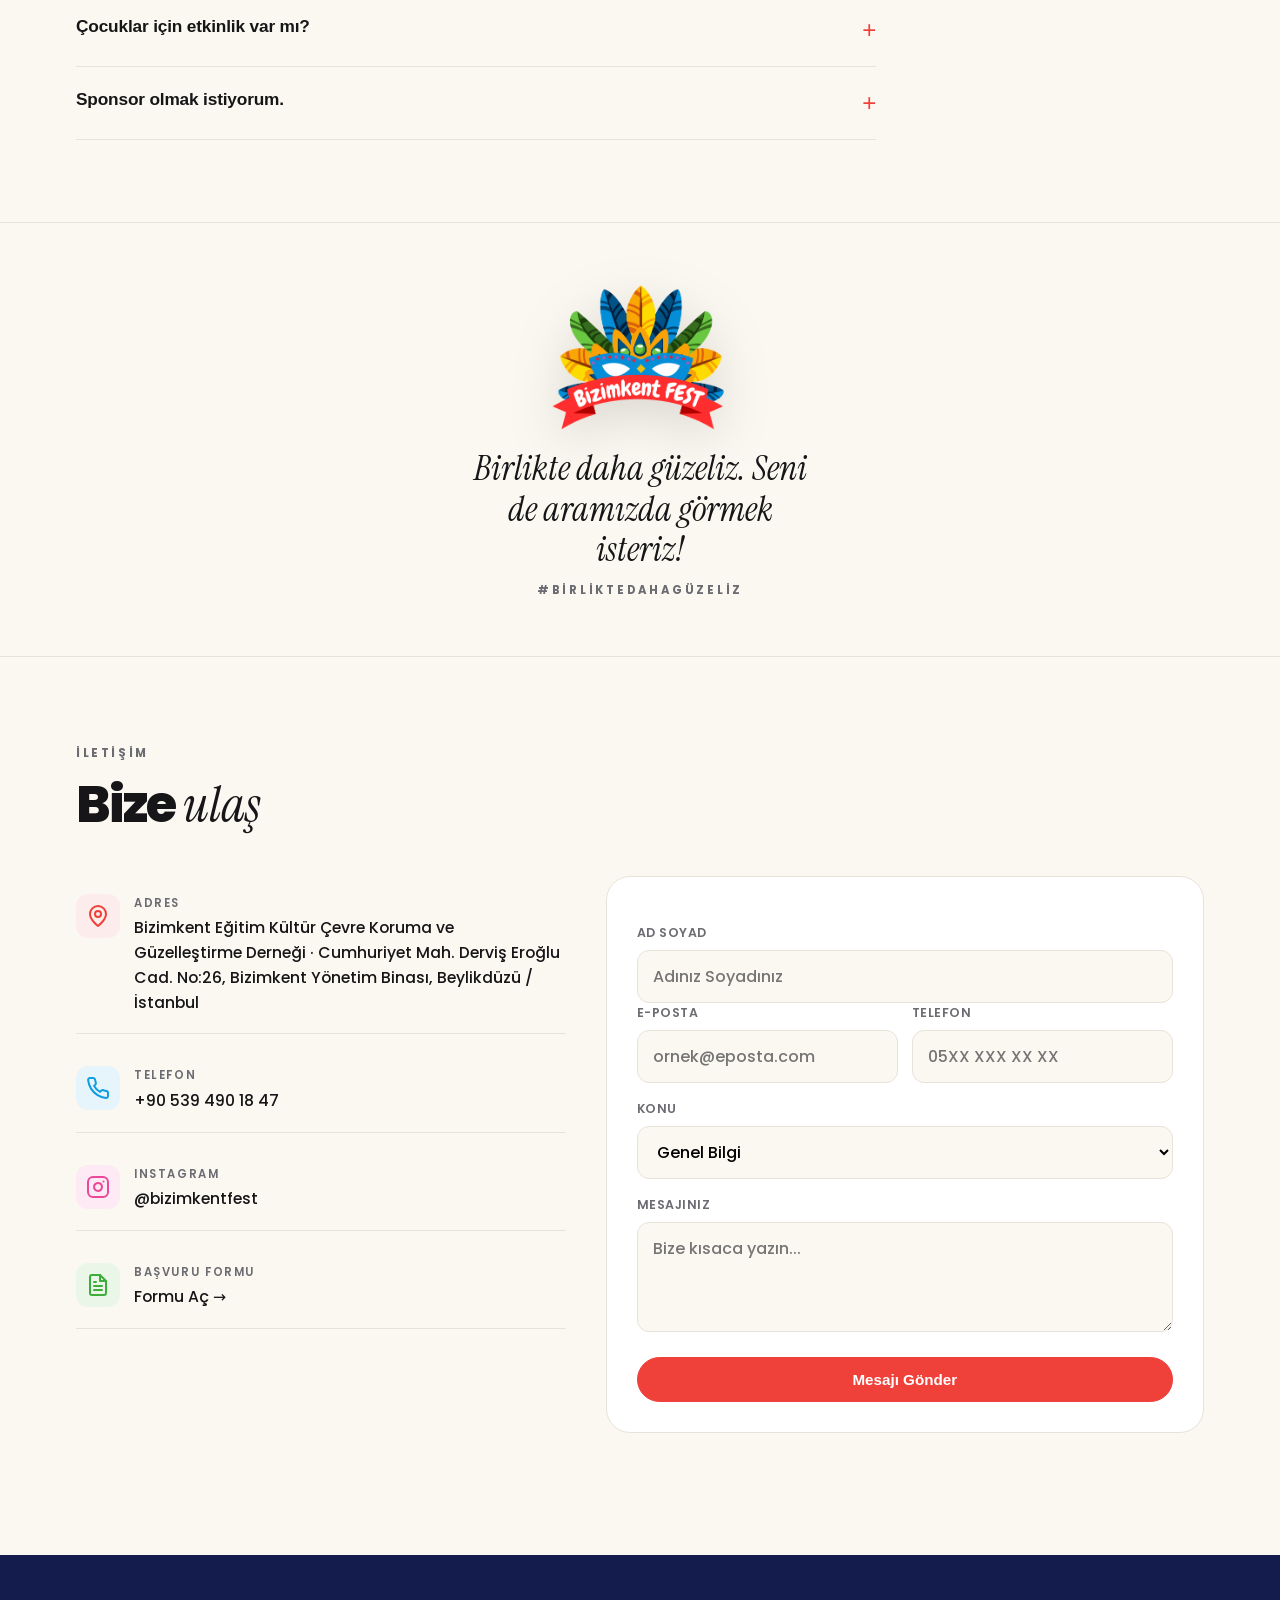
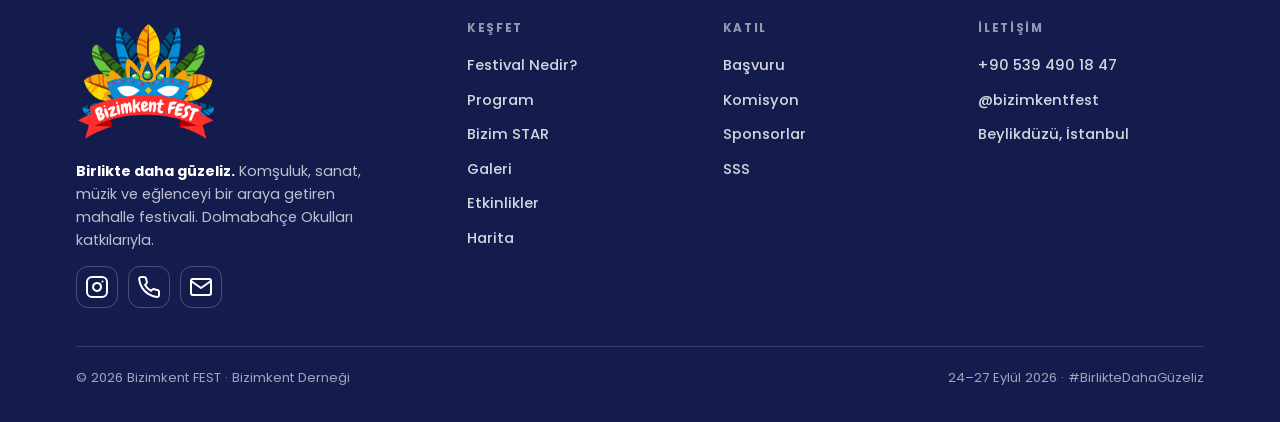
==== commit bda1c4a4: "Komisyondan ayrılan Mehmet DEMİRKAN'ı siteden kaldır - index.html: ana sayfadaki komisyon üyeleri ka" ====
--- a/index.html
+++ b/index.html
@@ -542,7 +542,6 @@
     <div class="mem"><div class="h"><div class="av" style="background:var(--orange)"><img src="img/komisyon/semra-okay.jpg" alt="Semra OKAY"></div><div><b>Semra OKAY</b><span>Üye</span></div></div><p>Bizimkent Türk Müziği Topluluğu Koro Başkanı. Çocuk ve yetişkinler için eğlenceli, yaratıcı yarışmalar hazırlıyor.</p></div>
     <div class="mem"><div class="h"><div class="av" style="background:var(--navy)"><img src="img/komisyon/erkut-ozgani.jpg" alt="Erkut ÖZGANİ"></div><div><b>Erkut ÖZGANİ</b><span>Üye · Spor Sorumlusu</span></div></div><p>Eski Eczacıbaşı voleybolcusu ve koçu; BESS PHOTO ile gönüllü sponsor. Turnuvaların fikir babası ve spor sorumlusu.</p></div>
     <div class="mem"><div class="h"><div class="av" style="background:var(--pink)"><img src="img/komisyon/cengiz-karadag.jpg" alt="Cengiz KARADAĞ"></div><div><b>Cengiz KARADAĞ</b><span>Üye</span></div></div><p>40+ yıldır THM'ye gönül vermiş; 100'ü aşkın şiiri, 30'u aşkın bestesi var. Dernek yönetiminde kültürel faaliyetlerden sorumlu.</p></div>
-    <div class="mem"><div class="h"><div class="av" style="background:var(--red)"><img src="img/komisyon/mehmet-demirkan.jpg" alt="Mehmet DEMİRKAN"></div><div><b>Mehmet DEMİRKAN</b><span>Üye</span></div></div><p>Mühendis, gitarist, besteci ve DİAPASON üyesi. Müzik onun için insanlarla bağ kurmanın en güzel yolu.</p></div>
   </div>
   <div style="margin-top:28px" class="reveal"><a href="komisyon.html" class="btn">Komisyonu Detaylı Tanı →</a></div>
 </div></section>
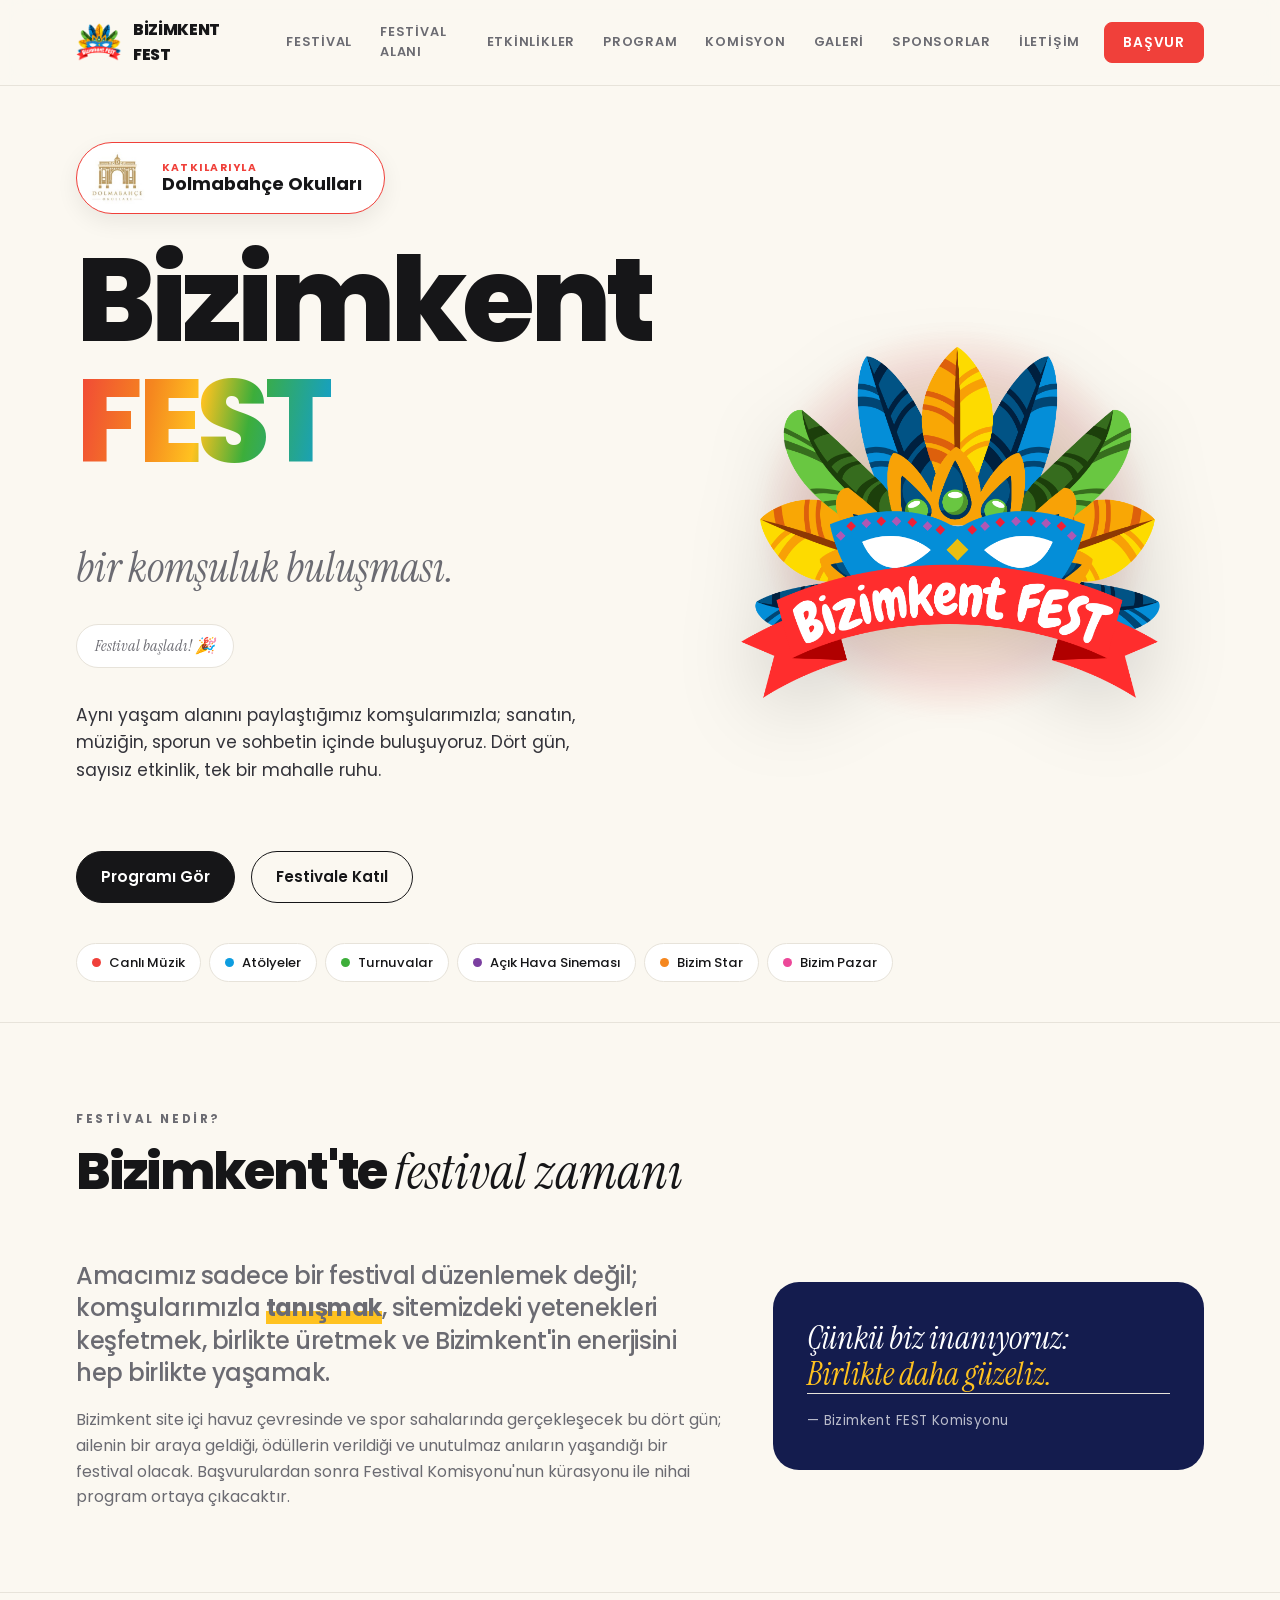
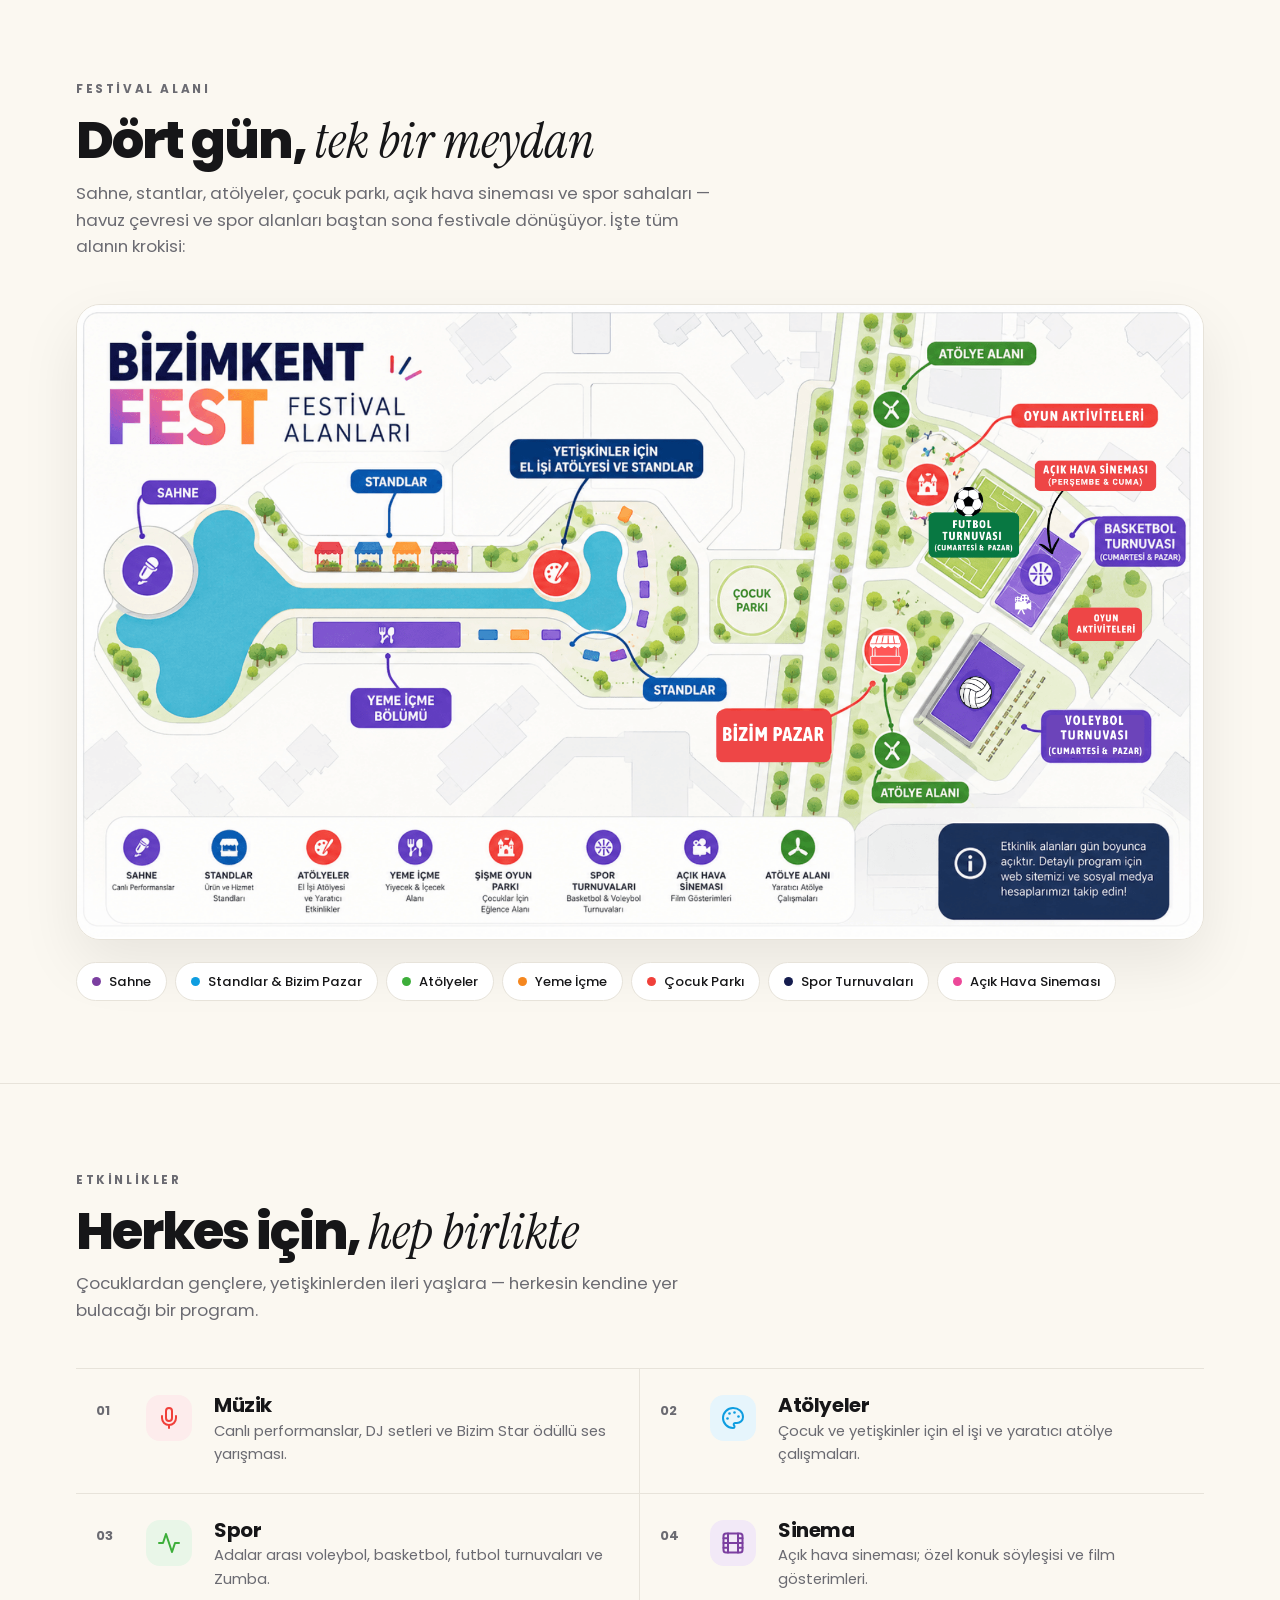
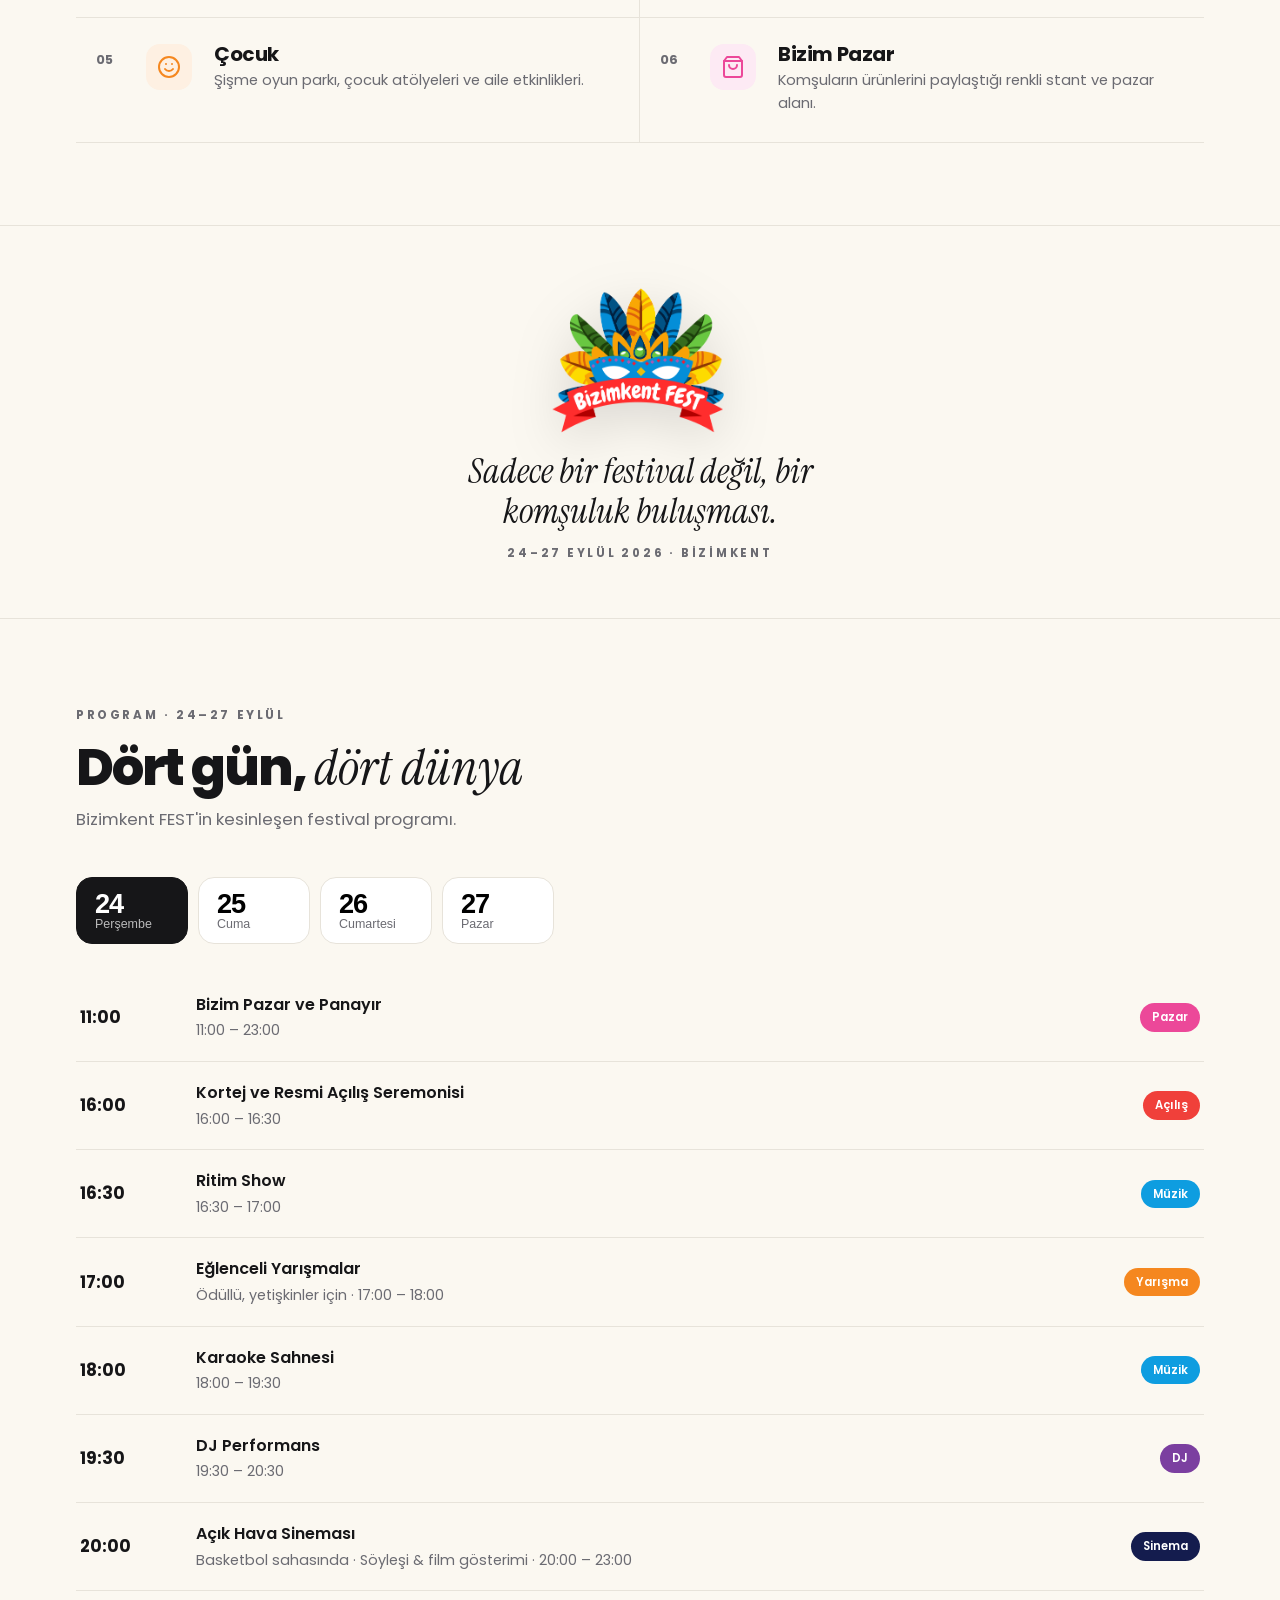
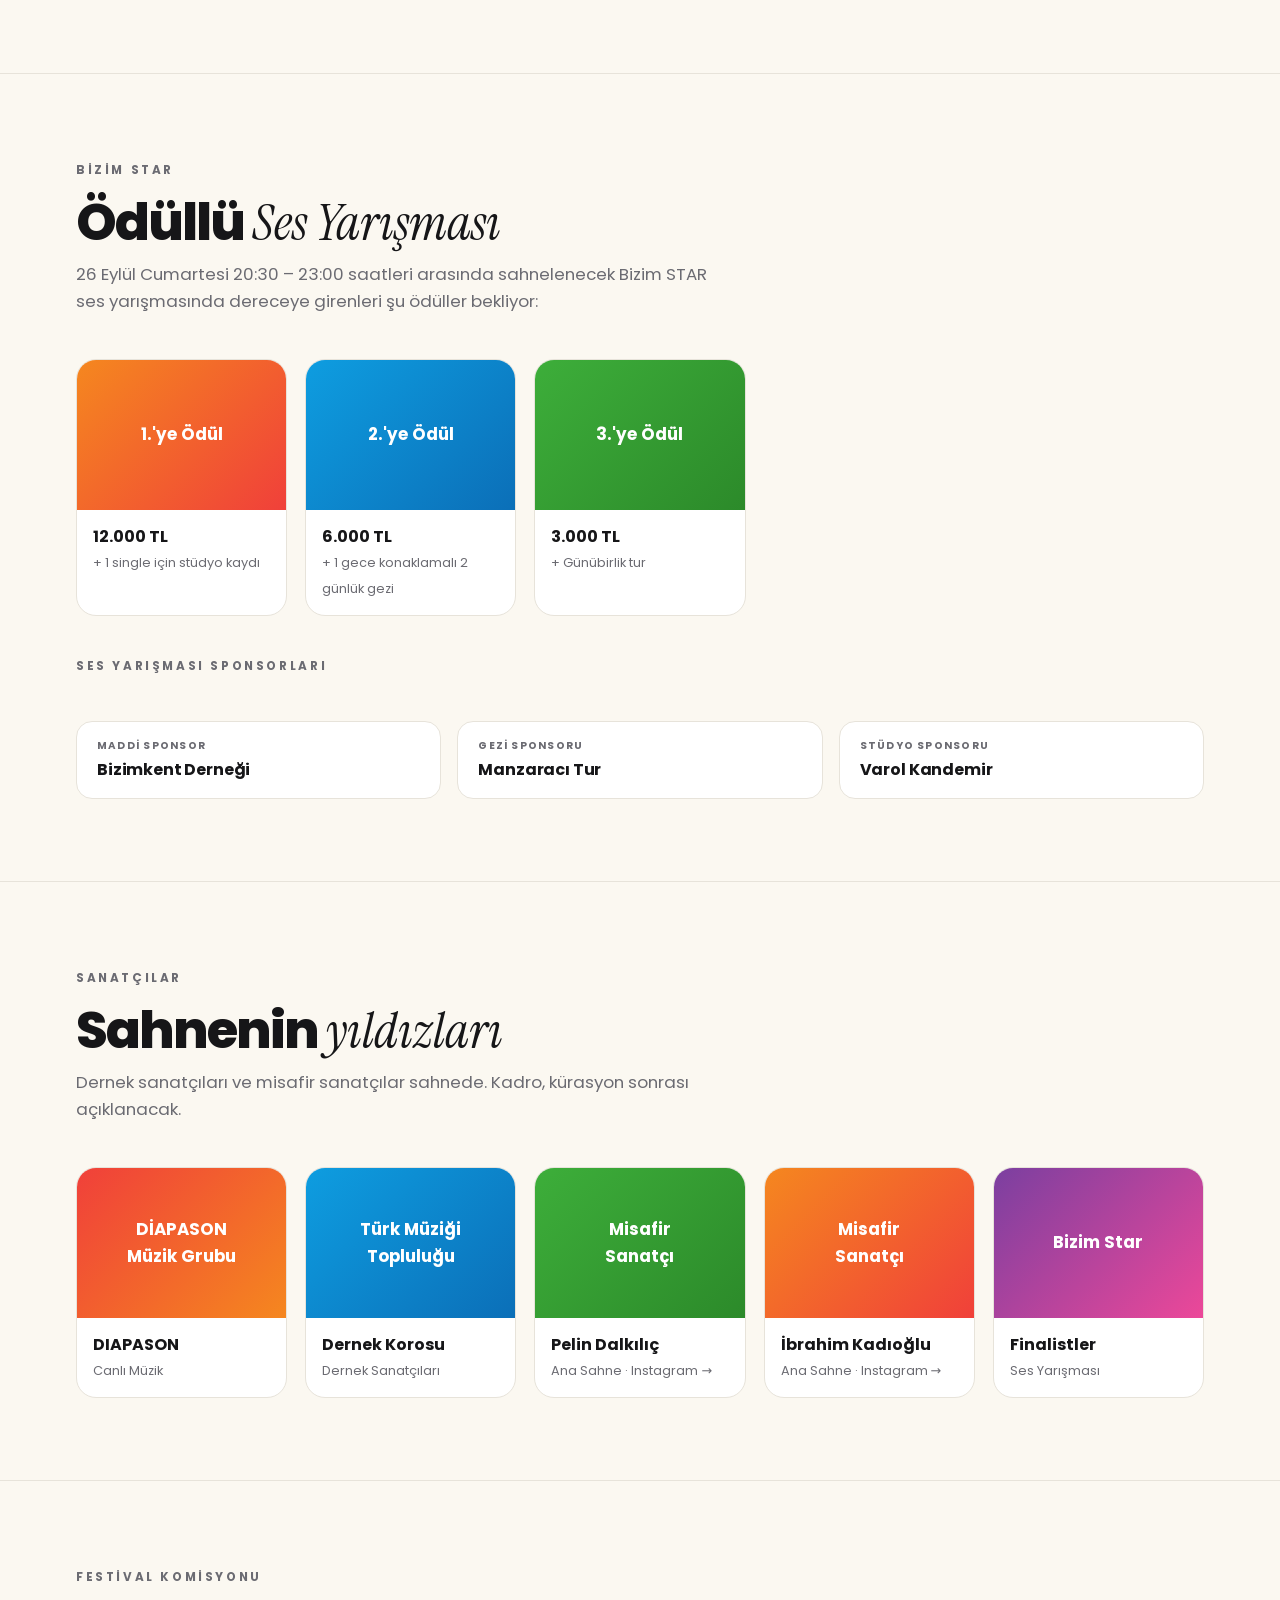
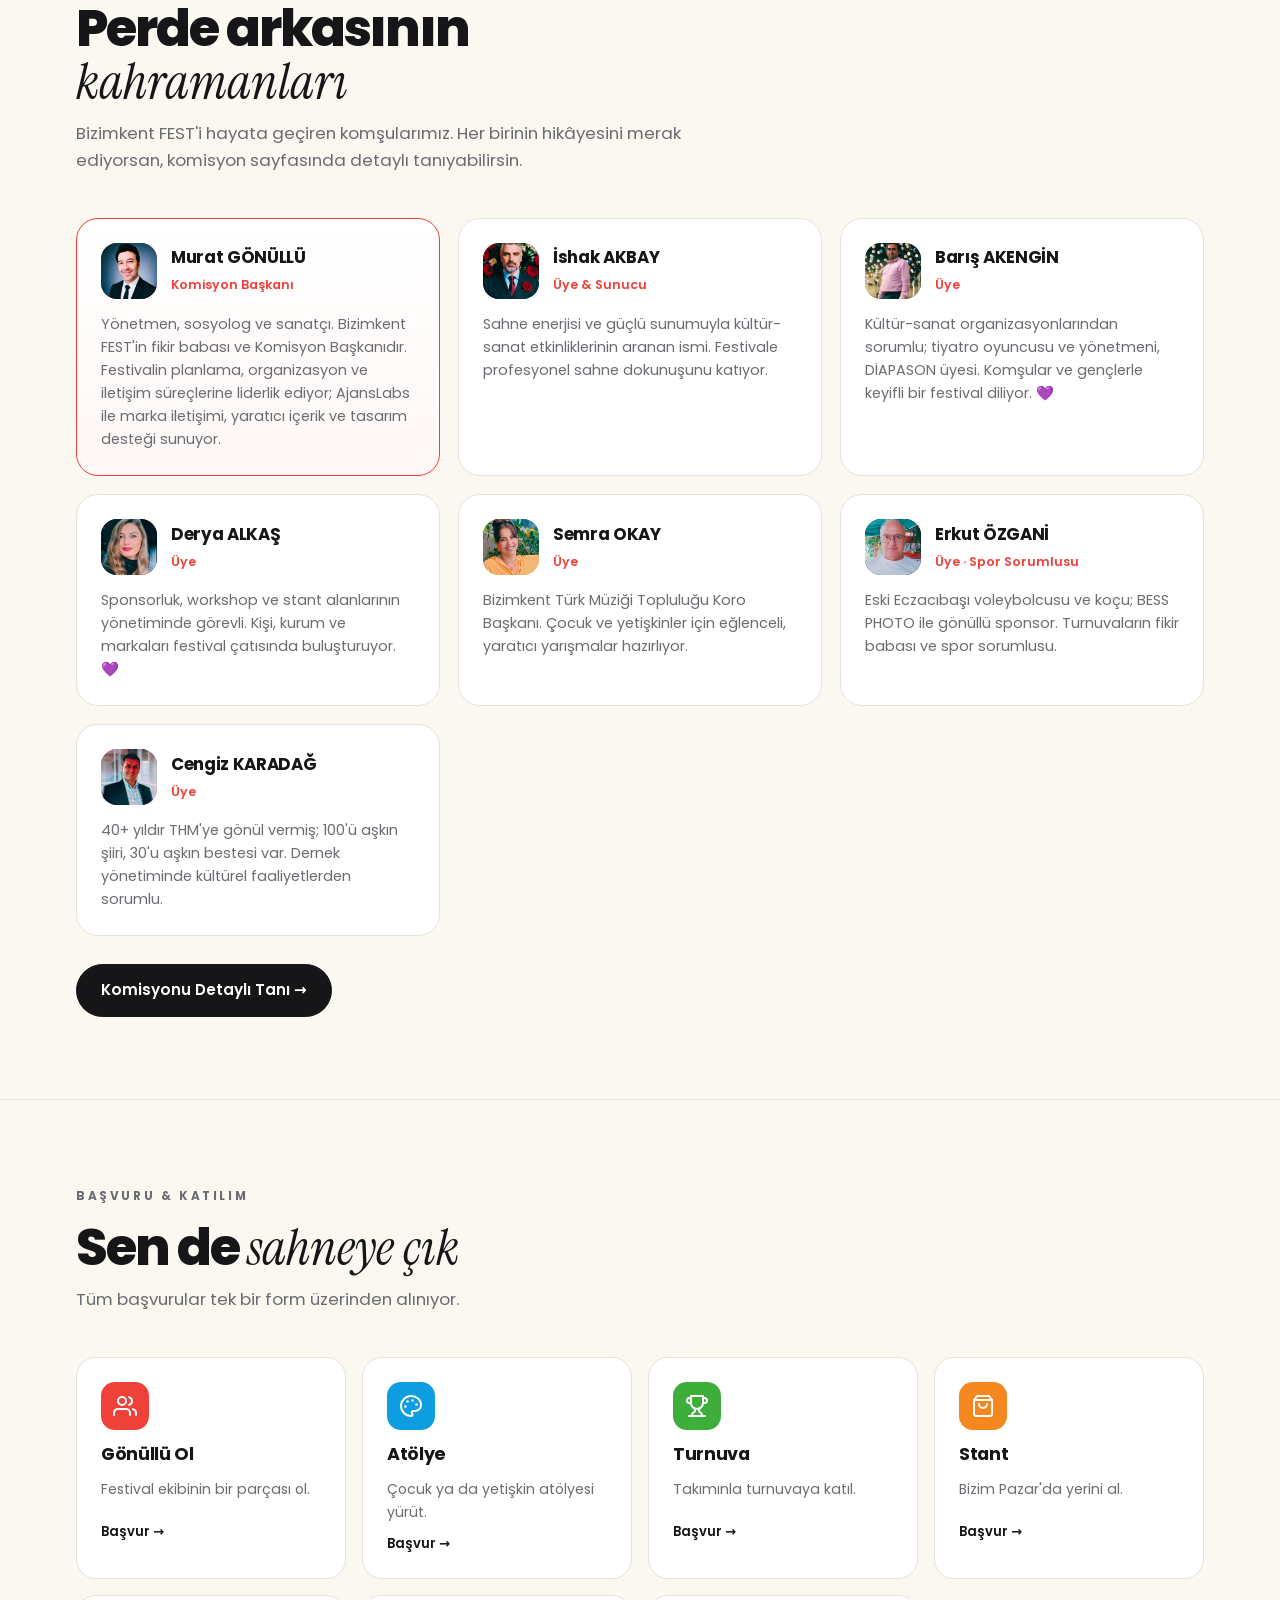
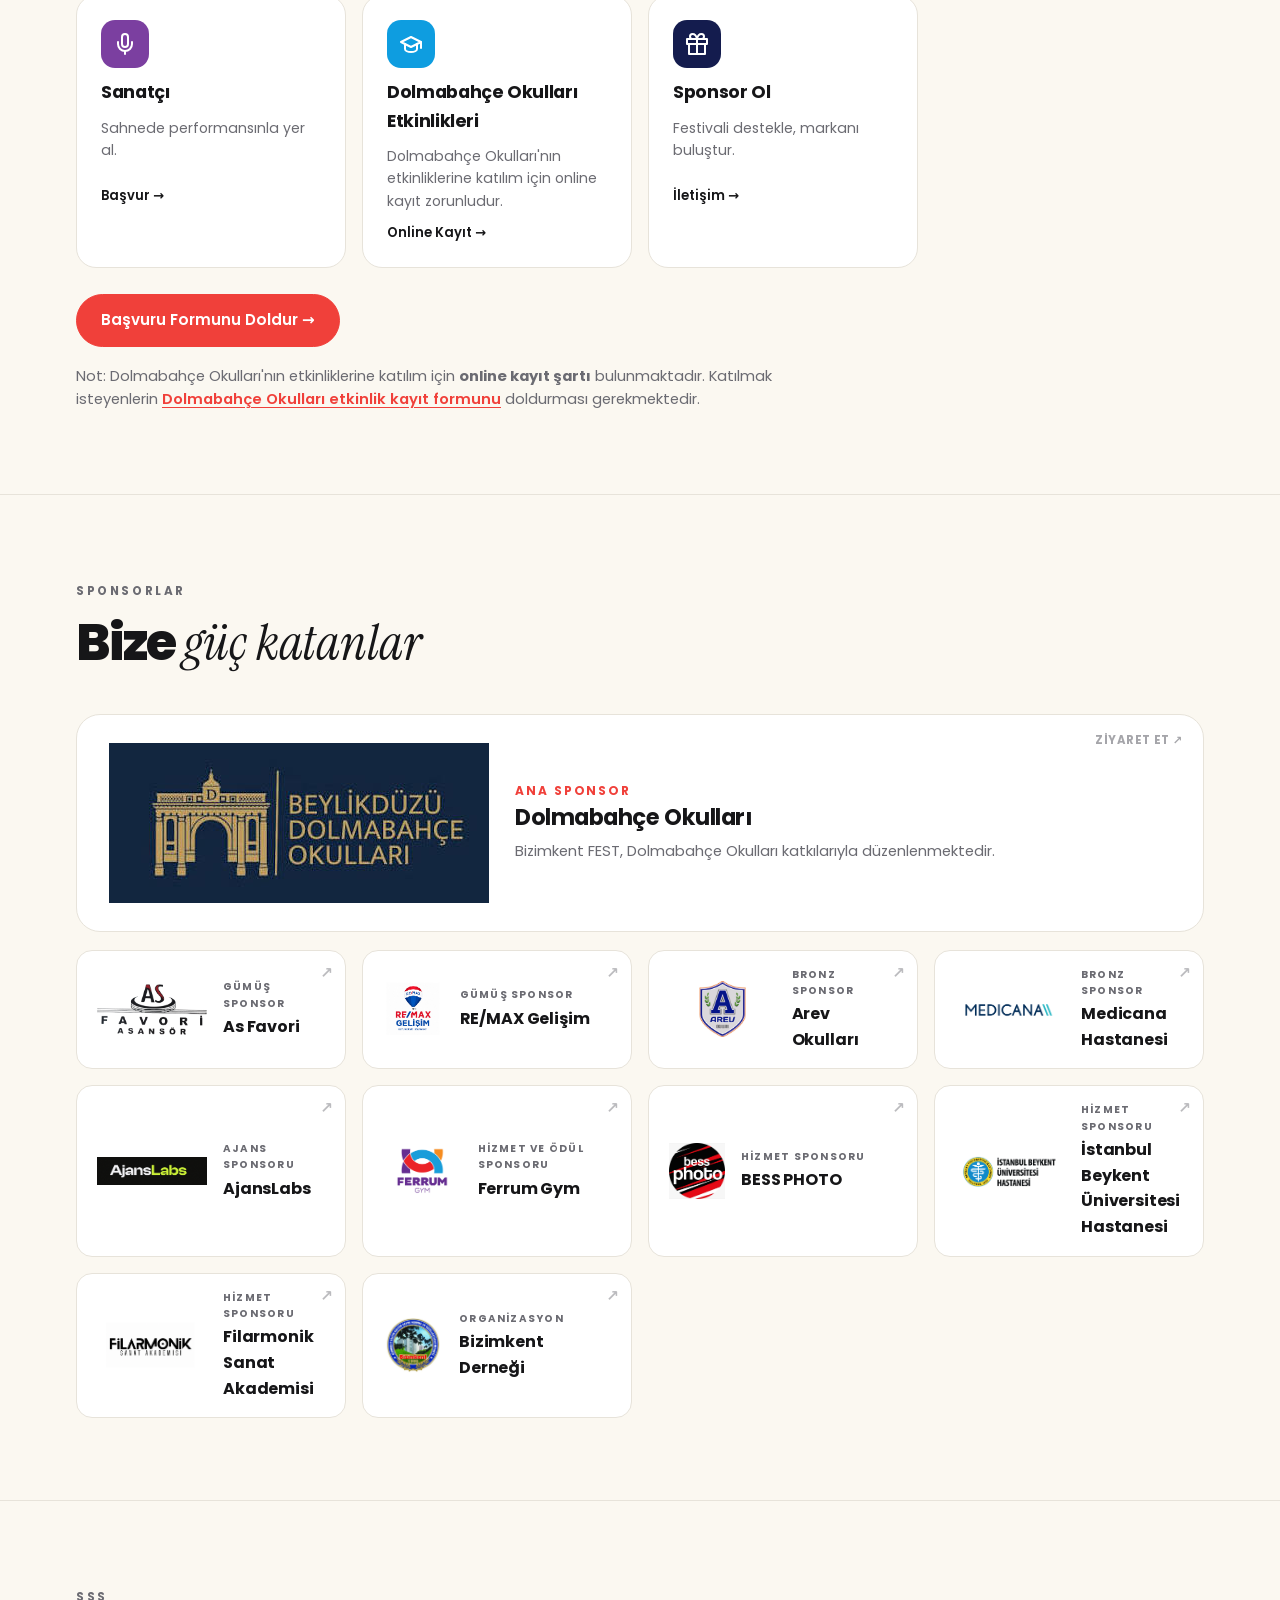
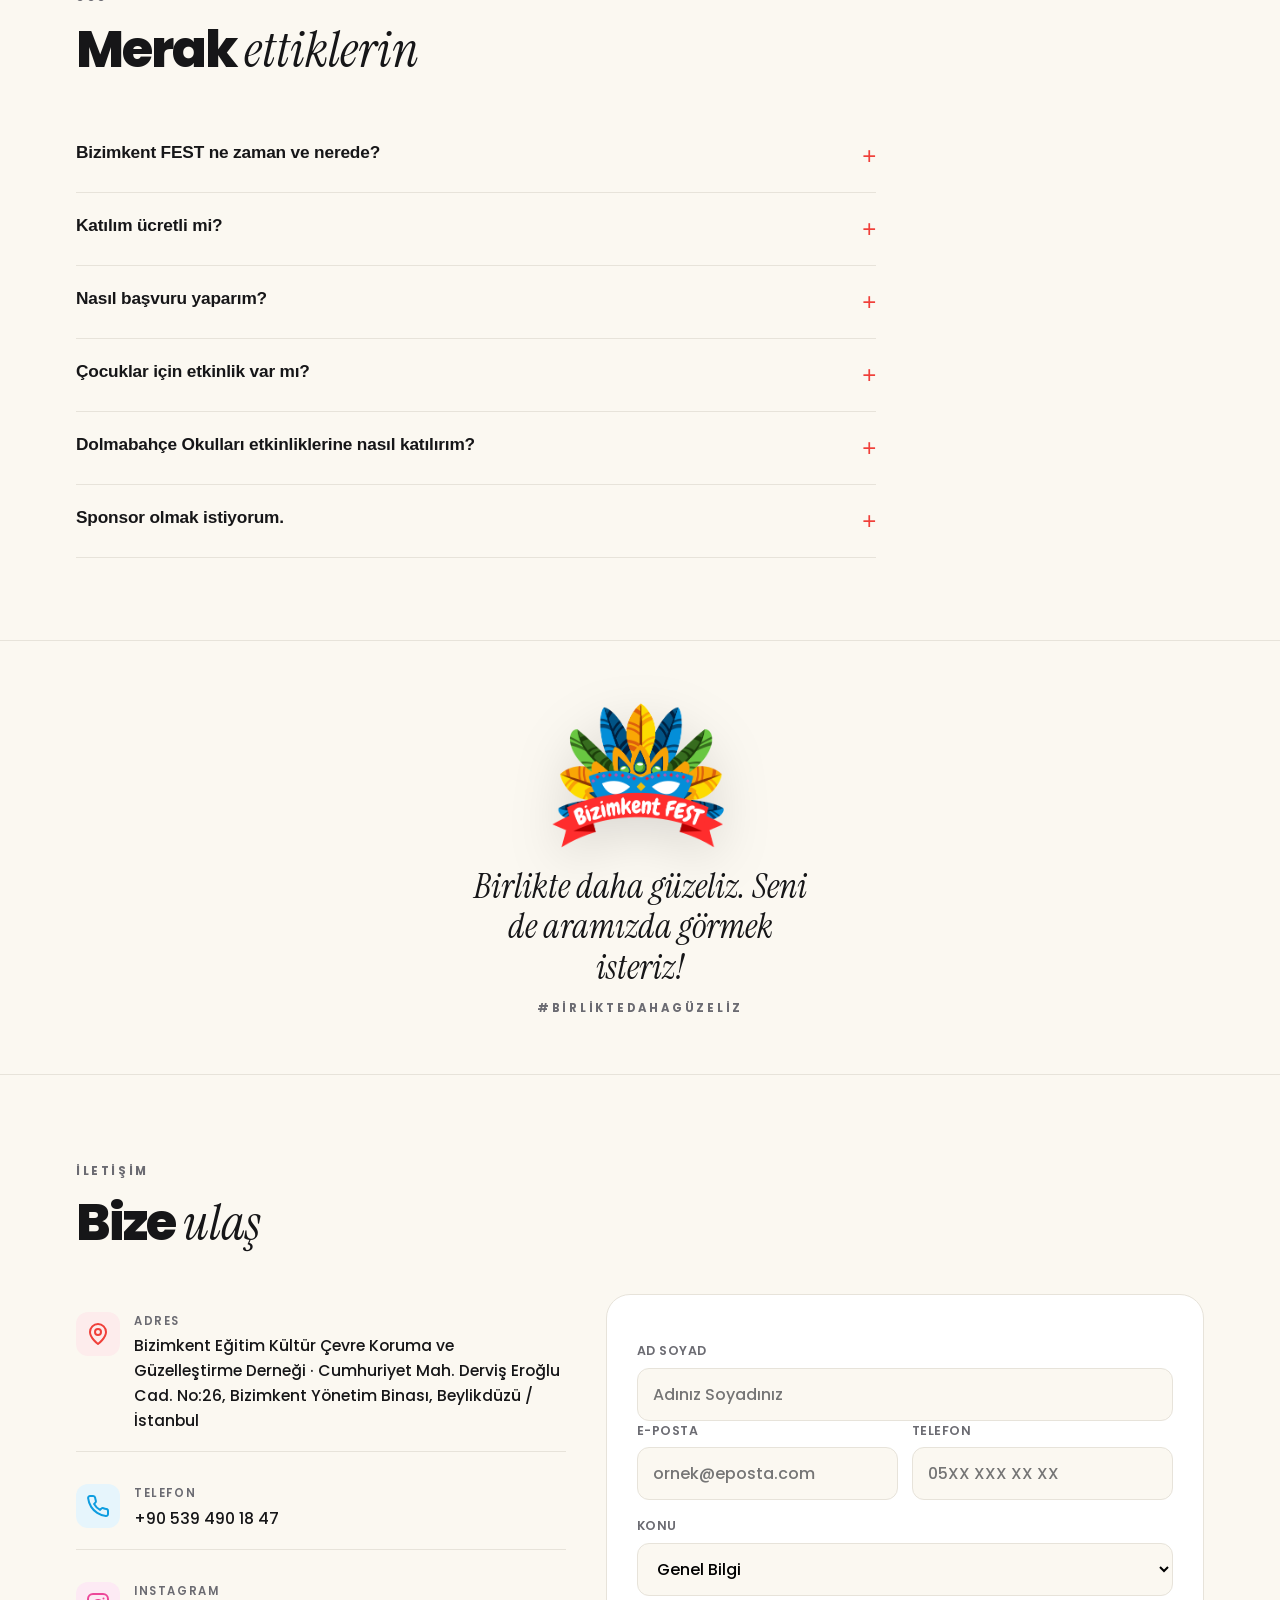
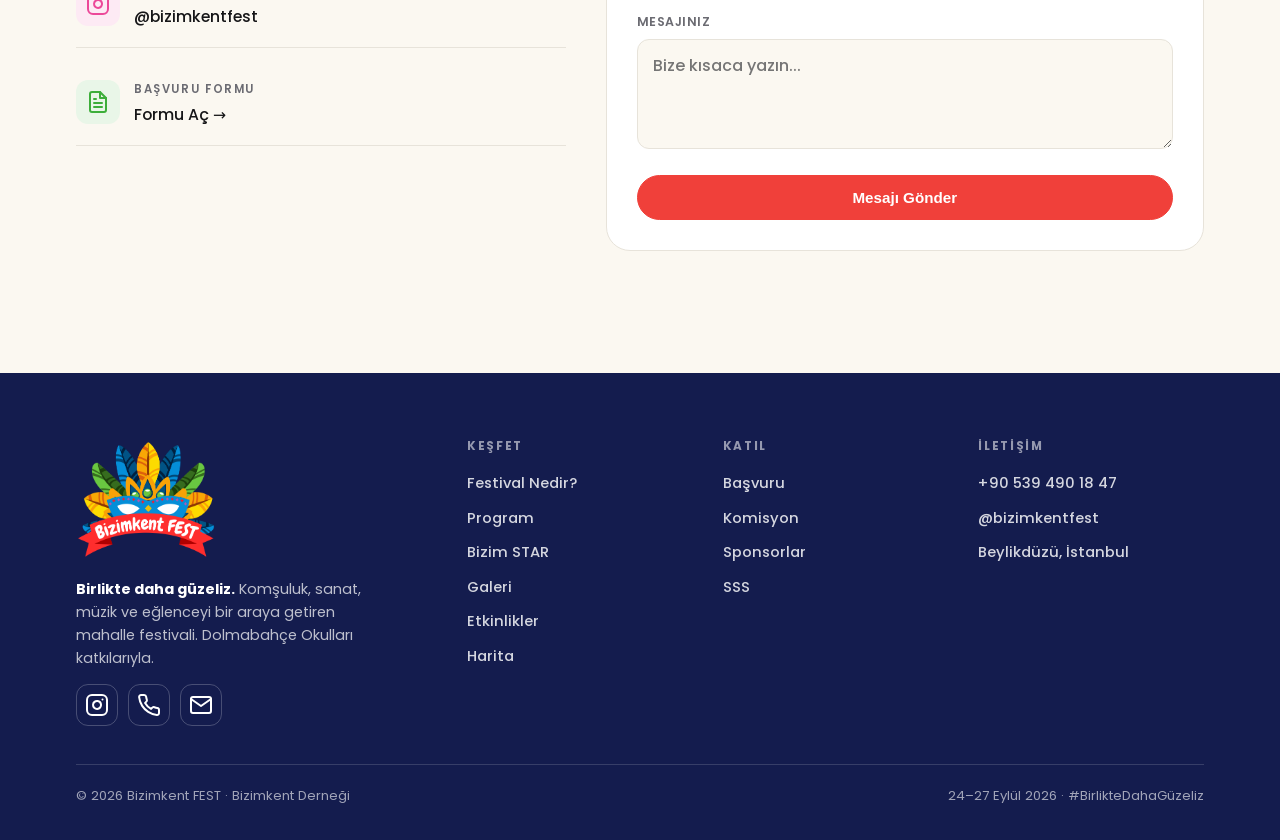
==== commit c2846112: "Yeni sponsorları ve Dolmabahçe Okulları etkinlik kaydını ekle Sponsorlar bölümüne logo ve bağlantıla" ====
--- a/index.html
+++ b/index.html
@@ -557,9 +557,11 @@
     <a class="ap" href="https://docs.google.com/forms/d/e/1FAIpQLScKzhvUTpfxC83v3uM43p08yPmAYcmqSkzlvkHlrxdVjkboiA/viewform" target="_blank" rel="noopener"><div class="ic" style="background:var(--green)"><svg class="ic-svg" viewBox="0 0 24 24" aria-hidden="true"><path d="M6 9H4.5a2.5 2.5 0 0 1 0-5H6"/><path d="M18 9h1.5a2.5 2.5 0 0 0 0-5H18"/><path d="M4 22h16"/><path d="M10 14.66V17c0 .55-.47.98-.97 1.21C7.85 18.75 7 20.24 7 22"/><path d="M14 14.66V17c0 .55.47.98.97 1.21C16.15 18.75 17 20.24 17 22"/><path d="M18 2H6v7a6 6 0 0 0 12 0V2z"/></svg></div><b>Turnuva</b><span>Takımınla turnuvaya katıl.</span><span class="go">Başvur →</span></a>
     <a class="ap" href="https://docs.google.com/forms/d/e/1FAIpQLScKzhvUTpfxC83v3uM43p08yPmAYcmqSkzlvkHlrxdVjkboiA/viewform" target="_blank" rel="noopener"><div class="ic" style="background:var(--orange)"><svg class="ic-svg" viewBox="0 0 24 24" aria-hidden="true"><path d="M6 2 3 6v14a2 2 0 0 0 2 2h14a2 2 0 0 0 2-2V6l-3-4z"/><line x1="3" y1="6" x2="21" y2="6"/><path d="M16 10a4 4 0 0 1-8 0"/></svg></div><b>Stant</b><span>Bizim Pazar'da yerini al.</span><span class="go">Başvur →</span></a>
     <a class="ap" href="https://docs.google.com/forms/d/e/1FAIpQLScKzhvUTpfxC83v3uM43p08yPmAYcmqSkzlvkHlrxdVjkboiA/viewform" target="_blank" rel="noopener"><div class="ic" style="background:var(--purple)"><svg class="ic-svg" viewBox="0 0 24 24" aria-hidden="true"><path d="M12 2a3 3 0 0 0-3 3v7a3 3 0 0 0 6 0V5a3 3 0 0 0-3-3z"/><path d="M19 10v2a7 7 0 0 1-14 0v-2"/><line x1="12" y1="19" x2="12" y2="22"/></svg></div><b>Sanatçı</b><span>Sahnede performansınla yer al.</span><span class="go">Başvur →</span></a>
+    <a class="ap" href="https://docs.google.com/forms/d/e/1FAIpQLScehRx8S03oIzxr2Qrn7Dcry8tC5bLwn9K8L1sInoFvx1Va5g/viewform" target="_blank" rel="noopener"><div class="ic" style="background:var(--blue)"><svg class="ic-svg" viewBox="0 0 24 24" aria-hidden="true"><path d="M22 10 12 5 2 10l10 5 10-5z"/><path d="M6 12v5c0 1.7 2.7 3 6 3s6-1.3 6-3v-5"/><line x1="22" y1="10" x2="22" y2="16"/></svg></div><b>Dolmabahçe Okulları Etkinlikleri</b><span>Dolmabahçe Okulları'nın etkinliklerine katılım için online kayıt zorunludur.</span><span class="go">Online Kayıt →</span></a>
     <a class="ap" href="#iletisim"><div class="ic" style="background:var(--navy)"><svg class="ic-svg" viewBox="0 0 24 24" aria-hidden="true"><polyline points="20 12 20 22 4 22 4 12"/><rect x="2" y="7" width="20" height="5"/><line x1="12" y1="22" x2="12" y2="7"/><path d="M12 7H7.5a2.5 2.5 0 0 1 0-5C11 2 12 7 12 7z"/><path d="M12 7h4.5a2.5 2.5 0 0 0 0-5C13 2 12 7 12 7z"/></svg></div><b>Sponsor Ol</b><span>Festivali destekle, markanı buluştur.</span><span class="go">İletişim →</span></a>
   </div>
   <div style="margin-top:26px"><a class="btn btn--red" href="https://docs.google.com/forms/d/e/1FAIpQLScKzhvUTpfxC83v3uM43p08yPmAYcmqSkzlvkHlrxdVjkboiA/viewform" target="_blank" rel="noopener">Başvuru Formunu Doldur →</a></div>
+  <p class="reveal" style="margin-top:18px;color:var(--muted);font-size:.92rem;max-width:760px">Not: Dolmabahçe Okulları'nın etkinliklerine katılım için <b>online kayıt şartı</b> bulunmaktadır. Katılmak isteyenlerin <a href="https://docs.google.com/forms/d/e/1FAIpQLScehRx8S03oIzxr2Qrn7Dcry8tC5bLwn9K8L1sInoFvx1Va5g/viewform" target="_blank" rel="noopener" style="color:var(--red);font-weight:600;text-decoration:underline;text-underline-offset:3px">Dolmabahçe Okulları etkinlik kayıt formunu</a> doldurması gerekmektedir.</p>
 </div></section>
 
 <!-- SPONSORLAR -->
@@ -572,9 +574,14 @@
   </a>
   <div class="sp-grid reveal">
     <a class="sp" href="https://www.asfavoriasansor.com/" target="_blank" rel="noopener"><img src="img/SPONSORLAR/as-favori.png" alt="As Favori"><div class="sp-t"><span>Gümüş Sponsor</span><b>As Favori</b></div></a>
+    <a class="sp" href="https://remax.com.tr/tr/ofis/detay/gelisim" target="_blank" rel="noopener"><img src="img/SPONSORLAR/remax-gelisim.jpg" alt="RE/MAX Gelişim"><div class="sp-t"><span>Gümüş Sponsor</span><b>RE/MAX Gelişim</b></div></a>
     <a class="sp" href="https://www.arevokullari.com/" target="_blank" rel="noopener"><img src="img/SPONSORLAR/arev-okullari.webp" alt="Arev Okulları"><div class="sp-t"><span>Bronz Sponsor</span><b>Arev Okulları</b></div></a>
+    <a class="sp" href="https://www.medicana.com.tr/international-istanbul" target="_blank" rel="noopener"><img src="img/SPONSORLAR/medicana.png" alt="Medicana Hastanesi"><div class="sp-t"><span>Bronz Sponsor</span><b>Medicana Hastanesi</b></div></a>
     <a class="sp" href="https://www.ajanslabs.com/" target="_blank" rel="noopener"><img src="img/SPONSORLAR/ajanslabs.png" alt="AjansLabs"><div class="sp-t"><span>Ajans Sponsoru</span><b>AjansLabs</b></div></a>
+    <a class="sp" href="https://www.ferrumgym.com/" target="_blank" rel="noopener"><img src="img/SPONSORLAR/ferrum-gym.png" alt="Ferrum Gym"><div class="sp-t"><span>Hizmet ve Ödül Sponsoru</span><b>Ferrum Gym</b></div></a>
     <a class="sp" href="https://www.instagram.com/bessphoto66/" target="_blank" rel="noopener"><img src="img/SPONSORLAR/bess-photo.jpg" alt="BESS PHOTO"><div class="sp-t"><span>Hizmet Sponsoru</span><b>BESS PHOTO</b></div></a>
+    <a class="sp" href="https://www.beykent.edu.tr/" target="_blank" rel="noopener"><img src="img/SPONSORLAR/beykent-universite-hastanesi.png" alt="İstanbul Beykent Üniversitesi Hastanesi"><div class="sp-t"><span>Hizmet Sponsoru</span><b>İstanbul Beykent Üniversitesi Hastanesi</b></div></a>
+    <a class="sp" href="https://www.filarmonik.com/" target="_blank" rel="noopener"><img src="img/SPONSORLAR/filarmonik-sanat-akademisi.png" alt="Filarmonik Sanat Akademisi"><div class="sp-t"><span>Hizmet Sponsoru</span><b>Filarmonik Sanat Akademisi</b></div></a>
     <a class="sp" href="https://www.bizimkentdernek.org/" target="_blank" rel="noopener"><img src="img/bizimkent-dernek-logo.png" alt="Bizimkent Derneği"><div class="sp-t"><span>Organizasyon</span><b>Bizimkent Derneği</b></div></a>
   </div>
 </div></section>
@@ -587,6 +594,7 @@
     <div class="q"><button>Katılım ücretli mi? <span class="pm">+</span></button><div class="a"><p>Hayır. Festival katılımı ücretsizdir.</p></div></div>
     <div class="q"><button>Nasıl başvuru yaparım? <span class="pm">+</span></button><div class="a"><p>Web sitesindeki başvuru butonlarına tıklayarak Google Form üzerinden ya da site içindeki spor alanları bölgesindeki festival başvuru masasından başvurabilirsiniz.</p></div></div>
     <div class="q"><button>Çocuklar için etkinlik var mı? <span class="pm">+</span></button><div class="a"><p>Evet var. Başvuru formunu doldurarak çocuk atölyelerine ön başvuru yapabilirsiniz.</p></div></div>
+    <div class="q"><button>Dolmabahçe Okulları etkinliklerine nasıl katılırım? <span class="pm">+</span></button><div class="a"><p>Dolmabahçe Okulları'nın etkinliklerine katılım için online kayıt şarttır. <a href="https://docs.google.com/forms/d/e/1FAIpQLScehRx8S03oIzxr2Qrn7Dcry8tC5bLwn9K8L1sInoFvx1Va5g/viewform" target="_blank" rel="noopener">Etkinlik kayıt formunu</a> doldurarak yerinizi ayırtabilirsiniz.</p></div></div>
     <div class="q"><button>Sponsor olmak istiyorum. <span class="pm">+</span></button><div class="a"><p>İletişim sayfasındaki formu doldurarak festivalimizin sponsorlarından biri olabilirsiniz.</p></div></div>
   </div>
 </div></section>
